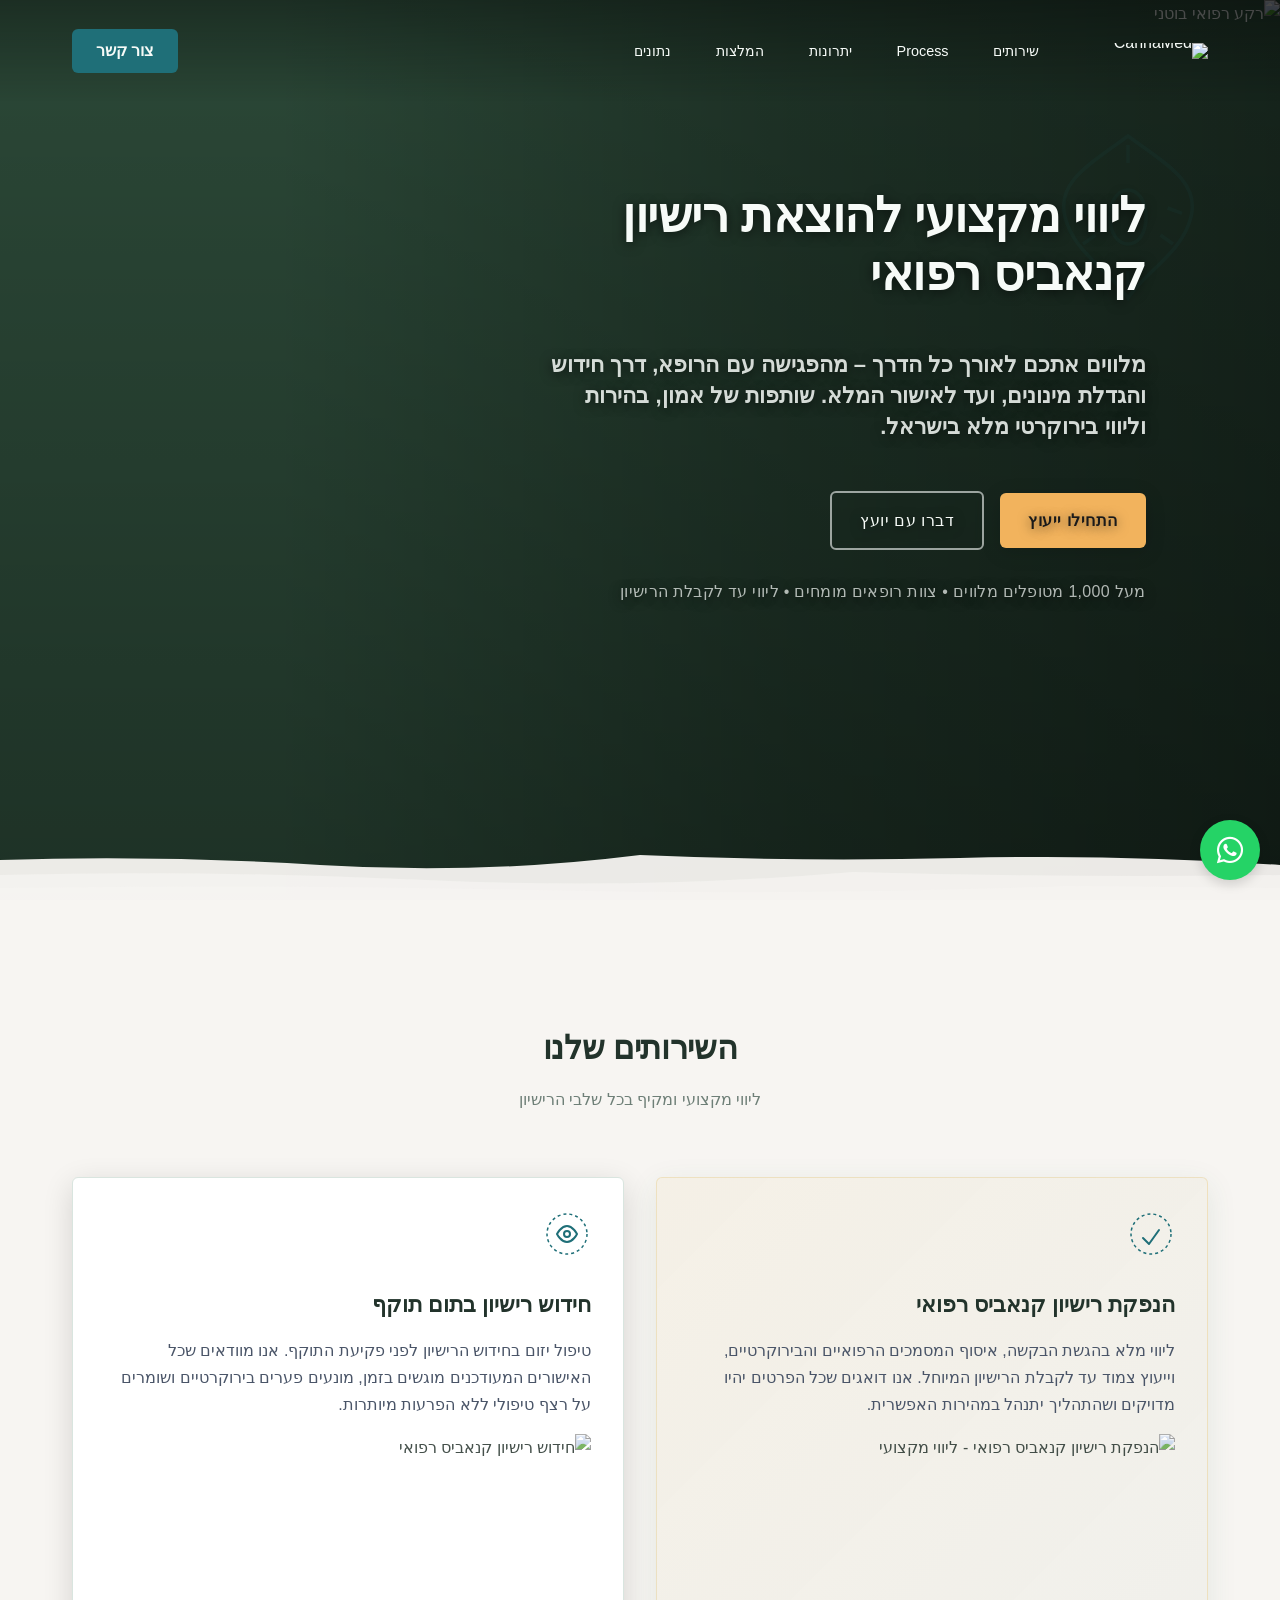
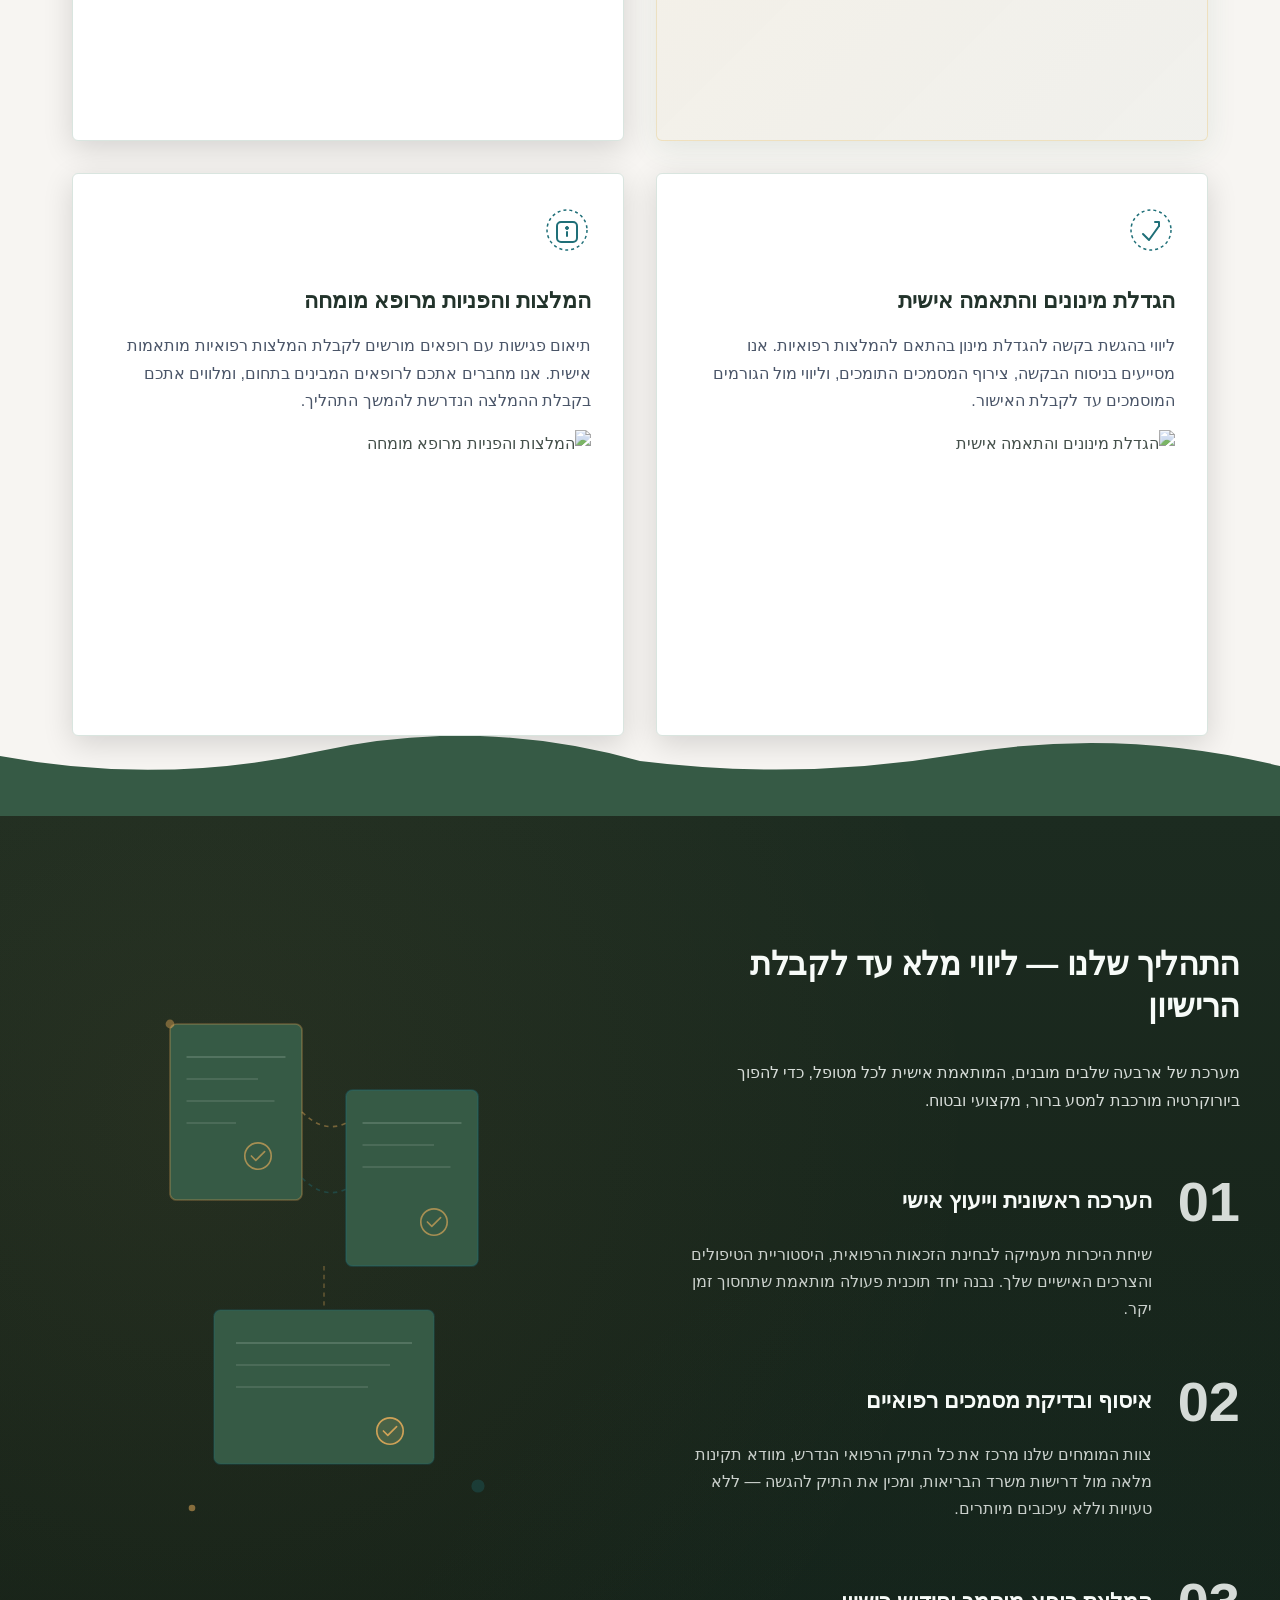
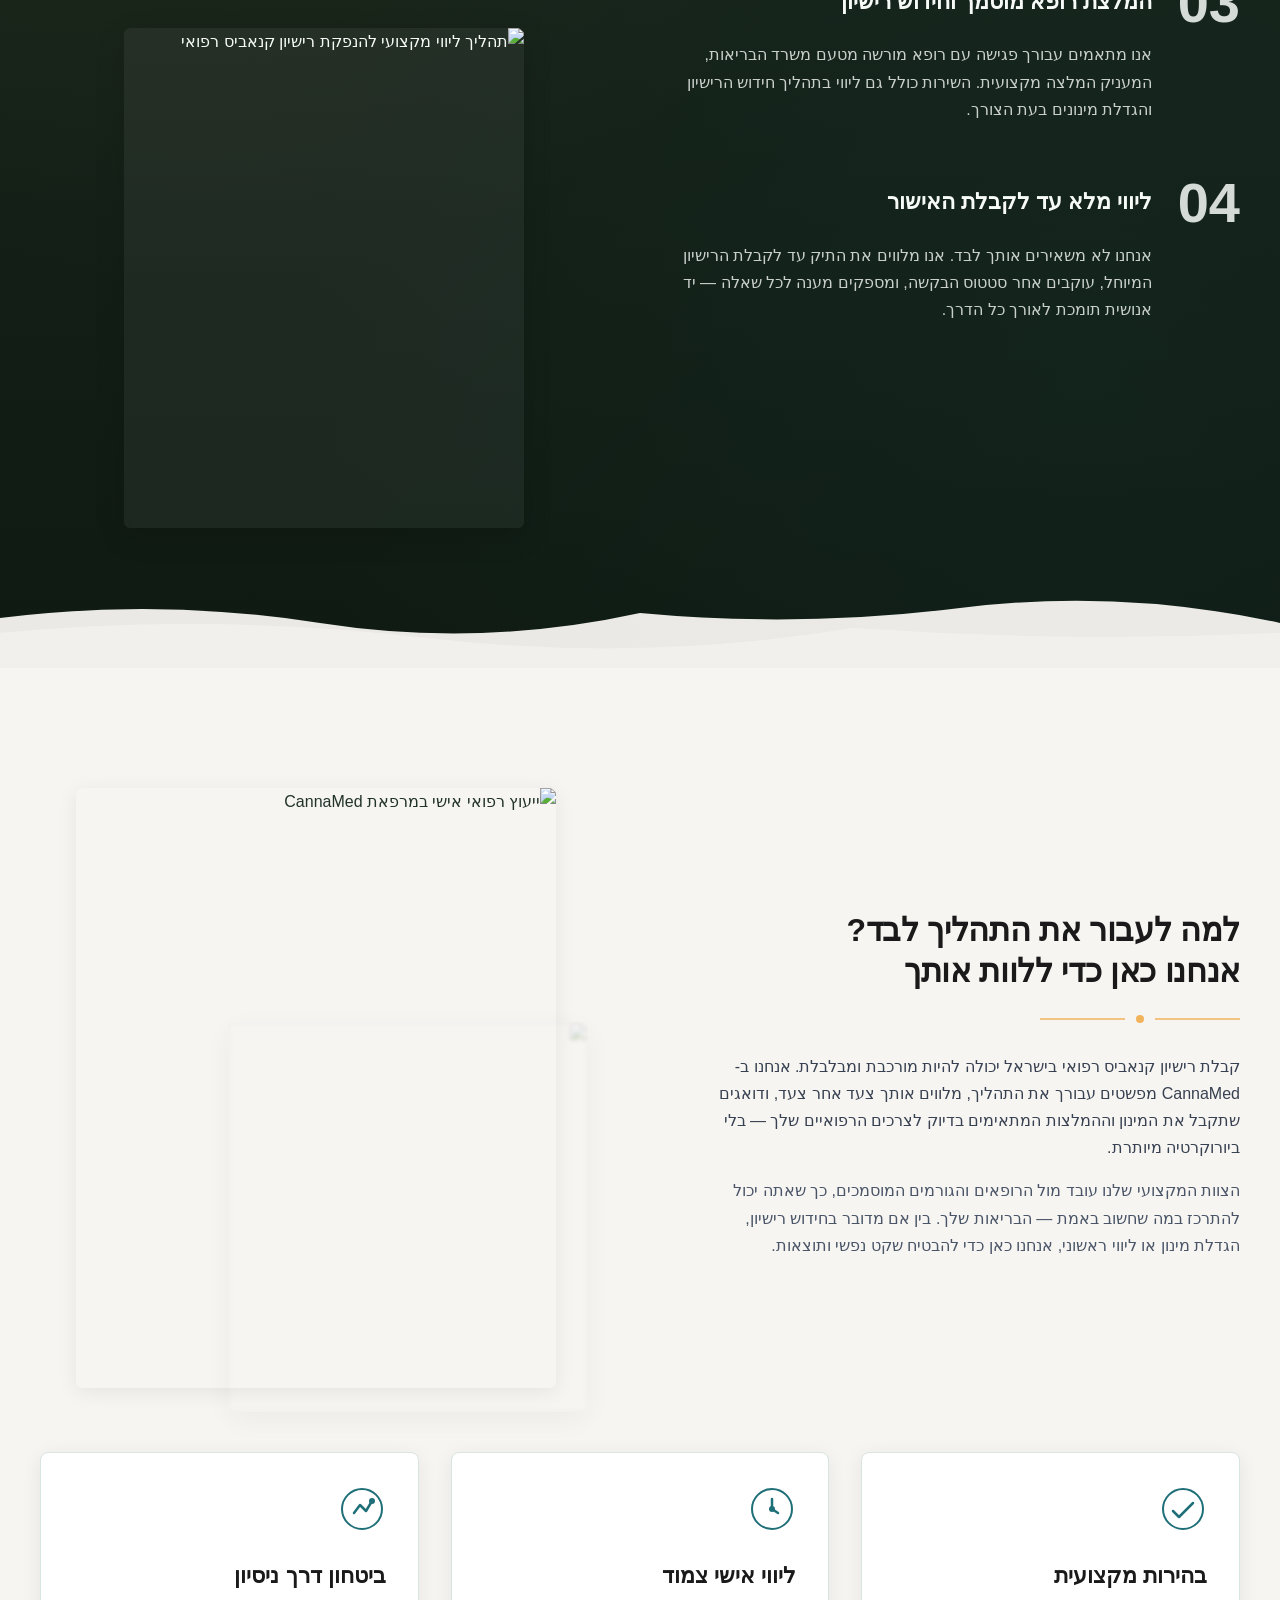
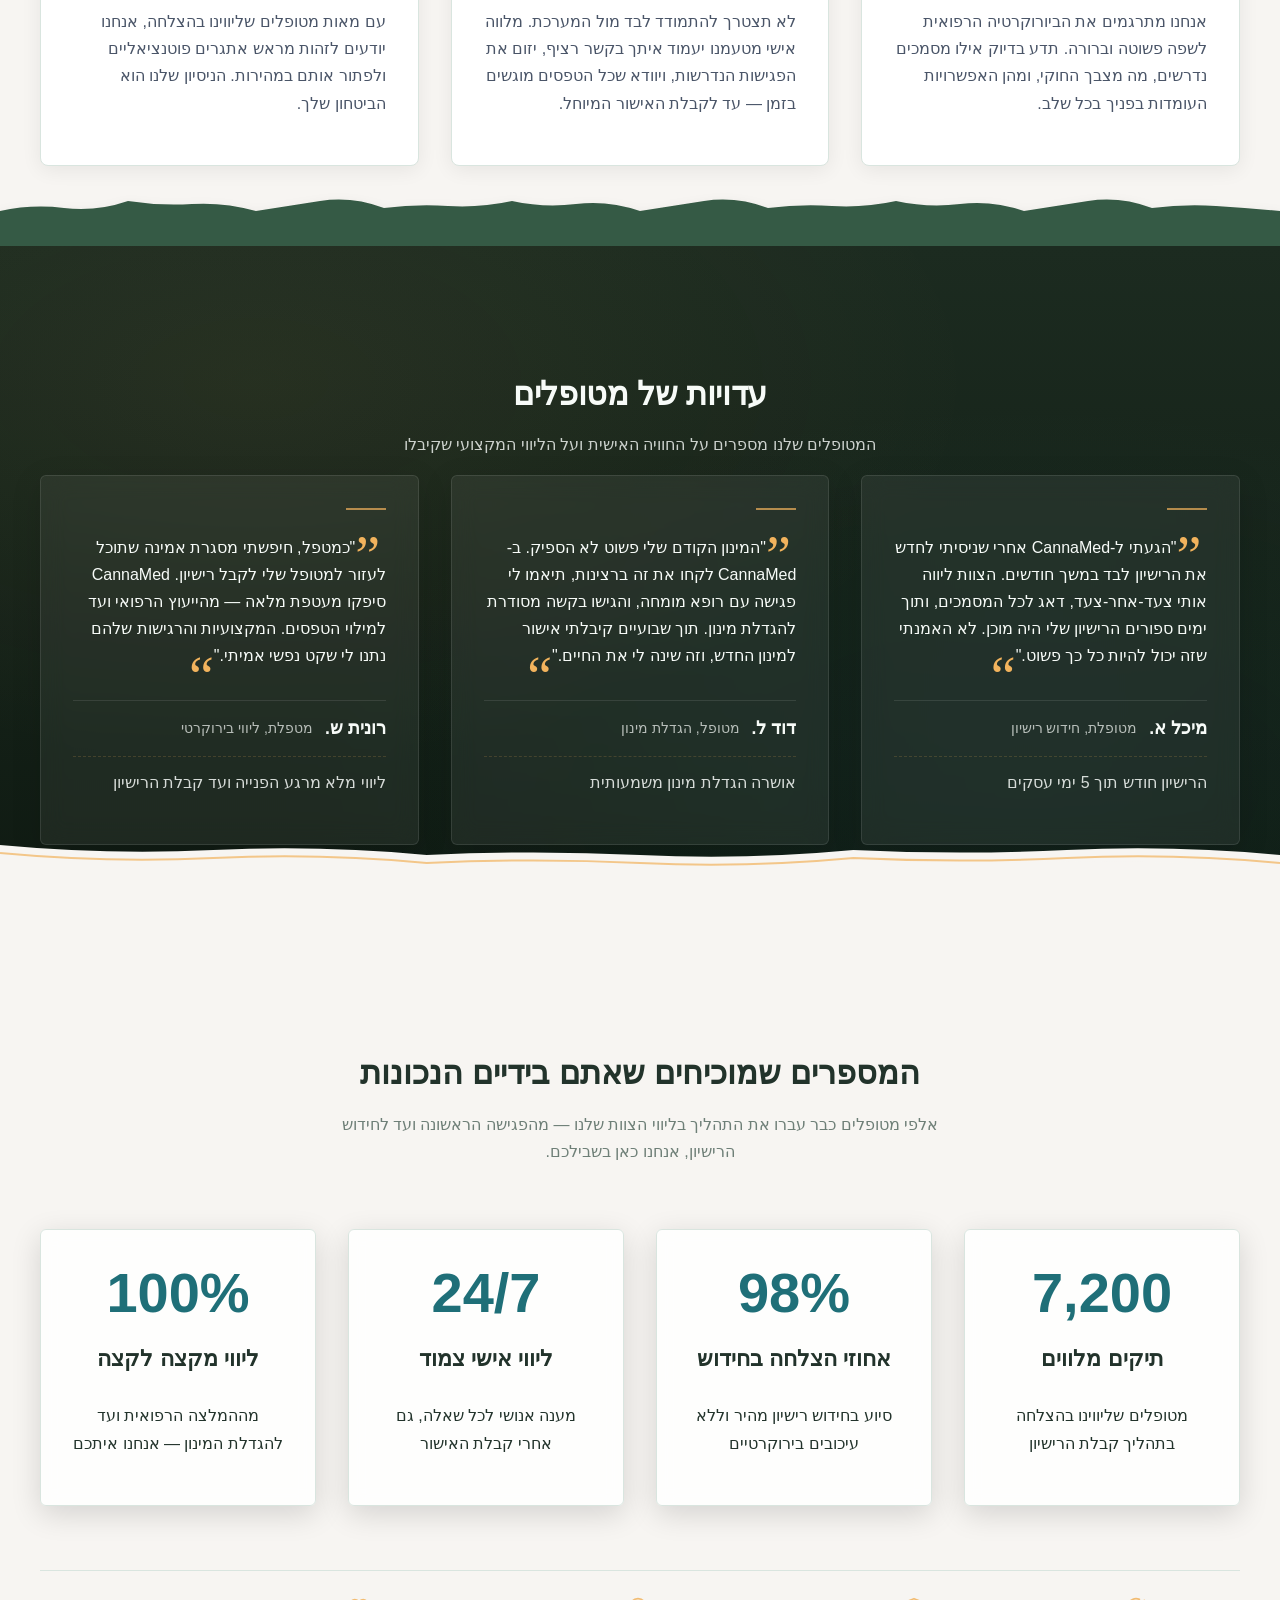
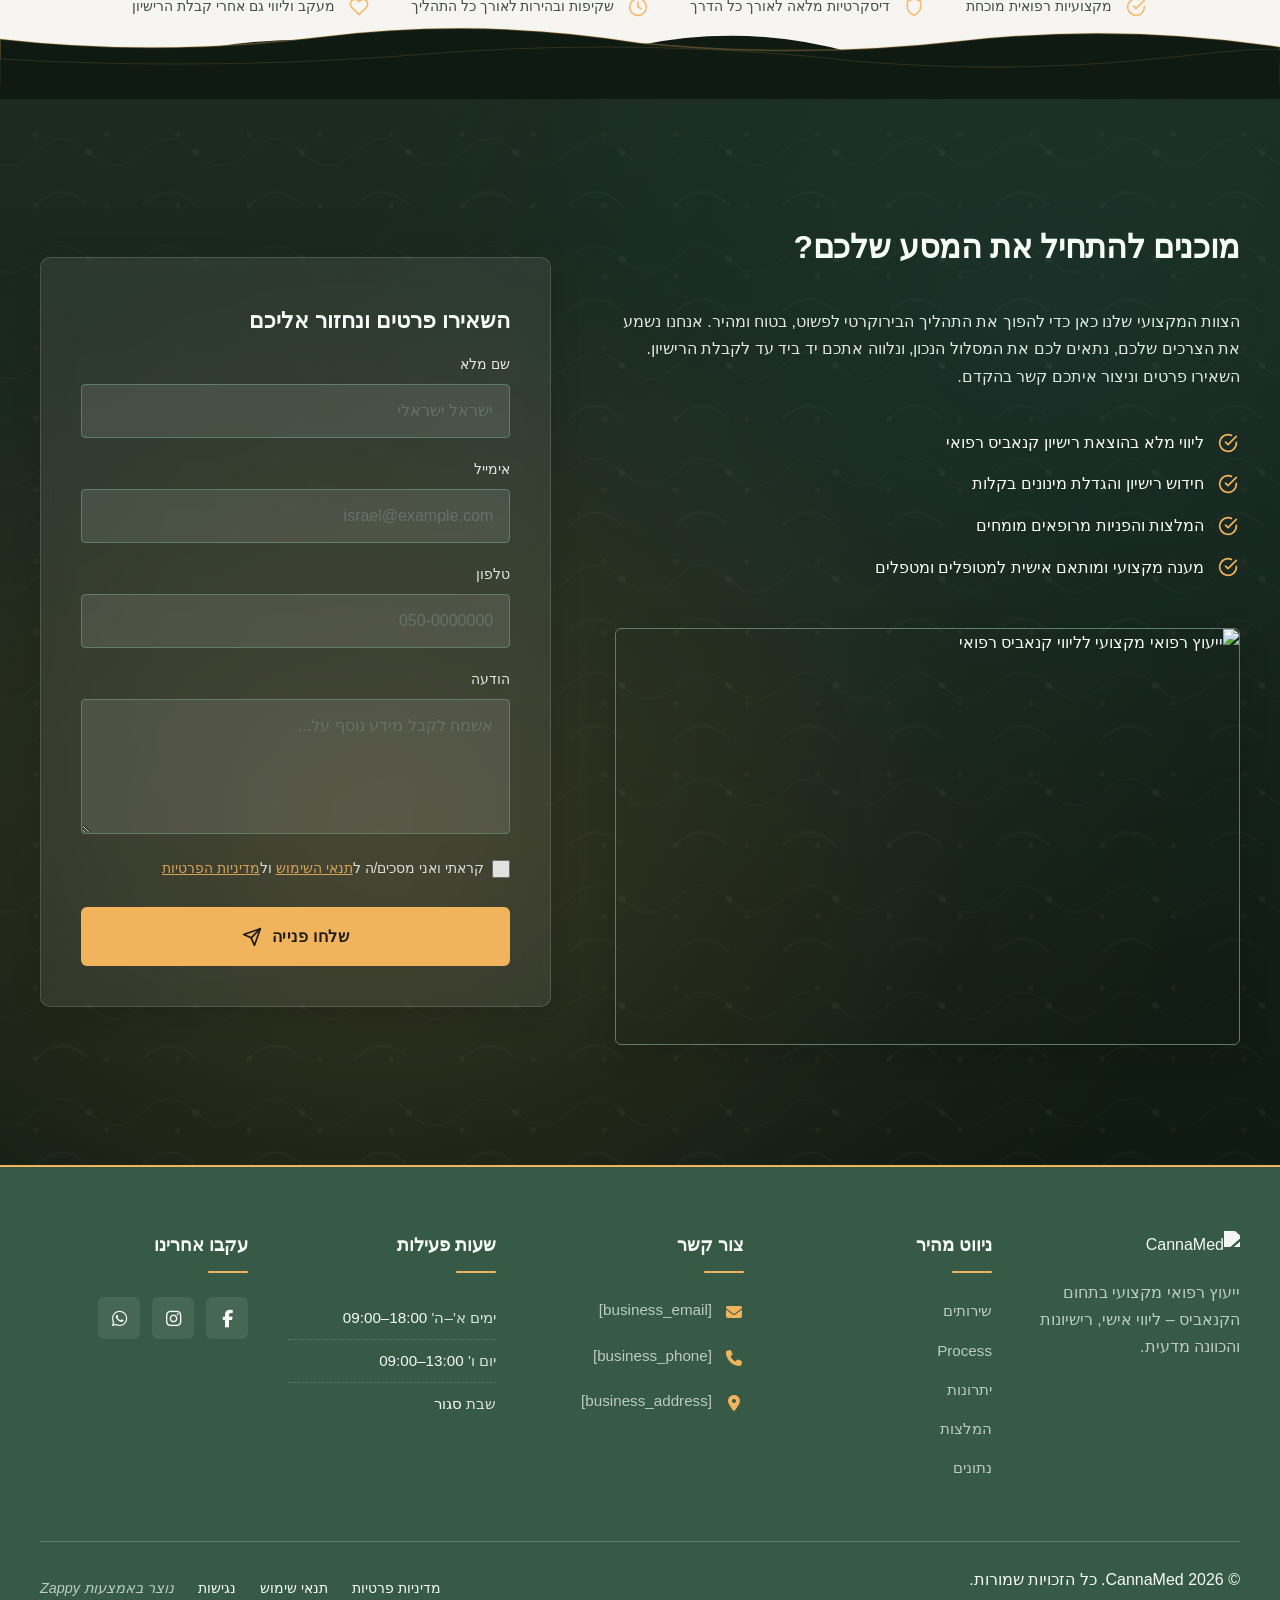
==== public/index.html @ a029bb7c "Initial website commit" ====
<!doctype html><html dir="rtl" lang="he"><head><meta charset="UTF-8"><meta content="width=device-width,initial-scale=1" name="viewport"><meta content="index, follow" name="robots"><title>מקבלים רישיון קנאביס רפואי בלי בירוקרטיה — CannaMed</title><meta content="CannaMed מלווה אתכם צעד אחר צעד בתהליך חידוש רישיון לקנאביס רפואי, ייעוץ רפואי והגדלת מינון. פנו עוד היום לשירות אישי ומקצועי ללא טרחה." name="description"><meta content="חידוש רישיון, CannaMed, רישיון קנאביס רפואי, ייעוץ קנאביס רפואי, הגדלת מינון" name="keywords"><link href="/assets/favicon.ico" rel="icon" type="image/x-icon"><link href="/assets/favicon-16x16.png" rel="icon" type="image/png" sizes="16x16"><link href="/assets/favicon-32x32.png" rel="icon" type="image/png" sizes="32x32"><link href="/assets/favicon-48x48.png" rel="icon" type="image/png" sizes="48x48"><link href="/assets/favicon-192x192.png" rel="icon" type="image/png" sizes="192x192"><link href="/assets/favicon-512x512.png" rel="icon" type="image/png" sizes="512x512"><link href="/assets/apple-touch-icon.png" rel="apple-touch-icon"><script>!function(){"use strict";var t="4e98b087-a4d6-4c56-885a-37138d94d5f9",e="https://api.zappy5.com/api/analytics/track",a=18e5,n=2592e6,o=!0,i=!0,r=!0;var s=function(){var e="zappy_visitor_"+t,a=null;try{if(a=localStorage.getItem(e)){var o=JSON.parse(a),i=Date.now();if(i-o.created<n)return o.lastSeen=i,localStorage.setItem(e,JSON.stringify(o)),o.id}}catch(t){console.warn("Zappy Analytics: LocalStorage not available")}var r="zv_"+Date.now()+"_"+Math.random().toString(36).substr(2,9);try{localStorage.setItem(e,JSON.stringify({id:r,created:Date.now(),lastSeen:Date.now()}))}catch(t){}return r}(),c=function(){var e="zappy_session_"+t,n=null;try{if(n=sessionStorage.getItem(e)){var o=JSON.parse(n),i=Date.now();if(i-o.timestamp<a)return o.timestamp=i,sessionStorage.setItem(e,JSON.stringify(o)),o.id}}catch(t){console.warn("Zappy Analytics: SessionStorage not available")}var r="zs_"+Date.now()+"_"+Math.random().toString(36).substr(2,9);try{sessionStorage.setItem(e,JSON.stringify({id:r,timestamp:Date.now()}))}catch(t){}return r}();function l(a,n){n=n||{};var o={website_id:t,event_type:a,page_path:window.location.pathname,referrer:document.referrer||"direct",visitor_id:s,session_id:c,metadata:n};if(navigator.sendBeacon){var i=new Blob([JSON.stringify(o)],{type:"application/json"});navigator.sendBeacon(e,i)}else fetch(e,{method:"POST",headers:{"Content-Type":"application/json"},body:JSON.stringify(o),keepalive:!0}).catch(function(t){console.warn("Zappy Analytics: Failed to track event",t)})}o&&l("pageview",{title:document.title,url:window.location.href}),i&&document.addEventListener("click",function(t){var e=t.target;if("BUTTON"===e.tagName||e.closest("button")){var a="BUTTON"===e.tagName?e:e.closest("button");l("click",{element:"button",text:a.textContent.trim().substring(0,100),id:a.id||null,class:a.className||null})}else if("A"===e.tagName||e.closest("a")){var n="A"===e.tagName?e:e.closest("a");l("navigation",{element:"link",text:n.textContent.trim().substring(0,100),href:n.href,external:n.hostname!==window.location.hostname})}},!0),r&&document.addEventListener("submit",function(t){var e=t.target;l("form_submit",{form_id:e.id||null,form_name:e.name||null,form_action:e.action||null,form_method:e.method||"GET"})},!0);var d=Date.now();window.addEventListener("beforeunload",function(){l("page_unload",{time_on_page:Math.floor((Date.now()-d)/1e3),page_path:window.location.pathname})}),window.zappyAnalytics={track:l,getVisitorId:function(){return s},getSessionId:function(){return c}}}()</script><meta content="מקבלים רישיון קנאביס רפואי בלי בירוקרטיה — CannaMed" property="og:title"><meta content="CannaMed מלווה אתכם צעד אחר צעד בתהליך חידוש רישיון לקנאביס רפואי, ייעוץ רפואי והגדלת מינון. פנו עוד היום לשירות אישי ומקצועי ללא טרחה." property="og:description"><meta content="summary_large_image" name="twitter:card"><meta content="מקבלים רישיון קנאביס רפואי בלי בירוקרטיה — CannaMed" name="twitter:title"><meta content="CannaMed מלווה אתכם צעד אחר צעד בתהליך חידוש רישיון לקנאביס רפואי, ייעוץ רפואי והגדלת מינון. פנו עוד היום לשירות אישי ומקצועי ללא טרחה." name="twitter:description"><meta content="website" property="og:type"><meta content="he_IL" property="og:locale"><link href="https://cdnjs.cloudflare.com/ajax/libs/font-awesome/6.4.0/css/all.min.css" rel="stylesheet"><style>.skip-link{position:absolute;top:0;left:0;transform:translateY(-200%);padding:12px 18px;background:var(--bg-dark,#1a1a1a);color:var(--text-light,#fff);font-weight:600;border-radius:0 0 8px 0;z-index:10000}.skip-link:focus{transform:none;outline:2px solid var(--ring,#fff);outline-offset:2px}:focus-visible{outline:2px solid var(--ring,currentColor);outline-offset:3px}</style><link href="/assets/favicon.ico" rel="icon" type="image/x-icon"><link href="/assets/favicon-16x16.png" rel="icon" type="image/png" sizes="16x16"><link href="/assets/favicon-32x32.png" rel="icon" type="image/png" sizes="32x32"><link href="/assets/favicon-48x48.png" rel="icon" type="image/png" sizes="48x48"><link href="/assets/favicon-192x192.png" rel="icon" type="image/png" sizes="192x192"><link href="/assets/favicon-512x512.png" rel="icon" type="image/png" sizes="512x512"><link href="/assets/apple-touch-icon.png" rel="apple-touch-icon"><link href="https://cdn.jsdelivr.net/npm/vanilla-cookieconsent@3/dist/cookieconsent.css" rel="stylesheet"><script src="https://cdn.jsdelivr.net/npm/vanilla-cookieconsent@3/dist/cookieconsent.umd.js"></script><script src="https://cdn.jsdelivr.net/gh/mickidum/acc_toolbar/acctoolbar/acctoolbar.min.js"></script><link href="/styles.css" rel="stylesheet"><script>window.ZAPPY_WEBSITE_ID="4e98b087-a4d6-4c56-885a-37138d94d5f9",window.ZAPPY_API_BASE="https://api.zappy5.com"</script><style id="zappy-dropdown-submenu-styles">#navMenu li:has(.sub-menu),.nav-menu li:has(.sub-menu),.navbar li:has(.sub-menu),nav li:has(.sub-menu){position:relative}#navMenu .sub-menu,.nav-menu .sub-menu,.navbar .sub-menu,nav .sub-menu{display:block!important;position:absolute!important;top:100%;left:0;min-width:220px;background:#fff;border-radius:8px;box-shadow:0 8px 25px rgba(0,0,0,.15);padding:8px 0;opacity:0;visibility:hidden;transform:translateY(10px);transition:all .3s ease;z-index:1000;list-style:none;pointer-events:none}#navMenu li:hover>.sub-menu,.nav-menu li:hover>.sub-menu,.navbar li:hover>.sub-menu,nav li:hover>.sub-menu{opacity:1!important;visibility:visible!important;transform:translateY(0)!important;pointer-events:auto!important}.sub-menu li{list-style:none;margin:0;padding:0}.sub-menu a{display:block!important;padding:10px 16px!important;color:var(--text-dark,#333)!important;font-weight:500;text-decoration:none;white-space:nowrap;transition:background-color .2s}.sub-menu .zappy-nav-child>a{padding-left:28px!important;font-size:.9em!important;opacity:.85!important}[dir=rtl] .sub-menu .zappy-nav-child>a,html[lang=ar] .sub-menu .zappy-nav-child>a,html[lang=he] .sub-menu .zappy-nav-child>a{padding-left:10px!important;padding-right:28px!important}.sub-menu .zappy-nav-parent>a{font-weight:600!important}.sub-menu a:hover{background-color:#f5f5f5}[dir=rtl] .nav-menu .sub-menu,[dir=rtl] .navbar .sub-menu,[dir=rtl] nav .sub-menu,html[lang=ar] .nav-menu .sub-menu,html[lang=ar] .navbar .sub-menu,html[lang=ar] nav .sub-menu,html[lang=he] .nav-menu .sub-menu,html[lang=he] .navbar .sub-menu,html[lang=he] nav .sub-menu{left:auto!important;right:0!important}.sub-menu:empty,.sub-menu:not(:has(li)):not(:has(> a)),.sub-menu:not(:has(li:not(.zappy-hidden-menu-item))):not(:has(> a)){display:none!important;opacity:0!important;visibility:hidden!important;pointer-events:none!important}li:has(.menu-group-title):hover>.sub-menu{opacity:1!important;visibility:visible!important;transform:translateY(0)!important;pointer-events:auto!important}#navMenu>li>.menu-group-title,.nav-menu>li>.menu-group-title{display:inline-block;padding:.5rem 1rem;cursor:default;user-select:none}@media (max-width:768px){#navMenu .sub-menu,.nav-menu .sub-menu,.navbar .sub-menu,nav .sub-menu{position:static!important;transform:none!important;box-shadow:none!important;background:0 0!important;max-height:0;overflow:hidden;opacity:0;visibility:hidden;transition:max-height .3s ease,opacity .3s ease;padding:0!important;border-radius:0!important}#navMenu .sub-menu.mobile-expanded,.nav-menu .sub-menu.mobile-expanded,.navbar .sub-menu.mobile-expanded{max-height:none!important;overflow-y:visible!important;opacity:1!important;visibility:visible!important;padding:8px 0 8px 16px!important}[dir=rtl] .sub-menu.mobile-expanded,html[lang=he] .sub-menu.mobile-expanded{padding:8px 16px 8px 0!important}#navMenu li:hover>.sub-menu,.nav-menu li:hover>.sub-menu,.navbar li:hover>.sub-menu,nav li:hover>.sub-menu{opacity:0;visibility:hidden;pointer-events:none}#navMenu li>.sub-menu.mobile-expanded,.nav-menu li>.sub-menu.mobile-expanded,.navbar li>.sub-menu.mobile-expanded,nav li>.sub-menu.mobile-expanded{opacity:1!important;visibility:visible!important;pointer-events:auto!important}#navMenu li:has(.sub-menu),.nav-menu li:has(.sub-menu),.navbar li:has(.sub-menu),nav li:has(.sub-menu){display:flex!important;flex-wrap:wrap!important;align-items:center!important;position:relative!important;min-height:44px!important}#navMenu li:has(.sub-menu)>a,.nav-menu li:has(.sub-menu)>a,.navbar li:has(.sub-menu)>a,nav li:has(.sub-menu)>a{flex:1!important;min-width:0!important}#navMenu li:has(.sub-menu)>.menu-group-title,.nav-menu li:has(.sub-menu)>.menu-group-title,.navbar li:has(.sub-menu)>.menu-group-title,nav li:has(.sub-menu)>.menu-group-title{flex:1!important;min-width:0!important;padding:0!important;line-height:inherit!important}#navMenu li:has(.sub-menu)>.sub-menu,.nav-menu li:has(.sub-menu)>.sub-menu,.navbar li:has(.sub-menu)>.sub-menu,nav li:has(.sub-menu)>.sub-menu{flex-basis:100%!important;width:100%!important}#navMenu li:has(.sub-menu)>a [class*=arrow],#navMenu li:has(.sub-menu)>a [class*=chevron],.nav-menu li:has(.sub-menu)>a .fa-angle-down,.nav-menu li:has(.sub-menu)>a .fa-chevron-down,.nav-menu li:has(.sub-menu)>a [class*=arrow],.nav-menu li:has(.sub-menu)>a [class*=chevron],nav li:has(.sub-menu)>a [class*=arrow],nav li:has(.sub-menu)>a [class*=chevron]{display:none!important;visibility:hidden!important}.mobile-submenu-toggle{display:flex!important;align-items:center!important;justify-content:center!important;width:44px!important;height:auto!important;background:0 0!important;border:none!important;cursor:pointer!important;color:var(--text-light)!important;position:static!important;flex-shrink:0!important;align-self:stretch!important;z-index:2!important;padding:0!important;margin:0!important}.mobile-submenu-toggle::after{content:''!important;width:0!important;height:0!important;border-left:6px solid transparent!important;border-right:6px solid transparent!important;border-top:7px solid currentColor!important;transition:transform .3s ease!important}.mobile-submenu-toggle.expanded::after{transform:rotate(180deg)!important}.sub-menu a{padding:10px 0!important;display:block!important;color:var(--text-light)!important;white-space:normal!important}.sub-menu .zappy-nav-child>a{padding-left:28px!important;font-size:.9em!important;opacity:.85!important}[dir=rtl] .sub-menu .zappy-nav-child>a,html[lang=ar] .sub-menu .zappy-nav-child>a,html[lang=he] .sub-menu .zappy-nav-child>a{padding-left:0!important;padding-right:28px!important}.sub-menu .zappy-nav-parent>a{font-weight:600!important}#navMenu.active,.nav-menu.active{max-width:100vw!important;overflow-x:hidden!important;box-sizing:border-box!important}.navbar .sub-menu li a,.zappy-products-dropdown .sub-menu a,nav.navbar .sub-menu li a{color:var(--text-light)!important}}@media (min-width:769px){.mobile-submenu-toggle{display:none!important}}</style><style id="zappy-widget-visibility">html[dir=rtl] .whatsapp-float{right:20px!important;left:auto!important}html:not([dir]) .whatsapp-float,html[dir=ltr] .whatsapp-float{left:20px!important;right:auto!important}html[dir=rtl] #mic-access-tool-general-button,html[dir=rtl] #mic-init-access-tool #mic-access-tool-general-button,html[dir=rtl] #mic-init-access-tool .mic-access-tool-general-button,html[dir=rtl] ._access-icon,html[dir=rtl] .mic-access-tool-general-button{left:20px!important;right:auto!important}html:not([dir]) #mic-access-tool-general-button,html:not([dir]) #mic-init-access-tool #mic-access-tool-general-button,html:not([dir]) #mic-init-access-tool .mic-access-tool-general-button,html:not([dir]) ._access-icon,html:not([dir]) .mic-access-tool-general-button,html[dir=ltr] #mic-access-tool-general-button,html[dir=ltr] #mic-init-access-tool #mic-access-tool-general-button,html[dir=ltr] #mic-init-access-tool .mic-access-tool-general-button,html[dir=ltr] ._access-icon,html[dir=ltr] .mic-access-tool-general-button{right:20px!important;left:auto!important}@media (max-width:768px){.whatsapp-float{display:flex!important}}@media (min-width:769px){.whatsapp-float{display:flex!important}}@media (max-width:768px){#mic-access-tool-general-button,#mic-init-access-tool #mic-access-tool-general-button,#mic-init-access-tool .mic-access-tool-general-button,._access-icon,.mic-access-tool-general-button{display:flex!important;visibility:visible!important;opacity:1!important;pointer-events:auto!important}#mic-access-tool-box.opened-mic-access-tool,#mic-init-access-tool #mic-access-tool-box.opened-mic-access-tool,.mic-access-tool-box.opened-mic-access-tool{visibility:visible!important;opacity:1!important;pointer-events:auto!important}}@media (min-width:769px){#mic-access-tool-general-button,#mic-init-access-tool #mic-access-tool-general-button,#mic-init-access-tool .mic-access-tool-general-button,._access-icon,.mic-access-tool-general-button{display:flex!important;visibility:visible!important;opacity:1!important;pointer-events:auto!important}#mic-access-tool-box.opened-mic-access-tool,#mic-init-access-tool #mic-access-tool-box.opened-mic-access-tool,.mic-access-tool-box.opened-mic-access-tool{visibility:visible!important;opacity:1!important;pointer-events:auto!important}}</style></head><body><a href="#main" class="skip-link">דלג לתוכן הראשי</a><nav class="navbar" dir="rtl"><button class="mobile-toggle" aria-label="Menu" id="mobileToggle"><svg viewBox="0 0 24 24" fill="none" height="24" width="24" class="hamburger-icon"><path d="M3 12h18M3 6h18M3 18h18" stroke="currentColor" stroke-width="2" stroke-linecap="round"/></svg> <svg viewBox="0 0 24 24" fill="none" height="24" width="24" class="close-icon" style="display:none"><path d="M18 6L6 18M6 6l12 12" stroke="currentColor" stroke-width="2" stroke-linecap="round"/></svg></button> <button class="phone-header-btn" aria-label="Call" data-phone="123-456-7890"><svg viewBox="0 0 24 24" fill="currentColor" height="20" width="20"><path d="M22 16.92v3a2 2 0 0 1-2.18 2 19.79 19.79 0 0 1-8.63-3.07 19.5 19.5 0 0 1-6-6 19.79 19.79 0 0 1-3.07-8.67A2 2 0 0 1 4.11 2h3a2 2 0 0 1 2 1.72 12.84 12.84 0 0 0 .7 2.81 2 2 0 0 1-.45 2.11L8.09 9.91a16 16 0 0 0 6 6l1.27-1.27a2 2 0 0 1 2.11-.45 12.84 12.84 0 0 0 2.81.7A2 2 0 0 1 22 16.92z"/></svg></button><div class="nav-container"><div class="nav-right-group"><div class="nav-brand"><a href="/" class="logo-link"><img alt="CannaMed" class="logo" src="/assets/site-----image-1.webp"></a></div><ul class="nav-menu" id="navMenu"><li><a href="#services">שירותים</a></li><li><a href="#process">Process</a></li><li><a href="#benefits">יתרונות</a></li><li><a href="#testimonials">המלצות</a></li><li><a href="#stats">נתונים</a></li><li class="mobile-contact-link nav-cta-mobile-item"><a href="#contact" class="nav-cta-btn">צור קשר</a></li></ul></div><div class="nav-cta-container"><a href="#contact" class="nav-cta-btn">צור קשר</a></div></div></nav><script>window.addEventListener("load",function(){const e=document.querySelector(".navbar, nav, header");if(!e)return void console.log("[Navbar] Navbar element not found");let t=document.getElementById("mobileToggle")||document.querySelector(".mobile-toggle")||document.querySelector(".hamburger")||document.querySelector(".hamburger-menu")||document.querySelector(".menu-toggle")||document.querySelector(".burger-menu")||document.querySelector('[aria-label="Menu"]')||document.querySelector('[aria-label="תפריט"]');const o=document.querySelector(".phone-header-btn"),n=window.getComputedStyle(e);let r=n.backgroundColor;if(console.log("[Navbar] Initial navbar background:",r),"transparent"===r||"rgba(0, 0, 0, 0)"===r||r.startsWith("rgba")&&r.includes(", 0)")){const e=n.backgroundImage;if(e&&"none"!==e)console.log("[Navbar] Navbar has background image/gradient, using dark text"),r="rgb(240, 240, 240)";else{const e=window.getComputedStyle(document.body).backgroundColor;console.log("[Navbar] Navbar transparent, using body background:",e),r=e}}const a=r.match(/\d+/g);if(a&&a.length>=3){const e=(.299*parseInt(a[0])+.587*parseInt(a[1])+.114*parseInt(a[2]))/255;console.log("[Navbar] Mobile button colors preserved from Claude CSS (luminance:",e.toFixed(2)+")");const n=document.createElement("style");n.id="zappy-mobile-nav-fix";document.documentElement.lang;document.documentElement.dir,n.textContent='\n        /* Hide mobile buttons on desktop, show only on mobile */\n        @media (min-width: 769px) {\n          .mobile-toggle,\n          .phone-header-btn {\n            display: none !important;\n          }\n        }\n        \n        /* Show and position mobile buttons correctly on mobile */\n        @media (max-width: 768px) {\n          .navbar,\n          nav.navbar {\n            min-height: 70px !important;\n          }\n\n          .mobile-toggle,\n          .phone-header-btn {\n            position: absolute !important;\n            top: 0 !important;\n            bottom: 0 !important;\n            margin-top: auto !important;\n            margin-bottom: auto !important;\n            transform: none !important;\n            z-index: 1001 !important;\n            display: flex !important;\n            align-items: center !important;\n            justify-content: center !important;\n            width: 36px !important;\n            height: 36px !important;\n            border-radius: 50% !important;\n            border: none !important;\n            cursor: pointer !important;\n            padding: 6px !important;\n            background: none !important;\n            color: var(--nav-text, var(--text-light)) !important;\n            touch-action: manipulation !important;\n            -webkit-tap-highlight-color: transparent !important;\n          }\n\n          html[data-zappy-site-type="ecommerce"] .phone-header-btn,\n          body[data-zappy-site-type="ecommerce"] .phone-header-btn,\n          html[data-zappy-site-type="ecommerce"] header .phone-header-btn,\n          html[data-zappy-site-type="ecommerce"] nav .phone-header-btn {\n            display: none !important;\n            visibility: hidden !important;\n            width: 0 !important;\n            height: 0 !important;\n            min-width: 0 !important;\n            overflow: hidden !important;\n          }\n          \n          /* LTR positioning (default): hamburger LEFT, phone RIGHT */\n          html:not([dir="rtl"]):not([lang="he"]):not([lang="ar"]) .mobile-toggle,\n          html[dir="ltr"] .mobile-toggle {\n            left: 12px !important;\n            right: auto !important;\n          }\n          html:not([dir="rtl"]):not([lang="he"]):not([lang="ar"]) .phone-header-btn,\n          html[dir="ltr"] .phone-header-btn {\n            right: 12px !important;\n            left: auto !important;\n          }\n          \n          /* RTL positioning: hamburger RIGHT, phone LEFT */\n          html[dir="rtl"] .mobile-toggle,\n          html[lang="he"] .mobile-toggle,\n          html[lang="ar"] .mobile-toggle {\n            right: 12px !important;\n            left: auto !important;\n          }\n          html[dir="rtl"] .phone-header-btn,\n          html[lang="he"] .phone-header-btn,\n          html[lang="ar"] .phone-header-btn {\n            left: 12px !important;\n            right: auto !important;\n          }\n          \n          /* CRITICAL: Ensure nav-container has min-height on mobile */\n          /* All children are positioned absolutely/fixed on mobile, so height:auto collapses to 0 */\n          .nav-container {\n            min-height: 70px !important;\n            position: relative !important;\n          }\n          \n          /* Ensure SVG icons are properly sized and inherit color */\n          .mobile-toggle svg,\n          .phone-header-btn svg {\n            width: 24px !important;\n            height: 24px !important;\n            /* Don\'t force display - let JavaScript control hamburger/close toggle */\n          }\n          \n          /* Reset nav-cta-container on mobile - remove desktop box-shadow/padding */\n          /* that creates a visible ghost box when CTA button is hidden */\n          .nav-cta-container {\n            box-shadow: none !important;\n            padding: 0 !important;\n          }\n          \n          /* Hide nav-cta-container entirely on mobile when there\'s no lang-switcher */\n          /* (only the CTA button is inside, and it\'s hidden on mobile) */\n          .nav-cta-container:not(:has(.lang-switcher)) {\n            display: none !important;\n          }\n          \n          /* CRITICAL: Prevent hero image fade gradient from bleeding over headline text */\n          /* The .image-fade-gradient has bottom: -30px (extends below parent) */\n          /* On mobile stacked layout, this overlaps the h1 text below the image */\n          .hero-image-column {\n            overflow: hidden !important;\n          }\n          .image-fade-gradient {\n            bottom: 0 !important;\n          }\n          \n          /* Hide desktop language switcher on mobile - hamburger menu handles it */\n          /* High specificity to override stored CSS */\n          .lang-switcher,\n          .nav-cta-container .lang-switcher,\n          .nav-container .lang-switcher,\n          .navbar .lang-switcher,\n          .navbar .nav-cta-container .lang-switcher {\n            display: none !important;\n          }\n        }\n      ';const r=document.getElementById("zappy-mobile-nav-fix");r&&r.remove(),document.head.appendChild(n),console.log("[Navbar] Critical CSS injected for mobile nav positioning");const i=window.innerWidth<=768;if(t){const e=t.querySelector(".hamburger-icon"),o=t.querySelector(".close-icon");e&&(e.style.setProperty("width","24px","important"),e.style.setProperty("height","24px","important"),e.style.setProperty("display","block","important")),o&&(o.style.setProperty("width","24px","important"),o.style.setProperty("height","24px","important"),o.style.setProperty("display","none","important")),i?(t.style.setProperty("position","absolute","important"),t.style.setProperty("top","0","important"),t.style.setProperty("bottom","0","important"),t.style.setProperty("margin-top","auto","important"),t.style.setProperty("margin-bottom","auto","important"),t.style.setProperty("transform","none","important"),t.style.setProperty("z-index","1001","important"),t.style.removeProperty("left"),t.style.removeProperty("right"),console.log("[Navbar] Mobile toggle positioning applied (mobile viewport)")):(t.style.removeProperty("position"),t.style.removeProperty("top"),t.style.removeProperty("transform"),t.style.removeProperty("z-index"),t.style.removeProperty("left"),t.style.removeProperty("right"),console.log("[Navbar] Desktop viewport - cleared mobile toggle inline positioning"))}if(o){const e=o.querySelector("svg");e&&(e.style.width="24px",e.style.height="24px",e.setAttribute("width","24"),e.setAttribute("height","24")),i?(o.style.setProperty("position","absolute","important"),o.style.setProperty("top","0","important"),o.style.setProperty("bottom","0","important"),o.style.setProperty("margin-top","auto","important"),o.style.setProperty("margin-bottom","auto","important"),o.style.setProperty("transform","none","important"),o.style.setProperty("z-index","1001","important"),o.style.removeProperty("left"),o.style.removeProperty("right"),console.log("[Navbar] Phone button positioning applied (mobile viewport)")):(o.style.removeProperty("position"),o.style.removeProperty("top"),o.style.removeProperty("transform"),o.style.removeProperty("z-index"),o.style.removeProperty("left"),o.style.removeProperty("right"),console.log("[Navbar] Desktop viewport - cleared phone button inline positioning"))}}else console.log("[Navbar] Could not parse background color:",r);t=document.getElementById("mobileToggle")||document.querySelector(".mobile-toggle")||document.querySelector(".hamburger")||document.querySelector(".hamburger-menu")||document.querySelector(".menu-toggle")||document.querySelector(".burger-menu")||document.querySelector('[aria-label="Menu"]')||document.querySelector('[aria-label="תפריט"]');const i=document.getElementById("navMenu")||document.querySelector(".nav-menu")||document.querySelector(".nav-links")||document.querySelector("nav ul:not(.submenu)");if(!t||!i)return void console.log("[Navbar] Mobile toggle or menu not found:",{toggle:!!t,menu:!!i});i.id||(i.id="navMenu"),console.log("[Navbar] Initializing mobile menu...");const l=t.cloneNode(!0);t.parentNode.replaceChild(l,t);var s=0;function p(e){var t=Date.now();t-s<300||(s=t,function(e){e.preventDefault(),e.stopPropagation();const t=l.querySelector(".hamburger-icon"),o=l.querySelector(".close-icon");i.classList.contains("active")?(i.classList.remove("active"),t&&t.style.setProperty("display","block","important"),o&&o.style.setProperty("display","none","important"),document.body.style.overflow="",document.body.classList.remove("menu-open"),console.log("[Navbar] Menu closed")):(i.classList.add("active"),t&&t.style.setProperty("display","none","important"),o&&o.style.setProperty("display","block","important"),document.body.style.overflow="hidden",document.body.classList.add("menu-open"),console.log("[Navbar] Menu opened"))}(e))}l.addEventListener("click",p),l.addEventListener("touchend",p),document.addEventListener("keydown",function(e){if(("Escape"===e.key||"Esc"===e.key)&&i.classList.contains("active")){const e=l.querySelector(".hamburger-icon"),t=l.querySelector(".close-icon");i.classList.remove("active"),e&&e.style.setProperty("display","block","important"),t&&t.style.setProperty("display","none","important"),document.body.style.overflow="",document.body.classList.remove("menu-open"),console.log("[Navbar] Menu closed (Escape)")}}),i.querySelectorAll("a").forEach(function(e){e.addEventListener("click",function(){if("#"===this.getAttribute("href"))return;const e=l.querySelector(".hamburger-icon"),t=l.querySelector(".close-icon");i.classList.remove("active"),e&&e.style.setProperty("display","block","important"),t&&t.style.setProperty("display","none","important"),document.body.style.overflow="",document.body.classList.remove("menu-open"),console.log("[Navbar] Menu closed (link clicked)")})});var m=i.querySelectorAll(".dropdown-toggle");m.forEach(function(e){e.addEventListener("click",function(e){e.preventDefault(),e.stopPropagation();var t=this.closest(".nav-dropdown");t&&(t.parentNode.querySelectorAll(".nav-dropdown.open").forEach(function(e){e!==t&&e.classList.remove("open")}),t.classList.toggle("open"),console.log("[Navbar] Dropdown toggled:",t.classList.contains("open")?"open":"closed"))})}),document.addEventListener("click",function(e){e.target.closest(".nav-dropdown")||document.querySelectorAll(".nav-dropdown.open").forEach(function(e){e.classList.remove("open")})}),console.log("[Navbar] Dropdown handlers initialized for "+m.length+" dropdowns"),o&&o.addEventListener("click",function(){const e=document.querySelectorAll('a[href^="tel:"]'),t=e.length>0?e[0].getAttribute("href").replace("tel:",""):"[business_phone]";window.location.href="tel:"+t,console.log("[Navbar] Phone button clicked")}),console.log("[Navbar] Mobile menu initialized successfully")})</script><main id="main"><section class="index-hero-section" data-band-index="0" data-layout-spec="בית-hero" id="hero" data-hero-type="fullscreen-scrim"><img alt="רקע רפואי בוטני" class="hero-bg-img" src="/assets/site-index-hero-image-1.webp" data-context="Macro close-up of soft-focus cannabis leaves in deep teal-green tones, overlaid with subtle document-like textures and a refined clinical atmosphere. Cinematic lighting with warm amber highlights." data-placeholder="index-hero-image-1" height="600" loading="eager" width="1200" data-hero-bg="true" fetchpriority="high"><div class="hero-scrim" aria-hidden="true"></div><div class="index-hero-divider-wrapper" aria-hidden="true" data-no-icon-edit="true"><svg viewBox="0 0 1200 100" xmlns="http://www.w3.org/2000/svg" preserveAspectRatio="none"><path d="M0,100 L0,60 Q150,55 300,65 T600,55 Q750,62 900,58 T1200,65 L1200,100 Z" fill="#F7F5F2" opacity="0.95"/><path d="M0,100 L0,75 Q200,70 400,80 T800,72 Q1000,78 1200,75 L1200,100 Z" fill="#F7F5F2" opacity="0.7"/><path d="M0,100 L0,88 Q250,84 500,90 T1000,86 L1200,88 L1200,100 Z" fill="#F7F5F2" opacity="0.4"/></svg></div><div class="hero-overlay-group"><div class="hero-watermark" aria-hidden="true"><svg viewBox="0 0 100 100" xmlns="http://www.w3.org/2000/svg"><path d="M50 5 C30 20 10 30 15 50 C20 70 40 80 50 95 C60 80 80 70 85 50 C90 30 70 20 50 5 Z M50 35 C55 35 60 40 60 50 C60 60 55 65 50 65 C45 65 40 60 40 50 C40 40 45 35 50 35 Z M50 10 L50 20 M50 80 L50 90 M20 45 L28 48 M72 45 L80 48 M25 65 L32 60 M68 60 L75 65" stroke="var(--primary)" stroke-width="2" fill="none" opacity="0.15"/></svg></div><h1 class="hero-title">ליווי מקצועי להוצאת רישיון קנאביס רפואי</h1><h3 class="hero-subtitle">מלווים אתכם לאורך כל הדרך – מהפגישה עם הרופא, דרך חידוש והגדלת מינונים, ועד לאישור המלא. שותפות של אמון, בהירות וליווי בירוקרטי מלא בישראל.</h3><div class="hero-cta-group"><a href="#contact" class="hero-cta-primary">התחילו ייעוץ</a> <a href="#contact" class="hero-cta-secondary">דברו עם יועץ</a></div><p class="hero-trust-line">מעל 1,000 מטופלים מלווים • צוות רופאים מומחים • ליווי עד לקבלת הרישיון</p></div></section><section class="index-services-section" data-band-index="1" data-layout-spec="בית-services" id="services" data-section-type="services"><div class="index-services-section__container"><header class="index-services-section__header"><h2 class="index-services-section__title">השירותים שלנו</h2><p class="index-services-section__subtitle">ליווי מקצועי ומקיף בכל שלבי הרישיון</p></header><div class="index-services-section__grid"><article class="index-services-section__card index-services-section__card--accent"><div class="index-services-section__card-icon"><svg viewBox="0 0 48 48" fill="none" data-element-type="icon" data-icon-type="svg" xmlns="http://www.w3.org/2000/svg"><circle cx="24" cy="24" r="20" stroke="currentColor" stroke-width="1.5" stroke-dasharray="3 3"/><path d="M16 28L22 34L32 20" stroke="currentColor" stroke-width="2" stroke-linecap="round" stroke-linejoin="round"/></svg></div><h3 class="index-services-section__card-title">הנפקת רישיון קנאביס רפואי</h3><p class="index-services-section__card-text">ליווי מלא בהגשת הבקשה, איסוף המסמכים הרפואיים והבירוקרטיים, וייעוץ צמוד עד לקבלת הרישיון המיוחל. אנו דואגים שכל הפרטים יהיו מדויקים ושהתהליך יתנהל במהירות האפשרית.</p><img alt="הנפקת רישיון קנאביס רפואי - ליווי מקצועי" class="index-services-section__card-img" src="/assets/site-index-services-image-1.webp" data-context="A clean, clinical yet botanical flat-lay composition: a stethoscope, a cannabis leaf silhouette, and a partially unrolled medical certificate on a soft sage-green linen background, shot from above with soft natural light and subtle map-grid contour lines at very low opacity." data-placeholder="index-services-image-1" height="400" loading="lazy" width="600" decoding="async"></article><article class="index-services-section__card"><div class="index-services-section__card-icon"><svg viewBox="0 0 48 48" fill="none" data-element-type="icon" data-icon-type="svg" xmlns="http://www.w3.org/2000/svg"><circle cx="24" cy="24" r="20" stroke="currentColor" stroke-width="1.5" stroke-dasharray="3 3"/><path d="M14 24C14 24 18 16 24 16C30 16 34 24 34 24C34 24 30 32 24 32C18 32 14 24 14 24Z" stroke="currentColor" stroke-width="2" stroke-linecap="round" stroke-linejoin="round"/><circle cx="24" cy="24" r="3" stroke="currentColor" stroke-width="2"/></svg></div><h3 class="index-services-section__card-title">חידוש רישיון בתום תוקף</h3><p class="index-services-section__card-text">טיפול יזום בחידוש הרישיון לפני פקיעת התוקף. אנו מוודאים שכל האישורים המעודכנים מוגשים בזמן, מונעים פערים בירוקרטיים ושומרים על רצף טיפולי ללא הפרעות מיותרות.</p><img alt="חידוש רישיון קנאביס רפואי" class="index-services-section__card-img" src="/assets/site-index-services-image-2.webp" data-context="A macro photograph of a calendar page with a circled date and a small green cannabis leaf placed beside it, resting on a textured off-white paper background with faint geometric botanical line patterns, evoking renewal and continuity." data-placeholder="index-services-image-2" height="400" loading="lazy" width="600" decoding="async"></article><article class="index-services-section__card"><div class="index-services-section__card-icon"><svg viewBox="0 0 48 48" fill="none" data-element-type="icon" data-icon-type="svg" xmlns="http://www.w3.org/2000/svg"><circle cx="24" cy="24" r="20" stroke="currentColor" stroke-width="1.5" stroke-dasharray="3 3"/><path d="M16 28L22 34L32 20" stroke="currentColor" stroke-width="2" stroke-linecap="round" stroke-linejoin="round"/><path d="M32 20V16H28" stroke="currentColor" stroke-width="2" stroke-linecap="round" stroke-linejoin="round"/></svg></div><h3 class="index-services-section__card-title">הגדלת מינונים והתאמה אישית</h3><p class="index-services-section__card-text">ליווי בהגשת בקשה להגדלת מינון בהתאם להמלצות רפואיות. אנו מסייעים בניסוח הבקשה, צירוף המסמכים התומכים, וליווי מול הגורמים המוסמכים עד לקבלת האישור.</p><img alt="הגדלת מינונים והתאמה אישית" class="index-services-section__card-img" src="/assets/site-index-services-image-3.webp" data-context="A minimalist top-down view of a glass dropper bottle with amber-tinted oil, a small notepad with handwritten dosage notes, and a delicate cannabis leaf, arranged on a light cream surface with subtle map-contour grid overlay." data-placeholder="index-services-image-3" height="400" loading="lazy" width="600" decoding="async"></article><article class="index-services-section__card"><div class="index-services-section__card-icon"><svg viewBox="0 0 48 48" fill="none" data-element-type="icon" data-icon-type="svg" xmlns="http://www.w3.org/2000/svg"><circle cx="24" cy="24" r="20" stroke="currentColor" stroke-width="1.5" stroke-dasharray="3 3"/><path d="M18 16H30C32.2091 16 34 17.7909 34 20V32C34 34.2091 32.2091 36 30 36H18C15.7909 36 14 34.2091 14 32V20C14 17.7909 15.7909 16 18 16Z" stroke="currentColor" stroke-width="2"/><path d="M24 26V30" stroke="currentColor" stroke-width="2" stroke-linecap="round"/><circle cx="24" cy="22" r="1.5" fill="currentColor"/></svg></div><h3 class="index-services-section__card-title">המלצות והפניות מרופא מומחה</h3><p class="index-services-section__card-text">תיאום פגישות עם רופאים מורשים לקבלת המלצות רפואיות מותאמות אישית. אנו מחברים אתכם לרופאים המבינים בתחום, ומלווים אתכם בקבלת ההמלצה הנדרשת להמשך התהליך.</p><img alt="המלצות והפניות מרופא מומחה" class="index-services-section__card-img" src="/assets/site-index-services-image-4.webp" data-context="A warm, softly lit scene of a doctor's hands writing on a prescription pad with a small green cannabis leaf icon visible on the paper, set against a blurred background of a modern clinic with botanical elements." data-placeholder="index-services-image-4" height="400" loading="lazy" width="600" decoding="async"></article></div></div><div class="index-services-section__divider-wrapper"><svg viewBox="0 0 1200 80" xmlns="http://www.w3.org/2000/svg" preserveAspectRatio="none" aria-hidden="true" data-no-icon-edit="true"><path d="M0,80 L0,20 Q150,50 300,15 T600,25 Q750,45 900,18 T1200,30 L1200,80 Z" fill="var(--bg-dark)"/></svg></div></section><section class="index-process-section" data-band-index="2" data-layout-spec="בית-process" id="process"><div class="index-process-section__container"><article class="index-process-section__content"><header class="index-process-section__header"><h2 class="index-process-section__title">התהליך שלנו — ליווי מלא עד לקבלת הרישיון</h2><p class="index-process-section__subtitle">מערכת של ארבעה שלבים מובנים, המותאמת אישית לכל מטופל, כדי להפוך ביורוקרטיה מורכבת למסע ברור, מקצועי ובטוח.</p></header><ol class="index-process-section__steps"><li class="index-process-section__step"><span class="index-process-section__step-number" aria-hidden="true">01</span><div class="index-process-section__step-content"><h3 class="index-process-section__step-title">הערכה ראשונית וייעוץ אישי</h3><p class="index-process-section__step-text">שיחת היכרות מעמיקה לבחינת הזכאות הרפואית, היסטוריית הטיפולים והצרכים האישיים שלך. נבנה יחד תוכנית פעולה מותאמת שתחסוך זמן יקר.</p></div></li><li class="index-process-section__step"><span class="index-process-section__step-number" aria-hidden="true">02</span><div class="index-process-section__step-content"><h3 class="index-process-section__step-title">איסוף ובדיקת מסמכים רפואיים</h3><p class="index-process-section__step-text">צוות המומחים שלנו מרכז את כל התיק הרפואי הנדרש, מוודא תקינות מלאה מול דרישות משרד הבריאות, ומכין את התיק להגשה — ללא טעויות וללא עיכובים מיותרים.</p></div></li><li class="index-process-section__step"><span class="index-process-section__step-number" aria-hidden="true">03</span><div class="index-process-section__step-content"><h3 class="index-process-section__step-title">המלצת רופא מוסמך וחידוש רישיון</h3><p class="index-process-section__step-text">אנו מתאמים עבורך פגישה עם רופא מורשה מטעם משרד הבריאות, המעניק המלצה מקצועית. השירות כולל גם ליווי בתהליך חידוש הרישיון והגדלת מינונים בעת הצורך.</p></div></li><li class="index-process-section__step"><span class="index-process-section__step-number" aria-hidden="true">04</span><div class="index-process-section__step-content"><h3 class="index-process-section__step-title">ליווי מלא עד לקבלת האישור</h3><p class="index-process-section__step-text">אנחנו לא משאירים אותך לבד. אנו מלווים את התיק עד לקבלת הרישיון המיוחל, עוקבים אחר סטטוס הבקשה, ומספקים מענה לכל שאלה — יד אנושית תומכת לאורך כל הדרך.</p></div></li></ol></article><aside aria-hidden="true" class="index-process-section__visual"><div class="index-process-section__graphic-wrapper"><div class="index-process-section__graphic"><svg viewBox="0 0 400 600" fill="none" xmlns="http://www.w3.org/2000/svg" class="index-process-section__graphic-svg"><rect fill="var(--bg-dark)" height="160" width="120" rx="6" stroke="var(--accent)" stroke-opacity="0.3" stroke-width="1.5" x="60" y="80"/><line x1="75" x2="165" y1="110" y2="110" stroke="var(--text-light)" stroke-width="2" stroke-opacity="0.15"/><line x1="75" x2="140" y1="130" y2="130" stroke="var(--text-light)" stroke-width="2" stroke-opacity="0.1"/><line x1="75" x2="155" y1="150" y2="150" stroke="var(--text-light)" stroke-width="2" stroke-opacity="0.1"/><line x1="75" x2="120" y1="170" y2="170" stroke="var(--text-light)" stroke-width="2" stroke-opacity="0.1"/><circle cx="140" cy="200" r="12" stroke="var(--accent)" stroke-width="1.5" stroke-opacity="0.6"/><path d="M134 200 L138 204 L146 196" stroke="var(--accent)" stroke-width="1.5" stroke-linecap="round" stroke-linejoin="round" stroke-opacity="0.6"/><rect fill="var(--bg-dark)" height="160" width="120" rx="6" stroke="var(--primary)" stroke-opacity="0.4" stroke-width="1.5" x="220" y="140"/><line x1="235" x2="325" y1="170" y2="170" stroke="var(--text-light)" stroke-width="2" stroke-opacity="0.15"/><line x1="235" x2="300" y1="190" y2="190" stroke="var(--text-light)" stroke-width="2" stroke-opacity="0.1"/><line x1="235" x2="315" y1="210" y2="210" stroke="var(--text-light)" stroke-width="2" stroke-opacity="0.1"/><circle cx="300" cy="260" r="12" stroke="var(--accent)" stroke-width="1.5" stroke-opacity="0.6"/><path d="M294 260 L298 264 L306 256" stroke="var(--accent)" stroke-width="1.5" stroke-linecap="round" stroke-linejoin="round" stroke-opacity="0.6"/><path d="M180 160 Q200 180 220 170" stroke="var(--accent)" stroke-width="1.5" fill="none" stroke-opacity="0.4" stroke-dasharray="4 4"/><path d="M180 220 Q200 240 220 230" stroke="var(--primary)" stroke-width="1.5" fill="none" stroke-opacity="0.4" stroke-dasharray="4 4"/><rect fill="var(--bg-dark)" height="140" width="200" rx="6" stroke="var(--primary)" stroke-opacity="0.3" stroke-width="1.5" x="100" y="340"/><line x1="120" x2="280" y1="370" y2="370" stroke="var(--text-light)" stroke-width="2" stroke-opacity="0.15"/><line x1="120" x2="260" y1="390" y2="390" stroke="var(--text-light)" stroke-width="2" stroke-opacity="0.1"/><line x1="120" x2="240" y1="410" y2="410" stroke="var(--text-light)" stroke-width="2" stroke-opacity="0.1"/><circle cx="260" cy="450" r="12" fill="var(--accent)" fill-opacity="0.1" stroke="var(--accent)" stroke-opacity="0.8" stroke-width="1.5"/><path d="M254 450 L258 454 L266 446" stroke="var(--accent)" stroke-width="1.5" stroke-linecap="round" stroke-linejoin="round" stroke-opacity="0.8"/><path d="M200 300 L200 340" stroke="var(--accent)" stroke-width="1.5" fill="none" stroke-opacity="0.3" stroke-dasharray="4 4"/><circle cx="60" cy="80" r="4" fill="var(--accent)" fill-opacity="0.4"/><circle cx="340" cy="500" r="6" fill="var(--primary)" fill-opacity="0.3"/><circle cx="80" cy="520" r="3" fill="var(--accent)" fill-opacity="0.5"/></svg></div><img alt="תהליך ליווי מקצועי להנפקת רישיון קנאביס רפואי" class="index-process-section__visual-img" src="/assets/site-index-process-image-1.webp" data-context="A premium, editorial-style abstract illustration for a medical cannabis consulting firm. The image features layered translucent document forms, delicate route lines connecting them, and subtle botanical leaf motifs rendered in deep forest green, teal, and amber accents. The composition feels strategic, reassuring, and sophisticated, resembling a premium guidebook to a complex system. No faces, no real documents, purely abstract and elegant." data-placeholder="index-process-image-1" height="500" loading="lazy" width="400" decoding="async"></div></aside></div><div class="index-process-section__divider-wrapper" aria-hidden="true"><svg viewBox="0 0 1200 80" xmlns="http://www.w3.org/2000/svg" preserveAspectRatio="none" aria-hidden="true" data-no-icon-edit="true"><path d="M0,80 L0,30 Q150,10 300,35 T600,25 Q750,40 900,20 T1200,35 L1200,80 Z" fill="#F7F5F2" opacity="0.95"/><path d="M0,80 L0,45 Q200,25 400,50 T800,40 Q1000,55 1200,45 L1200,80 Z" fill="#F7F5F2" opacity="0.6"/></svg></div></section><section class="index-benefits-section" data-band-index="3" data-layout-spec="בית-benefits" id="benefits" data-section-type="benefits" data-page="בית"><div class="index-benefits-section__container"><div class="index-benefits-section__editorial-grid"><div class="index-benefits-section__text-col"><h2 class="index-benefits-section__title">למה לעבור את התהליך לבד?<br>אנחנו כאן כדי ללוות אותך</h2><div class="index-benefits-section__divider-ornament" aria-hidden="true"><svg viewBox="0 0 200 20" fill="none" data-element-type="icon" data-icon-type="svg" xmlns="http://www.w3.org/2000/svg"><line x1="0" x2="85" y1="10" y2="10" stroke="var(--accent)" stroke-width="1.5"/><circle cx="100" cy="10" r="4" fill="var(--accent)"/><line x1="115" x2="200" y1="10" y2="10" stroke="var(--accent)" stroke-width="1.5"/></svg></div><p class="index-benefits-section__intro">קבלת רישיון קנאביס רפואי בישראל יכולה להיות מורכבת ומבלבלת. אנחנו ב-CannaMed מפשטים עבורך את התהליך, מלווים אותך צעד אחר צעד, ודואגים שתקבל את המינון וההמלצות המתאימים בדיוק לצרכים הרפואיים שלך — בלי ביורוקרטיה מיותרת.</p><p class="index-benefits-section__subtext">הצוות המקצועי שלנו עובד מול הרופאים והגורמים המוסמכים, כך שאתה יכול להתרכז במה שחשוב באמת — הבריאות שלך. בין אם מדובר בחידוש רישיון, הגדלת מינון או ליווי ראשוני, אנחנו כאן כדי להבטיח שקט נפשי ותוצאות.</p></div><div class="index-benefits-section__image-col"><div class="index-benefits-section__image-wrapper"><img alt="ייעוץ רפואי אישי במרפאת CannaMed" class="index-benefits-section__main-image" src="/assets/site-index-benefits-image-1.webp" data-context="A warm, atmospheric consultation scene in a modern medical clinic with soft botanical accents, showing a caring doctor or consultant reviewing documents with a patient, gentle natural light, editorial composition, depth of field, Israeli healthcare setting" data-placeholder="index-benefits-image-1" height="750" loading="lazy" width="600" decoding="async"><div class="index-benefits-section__backplate" aria-hidden="true"><img alt class="index-benefits-section__backplate-image" src="/assets/site-index-benefits-image-2.webp" data-context="A soft, out-of-focus macro detail of cannabis leaf texture with subtle medical document overlay, translucent, muted green and cream tones, editorial depth" data-placeholder="index-benefits-image-2" height="500" loading="lazy" width="400" decoding="async"></div></div></div></div><div class="index-benefits-section__benefits-grid"><article class="index-benefits-section__benefit-card"><div class="index-benefits-section__benefit-icon" aria-hidden="true"><svg viewBox="0 0 48 48" fill="none" data-element-type="icon" data-icon-type="svg" xmlns="http://www.w3.org/2000/svg"><circle cx="24" cy="24" r="20" fill="none" stroke="var(--primary)" stroke-width="2"/><path d="M14 26L20 32L34 18" stroke="var(--primary)" stroke-width="2.5" stroke-linecap="round" stroke-linejoin="round"/></svg></div><h3 class="index-benefits-section__benefit-title">בהירות מקצועית</h3><p class="index-benefits-section__benefit-text">אנחנו מתרגמים את הביורוקרטיה הרפואית לשפה פשוטה וברורה. תדע בדיוק אילו מסמכים נדרשים, מה מצבך החוקי, ומהן האפשרויות העומדות בפניך בכל שלב.</p></article><article class="index-benefits-section__benefit-card"><div class="index-benefits-section__benefit-icon" aria-hidden="true"><svg viewBox="0 0 48 48" fill="none" data-element-type="icon" data-icon-type="svg" xmlns="http://www.w3.org/2000/svg"><circle cx="24" cy="24" r="20" fill="none" stroke="var(--primary)" stroke-width="2"/><path d="M24 14V24L30 28" stroke="var(--primary)" stroke-width="2.5" stroke-linecap="round" stroke-linejoin="round"/><circle cx="24" cy="24" r="3" fill="var(--primary)"/></svg></div><h3 class="index-benefits-section__benefit-title">ליווי אישי צמוד</h3><p class="index-benefits-section__benefit-text">לא תצטרך להתמודד לבד מול המערכת. מלווה אישי מטעמנו יעמוד איתך בקשר רציף, יזום את הפגישות הנדרשות, ויוודא שכל הטפסים מוגשים בזמן — עד לקבלת האישור המיוחל.</p></article><article class="index-benefits-section__benefit-card"><div class="index-benefits-section__benefit-icon" aria-hidden="true"><svg viewBox="0 0 48 48" fill="none" data-element-type="icon" data-icon-type="svg" xmlns="http://www.w3.org/2000/svg"><circle cx="24" cy="24" r="20" fill="none" stroke="var(--primary)" stroke-width="2"/><path d="M16 28L22 20L28 26L34 16" stroke="var(--primary)" stroke-width="2.5" stroke-linecap="round" stroke-linejoin="round"/><circle cx="34" cy="16" r="3" fill="var(--primary)"/></svg></div><h3 class="index-benefits-section__benefit-title">ביטחון דרך ניסיון</h3><p class="index-benefits-section__benefit-text">עם מאות מטופלים שליווינו בהצלחה, אנחנו יודעים לזהות מראש אתגרים פוטנציאליים ולפתור אותם במהירות. הניסיון שלנו הוא הביטחון שלך.</p></article></div></div><div class="index-benefits-section__divider-wrapper" aria-hidden="true"><svg viewBox="0 0 1200 80" xmlns="http://www.w3.org/2000/svg" preserveAspectRatio="none" aria-hidden="true" data-no-icon-edit="true"><defs><filter height="140%" id="index-benefits-torn-shadow" width="110%" x="-5%" y="-20%"><feDropShadow dx="0" dy="4" flood-color="#000000" flood-opacity="0.08" stdDeviation="6"/></filter></defs><path d="M0,80 L0,45 Q30,38 60,42 T120,35 Q150,40 180,38 T240,45 Q270,40 300,35 T360,42 Q390,38 420,40 T480,35 Q510,42 540,38 T600,45 Q630,40 660,35 T720,42 Q750,38 780,40 T840,35 Q870,42 900,38 T960,45 Q990,40 1020,35 T1080,42 Q1110,38 1140,40 T1200,45 L1200,80 Z" fill="var(--bg-dark)" filter="url(#index-benefits-torn-shadow)"/></svg></div></section><section class="index-testimonials-section" data-band-index="4" data-layout-spec="בית-testimonials" id="testimonials"><div class="index-testimonials-section__container"><h2 class="index-testimonials-section__title">עדויות של מטופלים</h2><p class="index-testimonials-section__subtitle">המטופלים שלנו מספרים על החוויה האישית ועל הליווי המקצועי שקיבלו</p><div class="index-testimonials-section__grid"><article class="index-testimonials-section__card"><div class="index-testimonials-section__card-separator" aria-hidden="true"></div><blockquote class="index-testimonials-section__quote">"הגעתי ל-CannaMed אחרי שניסיתי לחדש את הרישיון לבד במשך חודשים. הצוות ליווה אותי צעד-אחר-צעד, דאג לכל המסמכים, ותוך ימים ספורים הרישיון שלי היה מוכן. לא האמנתי שזה יכול להיות כל כך פשוט."</blockquote><div class="index-testimonials-section__author"><span class="index-testimonials-section__author-name">מיכל א.</span> <span class="index-testimonials-section__author-role">מטופלת, חידוש רישיון</span></div><p class="index-testimonials-section__outcome">הרישיון חודש תוך 5 ימי עסקים</p></article><article class="index-testimonials-section__card"><div class="index-testimonials-section__card-separator" aria-hidden="true"></div><blockquote class="index-testimonials-section__quote">"המינון הקודם שלי פשוט לא הספיק. ב-CannaMed לקחו את זה ברצינות, תיאמו לי פגישה עם רופא מומחה, והגישו בקשה מסודרת להגדלת מינון. תוך שבועיים קיבלתי אישור למינון החדש, וזה שינה לי את החיים."</blockquote><div class="index-testimonials-section__author"><span class="index-testimonials-section__author-name">דוד ל.</span> <span class="index-testimonials-section__author-role">מטופל, הגדלת מינון</span></div><p class="index-testimonials-section__outcome">אושרה הגדלת מינון משמעותית</p></article><article class="index-testimonials-section__card"><div class="index-testimonials-section__card-separator" aria-hidden="true"></div><blockquote class="index-testimonials-section__quote">"כמטפל, חיפשתי מסגרת אמינה שתוכל לעזור למטופל שלי לקבל רישיון. CannaMed סיפקו מעטפת מלאה — מהייעוץ הרפואי ועד למילוי הטפסים. המקצועיות והרגישות שלהם נתנו לי שקט נפשי אמיתי."</blockquote><div class="index-testimonials-section__author"><span class="index-testimonials-section__author-name">רונית ש.</span> <span class="index-testimonials-section__author-role">מטפלת, ליווי בירוקרטי</span></div><p class="index-testimonials-section__outcome">ליווי מלא מרגע הפנייה ועד קבלת הרישיון</p></article></div></div><div class="index-testimonials-section__divider-wrapper"><svg viewBox="0 0 1200 80" xmlns="http://www.w3.org/2000/svg" preserveAspectRatio="none" aria-hidden="true" data-no-icon-edit="true"><defs><linearGradient id="dividerGrad" x1="0%" x2="0%" y1="0%" y2="100%"><stop offset="0%" stop-color="var(--bg-dark)" stop-opacity="1"/><stop offset="100%" stop-color="var(--bg-light)" stop-opacity="1"/></linearGradient></defs><path d="M0,80 L0,0 Q100,10 200,5 T400,10 Q500,5 600,10 T800,5 Q900,10 1000,5 T1200,10 L1200,80 Z" fill="#F7F5F2"/><path d="M0,8 Q100,18 200,13 T400,18 Q500,13 600,18 T800,13 Q900,18 1000,13 T1200,18" stroke="var(--accent)" stroke-width="2" fill="#F7F5F2" opacity="0.7"/></svg></div></section><section class="index-stats-section" data-band-index="5" data-layout-spec="בית-stats" id="stats"><div class="index-stats-section__container"><header class="index-stats-section__header"><h2 class="index-stats-section__title">המספרים שמוכיחים שאתם בידיים הנכונות</h2><p class="index-stats-section__subtitle">אלפי מטופלים כבר עברו את התהליך בליווי הצוות שלנו — מהפגישה הראשונה ועד לחידוש הרישיון, אנחנו כאן בשבילכם.</p></header><div class="index-stats-section__grid"><article class="index-stats-section__card"><span class="index-stats-section__num" data-value="7,200">7,200</span><h3 class="index-stats-section__card-title">תיקים מלווים</h3><p class="index-stats-section__card-desc">מטופלים שליווינו בהצלחה בתהליך קבלת הרישיון</p></article><article class="index-stats-section__card"><span class="index-stats-section__num" data-value="98%">98%</span><h3 class="index-stats-section__card-title">אחוזי הצלחה בחידוש</h3><p class="index-stats-section__card-desc">סיוע בחידוש רישיון מהיר וללא עיכובים בירוקרטיים</p></article><article class="index-stats-section__card"><span class="index-stats-section__num" data-value="24/7">24/7</span><h3 class="index-stats-section__card-title">ליווי אישי צמוד</h3><p class="index-stats-section__card-desc">מענה אנושי לכל שאלה, גם אחרי קבלת האישור</p></article><article class="index-stats-section__card"><span class="index-stats-section__num" data-value="100%">100%</span><h3 class="index-stats-section__card-title">ליווי מקצה לקצה</h3><p class="index-stats-section__card-desc">מההמלצה הרפואית ועד להגדלת המינון — אנחנו איתכם</p></article></div><div class="index-stats-section__trust-strip"><div class="index-stats-section__trust-item"><span class="index-stats-section__trust-icon" aria-hidden="true"><svg viewBox="0 0 24 24" fill="none" data-element-type="icon" data-icon-type="svg" height="20" stroke="currentColor" stroke-linecap="round" stroke-linejoin="round" stroke-width="2" width="20"><path d="M22 11.08V12a10 10 0 1 1-5.93-9.14"/><polyline points="22 4 12 14.01 9 11.01"/></svg></span><span>מקצועיות רפואית מוכחת</span></div><div class="index-stats-section__trust-item"><span class="index-stats-section__trust-icon" aria-hidden="true"><svg viewBox="0 0 24 24" fill="none" data-element-type="icon" data-icon-type="svg" height="20" stroke="currentColor" stroke-linecap="round" stroke-linejoin="round" stroke-width="2" width="20"><path d="M12 22s8-4 8-10V5l-8-3-8 3v7c0 6 8 10 8 10z"/></svg></span><span>דיסקרטיות מלאה לאורך כל הדרך</span></div><div class="index-stats-section__trust-item"><span class="index-stats-section__trust-icon" aria-hidden="true"><svg viewBox="0 0 24 24" fill="none" data-element-type="icon" data-icon-type="svg" height="20" stroke="currentColor" stroke-linecap="round" stroke-linejoin="round" stroke-width="2" width="20"><circle cx="12" cy="12" r="10"/><path d="M12 6v6l4 2"/></svg></span><span>שקיפות ובהירות לאורך כל התהליך</span></div><div class="index-stats-section__trust-item"><span class="index-stats-section__trust-icon" aria-hidden="true"><svg viewBox="0 0 24 24" fill="none" data-element-type="icon" data-icon-type="svg" height="20" stroke="currentColor" stroke-linecap="round" stroke-linejoin="round" stroke-width="2" width="20"><path d="M20.84 4.61a5.5 5.5 0 0 0-7.78 0L12 5.67l-1.06-1.06a5.5 5.5 0 0 0-7.78 7.78l1.06 1.06L12 21.23l7.78-7.78 1.06-1.06a5.5 5.5 0 0 0 0-7.78z"/></svg></span><span>מעקב וליווי גם אחרי קבלת הרישיון</span></div></div></div><div class="index-stats-section__divider-wrapper"><svg viewBox="0 0 1200 80" xmlns="http://www.w3.org/2000/svg" preserveAspectRatio="none" aria-hidden="true" data-no-icon-edit="true"><path d="M0,80 L0,30 Q100,45 200,28 T400,32 Q500,48 600,26 T800,34 Q900,44 1000,30 T1200,36 L1200,80 Z" fill="#0F1A12"/><path d="M0,50 L0,20 Q150,38 300,18 T600,24 Q750,40 900,22 T1200,28 L1200,50" stroke="rgba(242, 179, 93, 0.3)" stroke-width="1.5" fill="#0F1A12"/><path d="M0,65 L0,40 Q200,52 400,35 T800,42 Q950,56 1100,38 T1200,44 L1200,65" stroke="rgba(242, 179, 93, 0.15)" stroke-width="1" fill="#0F1A12"/></svg></div></section><section class="index-contact-section" data-band-index="6" data-layout-spec="בית-contact" id="contact"><svg viewBox="0 0 800 600" xmlns="http://www.w3.org/2000/svg" preserveAspectRatio="xMidYMid slice" aria-hidden="true" data-no-icon-edit="true" class="index-contact-section__bg-texture"><defs><pattern height="60" id="map-contour" patternUnits="userSpaceOnUse" width="60" x="0" y="0"><path d="M0 60 Q15 45 30 60 T60 60" stroke="var(--text-light)" stroke-width="1.5" fill="none" stroke-opacity="0.04"/><path d="M0 30 Q15 15 30 30 T60 30" stroke="var(--text-light)" stroke-width="1" fill="none" stroke-opacity="0.03"/><circle cx="30" cy="30" r="2" fill="var(--text-light)" fill-opacity="0.06"/></pattern><pattern height="40" id="botanical-dots" patternUnits="userSpaceOnUse" width="40" x="0" y="0"><circle cx="20" cy="20" r="1.5" fill="var(--accent)" fill-opacity="0.08"/></pattern><radialGradient cx="30%" cy="70%" id="glow-amber" r="60%"><stop offset="0%" stop-color="var(--accent)" stop-opacity="0.15"/><stop offset="100%" stop-color="var(--accent)" stop-opacity="0"/></radialGradient><radialGradient cx="80%" cy="20%" id="glow-teal" r="50%"><stop offset="0%" stop-color="var(--primary)" stop-opacity="0.1"/><stop offset="100%" stop-color="var(--primary)" stop-opacity="0"/></radialGradient></defs><rect fill="url(#map-contour)" height="100%" width="100%"/><rect fill="url(#botanical-dots)" height="100%" width="100%"/><rect fill="url(#glow-amber)" height="100%" width="100%"/><rect fill="url(#glow-teal)" height="100%" width="100%"/></svg><div class="index-contact-section__container"><div class="index-contact-section__content"><h2 class="index-contact-section__title">מוכנים להתחיל את המסע שלכם?</h2><p class="index-contact-section__description">הצוות המקצועי שלנו כאן כדי להפוך את התהליך הבירוקרטי לפשוט, בטוח ומהיר. אנחנו נשמע את הצרכים שלכם, נתאים לכם את המסלול הנכון, ונלווה אתכם יד ביד עד לקבלת הרישיון. השאירו פרטים וניצור איתכם קשר בהקדם.</p><ul class="index-contact-section__benefits"><li class="index-contact-section__benefit-item"><span class="index-contact-section__benefit-icon" aria-hidden="true"><svg viewBox="0 0 24 24" fill="none" data-element-type="icon" data-icon-type="svg" height="20" stroke="currentColor" stroke-linecap="round" stroke-linejoin="round" stroke-width="2" width="20"><path d="M22 11.08V12a10 10 0 1 1-5.93-9.14"/><polyline points="22 4 12 14.01 9 11.01"/></svg> </span><span class="index-contact-section__benefit-text">ליווי מלא בהוצאת רישיון קנאביס רפואי</span></li><li class="index-contact-section__benefit-item"><span class="index-contact-section__benefit-icon" aria-hidden="true"><svg viewBox="0 0 24 24" fill="none" data-element-type="icon" data-icon-type="svg" height="20" stroke="currentColor" stroke-linecap="round" stroke-linejoin="round" stroke-width="2" width="20"><path d="M22 11.08V12a10 10 0 1 1-5.93-9.14"/><polyline points="22 4 12 14.01 9 11.01"/></svg> </span><span class="index-contact-section__benefit-text">חידוש רישיון והגדלת מינונים בקלות</span></li><li class="index-contact-section__benefit-item"><span class="index-contact-section__benefit-icon" aria-hidden="true"><svg viewBox="0 0 24 24" fill="none" data-element-type="icon" data-icon-type="svg" height="20" stroke="currentColor" stroke-linecap="round" stroke-linejoin="round" stroke-width="2" width="20"><path d="M22 11.08V12a10 10 0 1 1-5.93-9.14"/><polyline points="22 4 12 14.01 9 11.01"/></svg> </span><span class="index-contact-section__benefit-text">המלצות והפניות מרופאים מומחים</span></li><li class="index-contact-section__benefit-item"><span class="index-contact-section__benefit-icon" aria-hidden="true"><svg viewBox="0 0 24 24" fill="none" data-element-type="icon" data-icon-type="svg" height="20" stroke="currentColor" stroke-linecap="round" stroke-linejoin="round" stroke-width="2" width="20"><path d="M22 11.08V12a10 10 0 1 1-5.93-9.14"/><polyline points="22 4 12 14.01 9 11.01"/></svg> </span><span class="index-contact-section__benefit-text">מענה מקצועי ומותאם אישית למטופלים ומטפלים</span></li></ul><div class="index-contact-section__image-wrapper"><img alt="ייעוץ רפואי מקצועי לליווי קנאביס רפואי" class="index-contact-section__image" src="/assets/site-index-contact-image-1.webp" data-context="A warm, softly lit close-up of a reassuring medical cannabis consultation moment in Israel. A friendly professional in smart-casual attire sits across a calm patient, a tablet and a document with a subtle cannabis leaf motif on the table. The background is a modern, plant-filled clinic interior with deep green and amber accents, conveying trust, expertise, and botanical serenity." data-placeholder="index-contact-image-1" height="400" loading="lazy" width="600" decoding="async"></div></div><div class="index-contact-section__form-panel"><div class="index-contact-section__form-card"><h3 class="index-contact-section__form-title">השאירו פרטים ונחזור אליכם</h3><form class="contact-form"><div class="index-contact-section__field"><label class="index-contact-section__label" for="index-contact-name">שם מלא</label> <input class="index-contact-section__input" name="name" required type="text" id="index-contact-name" placeholder="ישראל ישראלי"></div><div class="index-contact-section__field"><label class="index-contact-section__label" for="index-contact-email">אימייל</label> <input class="index-contact-section__input" name="email" required type="email" id="index-contact-email" placeholder="israel@example.com"></div><div class="index-contact-section__field"><label class="index-contact-section__label" for="index-contact-phone">טלפון</label> <input class="index-contact-section__input" name="phone" required type="tel" id="index-contact-phone" placeholder="050-0000000"></div><div class="index-contact-section__field"><label class="index-contact-section__label" for="index-contact-message">הודעה</label> <textarea class="index-contact-section__textarea" id="index-contact-message" name="message" placeholder="אשמח לקבל מידע נוסף על..." rows="4"></textarea></div><div class="privacy-consent"><label class="privacy-consent-label"><input class="privacy-consent-checkbox" name="privacy_consent" required type="checkbox"> <span>קראתי ואני מסכים/ה ל<a href="/terms" target="_blank">תנאי השימוש</a> ול<a href="/privacy" target="_blank">מדיניות הפרטיות</a></span></label></div><button class="index-contact-section__submit-btn" type="submit">שלחו פנייה <svg viewBox="0 0 24 24" fill="none" data-element-type="icon" data-icon-type="svg" height="20" stroke="currentColor" stroke-linecap="round" stroke-linejoin="round" stroke-width="2" width="20"><line x1="22" x2="11" y1="2" y2="13"/><polygon points="22 2 15 22 11 13 2 9 22 2"/></svg></button></form></div></div></div></section></main><footer class="site-footer" dir="rtl"><div class="footer-container"><div class="footer-grid"><div class="footer-col footer-brand-col"><img alt="CannaMed" class="logo" src="/assets/cannamed-medical-cannabis-consulting-logo.webp"><p class="footer-tagline">ייעוץ רפואי מקצועי בתחום הקנאביס – ליווי אישי, רישיונות והכוונה מדעית.</p></div><div class="footer-col footer-links-col"><h4>ניווט מהיר</h4><ul class="footer-links"><li><a href="#services">שירותים</a></li><li><a href="#process">Process</a></li><li><a href="#benefits">יתרונות</a></li><li><a href="#testimonials">המלצות</a></li><li><a href="#stats">נתונים</a></li></ul></div><div class="footer-col footer-contact-col"><h4>צור קשר</h4><ul class="footer-contact"><li><span class="contact-icon"><i class="fas fa-envelope"></i></span> <span class="contact-text"><a href="mailto:[business_email]">[business_email]</a></span></li><li><span class="contact-icon"><i class="fas fa-phone"></i></span> <span class="contact-text"><a href="tel:[business_phone]">[business_phone]</a></span></li><li><a href="/"><span class="contact-icon"><i class="fas fa-map-marker-alt"></i></span> <span class="contact-text">[business_address]</span></a></li></ul></div><div class="footer-col footer-hours-col"><h4>שעות פעילות</h4><ul class="footer-hours"><li><a href="/"><span class="hours-day">ימים א'–ה'</span> <span class="hours-time">09:00–18:00</span></a></li><li><a href="/"><span class="hours-day">יום ו'</span> <span class="hours-time">09:00–13:00</span></a></li><li><a href="/"><span class="hours-day">שבת</span> <span class="hours-time">סגור</span></a></li></ul></div><div class="footer-col footer-social-col"><h4>עקבו אחרינו</h4><div class="footer-social"><a href="#" aria-label="Facebook" data-zappy-social-placeholder="true"><i class="fab fa-facebook-f"></i></a> <a href="#" aria-label="Instagram" data-zappy-social-placeholder="true"><i class="fab fa-instagram"></i></a> <a href="#" aria-label="WhatsApp" data-zappy-social-placeholder="true"><i class="fab fa-whatsapp"></i></a></div></div></div><div class="footer-bottom"><div class="footer-copyright"><p>© 2026 CannaMed. כל הזכויות שמורות.</p></div><div class="footer-legal"><a href="/privacy">מדיניות פרטיות</a> <a href="/terms">תנאי שימוש</a> <a href="/accessibility">נגישות</a> <a href="https://zappy5.com" class="zappy-attribution" target="_blank">נוצר באמצעות Zappy</a></div></div></div></footer><a href="https://wa.me/[whatsapp_handle]" class="whatsapp-float" aria-label="WhatsApp"><i class="fab fa-whatsapp"></i></a><div data-integration="accessibility:toolbar"></div><script src="/script.js"></script><script id="zappy-mobile-submenu-script">!function(){function e(){if(window.innerWidth>768)return document.querySelectorAll(".mobile-submenu-toggle").forEach(function(e){e.remove()}),void document.querySelectorAll(".sub-menu.mobile-expanded").forEach(function(e){e.classList.remove("mobile-expanded")});document.querySelectorAll(".nav-menu li:has(.sub-menu), nav li:has(.sub-menu), .navbar li:has(.sub-menu), #navMenu li:has(.sub-menu)").forEach(function(e){if(!e.querySelector(".mobile-submenu-toggle")){var t=e.querySelector(".sub-menu"),n=e.querySelector(":scope > a");if(t&&n){var o=document.createElement("button");o.className="mobile-submenu-toggle",o.setAttribute("aria-label","Toggle submenu"),o.setAttribute("type","button"),n.insertAdjacentElement("afterend",o),o.addEventListener("click",function(e){e.preventDefault(),e.stopPropagation(),document.querySelectorAll(".sub-menu.mobile-expanded").forEach(function(e){if(e!==t){e.classList.remove("mobile-expanded");var n=e.parentElement.querySelector(".mobile-submenu-toggle");n&&n.classList.remove("expanded")}}),t.classList.toggle("mobile-expanded"),o.classList.toggle("expanded")})}}})}var t;"loading"===document.readyState?document.addEventListener("DOMContentLoaded",e):e(),window.addEventListener("resize",function(){clearTimeout(t),t=setTimeout(e,250)});var n=new MutationObserver(function(t){t.forEach(function(t){if("attributes"===t.type){var n=t.target;n.classList&&(n.classList.contains("active")||n.classList.contains("open"))&&setTimeout(e,100)}})});setTimeout(function(){document.querySelectorAll(".mobile-menu, .nav-menu, #navMenu, nav").forEach(function(e){n.observe(e,{attributes:!0,attributeFilter:["class","style"]})})},500)}()</script><script id="zappy-navbar-scroll-effect">!function(){var e=document.querySelector("nav.navbar,.navbar:not(.zappy-catalog-menu)"),t=document.querySelector(".zappy-catalog-menu,#zappy-catalog-menu");if(e){var r="rgba(238,243,240,0.85)",o=getComputedStyle(document.documentElement),a=o.getPropertyValue("--text-dark").trim()||"#1a1a1a",s=(o.getPropertyValue("--text-light").trim(),a);e.style.transition="background 0.3s ease,backdrop-filter 0.3s ease,-webkit-backdrop-filter 0.3s ease,box-shadow 0.3s ease",t&&(t.style.transition="background 0.3s ease,backdrop-filter 0.3s ease,-webkit-backdrop-filter 0.3s ease");var n="a,.navbar-brand,.navbar-brand a,.dropdown-toggle,.mobile-toggle,.phone-header-btn,.mobile-hamburger-btn,.mobile-close-btn,.mobile-submenu-toggle,.nav-link",l=["cart-link","login-link","nav-search-toggle","search-toggle"];window.addEventListener("scroll",f,{passive:!0}),window.addEventListener("resize",f,{passive:!0}),f();var i=document.querySelector('section[class*="hero"],[data-hero-type],main:not(.courses-page-main)>section:first-child'),d=!1;if(i){var p=getComputedStyle(i),c=p.backgroundImage;if(c&&"none"!==c)if(-1!==c.indexOf("url(")){var b=p.backgroundColor.match(/\d+/g);d=!(b&&b.length>=3)||h(parseInt(b[0]),parseInt(b[1]),parseInt(b[2]))<.4}else if(-1!==c.indexOf("gradient")){var y=c.match(/rgba?\(\s*(\d+)\s*,\s*(\d+)\s*,\s*(\d+)/g);if(y&&y.length>0){for(var g=0,m=0;m<y.length;m++){var u=y[m].match(/\d+/g);g+=h(parseInt(u[0]),parseInt(u[1]),parseInt(u[2]))}d=g/y.length<.4}else d=!0}else d=!0;else{var k=p.backgroundColor.match(/\d+/g);k&&k.length>=3&&(d=h(parseInt(k[0]),parseInt(k[1]),parseInt(k[2]))<.4)}}d||(window.removeEventListener("scroll",f),window.removeEventListener("resize",f),e.classList.add("scrolled"),window.innerWidth>768&&(e.style.setProperty("--frosted-text",s),e.style.setProperty("background-image","none","important"),e.style.setProperty("background-color",r,"important"),e.style.backdropFilter="blur(12px)",e.style.webkitBackdropFilter="blur(12px)",e.style.boxShadow="0 2px 16px rgba(0,0,0,0.12)",w(e,s)),t&&(t.classList.add("scrolled"),window.innerWidth>768&&(t.style.setProperty("background",r,"important"),t.style.setProperty("backdrop-filter","blur(12px)","important"),t.style.setProperty("-webkit-backdrop-filter","blur(12px)","important"),w(t,s))),window._zappyNavNoDarkHero=!0)}function w(e,t){for(var r=e.querySelectorAll(n),o=0;o<r.length;o++){var a=!1;(r[o].closest(".sub-menu")||r[o].closest(".dropdown-menu"))&&(a=!0);for(var s=0;s<l.length;s++)if(r[o].classList.contains(l[s])){a=!0;break}a||r[o].style.setProperty("color",t,"important")}}function v(e){for(var t=e.querySelectorAll(n),r=0;r<t.length;r++)t[r].closest(".sub-menu")||t[r].closest(".dropdown-menu")||t[r].style.removeProperty("color")}function f(){if(!window._zappyNavNoDarkHero){if(window.innerWidth<=768)return e.classList.remove("scrolled"),v(e),void(t&&(t.classList.remove("scrolled"),v(t)));(window.scrollY||window.pageYOffset)>60?(e.classList.add("scrolled"),e.style.setProperty("background-color",r,"important"),e.style.setProperty("background-image","none","important"),e.style.setProperty("--frosted-text",s),e.style.backdropFilter="blur(12px)",e.style.webkitBackdropFilter="blur(12px)",e.style.boxShadow="0 2px 16px rgba(0,0,0,0.12)",w(e,s),t&&(t.classList.add("scrolled"),t.style.setProperty("background",r,"important"),t.style.setProperty("backdrop-filter","blur(12px)","important"),t.style.setProperty("-webkit-backdrop-filter","blur(12px)","important"),w(t,s))):(e.classList.remove("scrolled"),e.style.setProperty("background-color","transparent","important"),e.style.removeProperty("background-image"),e.style.removeProperty("--frosted-text"),e.style.backdropFilter="none",e.style.webkitBackdropFilter="none",e.style.boxShadow="none",v(e),t&&(t.classList.remove("scrolled"),t.style.setProperty("background","transparent","important"),t.style.setProperty("backdrop-filter","none","important"),t.style.setProperty("-webkit-backdrop-filter","none","important"),v(t)))}}function h(e,t,r){return t/=255,r/=255,.2126*(e=(e/=255)<=.03928?e/12.92:Math.pow((e+.055)/1.055,2.4))+.7152*(t=t<=.03928?t/12.92:Math.pow((t+.055)/1.055,2.4))+.0722*(r=r<=.03928?r/12.92:Math.pow((r+.055)/1.055,2.4))}}()</script></body></html>
---- styles.css ----
/* Self-hosted fonts (Inter + Rubik for multi-language support) */

/* Inter font (English / LTR languages) */
@font-face {
  font-family: 'Inter';
  font-style: normal;
  font-weight: 400;
  font-display: swap;
  src: url('assets/fonts/Inter-Regular.woff2') format('woff2');
}

@font-face {
  font-family: 'Inter';
  font-style: normal;
  font-weight: 500;
  font-display: swap;
  src: url('assets/fonts/Inter-Medium.woff2') format('woff2');
}

@font-face {
  font-family: 'Inter';
  font-style: normal;
  font-weight: 600;
  font-display: swap;
  src: url('assets/fonts/Inter-SemiBold.woff2') format('woff2');
}

@font-face {
  font-family: 'Inter';
  font-style: normal;
  font-weight: 700;
  font-display: swap;
  src: url('assets/fonts/Inter-Bold.woff2') format('woff2');
}

/* Rubik font (Hebrew / RTL languages) */
@font-face {
  font-family: 'Rubik';
  font-style: normal;
  font-weight: 400;
  font-display: swap;
  src: url('assets/fonts/Rubik-Regular.woff2') format('woff2');
}

@font-face {
  font-family: 'Rubik';
  font-style: normal;
  font-weight: 500;
  font-display: swap;
  src: url('assets/fonts/Rubik-Medium.woff2') format('woff2');
}

@font-face {
  font-family: 'Rubik';
  font-style: normal;
  font-weight: 600;
  font-display: swap;
  src: url('assets/fonts/Rubik-SemiBold.woff2') format('woff2');
}

@font-face {
  font-family: 'Rubik';
  font-style: normal;
  font-weight: 700;
  font-display: swap;
  src: url('assets/fonts/Rubik-Bold.woff2') format('woff2');
}
:root {
  --primary: #1F6F78;
  --secondary: #365A45;
  --accent: #F2B35D;
  --bg-light: #EEF3F0;
  --bg-dark: #365A45;
  --text-dark: #22332B;
  --text-light: #F7FBF8;
  --text-muted: #6E7F77;
  --border-light: #D9E5DF;
  --border-dark: #5E7E69;
  --nav-bg: transparent;
  --nav-text: #F7FBF8;
  --nav-text-hover: #F2B35D;
  --radius-sm: 4px;
  --radius-card: 6px;
  --radius-btn: 6px;
  --radius-img: 6px;
  --radius-badge: 4px;
  --radius-input: 4px;
  --shadow-subtle: 0 2px 12px rgba(0,0,0,0.08);
  --shadow-card: 0 8px 30px rgba(0,0,0,0.14);
  --shadow-elevated: 0 8px 30px rgba(0,0,0,0.14);
  --shadow-btn-hover: 0 8px 30px rgba(0,0,0,0.14);
  --spacing-section: 120px;
  --spacing-section-mobile: 64px;
  --spacing-card-padding: 32px;
  --spacing-card-gap: 32px;
  --spacing-element-gap: 24px;
  --transition-default: all 0.3s ease;
  --transition-hover: all 0.3s cubic-bezier(0.4, 0, 0.2, 1);
}

*, *::before, *::after {
  margin: 0;
  padding: 0;
  box-sizing: border-box;
}

html {
  font-size: 16px !important;
  -webkit-text-size-adjust: 100%;
  -moz-text-size-adjust: 100%;
  text-size-adjust: 100%;
  scroll-behavior: smooth;
}

body {
  font-size: 16px !important;
  line-height: 1.7 !important;
  font-family: 'Rubik', sans-serif;
  color: var(--text-dark);
  background-color: var(--bg-light);
  direction: rtl;
  -webkit-font-smoothing: antialiased;
  -moz-osx-font-smoothing: grayscale;
  text-rendering: optimizeLegibility;
}

h1, h2, h3, h4, h5, h6 {
  font-family: 'Rubik', sans-serif;
  color: var(--text-dark);
}

h1 { font-size: 48px !important; font-weight: 700 !important; line-height: 1.2 !important; margin-bottom: 1rem !important; margin-top: 0.5rem !important; }
h2 { font-size: 32px !important; font-weight: 600 !important; line-height: 1.3 !important; margin-bottom: 1rem !important; margin-top: 0.5rem !important; }
h3 { font-size: 22px !important; font-weight: 600 !important; line-height: 1.4 !important; margin-bottom: 1rem !important; margin-top: 0.5rem !important; }
p  { font-size: 16px !important; font-weight: 400 !important; line-height: 1.7 !important; margin-bottom: 1rem !important; font-family: 'Rubik', sans-serif; }
small, .small-text { font-size: 14px !important; font-weight: 400 !important; line-height: 1.6 !important; }

a {
  color: var(--accent, var(--primary));
  text-decoration: none;
  transition: var(--transition-default);
}

a:hover {
  color: var(--primary);
  text-decoration: underline;
}

.site-footer a {
  color: inherit;
}

img, picture, video, canvas, svg {
  display: block;
  max-width: 100%;
  height: auto;
}

input, button, textarea, select {
  font: inherit;
  color: inherit;
}

button {
  cursor: pointer;
  border: none;
  background: none;
}

ul, ol {
  list-style: none;
}

table {
  border-collapse: collapse;
  border-spacing: 0;
}

.container {
  max-width: 1200px;
  margin: 0 auto;
  padding: 0 20px;
}

.btn {
  display: inline-flex;
  align-items: center;
  justify-content: center;
  border-radius: var(--radius-btn);
  padding: 16px 32px;
  font-weight: 600;
  text-transform: none;
  transition: var(--transition-hover);
  cursor: pointer;
  border: none;
  text-decoration: none;
  font-family: 'Rubik', sans-serif;
  line-height: 1.2;
  gap: 8px;
}

.btn:hover {
  box-shadow: var(--shadow-btn-hover);
  text-decoration: none;
}

.btn-primary {
  background-color: var(--primary);
  color: var(--text-light);
}

.btn-primary:hover {
  background-color: #1a5e65;
  color: var(--text-light);
}

.btn-secondary {
  background-color: transparent;
  color: var(--primary);
  border: 2px solid var(--primary);
}

.btn-secondary:hover {
  background-color: var(--primary);
  color: var(--text-light);
}

@media (max-width: 1024px) {
  h1 { font-size: 36px !important; }
  h2 { font-size: 28px !important; }
  h3 { font-size: 20px !important; }
  p  { font-size: 15px !important; }
  .container {
    padding: 0 24px;
  }
}

@media (max-width: 768px) {
  h1 { font-size: 28px !important; margin-bottom: 1rem !important; margin-top: 0.5rem !important; }
  h2 { font-size: 22px !important; margin-bottom: 1rem !important; margin-top: 0.5rem !important; }
  h3 { font-size: 18px !important; margin-bottom: 1rem !important; margin-top: 0.5rem !important; }
  p  { font-size: 14px !important; }
  .container {
    padding: 0 16px;
  }
  .btn {
    padding: 14px 24px;
  }
}

.whatsapp-float {
  position: fixed;
  bottom: 20px;
  width: 60px;
  height: 60px;
  background: #25D366;
  color: white;
  border-radius: 50%;
  display: flex;
  align-items: center;
  justify-content: center;
  font-size: 30px;
  z-index: 999;
  box-shadow: 0 4px 12px rgba(0,0,0,0.15);
  text-decoration: none;
  transition: transform 0.3s, box-shadow 0.3s;
}

html[dir="rtl"] .whatsapp-float {
  right: 20px;
  left: auto;
}

html[dir="ltr"] .whatsapp-float,
html:not([dir]) .whatsapp-float {
  left: 20px;
  right: auto;
}

.whatsapp-float:hover {
  transform: scale(1.1);
  box-shadow: 0 6px 20px rgba(0,0,0,0.2);
}

/* Navbar Styles */
.navbar { position: sticky; top: 0; z-index: 1000; background: #365A45; display: flex; align-items: center; justify-content: space-between; max-width: 1200px; margin: 0 auto; padding: 1rem 2rem; }
.nav-container { display: flex; align-items: center; justify-content: space-between; width: 100%; gap: 2rem; }
.nav-brand { display: flex; align-items: center; }
.logo { max-height: 40px; height: auto; }
.mobile-toggle { display: none; background: none; border: none; cursor: pointer; padding: 0.5rem; color: #F7FBF8; }
.phone-header-btn { display: none; background: none; border: none; cursor: pointer; padding: 0.5rem; color: #F7FBF8; }
.nav-menu { display: flex; list-style: none; gap: 2rem; margin: 0; padding: 0; }
.nav-menu li a:not(.nav-cta-btn):not(.cta-button) { text-decoration: none; color: #F7FBF8; font-weight: 500; transition: color 0.3s; }
.nav-menu li a:not(.nav-cta-btn):not(.cta-button):hover { color: #1F6F78; }
.nav-cta-container { margin-left: auto; display: flex; align-items: center; }
.nav-cta-btn { background: #1F6F78; color: #F7FBF8; padding: 0.75rem 1.5rem; border-radius: 6px; text-decoration: none; font-weight: 600; transition: opacity 0.3s; }
.nav-cta-btn:hover { opacity: 0.9; }
@media (max-width: 768px) {
  /* Mobile logo sizing - max height 40px */
  .logo { max-width: 140px; max-height: 40px; width: auto; height: auto; }
  .mobile-toggle { display: flex; align-items: center; justify-content: center; }
  .phone-header-btn { display: flex; align-items: center; justify-content: center; }
  .nav-menu { position: fixed; top: 60px; left: 0; right: 0; background: #365A45; flex-direction: column; padding: 1rem; display: none; box-shadow: 0 4px 6px rgba(0,0,0,0.1); }
  .nav-menu.active { display: flex; }
  .nav-menu li a:not(.nav-cta-btn):not(.cta-button) { padding: 0.75rem 0; color: #F7FBF8; }
  /* Hide CTA button but show language switcher on mobile */
  .nav-cta-container { display: flex; position: absolute; top: 50%; transform: translateY(-50%); background: transparent; padding: 0; margin: 0; }
  .nav-cta-container .nav-cta-btn { display: none; }
  /* LTR: position before phone button on right */
  html[dir="ltr"] .nav-cta-container { right: 30px; left: auto; }
  /* RTL: position before phone button on left */
  html[dir="rtl"] .nav-cta-container { left: 30px; right: auto; }
}
.navbar { position: sticky; top: 0; z-index: 1000; background: #365A45; display: flex; align-items: center; justify-content: space-between; max-width: 1200px; margin: 0 auto; padding: 1rem 2rem; }
.nav-container { display: flex; align-items: center; justify-content: space-between; width: 100%; gap: 2rem; }
.nav-brand { display: flex; align-items: center; }
.logo { max-height: 40px; height: auto; }
.mobile-toggle { display: none; background: none; border: none; cursor: pointer; padding: 0.5rem; color: #F7FBF8; }
.phone-header-btn { display: none; background: none; border: none; cursor: pointer; padding: 0.5rem; color: #F7FBF8; }
.nav-menu { display: flex; list-style: none; gap: 2rem; margin: 0; padding: 0; }
.nav-menu li a:not(.nav-cta-btn):not(.cta-button) { text-decoration: none; color: #F7FBF8; font-weight: 500; transition: color 0.3s; }
.nav-menu li a:not(.nav-cta-btn):not(.cta-button):hover { color: #1F6F78; }
.nav-cta-container { margin-left: auto; display: flex; align-items: center; }
.nav-cta-btn { background: #1F6F78; color: #F7FBF8; padding: 0.75rem 1.5rem; border-radius: 6px; text-decoration: none; font-weight: 600; transition: opacity 0.3s; }
.nav-cta-btn:hover { opacity: 0.9; }
@media (max-width: 768px) {
  /* Mobile logo sizing - max height 40px */
  .logo { max-width: 140px; max-height: 40px; width: auto; height: auto; }
  .mobile-toggle { display: flex; align-items: center; justify-content: center; }
  .phone-header-btn { display: flex; align-items: center; justify-content: center; }
  .nav-menu { position: fixed; top: 60px; left: 0; right: 0; background: #365A45; flex-direction: column; padding: 1rem; display: none; box-shadow: 0 4px 6px rgba(0,0,0,0.1); }
  .nav-menu.active { display: flex; }
  .nav-menu li a:not(.nav-cta-btn):not(.cta-button) { padding: 0.75rem 0; color: #F7FBF8; }
  /* Hide CTA button but show language switcher on mobile */
  .nav-cta-container { display: flex; position: absolute; top: 50%; transform: translateY(-50%); background: transparent; padding: 0; margin: 0; }
  .nav-cta-container .nav-cta-btn { display: none; }
  /* LTR: position before phone button on right */
  html[dir="ltr"] .nav-cta-container { right: 30px; left: auto; }
  /* RTL: position before phone button on left */
  html[dir="rtl"] .nav-cta-container { left: 30px; right: auto; }
}


/* ============================================
   NAVBAR LAYOUT - POST-GENERATION FIXES
   Structural layout only - colors from Claude
   ============================================ */

/* Base navbar styles - structural only, colors from AI */
.navbar {
  position: sticky;
  top: 0;
  width: 100%;
  z-index: 1000;
  /* Background color is set by Claude's CSS - don't override */
  box-shadow: 0 2px 4px rgba(0,0,0,0.1);
}

/* ============================================
   DESKTOP LAYOUT (>768px)
   ============================================ */

/* Nav container - constrains max width and provides padding */
.nav-container {
  display: flex;
  align-items: center;
  gap: 1rem;
  position: relative;
  max-width: 1400px;
  margin: 0 auto;
  padding: 1rem 2rem;
  width: 100%;
  box-sizing: border-box;
  min-height: 70px;
}

/* Logo styling (desktop) — mobile logo stays at 110px/35px, do not adjust */
.logo {
  max-height: 40px;
  max-width: 160px !important;
  height: auto;
  width: auto;
  display: block;
  object-fit: contain;
  transition: opacity 0.3s ease;
}

.logo:hover {
  opacity: 0.8;
}

.logo-link {
  display: inline-flex;
  align-items: center;
  text-decoration: none;
  line-height: 0;
}

.logo-link:focus {
  outline: none;
}

/* Remove browser default dark focus box on mouse-click; preserve for keyboard (:focus-visible). */
.navbar a:focus:not(:focus-visible),
.navbar button:focus:not(:focus-visible),
.nav-menu a:focus:not(:focus-visible) {
  outline: none;
}
.navbar a:focus-visible,
.navbar button:focus-visible,
.nav-menu a:focus-visible {
  outline: 2px solid var(--primary-color, var(--primary, #1F6F78));
  outline-offset: 2px;
}

/* Nav brand container */
.nav-brand {
  display: flex;
  align-items: center;
  flex-shrink: 0;
  margin: 0;
}

/* Navigation menu - positioned adjacent to logo */
.nav-menu {
  display: flex;
  list-style: none;
  gap: 0.2rem;
  margin: 0;
  padding: 0;
  align-items: center;
  flex-wrap: nowrap;
  flex: 1;
  min-width: 0;
}

.nav-menu li {
  margin: 0;
  padding: 0;
  display: flex;
  align-items: center;
}

.nav-menu > li > a,
.nav-menu > .nav-item > a {
  /* inline-flex + align-items:center + line-height:1 vertically centers the
     link TEXT within the navbar row, matching the logo <img> and the
     .nav-cta-btn. Without this the link stays display:inline and inherits the
     site's body line-height (e.g. the Design Personality fluid 1.7), which
     pins the glyphs to the TOP of the padded inline box — so the menu sits
     visibly higher than the logo/CTA even though every bounding box is
     geometrically centered. Guards against that optical misalignment. */
  display: inline-flex;
  align-items: center;
  line-height: 1;
  text-decoration: none;
  transition: color 0.3s ease;
  font-weight: 500;
  font-size: 0.9rem;
  padding: 0.5rem 0.65rem;
  white-space: nowrap;
}

/* Nav-text COLOR override is scoped to exclude the CTA pill. The CTA carries
   its own background (--primary / a gradient) + intended on-primary text color;
   forcing the generic nav-text colour onto it produced the "invisible CTA"
   bug — e.g. var(--text-dark) text on a --primary (dark) button = same colour.
   The layout block above still applies to the CTA so vertical alignment with
   the logo/links is preserved (see the dedup-guard test). */
.nav-menu > li > a:not(.nav-cta-btn):not(.cta-button),
.nav-menu > .nav-item > a:not(.nav-cta-btn):not(.cta-button) {
  color: var(--nav-text, var(--text-light)) !important;
}

.nav-menu > li > a:not(.nav-cta-btn):not(.cta-button):hover,
.nav-menu > .nav-item > a:not(.nav-cta-btn):not(.cta-button):hover {
  color: var(--nav-text-hover, var(--secondary)) !important;
}

/* CTA pill label — WIN the specificity battle against the AI's
   ".nav-menu li a { color: var(--nav-text) }" (0,2,1), which otherwise clobbers
   the pill's own ".nav-cta-btn { color }" (0,1,0) and renders the label
   invisible on the filled pill until hover. These selectors are (0,3,2)+ and
   carry !important, so they beat both the base AND :hover nav-link colour rules
   in every state. Colour is the AI's own pill colour (or a contrast pick). */
.navbar .nav-menu li a.nav-cta-btn,
.navbar .nav-menu li a.cta-button,
.navbar .nav-menu .nav-cta-item a,
.navbar .nav-menu .nav-cta-mobile-item a,
.navbar a.nav-cta-btn,
.navbar a.cta-button {
  color: #F7FBF8 !important;
}

/* CTA Container - pushed to end of navbar */
.nav-cta-container {
  margin-left: auto;
  display: flex;
  align-items: center;
  align-self: center;
  height: auto;
  max-height: none;
  padding-top: 0;
  padding-bottom: 0;
}

.nav-cta-item {
  list-style: none;
  margin: 0;
  padding: 0;
}

/* Search container inside CTA area — vertically center to match CTA button */
.nav-cta-container .zappy-search-container {
  align-self: center;
}
.nav-cta-container p {
  margin: 0 !important;
}

/* CTA button - prevent stretching to fill navbar height.
   AI CSS provides colors/gradients/etc - we only constrain sizing.
   display: inline-flex + max-height: 44px keeps it as a compact pill. */
.nav-cta-btn {
  display: inline-flex;
  align-items: center;
  align-self: center;
  height: auto;
  max-height: 44px;
  padding-top: 0.5rem;
  padding-bottom: 0.5rem;
  white-space: nowrap;
  box-sizing: border-box;
  overflow: hidden;
}

/* ============================================
   LTR DESKTOP LAYOUT (English, Spanish, French)
   ============================================ */
html[dir="ltr"] .nav-container,
html[lang="en"] .nav-container,
html[lang="es"] .nav-container,
html[lang="fr"] .nav-container {
  justify-content: flex-start;
}

html[dir="ltr"] .nav-menu,
html[lang="en"] .nav-menu,
html[lang="es"] .nav-menu,
html[lang="fr"] .nav-menu {
  margin-left: 0;
  margin-right: 0;
}

html[dir="ltr"] .nav-cta-container,
html[lang="en"] .nav-cta-container,
html[lang="es"] .nav-cta-container,
html[lang="fr"] .nav-cta-container {
  margin-left: auto;
  margin-right: 0;
}

/* ============================================
   RTL DESKTOP LAYOUT (Hebrew, Arabic)
   ============================================ */
html[dir="rtl"] .nav-container,
html[lang="he"] .nav-container,
html[lang="ar"] .nav-container {
  flex-direction: row-reverse;
  justify-content: space-between;
}

/* CTA on the left in RTL */
html[dir="rtl"] .nav-cta-container,
html[lang="he"] .nav-cta-container,
html[lang="ar"] .nav-cta-container {
  order: -1;
  margin: 0;
}

/* Wrapper groups menu and logo together on the right */
html[dir="rtl"] .nav-right-group,
html[lang="he"] .nav-right-group,
html[lang="ar"] .nav-right-group {
  display: flex;
  align-items: center;
  gap: 1rem;
  order: 1;
  flex: 1;
  min-width: 0;
  flex-direction: row-reverse;
}

/* Within wrapper: Logo on far right, menu to its left */
html[dir="rtl"] .nav-right-group .nav-brand,
html[lang="he"] .nav-right-group .nav-brand,
html[lang="ar"] .nav-right-group .nav-brand {
  order: 2;
}

html[dir="rtl"] .nav-right-group .nav-menu,
html[lang="he"] .nav-right-group .nav-menu,
html[lang="ar"] .nav-right-group .nav-menu {
  order: 1;
}

/* ============================================
   DROPDOWN MENUS (Desktop)
   ============================================ */
.nav-dropdown {
  position: relative;
}

.dropdown-toggle {
  background: none;
  border: none;
  cursor: pointer;
  font-family: 'Rubik', sans-serif;
  font-size: 0.9rem;
  font-weight: 500;
  display: inline-flex;
  align-items: center;
  gap: 4px;
  padding: 0.5rem 0.65rem;
  color: var(--nav-text, var(--text-light)) !important;
  transition: color 0.3s ease;
  white-space: nowrap;
}

.dropdown-toggle:hover {
  color: var(--nav-text-hover, var(--secondary)) !important;
}

.dropdown-arrow {
  width: 10px;
  height: 10px;
  flex-shrink: 0;
  transition: transform 0.2s ease;
}

.nav-dropdown:hover .dropdown-arrow,
.nav-dropdown.open .dropdown-arrow {
  transform: rotate(180deg);
}

.nav-dropdown {
  overflow: visible !important;
}

.dropdown-menu {
  display: none;
  position: absolute;
  top: calc(100% + 8px);
  min-width: 220px;
  background: var(--bg-light, #ffffff);
  box-shadow: 0 8px 24px rgba(0,0,0,0.15);
  border-radius: 8px;
  padding: 8px 0;
  z-index: 100001;
  list-style: none;
  margin: 0;
}

html[dir="rtl"] .dropdown-menu,
html[lang="he"] .dropdown-menu,
html[lang="ar"] .dropdown-menu {
  right: 0;
  left: auto;
}

html[dir="ltr"] .dropdown-menu,
html:not([dir="rtl"]):not([lang="he"]):not([lang="ar"]) .dropdown-menu {
  left: 0;
  right: auto;
}

@media (min-width: 769px) {
  .nav-dropdown:hover > .dropdown-menu {
    display: block;
  }
}

.dropdown-menu li {
  margin: 0;
  padding: 0;
}

.dropdown-menu li a {
  display: block;
  padding: 10px 20px;
  text-decoration: none;
  white-space: nowrap;
  font-weight: 400;
  font-size: 0.9em;
  color: var(--text-dark, #1a1a1a) !important;
  transition: background 0.2s ease, color 0.2s ease;
}

.dropdown-menu li a:hover {
  background: rgba(128,128,128,0.1);
  color: var(--nav-text-hover, var(--accent, var(--primary))) !important;
}

/* Desktop: Hide mobile-only elements */
@media (min-width: 769px) {
  .mobile-toggle,
  .phone-header-btn {
    display: none !important;
  }
  
  /* Hide Contact in nav-menu on desktop (it shows in CTA container instead) */
  .nav-menu .mobile-contact-link {
    display: none !important;
  }
  
  /* When .nav-right-group wrapper is absent, the nav-container has 3 direct
     children (brand, menu, CTA) with space-between. flex:1 makes the menu
     fill the gap, and justify-content:flex-start pushes items toward the
     logo side instead of centering them in the available space. */
  .nav-menu {
    flex: 1 !important;
    justify-content: flex-start !important;
  }
}

/* ============================================
   MOBILE RESPONSIVE (≤768px)
   ============================================ */
@media (max-width: 768px) {
  .navbar,
  nav.navbar {
    min-height: 70px !important;
  }

  /* Reset nav-container for mobile */
  /* CRITICAL: Reset position properties to prevent conflict with AI-generated mobile CSS */
  /* Some AI generations set .nav-container to position:fixed for slide-out menus, */
  /* position:relative is needed so .nav-brand (position:absolute) centers within it */
  .nav-container {
    padding: 0.75rem 1rem;
    gap: 0;
    justify-content: center !important;
    position: relative !important;
    top: auto !important;
    right: auto !important;
    left: auto !important;
    height: auto !important;
    min-height: 70px !important; /* Ensure height for absolutely positioned mobile buttons */
    width: 100% !important;
  }
  
  /* Show mobile elements - positioned as direct children of navbar */
  .mobile-toggle {
    position: absolute;
    top: 0;
    bottom: 0;
    height: 36px !important;
    margin-top: auto;
    margin-bottom: auto;
    transform: none !important;
    left: 12px; /* LTR default - hamburger on left */
    right: auto;
    display: flex !important;
    align-items: center;
    justify-content: center;
    background: none;
    border: none;
    cursor: pointer;
    padding: 6px;
    z-index: 1001;
    width: 36px !important;
    color: var(--nav-text, var(--text-light)) !important;
    touch-action: manipulation;
    -webkit-tap-highlight-color: transparent;
  }
  
  .phone-header-btn {
    position: absolute;
    top: 0;
    bottom: 0;
    height: 36px !important;
    margin-top: auto;
    margin-bottom: auto;
    transform: none !important;
    right: 12px; /* LTR default - phone on right */
    left: auto;
    display: flex !important;
    align-items: center;
    justify-content: center;
    background: none;
    border: none;
    cursor: pointer;
    padding: 6px;
    z-index: 1001;
    width: 36px !important;
    color: var(--nav-text, var(--text-light)) !important;
    touch-action: manipulation;
    -webkit-tap-highlight-color: transparent;
  }
  
  /* Ensure logo-link is centered */
  .logo-link, .nav-brand a {
    display: flex !important;
    justify-content: center !important;
    margin: 0 auto !important;
  }
  
  .mobile-toggle svg,
  .phone-header-btn svg {
    width: 24px !important;
    height: 24px !important;
    color: inherit !important;
    fill: none !important;
    stroke: currentColor !important;
    stroke-width: 2 !important;
    transition: opacity 0.3s ease;
  }
  
  .mobile-toggle svg path,
  .phone-header-btn svg path {
    stroke: currentColor !important;
  }
  
  .mobile-toggle img,
  .phone-header-btn img {
    width: 24px !important;
    height: 24px !important;
    /* Filter removed - preserve original image colors */
    /* ColorContrastService will handle contrast adjustments */
  }
  
  .mobile-toggle:hover svg,
  .phone-header-btn:hover svg {
    opacity: 0.8;
  }

  html[data-zappy-site-type="ecommerce"] .phone-header-btn,
  body[data-zappy-site-type="ecommerce"] .phone-header-btn,
  html[data-zappy-site-type="ecommerce"] header .phone-header-btn,
  html[data-zappy-site-type="ecommerce"] nav .phone-header-btn {
    display: none !important;
    visibility: hidden !important;
    width: 0 !important;
    height: 0 !important;
    min-width: 0 !important;
    overflow: hidden !important;
  }
  
  /* Remove default button styles */
  .mobile-toggle:focus,
  .mobile-toggle:active,
  .phone-header-btn:focus,
  .phone-header-btn:active {
    outline: none;
    border: none;
    box-shadow: none;
  }
  
  /* Center logo on mobile - applies to both LTR and RTL */
  /* RTL selectors added for higher specificity to override desktop RTL rules */
  /* IMPORTANT: Do NOT use margin shorthand (margin: 0 auto) — it resets margin-top
     which breaks AI centering hacks (top:50% + margin-top:-Npx).
     Use explicit left/right + transform for robust vertical centering. */
  .nav-brand,
  html[dir="rtl"] .nav-brand,
  html[lang="he"] .nav-brand,
  html[lang="ar"] .nav-brand,
  html[dir="rtl"] .nav-right-group .nav-brand,
  html[lang="he"] .nav-right-group .nav-brand,
  html[lang="ar"] .nav-right-group .nav-brand {
    position: absolute !important;
    left: 50% !important;
    top: 50% !important;
    transform: translate(-50%, -50%) !important;
    margin: 0 !important;
    text-align: center;
    order: 0 !important;
  }
  
  /* Mobile logo size: fixed at 35px/110px — do not adjust, especially for e-commerce/catalog sites */
  .logo {
    max-height: 35px !important;
    max-width: 110px !important;
  }
  
  /* Hide RTL wrapper on mobile */
  .nav-right-group {
    display: contents !important;
  }
  
  /* Hide CTA container on mobile - Contact will be in hamburger menu */
  .nav-cta-container {
    display: none !important;
  }
  
  /* Mobile menu - full-screen overlay (hidden by default) */
  /* CRITICAL: display:flex + flex-direction:column carry !important so they win
     over desktop row layout AND over any inline display:block the preview/runtime
     scripts may set (they toggle the .active class as the source of truth, and a
     stylesheet !important beats a non-important inline style). Visibility is the
     hide mechanism so the panel can fade/slide via opacity + transform. */
  .nav-menu {
    position: fixed;
    top: 70px;
    left: 0;
    right: 0;
    width: 100%;
    max-width: none;
    height: calc(100vh - 70px); /* fallback for browsers without dvh */
    height: calc(100dvh - 70px);
    /* Mobile menu is position:fixed so it CANNOT inherit background from navbar.
       When --nav-bg is transparent (hero-overlay navbars), the menu would be invisible.
       Always use a solid background derived from the palette. */
    background-color: var(--bg-dark, #1a1a1a) !important;
    display: flex !important;
    flex-direction: column !important;
    gap: 2px;
    padding: 28px 24px calc(28px + env(safe-area-inset-bottom, 0px));
    box-shadow: none;
    z-index: 999;
    margin: 0 !important;
    align-items: stretch !important;
    justify-content: flex-start !important;
    overflow-y: auto;
    -webkit-overflow-scrolling: touch;
    /* Slide/fade reveal */
    
    visibility: hidden;
    pointer-events: none;
    transform: translateY(-10px);
    transition: opacity 0.32s ease, transform 0.32s ease, visibility 0s linear 0.32s;
  }

  .nav-menu.active {
    display: flex !important;
    flex-direction: column !important;
    opacity: 1 !important;
    visibility: visible !important;
    pointer-events: auto !important;
    transform: translateY(0) !important;
    transition: opacity 0.32s ease, transform 0.32s ease, visibility 0s;
  }

  .nav-menu li {
    width: 100%;
    border-bottom: 1px solid rgba(128, 128, 128, 0.12);
  }

  /* Show mobile-contact-link in hamburger menu */
  .nav-menu .mobile-contact-link {
    display: block !important;
  }

  /* Staggered reveal of menu items when the overlay opens */
  @keyframes zappyNavItemIn {
    from {  transform: translateY(10px); }
    to { opacity: 1; transform: translateY(0); }
  }
  .nav-menu.active > li {
    animation: zappyNavItemIn 0.4s ease both;
  }
  .nav-menu.active > li:nth-child(1) { animation-delay: 0.04s; }
  .nav-menu.active > li:nth-child(2) { animation-delay: 0.09s; }
  .nav-menu.active > li:nth-child(3) { animation-delay: 0.14s; }
  .nav-menu.active > li:nth-child(4) { animation-delay: 0.19s; }
  .nav-menu.active > li:nth-child(5) { animation-delay: 0.24s; }
  .nav-menu.active > li:nth-child(6) { animation-delay: 0.29s; }
  .nav-menu.active > li:nth-child(7) { animation-delay: 0.34s; }
  .nav-menu.active > li:nth-child(8) { animation-delay: 0.39s; }
  @media (prefers-reduced-motion: reduce) {
    .nav-menu {
      transition: opacity 0.001s linear, visibility 0s;
      transform: none;
    }
    .nav-menu.active { transform: none !important; }
    .nav-menu.active > li { animation: none !important; }
  }

  /* Large centered links for the overlay (overrides desktop left-align) */
  html[dir="ltr"] .nav-menu a,
  html:not([dir="rtl"]):not([lang="he"]):not([lang="ar"]) .nav-menu a {
    text-align: center !important;
  }

  .nav-menu a {
    display: block;
    padding: 18px 24px;
    width: 100%;
    font-weight: 600;
    font-size: 1.25rem;
    letter-spacing: 0.01em;
    text-align: center;
    transition: color 0.2s ease, opacity 0.2s ease;
  }

  .nav-menu a:hover,
  .nav-menu a:focus-visible {
    color: var(--nav-text-hover, var(--accent, var(--primary))) !important;
    opacity: 0.95;
  }

  /* Prominent Contact CTA pill, pinned to the bottom of the overlay */
  .nav-menu .mobile-contact-link,
  .nav-menu .nav-cta-mobile-item {
    margin-top: auto;
    border-bottom: none !important;
    padding-top: 20px;
    animation-delay: 0.44s;
  }

  /* Prefixed with .navbar (specificity 0,4,0) + !important on layout props so
     this beats two higher-specificity rules that otherwise leak into the
     overlay and mis-place the pill:
       1. RTL "push CTA far left": html[lang="he"] .nav-cta-btn { margin-right:auto
          !important; margin-left:0 !important; order:0 !important } — shoves the
          pill to the left edge on RTL sites.
       2. .navbar .nav-menu.active > li > a { display:flex !important;
          width:100% !important } — forces flex over our display:block.
     Use symmetric auto margins + order:0 so the pill stays centered in BOTH
     LTR and RTL. */
  .navbar .nav-menu .mobile-contact-link .nav-cta-btn,
  .navbar .nav-menu .nav-cta-mobile-item .nav-cta-btn,
  .navbar #navMenu .mobile-contact-link .nav-cta-btn,
  .navbar #navMenu .nav-cta-mobile-item .nav-cta-btn {
    display: block !important;
    width: 100% !important;
    max-width: 360px !important;
    margin-left: auto !important;
    margin-right: auto !important;
    order: 0 !important;
    padding: 16px 28px;
    border-radius: 999px;
    background: var(--primary, var(--accent, #e85d2a)) !important;
    color: #ffffff !important;
    font-size: 1.1rem;
    font-weight: 700;
    text-align: center !important;
    box-shadow: 0 8px 24px rgba(0, 0, 0, 0.18);
    transition: transform 0.2s ease, box-shadow 0.2s ease, opacity 0.2s ease;
  }

  .navbar .nav-menu .mobile-contact-link .nav-cta-btn:hover,
  .navbar .nav-menu .mobile-contact-link .nav-cta-btn:focus-visible,
  .navbar .nav-menu .nav-cta-mobile-item .nav-cta-btn:hover,
  .navbar .nav-menu .nav-cta-mobile-item .nav-cta-btn:focus-visible {
    transform: translateY(-1px);
    box-shadow: 0 10px 28px rgba(0, 0, 0, 0.24);
    opacity: 1;
  }
  
  /* Mobile dropdown menus */
  .nav-dropdown {
    position: static;
  }
  
  .dropdown-toggle {
    display: flex;
    width: 100%;
    padding: 15px 30px;
    font-weight: 500;
    justify-content: space-between;
  }
  
  .dropdown-menu {
    position: static !important;
    box-shadow: none !important;
    border-radius: 0 !important;
    padding: 0 !important;
    background: rgba(128,128,128,0.06) !important;
    min-width: auto !important;
    max-height: 0 !important;
    overflow: hidden !important;
    opacity: 1 !important;
    visibility: visible !important;
    transform: none !important;
    transition: max-height 0.3s ease !important;
  }
  
  .nav-dropdown .dropdown-menu {
    display: block;
    max-height: 0 !important;
    overflow: hidden !important;
  }
  
  .nav-dropdown.open > .dropdown-menu {
    display: block !important;
    max-height: none !important;
    overflow-y: visible !important;
    padding: 0.5rem 0 !important;
  }
  
  .dropdown-menu li a {
    padding: 12px 30px 12px 50px !important;
    font-size: 0.9em;
  }
  
  html[dir="rtl"] .dropdown-menu li a,
  html[lang="he"] .dropdown-menu li a,
  html[lang="ar"] .dropdown-menu li a {
    padding: 12px 50px 12px 30px !important;
  }

  /* Mobile submenu links: use nav panel text color instead of desktop submenu color.
     Desktop submenu uses light bg + dark text, but mobile submenu is inline (transparent)
     within the nav panel which may be dark. Cannot use 'inherit' because the container
     chain (.sub-menu, li) has dark color — only nav <a> tags get light color explicitly. */
  .navbar .sub-menu li a,
  nav.navbar .sub-menu li a,
  .nav-menu .sub-menu a,
  .zappy-products-dropdown .sub-menu a,
  .sub-menu a {
    color: var(--nav-text, var(--text-light)) !important;
    white-space: normal !important;
  }
  .mobile-submenu-toggle {
    color: var(--nav-text, var(--text-light)) !important;
  }

  /* Force sub-menu hidden by default on mobile */
  .navbar .zappy-products-dropdown .sub-menu,
  .navbar .zappy-products-dropdown > .sub-menu {
    display: none !important;
    position: static !important;
    max-height: 0 !important;
    overflow: hidden !important;
    
    visibility: hidden !important;
    pointer-events: none !important;
    box-shadow: none !important;
    border: none !important;
    padding: 0 !important;
    transform: none !important;
  }
  /* Disable hover-triggered dropdowns on mobile — only open via click (.open class) */
  .navbar .zappy-products-dropdown:hover .sub-menu,
  .navbar .zappy-products-dropdown:hover > .sub-menu,
  .navbar .zappy-products-dropdown:focus-within .sub-menu,
  .navbar .zappy-products-dropdown:focus-within > .sub-menu,
  .navbar .menu-item-has-children:hover > .sub-menu,
  .navbar .nav-dropdown:hover > .dropdown-menu {
    display: none !important;
    
    visibility: hidden !important;
    max-height: 0 !important;
    pointer-events: none !important;
  }
  .navbar .zappy-products-dropdown.open .sub-menu,
  .navbar .zappy-products-dropdown.open > .sub-menu,
  .navbar .zappy-products-dropdown .sub-menu.mobile-expanded,
  .navbar .zappy-products-dropdown > .sub-menu.mobile-expanded,
  .navbar .menu-item-has-children.open > .sub-menu,
  .navbar .menu-item-has-children > .sub-menu.mobile-expanded,
  .navbar .nav-dropdown.open > .dropdown-menu {
    display: block !important;
    opacity: 1 !important;
    visibility: visible !important;
    max-height: none !important;
    pointer-events: auto !important;
    position: static !important;
    overflow-y: visible !important;
    padding: 0.5rem 0 !important;
  }

  /* Prevent hero image fade gradient from bleeding over headline text below */
  /* The .image-fade-gradient has bottom: -30px which extends below parent; */
  /* on mobile stacked layout this overlaps the h1 text */
  .hero-image-column {
    overflow: hidden !important;
  }
  .image-fade-gradient {
    bottom: 0 !important;
  }
}

/* ============================================
   LTR POSITIONING (English, Spanish, French, etc.)
   For LTR mobile: hamburger on LEFT, phone on RIGHT
   Uses !important to override any inline styles
   ============================================ */
@media (max-width: 768px) {
  html[dir="ltr"] .mobile-toggle,
  html:not([dir="rtl"]):not([lang="he"]):not([lang="ar"]) .mobile-toggle {
    left: 12px !important;
    right: auto !important;
  }
  
  html[dir="ltr"] .phone-header-btn,
  html:not([dir="rtl"]):not([lang="he"]):not([lang="ar"]) .phone-header-btn {
    right: 12px !important;
    left: auto !important;
  }
  
  html[dir="ltr"] .nav-menu,
  html:not([dir="rtl"]):not([lang="he"]):not([lang="ar"]) .nav-menu {
    left: 0 !important;
    right: auto !important;
  }
}

/* ============================================
   RTL POSITIONING (Hebrew, Arabic)
   For RTL mobile: hamburger on RIGHT, phone on LEFT
   (natural mirror of LTR layout)
   Uses !important to override any inline styles
   ============================================ */
@media (max-width: 768px) {
  html[dir="rtl"] .mobile-toggle,
  html[lang="he"] .mobile-toggle,
  html[lang="ar"] .mobile-toggle {
    left: auto !important;
    right: 12px !important;
  }
  
  html[dir="rtl"] .phone-header-btn,
  html[lang="he"] .phone-header-btn,
  html[lang="ar"] .phone-header-btn {
    left: 12px !important;
    right: auto !important;
  }
  
  html[dir="rtl"] .nav-menu,
  html[lang="he"] .nav-menu,
  html[lang="ar"] .nav-menu {
    right: 0 !important;
    left: auto !important;
  }
  
  html[dir="rtl"] .nav-menu a,
  html[lang="he"] .nav-menu a,
  html[lang="ar"] .nav-menu a {
    text-align: right !important;
  }
  
  /* Hide desktop language switcher on mobile - hamburger menu handles it */
  /* High specificity to override stored CSS */
  .lang-switcher,
  .nav-cta-container .lang-switcher,
  .nav-container .lang-switcher,
  .navbar .lang-switcher,
  .navbar .nav-cta-container .lang-switcher {
    display: none !important;
  }
}

/* ============================================
   CLONED SITE NAVBAR FIXES
   For sites without nav-right-group wrapper
   ============================================ */

/* Force navbar to be truly full width.
   IMPORTANT: scoped to the SITE NAVBAR header ONLY. A bare "header" selector
   here used to clobber margin/padding on EVERY header on the page — including
   section headers (e.g. .section-header, .index-team-section__header,
   .index-features-section__intro). That made it impossible to add vertical
   spacing around any section header (the !important zero always won the
   cascade, even against AI-applied inline styles). The site navbar is always
   either header.navbar / header.site-header or a header that wraps the
   .navbar / .nav-container; section headers never carry those classes nor
   contain the navbar, so this scoping fixes the navbar without touching
   content headers. */
header.navbar,
header.site-header {
  width: 100% !important;
  max-width: 100% !important;
  margin: 0 !important;
  padding: 0 !important;
  box-sizing: border-box !important;
}

/* :has() lives in its own block so a browser without :has() support drops
   ONLY this rule (a non-forgiving selector list is invalidated as a whole),
   leaving the header.navbar / header.site-header fallbacks above intact. */
header:has(> .navbar),
header:has(> nav.navbar),
header:has(> .nav-container),
header:has(> nav > .nav-container) {
  width: 100% !important;
  max-width: 100% !important;
  margin: 0 !important;
  padding: 0 !important;
  box-sizing: border-box !important;
}

.navbar {
  width: 100% !important;
  max-width: 100% !important;
  margin: 0 !important;
  left: 0 !important;
  right: 0 !important;
}

nav.navbar {
  position: fixed;
  top: 0;
  left: 0;
  right: 0;
  width: 100% !important;
  max-width: none !important;
  overflow-x: clip !important;
  overflow-y: visible !important;
}

/* iOS Safari fix: When the page has hidden horizontal overflow (which iOS
   does not clip on the <html> element), width: 100% / 100vw on a fixed
   element resolves to the visual viewport width, which can exceed the
   actual layout viewport. This pushes children positioned with right:0
   off-screen to the right.

   Two-part fix:
   1. Navbar — left:0 + right:0 + width:auto + overflow-x:clip anchors
      the navbar to the real layout viewport on all mobile browsers.
      overflow-x:clip (instead of hidden) prevents Safari from creating
      a scroll container that intercepts touch events on child elements.
   2. Mobile dropdown menu — position:fixed + right:0 on the menu still
      anchors to the iOS visual viewport (regardless of its navbar parent).
      We use a CSS variable --ios-viewport-gap, set by a runtime JS snippet
      (see ensureIOSNavbarGapFix in githubService) to
      (window.innerWidth - document.documentElement.clientWidth). Shifting
      the menu's 'right' by that gap lands it on the real layout-viewport
      right edge on iOS, and is a no-op on every other browser (gap=0).  */
@media (max-width: 768px) {
  .navbar,
  nav.navbar {
    width: auto !important;
    max-width: none !important;
    left: 0 !important;
    right: 0 !important;
    overflow-x: clip !important;
    overflow-y: visible !important;
    box-sizing: border-box !important;
  }
  /* Selector list mirrors the RTL selectors used elsewhere in Zappy CSS so
     this rule wins the cascade via equal-or-higher specificity. */
  #navMenu,
  .nav-menu,
  html[dir="rtl"] .nav-menu,
  html[dir="rtl"] .navbar .nav-menu,
  html[dir="rtl"] nav .nav-menu,
  html[dir="rtl"] header .nav-menu,
  html[dir="rtl"] .nav-container .nav-menu,
  [dir="rtl"] .navbar .nav-menu,
  [dir="rtl"] nav .nav-menu,
  [dir="rtl"] header .nav-menu,
  [dir="rtl"] .nav-container .nav-menu,
  [dir="rtl"] .nav-menu,
  html[lang="he"] .nav-menu,
  html[lang="ar"] .nav-menu {
    position: fixed !important;
    top: var(--total-header-height, var(--zappy-navbar-bottom, 70px)) !important;
    right: var(--ios-viewport-gap, 0px) !important;
  }
}

/* Constrained nav-container - content limited to 1200px and centered */
.nav-container {
  width: 100% !important;
  max-width: 1200px !important;
  margin: 0 auto !important;
  padding: 0 2rem !important;
  box-sizing: border-box !important;
  display: flex !important;
  align-items: center !important;
  justify-content: space-between !important;
}

/* RTL layout for cloned sites (without nav-right-group) */
/* Base RTL styles - apply to all screens */
html[dir="rtl"] .nav-container,
html[lang="he"] .nav-container,
html[lang="ar"] .nav-container {
  justify-content: space-between !important;
}

/* Logo stays on right in RTL - DESKTOP ONLY */
/* On mobile, logo should be centered (handled by mobile media query) */
@media (min-width: 769px) {
  html[dir="rtl"] .nav-brand,
  html[dir="rtl"] .logo-link,
  html[lang="he"] .nav-brand,
  html[lang="he"] .logo-link,
  html[lang="ar"] .nav-brand,
  html[lang="ar"] .logo-link {
    order: 2 !important;
    margin-left: 1.5rem !important;
  }
}

/* Base RTL nav-menu styles - display:flex but NOT flex-direction (that's desktop-only) */
html[dir="rtl"] .nav-menu,
html[lang="he"] .nav-menu,
html[lang="ar"] .nav-menu {
  order: 1 !important;
  margin-right: 0 !important;
  margin-left: 0 !important;
}

/* CTA button pushed to far left in RTL */
html[dir="rtl"] .cta-button,
html[dir="rtl"] a.cta-button,
html[dir="rtl"] .nav-cta-btn,
html[lang="he"] .cta-button,
html[lang="he"] a.cta-button,
html[lang="he"] .nav-cta-btn,
html[lang="ar"] .cta-button,
html[lang="ar"] a.cta-button,
html[lang="ar"] .nav-cta-btn {
  order: 0 !important;
  margin-right: auto !important;
  margin-left: 0 !important;
}

/* DESKTOP ONLY: Horizontal flex layout for RTL navbar - prevents breaking mobile vertical menu */
@media (min-width: 769px) {
  html[dir="rtl"] .nav-container,
  html[lang="he"] .nav-container,
  html[lang="ar"] .nav-container {
    flex-direction: row-reverse !important;
  }
  
  html[dir="rtl"] .nav-menu,
  html[lang="he"] .nav-menu,
  html[lang="ar"] .nav-menu {
    display: flex !important;
    flex-direction: row !important;
    align-items: center !important;
    gap: 1.5rem !important;
    /* flex:1 ensures menu fills space between brand and CTA so items
       stay adjacent to the logo instead of centering when the
       .nav-right-group wrapper is absent (cloned sites, etc.).
       justify-content: flex-start pushes items toward the logo
       (in RTL, flex-start = right side, adjacent to the brand). */
    flex: 1 !important;
    justify-content: flex-start !important;
  }
}

/* ============================================
   END NAVBAR FIXES
   ============================================ */

/* Post-generation fix: Remove main element margin-top and padding-top */
main:not(.courses-page-main) { margin-top: 0 !important; padding-top: 0 !important; }


/* Footer Styles */
/* ===== Footer CSS ===== */
:root {
  --primary: #1F6F78;
  --secondary: #365A45;
  --accent: #F2B35D;
  --bg-light: #EEF3F0;
  --bg-dark: #365A45;
  --text-dark: #22332B;
  --text-light: #F7FBF8;
  --text-muted: #6E7F77;
  --border-light: #D9E5DF;
  --border-dark: #5E7E69;
  --radius: 6px;
  --shadow: 0 2px 12px rgba(0,0,0,0.08);
  --transition: all 0.3s cubic-bezier(0.4, 0, 0.2, 1);
}

.site-footer {
  background-color: var(--bg-dark);
  color: var(--text-light);
  padding: 4rem 2rem 0;
  font-family: 'Rubik', sans-serif;
  direction: rtl;
  border-top: 2px solid var(--accent);
}

.footer-container {
  max-width: 1200px;
  margin: 0 auto;
}

.footer-grid {
  display: grid;
  grid-template-columns: repeat(5, 1fr);
  gap: 2.5rem;
  padding-bottom: 3rem;
  border-bottom: 1px solid var(--border-dark);
}

.footer-col h4 {
  color: var(--text-light);
  font-size: 1.1rem;
  font-weight: 600;
  margin-bottom: 1.5rem;
  position: relative;
  padding-bottom: 0.75rem;
}

.footer-col h4::after {
  content: '';
  position: absolute;
  bottom: 0;
  right: 0;
  width: 40px;
  height: 2px;
  background-color: var(--accent);
  border-radius: 2px;
}

/* Brand Column */
.footer-brand-col .logo {
  display: block;
  margin-bottom: 1.25rem;
  filter: brightness(0) invert(1);
  opacity: 0.95;
}

.footer-tagline {
  color: rgba(247, 251, 248, 0.7);
  font-size: 0.95rem;
  line-height: 1.7;
  margin: 0;
}

/* Quick Links */
.footer-links {
  list-style: none;
  padding: 0;
  margin: 0;
}

.footer-links li {
  margin-bottom: 0.75rem;
}

.footer-links a {
  color: rgba(247, 251, 248, 0.7);
  text-decoration: none;
  font-size: 0.95rem;
  transition: var(--transition);
  display: inline-block;
  position: relative;
}

.footer-links a::before {
  content: '';
  position: absolute;
  bottom: -2px;
  right: 0;
  width: 0;
  height: 1px;
  background-color: var(--accent);
  transition: var(--transition);
}

.footer-links a:hover {
  color: var(--accent);
}

.footer-links a:hover::before {
  width: 100%;
}

/* Contact Info */
.footer-contact {
  list-style: none;
  padding: 0;
  margin: 0;
}

.footer-contact li {
  display: flex;
  align-items: flex-start;
  gap: 0.75rem;
  margin-bottom: 1rem;
  font-size: 0.95rem;
}

.contact-icon {
  color: var(--accent);
  font-size: 1rem;
  width: 20px;
  text-align: center;
  flex-shrink: 0;
  margin-top: 2px;
}

.contact-text a {
  color: rgba(247, 251, 248, 0.7);
  text-decoration: none;
  transition: var(--transition);
}

.contact-text a:hover {
  color: var(--accent);
}

.contact-text {
  color: rgba(247, 251, 248, 0.7);
}

/* Business Hours */
.footer-hours {
  list-style: none;
  padding: 0;
  margin: 0;
}

.footer-hours li {
  display: flex;
  justify-content: space-between;
  align-items: center;
  padding: 0.5rem 0;
  border-bottom: 1px dotted var(--border-dark);
  font-size: 0.95rem;
  color: rgba(247, 251, 248, 0.7);
}

.footer-hours li:last-child {
  border-bottom: none;
}

.hours-day {
  color: rgba(247, 251, 248, 0.85);
}

.hours-time {
  color: var(--accent);
  font-weight: 500;
  direction: ltr;
  display: inline-block;
}

/* Social Media */
.footer-social {
  display: flex;
  gap: 0.75rem;
  flex-wrap: wrap;
}

.footer-social a {
  display: inline-flex;
  align-items: center;
  justify-content: center;
  width: 42px;
  height: 42px;
  border-radius: var(--radius);
  background-color: rgba(255, 255, 255, 0.08);
  color: var(--text-light);
  text-decoration: none;
  transition: var(--transition);
  font-size: 1.1rem;
  border: 1px solid transparent;
}

.footer-social a:hover {
  background-color: var(--accent);
  color: var(--text-dark);
  transform: translateY(-2px);
  box-shadow: var(--shadow);
  border-color: var(--accent);
}

/* Bottom Bar */
.footer-bottom {
  display: flex;
  justify-content: space-between;
  align-items: center;
  flex-wrap: wrap;
  gap: 1rem;
  padding: 1.5rem 0;
  font-size: 0.9rem;
}

.footer-copyright p {
  margin: 0;
  color: rgba(247, 251, 248, 0.6);
}

.footer-legal {
  display: flex;
  gap: 1.5rem;
  flex-wrap: wrap;
  align-items: center;
}

.footer-legal a {
  color: rgba(247, 251, 248, 0.6);
  text-decoration: none;
  transition: var(--transition);
  font-size: 0.9rem;
}

.footer-legal a:hover {
  color: var(--accent);
}

.zappy-attribution {
  opacity: 0.7;
  font-style: italic;
}

.zappy-attribution:hover {
  opacity: 1;
}

/* Responsive */
@media (max-width: 1024px) {
  .footer-grid {
    grid-template-columns: repeat(3, 1fr);
    gap: 2rem;
  }
}

@media (max-width: 768px) {
  .site-footer {
    padding: 3rem 1.5rem 0;
  }

  .footer-grid {
    grid-template-columns: 1fr 1fr;
    gap: 2rem;
  }

  .footer-bottom {
    flex-direction: column;
    text-align: center;
  }

  .footer-legal {
    justify-content: center;
  }
}

@media (max-width: 480px) {
  .footer-grid {
    grid-template-columns: 1fr;
    gap: 2rem;
  }

  .footer-col h4 {
    margin-bottom: 1rem;
  }

  .footer-col h4::after {
    right: 0;
    left: auto;
  }

  .footer-bottom {
    gap: 1rem;
  }

  .footer-legal {
    gap: 1rem;
    flex-direction: column;
    align-items: center;
  }
}


/* V2 Decorative Helpers — quote marks */
:root { --decorative-quote-color: var(--accent, #b48b59); --decorative-quote-font: var(--accent-font, var(--font-display, serif)); }
blockquote::before, .quote::before, [data-quote]::before {
  content: "\201C";
  font-family: var(--decorative-quote-font);
  color: var(--decorative-quote-color);
  font-size: 3.5em;
  line-height: 0;
  margin-right: 0.1em;
  vertical-align: -0.4em;
  display: inline-block;
}
blockquote::after, .quote::after, [data-quote]::after {
  content: "\201D";
  font-family: var(--decorative-quote-font);
  color: var(--decorative-quote-color);
  font-size: 3.5em;
  line-height: 0;
  margin-left: 0.1em;
  vertical-align: -0.6em;
  display: inline-block;
}
html[dir="rtl"] blockquote::before, html[dir="rtl"] .quote::before, html[dir="rtl"] [data-quote]::before { content: "\201D"; }
html[dir="rtl"] blockquote::after, html[dir="rtl"] .quote::after, html[dir="rtl"] [data-quote]::after { content: "\201C"; }

/* V2 Decorative Helpers — section divider flourish */
hr.section-flourish, .section-flourish, [data-section-divider] {
  display: block;
  width: clamp(80px, 12vw, 180px);
  height: 2px;
  margin: 1.25rem auto;
  border: 0;
  background: linear-gradient(90deg, transparent, var(--accent, var(--primary, #b48b59)) 30%, var(--accent, var(--primary, #b48b59)) 70%, transparent);
  border-radius: 999px;
  opacity: 0.85;
}

/* V2 Decorative Helpers — scroll cue (bottom-of-hero) */
.scroll-cue, [data-scroll-cue] {
  position: absolute;
  left: 50%;
  bottom: max(1.5rem, 4vh);
  transform: translateX(-50%);
  display: inline-flex;
  flex-direction: column;
  align-items: center;
  gap: 0.5rem;
  font-family: var(--accent-font, var(--font-display, sans-serif));
  font-size: 0.75rem;
  letter-spacing: 0.2em;
  text-transform: uppercase;
  color: var(--text-muted, currentColor);
  pointer-events: none;
  z-index: 2;
}
.scroll-cue svg, [data-scroll-cue] svg { width: 1rem; height: 1rem; opacity: 0.7; }
@media (prefers-reduced-motion: no-preference) {
  .scroll-cue svg, [data-scroll-cue] svg { animation: decorative-scroll-bounce 2s ease-in-out infinite; }
}
@keyframes decorative-scroll-bounce {
  0%, 100% { transform: translateY(0); }
  50% { transform: translateY(4px); }
}


/* Footer Contrast Guard — overrides dark-on-dark text */
.site-footer .contact-list a,
.site-footer .contact-list li,
.site-footer .contact-list span,
.site-footer .footer-legal a,
.site-footer .copyright p,
.site-footer .footer-description,
.site-footer .footer-bottom a,
.site-footer .footer-bottom p,
.site-footer .footer-bottom span:not(.separator) {
  color: #6E7F77 !important;
}
.site-footer .contact-list a:hover,
.site-footer .footer-legal a:hover,
.site-footer .footer-bottom a:hover {
  color: #F7FBF8 !important;
}
.site-footer .footer-legal .separator {
  color: #5E7E69 !important;
}
/* Footer contact alignment fix */
.footer-contact li > a { display: flex; align-items: flex-start; gap: inherit; }
/* RTL footer contact: icon on the right (start) side, text on the left */
html[dir="rtl"] .footer-contact li,
html[dir="rtl"] .site-footer .footer-contact li,
html[dir="rtl"] .site-footer .footer-col:nth-child(3) .footer-contact li {
  flex-direction: row !important;
  justify-content: flex-start !important;
}
html[dir="rtl"] .footer-contact .contact-icon { order: 0 !important; }
html[dir="rtl"] .footer-contact .contact-text { order: 1 !important; }
html[dir="rtl"] .footer-contact li > a { flex-direction: row !important; }
/* Sticky footer guard for short pages */
html, body { min-height: 100%; }
body { min-height: 100vh; display: flex; flex-direction: column; }
main { flex: 1 0 auto; }
.site-footer { flex-shrink: 0; }
/* hero */
.index-hero-section {
  position: relative;
  width: 100%;
  height: 100vh;
  min-height: 600px;
  overflow: visible;
  display: flex;
  align-items: center;
  justify-content: flex-start;
  background-color: var(--bg-dark);
  color: var(--text-light);
  direction: rtl;
  padding-bottom: 100px;
}

/* Full-bleed Background Image */
.index-hero-section .hero-bg-img {
  position: absolute;
  inset: 0;
  width: 100%;
  height: 100%;
  object-fit: cover;
  object-position: center top;
  z-index: 0;
  filter: brightness(0.6) saturate(0.85);
}

/* Scrim Overlay */
.index-hero-section .hero-scrim {
  position: absolute;
  inset: 0;
  z-index: 1;
  pointer-events: none;
  background: linear-gradient(to top, rgba(15, 26, 18, 0.9) 0%, rgba(20, 35, 25, 0.65) 40%, rgba(10, 20, 14, 0.2) 100%);
}

/* Bottom Divider */
.index-hero-section .index-hero-divider-wrapper {
  position: absolute;
  bottom: 0;
  left: 0;
  width: 100%;
  height: 100px;
  pointer-events: none;
  z-index: 5;
}

.index-hero-section .index-hero-divider-wrapper svg {
  display: block;
  width: 100%;
  height: 100%;
}

/* Text Overlay Group */
.index-hero-section .hero-overlay-group {
  position: relative;
  z-index: 10;
  max-width: 700px;
  margin-inline-start: 8%;
  padding: 2rem;
  display: flex;
  flex-direction: column;
  gap: 1.5rem;
  text-shadow: 0 2px 12px rgba(0, 0, 0, 0.6);
}

/* Decorative Watermark */
.index-hero-section .hero-watermark {
  position: absolute;
  top: -20px;
  inset-inline-start: -40px;
  width: 180px;
  height: 180px;
  z-index: -1;
  pointer-events: none;
  opacity: 0.5;
}

.index-hero-section .hero-watermark svg {
  width: 100%;
  height: 100%;
}

/* Typography */
.index-hero-section .hero-title {
  font-family: 'Rubik', sans-serif;
  font-size: 3rem;
  font-weight: 700;
  line-height: 1.2;
  color: var(--text-light);
  text-align: start;
  letter-spacing: -0.01em;
  margin: 0;
}

.index-hero-section .hero-subtitle {
  font-family: 'Rubik', sans-serif;
  font-size: 1.1rem;
  font-weight: 400;
  line-height: 1.7;
  color: rgba(247, 251, 248, 0.85);
  text-align: start;
  margin: 0;
  max-width: 600px;
}

/* CTA Group */
.index-hero-section .hero-cta-group {
  display: flex;
  align-items: center;
  gap: 1rem;
  flex-wrap: wrap;
  margin-top: 0.5rem;
}

.index-hero-section .hero-cta-primary {
  display: inline-flex;
  align-items: center;
  justify-content: center;
  background-color: var(--accent);
  color: #1A1A1A;
  font-family: 'Rubik', sans-serif;
  font-weight: 600;
  font-size: 1rem;
  padding: 14px 28px;
  border-radius: 6px;
  border: none;
  text-decoration: none;
  transition: all 0.3s cubic-bezier(0.4, 0, 0.2, 1);
  box-shadow: 0 4px 20px rgba(0, 0, 0, 0.15);
  letter-spacing: 0.5px;
}

.index-hero-section .hero-cta-primary:hover {
  background-color: #E0A84B;
  transform: translateY(-2px);
  box-shadow: 0 8px 30px rgba(0, 0, 0, 0.25);
}

.index-hero-section .hero-cta-secondary {
  display: inline-flex;
  align-items: center;
  justify-content: center;
  background: transparent;
  color: var(--text-light);
  font-family: 'Rubik', sans-serif;
  font-weight: 500;
  font-size: 1rem;
  padding: 14px 28px;
  border-radius: 6px;
  border: 2px solid rgba(247, 251, 248, 0.6);
  text-decoration: none;
  transition: all 0.3s cubic-bezier(0.4, 0, 0.2, 1);
  letter-spacing: 0.5px;
  backdrop-filter: blur(4px);
}

.index-hero-section .hero-cta-secondary:hover {
  background-color: rgba(247, 251, 248, 0.1);
  border-color: var(--text-light);
  transform: translateY(-2px);
}

/* Trust Line */
.index-hero-section .hero-trust-line {
  font-family: 'Rubik', sans-serif;
  font-size: 0.875rem;
  font-weight: 400;
  color: rgba(247, 251, 248, 0.7);
  text-align: start;
  margin: 0;
  margin-top: 0.25rem;
  letter-spacing: 0.3px;
}

/* Responsive Design */
@media (max-width: 768px) {
  .index-hero-section {
    height: auto;
    min-height: 100vh;
    padding-bottom: 80px;
    align-items: flex-end;
  }

  .index-hero-section .hero-overlay-group {
    margin-inline-start: 0;
    padding: 1.5rem;
    padding-top: 120px;
    gap: 1rem;
    width: 100%;
    max-width: 100%;
  }

  .index-hero-section .hero-title {
    font-size: 2.2rem;
    line-height: 1.25;
  }

  .index-hero-section .hero-subtitle {
    font-size: 1rem;
    line-height: 1.6;
  }

  .index-hero-section .hero-cta-group {
    flex-direction: column;
    align-items: stretch;
    gap: 0.75rem;
  }

  .index-hero-section .hero-cta-primary,
  .index-hero-section .hero-cta-secondary {
    width: 100%;
    text-align: center;
    padding: 16px 24px;
  }

  .index-hero-section .hero-watermark {
    width: 120px;
    height: 120px;
    top: 10px;
    inset-inline-start: -20px;
    opacity: 0.3;
  }

  .index-hero-section .index-hero-divider-wrapper {
    height: 60px;
  }

  .index-hero-section .hero-trust-line {
    text-align: center;
    font-size: 0.8rem;
  }
}

@media (min-width: 1400px) {
  .index-hero-section .hero-overlay-group {
    margin-inline-start: 12%;
  }
  
  .index-hero-section .hero-title {
    font-size: 3.5rem;
  }
}
/* ZAPPY_POSTGEN_GUARD_HERO_FONT_CAP:index-hero */
.hero h1, .hero-section h1, [class*="hero-"] h1, [class~="hero"] h1, .hero .hero-title, .hero-title { font-size: 48px !important; line-height: 1.2 !important; }
@media (max-width: 1024px) {
  .hero h1, .hero-section h1, [class*="hero-"] h1, [class~="hero"] h1, .hero .hero-title, .hero-title { font-size: 36px !important; }
}
@media (max-width: 768px) {
  .hero h1, .hero-section h1, [class*="hero-"] h1, [class~="hero"] h1, .hero .hero-title, .hero-title { font-size: 28px !important; }
}


/* services */
.index-services-section {
  position: relative;
  overflow: visible;
  padding: var(--spacing-section, 120px) 0 80px;
  background-color: #F7F5F2;
  color: var(--text-dark);
  direction: rtl;
  text-align: right;
}

.index-services-section__container {
  max-width: 1200px;
  margin: 0 auto;
  padding: 0 32px;
  position: relative;
  z-index: 2;
}

.index-services-section__header {
  text-align: center;
  margin-bottom: 64px;
}

.index-services-section__title {
  font-family: 'Rubik', sans-serif;
  font-size: 2rem;
  font-weight: 700;
  letter-spacing: -0.01em;
  line-height: 1.2;
  color: var(--text-dark);
  text-align: center;
  margin-bottom: 12px;
}

.index-services-section__subtitle {
  font-family: 'Rubik', sans-serif;
  font-size: 1rem;
  font-weight: 400;
  line-height: 1.6;
  color: var(--text-muted);
  text-align: center;
  max-width: 600px;
  margin: 0 auto;
}

.index-services-section__grid {
  display: grid;
  grid-template-columns: repeat(2, 1fr);
  gap: 32px;
  direction: rtl;
}

.index-services-section__card {
  background: #FFFFFF;
  border-radius: var(--radius-card, 6px);
  box-shadow: var(--shadow-card, 0 8px 30px rgba(0,0,0,0.14));
  padding: var(--spacing-card-padding, 32px);
  text-align: right;
  border: 1px solid var(--border-light);
  transition: all 0.3s ease;
  display: flex;
  flex-direction: column;
  min-width: 0;
}

.index-services-section__card--accent {
  background: linear-gradient(135deg, rgba(212, 160, 23, 0.05) 0%, rgba(45, 106, 79, 0.03) 100%);
  border-color: rgba(212, 160, 23, 0.2);
  box-shadow: 0 8px 30px rgba(45, 106, 79, 0.1);
}

.index-services-section__card-icon {
  width: 48px;
  height: 48px;
  margin-bottom: 24px;
  color: var(--primary);
  display: flex;
  align-items: center;
  justify-content: flex-start;
}

.index-services-section__card-icon svg {
  width: 48px;
  height: 48px;
  stroke: currentColor;
}

.index-services-section__card-title {
  font-family: 'Rubik', sans-serif;
  font-size: 1.1rem;
  font-weight: 700;
  line-height: 1.3;
  color: var(--text-dark);
  text-align: right;
  margin-bottom: 12px;
}

.index-services-section__card-text {
  font-family: 'Rubik', sans-serif;
  font-size: 0.95rem;
  font-weight: 400;
  line-height: 1.75;
  color: #4A5568;
  text-align: right;
  margin-bottom: 24px;
  flex-grow: 1;
}

.index-services-section__card-img {
  width: 100%;
  height: auto;
  border-radius: 4px;
  object-fit: cover;
  aspect-ratio: 16/9;
  margin-top: auto;
  opacity: 0.85;
  filter: grayscale(0.2);
}

.index-services-section__divider-wrapper {
  position: absolute;
  bottom: 0;
  left: 0;
  width: 100%;
  height: 80px;
  pointer-events: none;
  z-index: 5;
}

.index-services-section__divider-wrapper svg {
  display: block;
  width: 100%;
  height: 100%;
}

@media (max-width: 768px) {
  .index-services-section {
    padding: 64px 0 60px;
  }

  .index-services-section__container {
    padding: 0 16px;
  }

  .index-services-section__header {
    margin-bottom: 40px;
  }

  .index-services-section__grid {
    grid-template-columns: 1fr !important;
    gap: 24px;
  }

  .index-services-section__card {
    padding: 24px;
  }

  .index-services-section__title {
    font-size: 1.75rem;
  }

  .index-services-section__card-icon {
    margin-bottom: 16px;
  }
}

/* process */
.index-process-section {
  position: relative;
  overflow: visible;
  background-color: var(--bg-dark);
  background-image:
    radial-gradient(circle at 15% 20%, rgba(242,179,93,0.06) 0%, transparent 50%),
    radial-gradient(circle at 85% 80%, rgba(31,111,120,0.08) 0%, transparent 50%),
    linear-gradient(180deg, #1C2B20 0%, #0F1A12 100%);
  color: var(--text-light);
  padding: 120px 16px 140px;
  direction: rtl;
}

.index-process-section__container {
  max-width: 1200px;
  margin: 0 auto;
  display: grid;
  grid-template-columns: 1fr 1fr;
  gap: 64px;
  align-items: start;
  position: relative;
  z-index: 2;
}

/* ── Content Column ── */
.index-process-section__content {
  display: flex;
  flex-direction: column;
  gap: 48px;
}

.index-process-section__header {
  display: flex;
  flex-direction: column;
  gap: 16px;
}

.index-process-section__title {
  font-family: 'Rubik', sans-serif;
  font-size: 2rem;
  font-weight: 700;
  letter-spacing: -0.01em;
  line-height: 1.2;
  color: var(--text-light);
  text-align: start;
  margin: 0;
}

.index-process-section__subtitle {
  font-family: 'Rubik', sans-serif;
  font-size: 1rem;
  font-weight: 400;
  line-height: 1.7;
  color: var(--text-light);
  opacity: 0.85;
  text-align: start;
  margin: 0;
  max-width: 520px;
}

/* ── Steps List ── */
.index-process-section__steps {
  list-style: none;
  padding: 0;
  margin: 0;
  display: flex;
  flex-direction: column;
  gap: 40px;
}

.index-process-section__step {
  display: grid;
  grid-template-columns: 64px 1fr;
  gap: 24px;
  align-items: start;
  position: relative;
}

.index-process-section__step-number {
  font-family: 'Rubik', sans-serif;
  font-size: 3.5rem;
  font-weight: 700;
  line-height: 1;
  color: var(--accent);
  opacity: 0.85;
  text-align: start;
  display: block;
  position: relative;
  top: -4px;
}

.index-process-section__step-content {
  display: flex;
  flex-direction: column;
  gap: 8px;
}

.index-process-section__step-title {
  font-family: 'Rubik', sans-serif;
  font-size: 1.1rem;
  font-weight: 700;
  line-height: 1.3;
  color: var(--text-light);
  text-align: start;
  margin: 0;
}

.index-process-section__step-text {
  font-family: 'Rubik', sans-serif;
  font-size: 0.95rem;
  font-weight: 400;
  line-height: 1.75;
  color: var(--text-light);
  opacity: 0.8;
  text-align: start;
  margin: 0;
}

/* ── Visual Column ── */
.index-process-section__visual {
  display: flex;
  align-items: center;
  justify-content: center;
  position: relative;
  min-height: 500px;
}

.index-process-section__graphic-wrapper {
  position: relative;
  width: 100%;
  max-width: 440px;
  display: flex;
  flex-direction: column;
  align-items: center;
  gap: 32px;
}

.index-process-section__graphic {
  width: 100%;
  position: relative;
  z-index: 1;
}

.index-process-section__graphic-svg {
  width: 100%;
  height: auto;
  display: block;
}

.index-process-section__visual-img {
  width: 100%;
  height: auto;
  max-width: 400px;
  border-radius: var(--radius-card);
  box-shadow: var(--shadow-card);
  object-fit: cover;
  aspect-ratio: 4 / 5;
  display: block;
  position: relative;
  z-index: 2;
  background-color: rgba(255,255,255,0.05);
}

/* ── Divider ── */
.index-process-section__divider-wrapper {
  position: absolute;
  bottom: 0;
  left: 0;
  width: 100%;
  height: 80px;
  pointer-events: none;
  z-index: 5;
}

.index-process-section__divider-wrapper svg {
  display: block;
  width: 100%;
  height: 100%;
}

/* ── Responsive ── */
@media (max-width: 768px) {
  .index-process-section {
    padding: 100px 16px 120px;
  }

  .index-process-section__container {
    grid-template-columns: 1fr;
    gap: 48px;
  }

  .index-process-section__content {
    gap: 36px;
  }

  .index-process-section__header {
    gap: 12px;
  }

  .index-process-section__title {
    font-size: 1.75rem;
  }

  .index-process-section__subtitle {
    font-size: 0.95rem;
    max-width: 100%;
  }

  .index-process-section__steps {
    gap: 32px;
  }

  .index-process-section__step {
    grid-template-columns: 48px 1fr;
    gap: 16px;
  }

  .index-process-section__step-number {
    font-size: 2.5rem;
    top: -2px;
  }

  .index-process-section__step-title {
    font-size: 1rem;
  }

  .index-process-section__step-text {
    font-size: 0.9rem;
  }

  .index-process-section__visual {
    min-height: auto;
    
  }

  .index-process-section__graphic-wrapper {
    max-width: 320px;
    margin: 0 auto;
  }

  .index-process-section__visual-img {
    max-width: 280px;
  }

  .index-process-section__divider-wrapper {
    height: 60px;
  }
}

@media (min-width: 769px) and (max-width: 1024px) {
  .index-process-section__container {
    gap: 40px;
  }

  .index-process-section__step {
    grid-template-columns: 56px 1fr;
    gap: 20px;
  }

  .index-process-section__step-number {
    font-size: 3rem;
  }
}
/* ZAPPY_POSTGEN_GUARD_RTL_ORDER:בית-process — stripped 1 order declaration(s) conflicting with RTL grid */

/* ZAPPY_POSTGEN_GUARD_SECTION_HEADER:בית-process */
[data-layout-spec="בית-process"] > header {
  max-width: min(92vw, 60ch) !important;
  margin-inline: auto !important;
  padding-inline: 16px;
  text-align: center !important;
}
[data-layout-spec="בית-process"] > header > * { margin-inline: auto !important; max-width: 100% !important; }


/* benefits */
/* ============================================================
   SECTION: index-benefits-section
   PAGE: בית | TYPE: benefits
   DESIGN: Editorial spread with torn-paper divider
   ============================================================ */

.index-benefits-section {
  position: relative;
  overflow: visible;
  background: #F7F5F2;
  color: var(--text-dark);
  padding: var(--spacing-section, 120px) 16px 80px;
  direction: rtl;
}

/* ── Container ────────────────────────────────────────────── */
.index-benefits-section__container {
  position: relative;
  z-index: 10;
  max-width: 1200px;
  margin: 0 auto;
}

/* ── Editorial Grid (2-col: text right, image left) ──────── */
.index-benefits-section__editorial-grid {
  display: grid;
  grid-template-columns: 1.2fr 1fr;
  gap: 64px;
  align-items: center;
  margin-bottom: 64px;
}

/* ── Text Column ─────────────────────────────────────────── */
.index-benefits-section__text-col {
  display: flex;
  flex-direction: column;
  align-items: flex-start;
  text-align: start;
}

.index-benefits-section__title {
  font-family: 'Rubik', sans-serif;
  font-size: 2rem;
  font-weight: 700;
  letter-spacing: -0.01em;
  line-height: 1.2;
  color: #1A1A1A;
  margin: 0 0 16px 0;
}

.index-benefits-section__divider-ornament {
  margin-bottom: 24px;
  width: 200px;
  height: 20px;
  color: var(--accent);
}

.index-benefits-section__divider-ornament svg {
  display: block;
  width: 100%;
  height: 100%;
}

.index-benefits-section__intro {
  font-family: 'Rubik', sans-serif;
  font-size: 1.05rem;
  font-weight: 400;
  line-height: 1.8;
  color: #374151;
  margin: 0 0 16px 0;
  max-width: 540px;
}

.index-benefits-section__subtext {
  font-family: 'Rubik', sans-serif;
  font-size: 0.95rem;
  font-weight: 400;
  line-height: 1.75;
  color: #4A5568;
  margin: 0;
  max-width: 540px;
}

/* ── Image Column ────────────────────────────────────────── */
.index-benefits-section__image-col {
  display: flex;
  justify-content: flex-start;
  align-items: center;
}

.index-benefits-section__image-wrapper {
  position: relative;
  width: 100%;
  max-width: 480px;
  aspect-ratio: 4 / 5;
}

.index-benefits-section__main-image {
  position: relative;
  z-index: 2;
  display: block;
  width: 100%;
  height: 100%;
  object-fit: cover;
  border-radius: var(--radius-img, 6px);
  box-shadow: 0 4px 20px rgba(0,0,0,0.07);
}

/* Decorative backplate peeking from bottom-left corner */
.index-benefits-section__backplate {
  position: absolute;
  z-index: 1;
  bottom: -24px;
  inset-inline-start: -32px;
  width: 75%;
  height: 65%;
  opacity: 0.3;
  border-radius: var(--radius-img, 6px);
  overflow: hidden;
  box-shadow: 0 8px 30px rgba(0,0,0,0.14);
}

.index-benefits-section__backplate-image {
  display: block;
  width: 100%;
  height: 100%;
  object-fit: cover;
  filter: blur(2px) saturate(0.6);
}

/* ── Benefits Grid (3 columns) ───────────────────────────── */
.index-benefits-section__benefits-grid {
  display: grid;
  grid-template-columns: repeat(3, 1fr);
  gap: var(--spacing-card-gap, 32px);
  margin-top: 24px;
}

/* ── Benefit Card ────────────────────────────────────────── */
.index-benefits-section__benefit-card {
  background: #FFFFFF;
  border-radius: 8px;
  box-shadow: 0 4px 20px rgba(0,0,0,0.07);
  padding: var(--spacing-card-padding, 32px);
  text-align: start;
  display: flex;
  flex-direction: column;
  align-items: flex-start;
  border: 1px solid var(--border-light);
  transition: all 0.3s ease;
}

.index-benefits-section__benefit-card:hover {
  box-shadow: 0 10px 40px rgba(0,0,0,0.12);
}

.index-benefits-section__benefit-icon {
  width: 48px;
  height: 48px;
  margin-bottom: 20px;
  color: var(--primary);
  flex-shrink: 0;
}

.index-benefits-section__benefit-icon svg {
  display: block;
  width: 100%;
  height: 100%;
}

.index-benefits-section__benefit-title {
  font-family: 'Rubik', sans-serif;
  font-size: 1.1rem;
  font-weight: 700;
  line-height: 1.3;
  color: #1A1A1A;
  margin: 0 0 12px 0;
}

.index-benefits-section__benefit-text {
  font-family: 'Rubik', sans-serif;
  font-size: 0.95rem;
  font-weight: 400;
  line-height: 1.75;
  color: #4A5568;
  margin: 0;
}

/* ── Bottom Divider (Torn-paper organic edge) ────────────── */
.index-benefits-section__divider-wrapper {
  position: absolute;
  bottom: 0;
  inset-inline-start: 0;
  width: 100%;
  height: 80px;
  pointer-events: none;
  z-index: 5;
}

.index-benefits-section__divider-wrapper svg {
  display: block;
  width: 100%;
  height: 100%;
}

/* ── Responsive: Mobile (max-width: 768px) ───────────────── */
@media (max-width: 768px) {
  .index-benefits-section {
    padding: var(--spacing-section-mobile, 64px) 16px 64px;
  }

  .index-benefits-section__editorial-grid {
    grid-template-columns: 1fr !important;
    gap: 40px;
  }

  .index-benefits-section__text-col {
    order: 1;
    align-items: flex-start;
  }

  .index-benefits-section__image-col {
    order: 0;
    justify-content: center;
  }

  .index-benefits-section__image-wrapper {
    max-width: 360px;
    margin: 0 auto;
  }

  .index-benefits-section__backplate {
    bottom: -16px;
    inset-inline-start: -20px;
    width: 70%;
    height: 55%;
    opacity: 0.25;
  }

  .index-benefits-section__benefits-grid {
    grid-template-columns: 1fr !important;
    gap: 24px;
  }

  .index-benefits-section__title {
    font-size: 1.75rem;
  }

  .index-benefits-section__intro,
  .index-benefits-section__subtext {
    max-width: 100%;
  }

  .index-benefits-section__divider-wrapper {
    height: 50px;
  }
}

/* ── Responsive: Small desktop / tablet (769px - 1024px) ─── */
@media (min-width: 769px) and (max-width: 1024px) {
  .index-benefits-section__editorial-grid {
    grid-template-columns: 1fr 1fr;
    gap: 40px;
  }

  .index-benefits-section__benefits-grid {
    grid-template-columns: repeat(2, 1fr);
  }

  .index-benefits-section__benefits-grid > *:nth-child(3) {
    grid-column: span 2;
    max-width: 50%;
    margin: 0 auto;
  }

  .index-benefits-section__backplate {
    inset-inline-start: -20px;
    bottom: -16px;
    width: 70%;
    height: 60%;
  }
}


/* testimonials */
.index-testimonials-section {
    position: relative;
    overflow: visible;
    background-color: var(--bg-dark);
    background-image:
        radial-gradient(ellipse at 20% 20%, rgba(242,179,93,0.06) 0%, transparent 50%),
        radial-gradient(ellipse at 80% 80%, rgba(31,111,120,0.08) 0%, transparent 50%),
        linear-gradient(180deg, #1C2B20 0%, #0F1A12 100%);
    color: var(--text-light);
    padding: 120px 16px 80px;
    direction: rtl;
}

.index-testimonials-section__container {
    max-width: 1200px;
    margin: 0 auto;
    position: relative;
    z-index: 2;
}

.index-testimonials-section__title {
    font-family: 'Rubik', sans-serif;
    font-size: 2rem;
    font-weight: 700;
    line-height: 1.2;
    text-align: center;
    color: var(--text-light);
    margin-bottom: 16px;
    letter-spacing: -0.01em;
}

.index-testimonials-section__subtitle {
    font-family: 'Rubik', sans-serif;
    font-size: 1rem;
    font-weight: 400;
    line-height: 1.7;
    text-align: center;
    color: var(--text-light);
    opacity: 0.8;
    max-width: 600px;
    margin: 0 auto 64px;
}

.index-testimonials-section__grid {
    display: grid;
    grid-template-columns: repeat(3, 1fr);
    gap: 32px;
    direction: rtl;
}

.index-testimonials-section__card {
    background: rgba(255,255,255,0.06);
    backdrop-filter: blur(12px);
    border-radius: 6px;
    border: 1px solid rgba(255,255,255,0.1);
    padding: 32px;
    display: flex;
    flex-direction: column;
    position: relative;
    box-shadow: 0 8px 30px rgba(0,0,0,0.14);
    transition: all 0.3s cubic-bezier(0.4, 0, 0.2, 1);
    min-width: 0;
}

.index-testimonials-section__card:hover {
    background: rgba(255,255,255,0.09);
    border-color: rgba(242,179,93,0.3);
    box-shadow: 0 12px 40px rgba(0,0,0,0.25);
}

.index-testimonials-section__card-separator {
    width: 40px;
    height: 2px;
    background: var(--accent);
    margin-bottom: 24px;
    opacity: 0.7;
    align-self: flex-start;
}

.index-testimonials-section__quote {
    font-family: 'Rubik', sans-serif;
    font-size: 1rem;
    font-weight: 400;
    line-height: 1.7;
    color: var(--text-light);
    margin: 0 0 24px 0;
    text-align: right;
    position: relative;
    flex-grow: 1;
}

.index-testimonials-section__author {
    display: flex;
    align-items: center;
    gap: 12px;
    margin-bottom: 16px;
    border-top: 1px solid rgba(255,255,255,0.1);
    padding-top: 16px;
}

.index-testimonials-section__author-name {
    font-family: 'Rubik', sans-serif;
    font-size: 1.1rem;
    font-weight: 700;
    color: var(--accent);
    line-height: 1.3;
}

.index-testimonials-section__author-role {
    font-family: 'Rubik', sans-serif;
    font-size: 0.875rem;
    font-weight: 400;
    color: var(--text-light);
    opacity: 0.7;
    line-height: 1.6;
}

.index-testimonials-section__outcome {
    font-family: 'Rubik', sans-serif;
    font-size: 0.875rem;
    font-weight: 600;
    color: var(--text-light);
    opacity: 0.85;
    line-height: 1.6;
    text-align: right;
    margin: 0;
    padding-top: 12px;
    border-top: 1px dashed rgba(242,179,93,0.2);
}

/* Bottom Divider */
.index-testimonials-section__divider-wrapper {
    position: absolute;
    bottom: 0;
    left: 0;
    width: 100%;
    height: 80px;
    pointer-events: none;
    z-index: 5;
}

.index-testimonials-section__divider-wrapper svg {
    display: block;
    width: 100%;
    height: 100%;
}

/* Responsive */
@media (max-width: 768px) {
    .index-testimonials-section {
        padding: 64px 16px 80px;
    }

    .index-testimonials-section__subtitle {
        margin-bottom: 48px;
    }

    .index-testimonials-section__grid {
        grid-template-columns: 1fr !important;
        gap: 24px;
    }

    .index-testimonials-section__card {
        padding: 24px;
    }
}

/* stats */
.index-stats-section {
  position: relative;
  overflow: visible;
  background-color: #F7F5F2;
  color: var(--text-dark);
  padding: 120px 16px 80px;
  direction: rtl;
  text-align: right;
}

.index-stats-section__container {
  max-width: 1200px;
  margin: 0 auto;
  position: relative;
  z-index: 2;
}

/* Header */
.index-stats-section__header {
  text-align: center;
  margin-bottom: 64px;
}

.index-stats-section__title {
  font-family: 'Rubik', sans-serif;
  font-size: 3rem;
  font-weight: 600;
  line-height: 1.2;
  color: var(--text-dark);
  margin: 0 0 16px 0;
  max-width: 700px;
  margin-left: auto;
  margin-right: auto;
}

.index-stats-section__subtitle {
  font-family: 'Rubik', sans-serif;
  font-size: 1rem;
  font-weight: 400;
  line-height: 1.7;
  color: var(--text-muted);
  margin: 0 auto;
  max-width: 600px;
}

/* Stats Grid */
.index-stats-section__grid {
  display: grid;
  grid-template-columns: repeat(4, 1fr);
  gap: 32px;
  margin-bottom: 64px;
}

/* Stat Card */
.index-stats-section__card {
  background: rgba(255, 255, 255, 0.85);
  backdrop-filter: blur(8px);
  border: 1px solid var(--border-light);
  border-radius: 6px;
  padding: 32px;
  box-shadow: 0 8px 30px rgba(0, 0, 0, 0.14);
  text-align: center;
  display: flex;
  flex-direction: column;
  align-items: center;
  gap: 12px;
  transition: all 0.3s ease;
  min-width: 0;
}

.index-stats-section__card:hover {
  box-shadow: 0 8px 30px rgba(0, 0, 0, 0.14);
  transform: none;
}

.index-stats-section__num {
  font-family: 'Rubik', sans-serif;
  font-size: 3.5rem;
  font-weight: 700;
  line-height: 1.1;
  color: var(--primary);
  display: block;
}

.index-stats-section__card-title {
  font-family: 'Rubik', sans-serif;
  font-size: 1.375rem;
  font-weight: 500;
  line-height: 1.4;
  color: var(--text-dark);
  margin: 0;
}

.index-stats-section__card-desc {
  font-family: 'Rubik', sans-serif;
  font-size: 0.875rem;
  font-weight: 400;
  line-height: 1.6;
  color: var(--text-muted);
  margin: 0;
}

/* Trust Strip */
.index-stats-section__trust-strip {
  display: flex;
  flex-wrap: wrap;
  justify-content: center;
  gap: 24px 40px;
  padding: 24px 0 0;
  border-top: 1px solid var(--border-light);
}

.index-stats-section__trust-item {
  display: flex;
  align-items: center;
  gap: 12px;
  font-family: 'Rubik', sans-serif;
  font-size: 0.875rem;
  font-weight: 500;
  color: var(--text-dark);
  opacity: 0.85;
}

.index-stats-section__trust-icon {
  display: flex;
  align-items: center;
  justify-content: center;
  width: 24px;
  height: 24px;
  color: var(--accent);
  flex-shrink: 0;
}

.index-stats-section__trust-icon svg {
  width: 20px;
  height: 20px;
  stroke: currentColor;
}

/* Divider */
.index-stats-section__divider-wrapper {
  position: absolute;
  bottom: 0;
  left: 0;
  width: 100%;
  height: 80px;
  pointer-events: none;
  z-index: 5;
}

.index-stats-section__divider-wrapper svg {
  display: block;
  width: 100%;
  height: 100%;
}

/* Responsive */
@media (max-width: 768px) {
  .index-stats-section {
    padding: 64px 16px 80px;
  }

  .index-stats-section__header {
    margin-bottom: 40px;
  }

  .index-stats-section__title {
    font-size: 2rem;
  }

  .index-stats-section__grid {
    grid-template-columns: 1fr !important;
    gap: 24px;
    margin-bottom: 40px;
  }

  .index-stats-section__card {
    padding: 24px;
  }

  .index-stats-section__num {
    font-size: 2.5rem;
  }

  .index-stats-section__trust-strip {
    flex-direction: column;
    align-items: flex-start;
    gap: 16px;
    padding-top: 16px;
  }

  .index-stats-section__trust-item {
    width: 100%;
  }
}
/* ZAPPY_POSTGEN_GUARD_SECTION_HEADER:בית-stats */
[data-layout-spec="בית-stats"] > header {
  max-width: min(92vw, 60ch) !important;
  margin-inline: auto !important;
  padding-inline: 16px;
  text-align: center !important;
}
[data-layout-spec="בית-stats"] > header > * { margin-inline: auto !important; max-width: 100% !important; }


/* contact */
.index-contact-section {
  position: relative;
  background-color: #0F1A12;
  background-image:
    radial-gradient(circle at 30% 70%, rgba(242,179,93,0.08) 0%, transparent 50%),
    radial-gradient(circle at 80% 20%, rgba(31,111,120,0.08) 0%, transparent 50%),
    linear-gradient(180deg, #1C2B20 0%, #0F1A12 100%);
  color: var(--text-light);
  padding: 120px 16px;
  overflow: hidden;
  direction: rtl;
}

.index-contact-section__bg-texture {
  position: absolute;
  inset: 0;
  width: 100%;
  height: 100%;
  pointer-events: none;
  z-index: 0;
  opacity: 0.6;
}

.index-contact-section__container {
  position: relative;
  z-index: 2;
  max-width: 1200px;
  margin: 0 auto;
  display: flex;
  flex-direction: column;
  gap: 48px;
}

/* START Column */
.index-contact-section__content {
  display: flex;
  flex-direction: column;
  gap: 24px;
  text-align: right;
}

.index-contact-section__title {
  font-family: 'Rubik', sans-serif;
  font-size: 3rem;
  font-weight: 700;
  line-height: 1.2;
  color: var(--text-light);
  margin: 0;
  letter-spacing: -0.01em;
}

.index-contact-section__description {
  font-family: 'Rubik', sans-serif;
  font-size: 1rem;
  font-weight: 400;
  line-height: 1.7;
  color: var(--text-light);
  margin: 0;
  opacity: 0.9;
}

.index-contact-section__benefits {
  list-style: none;
  padding: 0;
  margin: 0;
  display: flex;
  flex-direction: column;
  gap: 16px;
}

.index-contact-section__benefit-item {
  display: flex;
  flex-direction: row;
  align-items: center;
  gap: 12px;
  color: var(--text-light);
}

.index-contact-section__benefit-icon {
  display: flex;
  align-items: center;
  justify-content: center;
  width: 24px;
  height: 24px;
  flex-shrink: 0;
  color: var(--accent);
}

.index-contact-section__benefit-text {
  font-family: 'Rubik', sans-serif;
  font-size: 1rem;
  font-weight: 500;
  line-height: 1.6;
  color: var(--text-light);
}

.index-contact-section__image-wrapper {
  margin-top: 16px;
  border-radius: var(--radius-card, 6px);
  overflow: hidden;
  box-shadow: 0 8px 30px rgba(0,0,0,0.14);
  border: 1px solid var(--border-dark);
}

.index-contact-section__image {
  display: block;
  width: 100%;
  height: auto;
  object-fit: cover;
  border-radius: var(--radius-img, 6px);
}

/* END Column: Form Panel */
.index-contact-section__form-panel {
  display: flex;
  align-items: center;
  justify-content: center;
}

.index-contact-section__form-card {
  width: 100%;
  background: rgba(255,255,255,0.08);
  backdrop-filter: blur(12px);
  -webkit-backdrop-filter: blur(12px);
  border-radius: 10px;
  border: 1px solid rgba(255,255,255,0.15);
  padding: 32px;
  box-shadow: 0 8px 30px rgba(0,0,0,0.14);
}

.index-contact-section__form-title {
  font-family: 'Rubik', sans-serif;
  font-size: 1.75rem;
  font-weight: 600;
  line-height: 1.3;
  color: var(--text-light);
  margin: 0 0 24px 0;
  text-align: right;
}

.contact-form {
  display: flex;
  flex-direction: column;
  gap: 20px;
}

.index-contact-section__field {
  display: flex;
  flex-direction: column;
  gap: 8px;
}

.index-contact-section__label {
  font-family: 'Rubik', sans-serif;
  font-size: 0.875rem;
  font-weight: 500;
  color: var(--text-light);
  text-align: right;
  opacity: 0.9;
}

.index-contact-section__input,
.index-contact-section__textarea {
  background: rgba(255,255,255,0.1);
  border: 1px solid var(--border-dark);
  border-radius: var(--radius-input, 4px);
  padding: 12px 16px;
  font-family: 'Rubik', sans-serif;
  font-size: 1rem;
  color: var(--text-light);
  outline: none;
  transition: all 0.3s ease;
  direction: rtl;
  resize: vertical;
}

.index-contact-section__input::placeholder,
.index-contact-section__textarea::placeholder {
  color: var(--text-muted);
  opacity: 0.7;
}

.index-contact-section__input:focus,
.index-contact-section__textarea:focus {
  border-color: var(--accent);
  background: rgba(255,255,255,0.15);
  box-shadow: 0 0 0 3px rgba(242,179,93,0.15);
}

.privacy-consent {
  margin-top: 4px;
}

.privacy-consent-label {
  display: flex;
  flex-direction: row;
  align-items: flex-start;
  gap: 8px;
  font-family: 'Rubik', sans-serif;
  font-size: 0.875rem;
  color: var(--text-light);
  opacity: 0.85;
  line-height: 1.5;
  text-align: right;
  cursor: pointer;
}

.privacy-consent-checkbox {
  width: 18px;
  height: 18px;
  margin-top: 2px;
  accent-color: var(--accent);
  flex-shrink: 0;
}

.privacy-consent-label a {
  color: var(--accent);
  text-decoration: underline;
  font-weight: 500;
}

.privacy-consent-label a:hover {
  color: var(--text-light);
}

.index-contact-section__submit-btn {
  display: inline-flex;
  align-items: center;
  justify-content: center;
  gap: 10px;
  background: var(--accent);
  color: #1A1A1A;
  padding: 16px 32px;
  border-radius: 6px;
  border: none;
  font-family: 'Rubik', sans-serif;
  font-weight: 600;
  font-size: 1rem;
  letter-spacing: 0.5px;
  cursor: pointer;
  transition: all 0.3s ease;
  width: 100%;
  margin-top: 8px;
}

.index-contact-section__submit-btn:hover {
  background: #D4A017;
  box-shadow: 0 0 32px rgba(212,160,23,0.35);
  transform: translateY(-2px);
}

.index-contact-section__submit-btn svg {
  width: 20px;
  height: 20px;
  stroke-width: 2;
}

/* Desktop Layout */
@media (min-width: 768px) {
  .index-contact-section {
    padding: 120px 32px;
  }

  .index-contact-section__container {
    flex-direction: row;
    align-items: center;
    gap: 64px;
  }

  .index-contact-section__content {
    flex: 1 1 55%;
  }

  .index-contact-section__form-panel {
    flex: 1 1 45%;
    align-self: stretch;
  }

  .index-contact-section__form-card {
    padding: 40px;
  }

  .index-contact-section__title {
    font-size: 2.5rem;
  }

  .index-contact-section__image-wrapper {
    margin-top: 24px;
  }
}

@media (max-width: 768px) {
  .index-contact-section {
    padding: 64px 16px;
  }

  .index-contact-section__title {
    font-size: 2.25rem;
  }

  .index-contact-section__form-card {
    padding: 24px;
  }
}



/* Global font override - exclude icon fonts and special elements */
*:not(.fas):not(.far):not(.fab):not(.fa):not([class*="fa-"]):not(.iconify):not([class*="icon"]):not(code):not(pre):not(i[class*="fa"]) {
  font-family: 'Rubik', sans-serif !important;
}


/* Logo size constraint - enforce max-height only */
.logo, img.logo, .logo img, .logo-link img, .nav-brand img {
  max-height: 40px !important;
  height: auto !important;
  width: auto !important;
  object-fit: contain !important;
}


/* Footer contact alignment fix */
.footer-contact li > a { display: flex; align-items: flex-start; gap: inherit; }

/* RTL footer contact: icon on the right (start) side, text on the left */
html[dir="rtl"] .footer-contact li, html[dir="rtl"] .site-footer .footer-contact li, html[dir="rtl"] .site-footer .footer-col:nth-child(3) .footer-contact li { flex-direction: row !important; justify-content: flex-start !important; }
html[dir="rtl"] .footer-contact .contact-icon { order: 0 !important; }
html[dir="rtl"] .footer-contact .contact-text { order: 1 !important; }
html[dir="rtl"] .footer-contact li > a { flex-direction: row !important; }


/* ============================================
   MOBILE RESPONSIVE FIXES (Auto-generated)
   Safe, minimal fixes for common overflow issues
   ============================================ */

@media (max-width: 768px) {
  
  /* 1. GLOBAL FIXES - Essential for preventing horizontal scroll */
  html, body {
    width: 100% !important;
    max-width: 100vw !important;
    overflow-x: clip !important;
    box-sizing: border-box !important;
  }
  
  *, *::before, *::after {
    box-sizing: border-box !important;
  }

  /* 2. FORM FIXES - Forms often have fixed widths */
  input[type="text"],
  input[type="email"],
  input[type="tel"],
  input[type="number"],
  input[type="url"],
  input[type="search"],
  select,
  textarea {
    width: 100% !important;
    max-width: 100% !important;
    min-width: 0 !important;
    box-sizing: border-box !important;
  }

  .form-field,
  .form-group,
  .input-group {
    width: 100% !important;
    max-width: 100% !important;
    box-sizing: border-box !important;
  }

  /* 3. GRID TO COLUMN CONVERSION */
  /* Only convert grids that don't have proper mobile handling */
  [style*="display: grid"]:not([data-zappy-auto-grid="true"]):not(.zappy-preserve-css-grid),
  [style*="display:grid"]:not([data-zappy-auto-grid="true"]):not(.zappy-preserve-css-grid),
  .grid:not([data-zappy-auto-grid="true"]):not(.zappy-preserve-css-grid) {
    display: flex !important;
    flex-direction: column !important;
    gap: 1rem !important;
  }
  
  /* Ensure auto-grids use single column on mobile */
  [data-zappy-auto-grid="true"] {
    display: grid !important;
    grid-template-columns: 1fr !important;
    gap: 1.5rem !important;
  }
  
  /* Force single-column for AI-generated grids with class names like gallery-grid, features-grid, etc. */
  /* These often have fixed column counts (repeat(3, 1fr) or repeat(4, 1fr)) that don't fit mobile */
  [class*="-grid"]:not([data-zappy-auto-grid="true"]):not([data-zappy-explicit-columns="true"]) {
    grid-template-columns: 1fr !important;
  }
  
  /* Reset any column/row spanning items on mobile - they cause overflow */
  [class*="-grid"] > [class*="-large"],
  [class*="-grid"] > [class*="-item-large"],
  [class*="-grid"] > [style*="grid-column: span"],
  [class*="-grid"] > [style*="grid-row: span"] {
    grid-column: span 1 !important;
    grid-row: span 1 !important;
  }
  
  /* Fix zoom wrapper images to be responsive on mobile */
  [data-zappy-zoom-wrapper="true"] {
    width: 100% !important;
    max-width: 100% !important;
    height: auto !important;
  }
  
  [data-zappy-zoom-wrapper="true"] img {
    position: relative !important;
    width: 100% !important;
    height: auto !important;
    max-height: 300px !important;
    object-fit: cover !important;
    top: 0 !important;
    left: 0 !important;
  }

  /* Hero sections need extra padding-top to clear the sticky navbar */
  /* The navbar is ~70px tall, so hero needs at least 100px padding-top */
  /* IMPORTANT: Use section tag to avoid matching child elements like buttons that contain "-hero-section" in their BEM class */
  section[class*="-hero-section"]:first-of-type,
  main > section:first-child {
    padding-top: 100px !important;
  }

  main > section:first-child:has(.hero-sbs-wrap),
  section[class*="-hero-section"]:first-of-type:has(.hero-sbs-wrap) {
    padding-top: 0 !important;
  }

  .hero-sbs-image-frame [data-zappy-zoom-wrapper="true"] img {
    inset: 0 !important;
    width: 100% !important;
    height: 100% !important;
    max-height: none !important;
    object-fit: cover !important;
    object-position: center center !important;
  }

  /* 4. TYPOGRAPHY SCALING - Only headings, NOT spans (breaks icons) */
  h1 {
    font-size: clamp(28px, 8vw, 48px) !important;
  }
  
  h2 {
    font-size: clamp(24px, 6vw, 36px) !important;
  }
  
  h3 {
    font-size: clamp(20px, 5vw, 28px) !important;
  }
  
  h4 {
    font-size: clamp(18px, 4vw, 24px) !important;
  }

  /* Body text scaling - exclude spans to avoid breaking icons */
  p, li {
    font-size: clamp(14px, 4vw, 18px) !important;
  }

  /* 5. IMAGE RESPONSIVENESS */
  img {
    max-width: 100% !important;
    height: auto !important;
  }

  /* 5b. HERO BG IMAGE EXCEPTION - fullscreen hero backgrounds must fill their
     absolute-positioned wrapper, not shrink to natural aspect-ratio height.
     data-hero-bg is added deterministically by sectionGenerationService. */
  img[data-hero-bg] {
    height: 100% !important;
    width: 100% !important;
    object-fit: cover !important;
  }

  /* 6. MULTI-COLUMN LAYOUTS */
  .columns,
  [style*="column-count"],
  [style*="columns:"] {
    column-count: 1 !important;
    columns: 1 !important;
  }

  /* 7. TABLES */
  table {
    width: 100% !important;
    display: block !important;
    overflow-x: auto !important;
  }

  /* 8. CARDS/BLOCKS */
  .card,
  .block,
  .box {
    width: 100% !important;
    max-width: 100% !important;
  }

  /* 9. HERO SECTIONS - Targeted selectors only */
  section.hero,
  section.hero-section,
  section[class*="hero-section"] {
    min-height: auto !important;
    height: auto !important;
    padding: 2rem 1rem !important;
  }

  /* 9b. HERO SECTION CHILDREN - prevent 100vh min-height on inner wrappers
     AI often sets content-wrappers / scrim divs to min-height:100vh which
     creates huge empty space on mobile. Reset direct children so the section
     sizes to its content. Absolute-positioned backgrounds are unaffected. */
  section.hero > *,
  section.hero-section > *,
  section[class*="hero-section"] > * {
    min-height: auto !important;
  }

  /* 9c. FULLSCREEN HERO EXCEPTION — from sharedMobileCss.js */

  section[data-hero-type*="fullscreen"] {
    height: auto !important;
    min-height: 100svh !important;
    padding: 0 clamp(1rem, 5vw, 1.5rem) 90px !important;
  }
  section[data-hero-type*="fullscreen"] > [class*="-container"]:not([class*="bg"]):not([class*="scrim"]):not([class*="divider"]),
  section[data-hero-type*="fullscreen"] > .container {
    padding-bottom: 100px !important;
    min-height: auto !important;
  }

  /* 10. HERO TITLE ACCENTS - ensure inline display for proper text flow */
  h1 span[class*="accent"],
  h2 span[class*="accent"],
  .hero-title span,
  .hero-heading span {
    display: inline !important;
  }

  /* 11. PACKAGES/CARDS GRIDS - Specific class targeting */
  .packages-grid,
  .cards-grid,
  .pricing-grid {
    display: flex !important;
    flex-direction: column !important;
    width: 100% !important;
  }

  /* 12. PREVENT HORIZONTAL SCROLL - Safety net */
  body > * {
    max-width: 100vw !important;
  }
}

/* END MOBILE RESPONSIVE FIXES */

/* === NAVBAR STYLE OVERRIDES START === */
.navbar { background-color: transparent !important; background-image: linear-gradient(to bottom, rgba(0,0,0,var(--nav-overlay-opacity,0.35)), transparent) !important; transition: background-color 0.3s ease, background-image 0.3s ease, backdrop-filter 0.3s ease, -webkit-backdrop-filter 0.3s ease, box-shadow 0.3s ease !important; }
.zappy-catalog-menu, #zappy-catalog-menu { background-image: linear-gradient(to bottom, rgba(0,0,0,var(--nav-overlay-opacity,0.35)), transparent) !important; transition: background 0.3s ease, background-image 0.3s ease, backdrop-filter 0.3s ease, -webkit-backdrop-filter 0.3s ease !important;}
.navbar .nav-menu > li > a,
.navbar .nav-menu > .nav-item > a,
.navbar .nav-link,
.navbar .navbar-nav .nav-link,
.navbar a:not(.nav-cta-btn) { color: #F7FBF8 !important; }
.navbar .nav-menu > li > a:hover,
.navbar .nav-menu > .nav-item > a:hover,
.navbar .nav-link:hover,
.navbar a:not(.nav-cta-btn):hover { color: #F2B35D !important; }
.navbar .navbar-brand, .navbar .navbar-brand a { color: #F7FBF8 !important; }
.navbar .dropdown-toggle { color: #F7FBF8 !important; }
.navbar .dropdown-toggle:hover { color: #F2B35D !important; }
.navbar .mobile-hamburger-btn, .navbar .mobile-close-btn { color: #F7FBF8 !important; }
.navbar-toggler { color: #F7FBF8 !important; border-color: #F7FBF844 !important; }
.navbar-toggler-icon { background-image: url("data:image/svg+xml,%3csvg xmlns='http://www.w3.org/2000/svg' viewBox='0 0 30 30'%3e%3cpath stroke='%23F7FBF8' stroke-linecap='round' stroke-miterlimit='10' stroke-width='2' d='M4 7h22M4 15h22M4 23h22'/%3e%3c/svg%3e") !important; }
.navbar .dropdown-menu { background-color: #365A45 !important; }
.navbar .dropdown-menu li a,
.navbar .dropdown-menu .dropdown-item { color: #F7FBF8 !important; }
.navbar .dropdown-menu li a:hover,
.navbar .dropdown-menu .dropdown-item:hover { color: #F2B35D !important; background-color: rgba(128,128,128,0.1) !important; }
.navbar .sub-menu,
.navbar ul.sub-menu,
nav.navbar .sub-menu { background-color: #365A45 !important; }
.navbar .sub-menu a,
.navbar .sub-menu li a,
.navbar .nav-menu .sub-menu a,
.navbar .nav-menu .sub-menu li a,
.navbar .zappy-products-dropdown .sub-menu a,
nav.navbar .sub-menu li a { color: #F7FBF8 !important; }
.navbar .sub-menu a:hover,
.navbar .sub-menu li a:hover,
nav.navbar .sub-menu li a:hover { color: #F2B35D !important; background-color: rgba(128,128,128,0.1) !important; }
.navbar .mobile-submenu-toggle { color: #F7FBF8 !important; }
.navbar .phone-header-btn { color: #F7FBF8 !important; }
.navbar .nav-search-input,
.navbar .nav-search-box .nav-search-input { color: #22332B !important; }
.navbar .nav-search-input::placeholder { color: var(--text-muted, rgba(128,128,128,0.6)) !important; }
@media (min-width: 769px) {
  .navbar .nav-search-box .nav-search-btn { color: #22332B !important; }
  .navbar .nav-search-box .nav-search-btn svg { stroke: #22332B !important; fill: none !important; }
}
.navbar .nav-search-result-name { color: #22332B !important; }
.navbar .nav-search-result-item a { color: #22332B !important; }
.navbar .nav-search-result-price { color: var(--accent, var(--primary)) !important; }
.navbar .nav-search-no-results,
.navbar .search-no-results { color: var(--text-muted, rgba(128,128,128,0.6)) !important; }
.zappy-catalog-menu, #zappy-catalog-menu { background: transparent !important; }
.zappy-catalog-menu .catalog-menu-item,
.zappy-catalog-menu .catalog-menu-all { color: #F7FBF8 !important; }
.zappy-catalog-menu .catalog-menu-item:hover,
.zappy-catalog-menu .catalog-menu-all:hover { color: #F2B35D !important; background: rgba(128,128,128,0.1) !important; }
.navbar .cart-link.nav-cart,
.navbar .login-link.nav-login,
.navbar .nav-search-toggle,
.navbar .search-toggle { background: var(--bg-light, #ffffff) !important; color: #22332B !important; }
.navbar .cart-link.nav-cart:hover,
.navbar .login-link.nav-login:hover,
.navbar .nav-search-toggle:hover,
.navbar .search-toggle:hover { background: rgba(128,128,128,0.15) !important; color: #22332B !important; }
.navbar .cart-link.nav-cart svg, .navbar .login-link.nav-login svg, .navbar .nav-search-toggle svg, .navbar .search-toggle svg { color: inherit !important; fill: none !important; stroke: currentColor !important; }

@media (min-width: 769px) {
  .navbar:not(.scrolled) .dropdown-menu { background-color: #365A45 !important; }
  .navbar:not(.scrolled) .dropdown-menu li a,
  .navbar:not(.scrolled) .dropdown-menu .dropdown-item { color: #F7FBF8 !important; }
  .navbar:not(.scrolled) .dropdown-menu li a:hover,
  .navbar:not(.scrolled) .dropdown-menu .dropdown-item:hover { color: var(--nav-text-hover, var(--accent)) !important; }
  .navbar:not(.scrolled) .sub-menu { background-color: #365A45 !important; }
  .navbar:not(.scrolled) .sub-menu a,
  .navbar:not(.scrolled) .sub-menu li a,
  .navbar:not(.scrolled) .nav-menu .sub-menu a,
  .navbar:not(.scrolled) .zappy-products-dropdown .sub-menu a { color: #F7FBF8 !important; }
  .navbar:not(.scrolled) .sub-menu a:hover,
  .navbar:not(.scrolled) .sub-menu li a:hover { color: var(--nav-text-hover, var(--accent)) !important; }
}
.navbar.scrolled { background-color: rgba(54,90,69,0.85) !important; background-image: none !important; backdrop-filter: blur(12px) !important; -webkit-backdrop-filter: blur(12px) !important; box-shadow: 0 2px 16px rgba(0,0,0,0.12) !important; }
.navbar.scrolled::before, .navbar.scrolled::after { background: transparent !important; opacity: 0 !important; }
.navbar.scrolled ~ .zappy-catalog-menu, .navbar.scrolled ~ #zappy-catalog-menu, .zappy-catalog-menu.scrolled, #zappy-catalog-menu.scrolled { background: rgba(54,90,69,0.85) !important; background-image: none !important; backdrop-filter: blur(12px) !important; -webkit-backdrop-filter: blur(12px) !important; }
.zappy-catalog-menu.scrolled .catalog-menu-item,
.zappy-catalog-menu.scrolled .catalog-menu-all,
#zappy-catalog-menu.scrolled .catalog-menu-item,
#zappy-catalog-menu.scrolled .catalog-menu-all,
.navbar.scrolled ~ .zappy-catalog-menu .catalog-menu-item,
.navbar.scrolled ~ .zappy-catalog-menu .catalog-menu-all,
.navbar.scrolled ~ #zappy-catalog-menu .catalog-menu-item,
.navbar.scrolled ~ #zappy-catalog-menu .catalog-menu-all { color: var(--frosted-text, #F7FBF8) !important; }
.zappy-catalog-menu.scrolled .catalog-menu-item:hover,
.zappy-catalog-menu.scrolled .catalog-menu-all:hover,
#zappy-catalog-menu.scrolled .catalog-menu-item:hover,
#zappy-catalog-menu.scrolled .catalog-menu-all:hover,
.navbar.scrolled ~ .zappy-catalog-menu .catalog-menu-item:hover,
.navbar.scrolled ~ .zappy-catalog-menu .catalog-menu-all:hover,
.navbar.scrolled ~ #zappy-catalog-menu .catalog-menu-item:hover,
.navbar.scrolled ~ #zappy-catalog-menu .catalog-menu-all:hover { color: var(--nav-text-hover, var(--accent)) !important; }
.navbar.scrolled .nav-menu > li > a,
.navbar.scrolled .nav-menu > .nav-item > a,
.navbar.scrolled .nav-link,
.navbar.scrolled a:not(.nav-cta-btn) { color: var(--frosted-text, #F7FBF8) !important; }
.navbar.scrolled .nav-menu > li > a:hover,
.navbar.scrolled .nav-menu > .nav-item > a:hover,
.navbar.scrolled .nav-link:hover,
.navbar.scrolled a:not(.nav-cta-btn):hover { color: var(--nav-text-hover, var(--accent)) !important; }
.navbar.scrolled .navbar-brand, .navbar.scrolled .navbar-brand a { color: var(--frosted-text, #F7FBF8) !important; }
.navbar.scrolled .dropdown-toggle { color: var(--frosted-text, #F7FBF8) !important; }
.navbar.scrolled .mobile-hamburger-btn, .navbar.scrolled .mobile-close-btn { color: var(--frosted-text, #F7FBF8) !important; }
.navbar.scrolled .phone-header-btn { color: var(--frosted-text, #F7FBF8) !important; }
.navbar.scrolled .mobile-toggle { color: var(--frosted-text, #F7FBF8) !important; }
.navbar.scrolled .mobile-toggle svg { color: inherit !important; }
.navbar.scrolled .mobile-toggle svg path { stroke: currentColor !important; }
.navbar.scrolled .mobile-hamburger-btn svg,
.navbar.scrolled .mobile-close-btn svg,
.navbar.scrolled .phone-header-btn svg,
.navbar.scrolled .navbar-brand svg,
.navbar.scrolled .logo-link svg { color: inherit !important; stroke: currentColor !important; }
.navbar.scrolled .mobile-hamburger-btn svg path,
.navbar.scrolled .mobile-close-btn svg path,
.navbar.scrolled .phone-header-btn svg path,
.navbar.scrolled .navbar-brand svg path,
.navbar.scrolled .logo-link svg path { stroke: currentColor !important; }
.navbar.scrolled .nav-search-btn { color: var(--frosted-text, #F7FBF8) !important; }
.navbar.scrolled .nav-search-btn svg { stroke: var(--frosted-text, #F7FBF8) !important; fill: none !important; }
@media (min-width: 769px) {
  .navbar.scrolled .sub-menu,
  .navbar.scrolled ul.sub-menu,
  nav.navbar.scrolled .sub-menu { background-color: var(--bg-light, #ffffff) !important; border-radius: 8px !important; box-shadow: 0 4px 20px rgba(0,0,0,0.15) !important; }
  .navbar.scrolled .sub-menu a,
  .navbar.scrolled .sub-menu li a,
  .navbar.scrolled .nav-menu .sub-menu a,
  .navbar.scrolled .nav-menu .sub-menu li a,
  .navbar.scrolled .zappy-products-dropdown .sub-menu a,
  nav.navbar.scrolled .sub-menu li a { color: #22332B !important; }
  .navbar.scrolled .sub-menu a:hover,
  .navbar.scrolled .sub-menu li a:hover,
  .navbar.scrolled .nav-menu .sub-menu a:hover,
  nav.navbar.scrolled .sub-menu li a:hover { color: #F2B35D !important; background-color: rgba(128,128,128,0.1) !important; }
  .navbar.scrolled .dropdown-menu { background-color: var(--bg-light, #ffffff) !important; }
  .navbar.scrolled .dropdown-menu li a,
  .navbar.scrolled .dropdown-menu .dropdown-item { color: #22332B !important; }
  .navbar.scrolled .dropdown-menu li a:hover,
  .navbar.scrolled .dropdown-menu .dropdown-item:hover { color: #F2B35D !important; background-color: rgba(128,128,128,0.1) !important; }
  .navbar.scrolled .mobile-submenu-toggle { color: #22332B !important; }
}

.navbar.scrolled .cart-link.nav-cart,
.navbar.scrolled .login-link.nav-login,
.navbar.scrolled .nav-search-toggle,
.navbar.scrolled .search-toggle { background: var(--bg-light, #ffffff) !important; color: #22332B !important; }
@media (max-width: 768px) {
  .navbar { background-color: transparent !important; background-image: none !important; backdrop-filter: none !important; -webkit-backdrop-filter: none !important; box-shadow: none !important; }
  /* Kill backdrop-filter on EVERY navbar state at mobile (not just base .navbar).
     A backdrop-filter makes the navbar the containing block for fixed-positioned
     descendants, so the fixed mobile menu's top/bottom resolve against the ~70px
     navbar instead of the viewport and the open menu collapses to a sliver on
     scrolled (non-home) pages. The scrolled selector must out-specify the
     generated ".navbar.scrolled { backdrop-filter: ... !important }" rule. The
     mobile navbar background is solid, so the blur is purely decorative here. */
  .navbar.scrolled, nav.navbar.scrolled, .navbar.active, .navbar.open, .navbar.show, .navbar.menu-open, .zappy-catalog-menu, #zappy-catalog-menu, .zappy-catalog-menu.scrolled, #zappy-catalog-menu.scrolled { backdrop-filter: none !important; -webkit-backdrop-filter: none !important; }
  .zappy-catalog-menu, #zappy-catalog-menu { background-image: none !important; }
  .navbar::before, .navbar::after { background: transparent !important; opacity: 0 !important; }
  body.menu-open .navbar, body.nav-open .navbar, body.mobile-menu-open .navbar, .navbar.scrolled, .navbar.active, .navbar.open, .navbar.show, .navbar.menu-open, .navbar:has(.nav-menu.active), .navbar:has(#navMenu.active), .navbar:has(.mobile-menu.active), .navbar:has(.mobile-toggle.active), .navbar:has(#mobileToggle.active) { background-color: #365A45 !important; }
  .nav-menu, .nav-menu.active, .nav-menu.nav-menu-active, #navMenu, #navMenu.active, .mobile-menu, .mobile-menu.active, .mobile-nav, .mobile-nav.active { background-color: #365A45 !important; background: #365A45 !important; }
  .nav-menu.active, .nav-menu.nav-menu-active, #navMenu.active, .mobile-menu.active, .mobile-nav.active { height: calc(100dvh - 70px) !important; max-height: calc(100dvh - 70px) !important; overflow-y: auto !important; }
  .nav-menu a, .nav-menu > li > a, #navMenu a, #navMenu > li > a { color: #F7FBF8 !important; }
  .nav-menu a:hover, .nav-menu > li > a:hover { color: #F2B35D !important; }
  .nav-menu .dropdown-menu { background: rgba(128,128,128,0.06) !important; }
  .nav-menu .dropdown-menu a, .nav-menu .dropdown-menu li a { color: #F7FBF8 !important; }
  .nav-menu .dropdown-menu a:hover { color: #F2B35D !important; }
  .nav-menu .sub-menu a { color: #F7FBF8 !important; white-space: normal !important; }
  .nav-menu .sub-menu a:hover { color: #F2B35D !important; }
  .nav-menu > li { position: relative !important; }
  .navbar .nav-menu .mobile-submenu-toggle { color: #F7FBF8 !important; position: static !important; height: auto !important; flex-shrink: 0 !important; align-self: stretch !important; }
  .mobile-toggle { color: #F7FBF8 !important; }
  .mobile-toggle svg { color: inherit !important; }
  .mobile-toggle svg path { stroke: currentColor !important; }
  
  /* When menu is open or navbar is scrolled in mobile, the background is dropdownBg, so text should be mobileMenuText */
  .navbar.scrolled .mobile-toggle, .navbar.scrolled .mobile-hamburger-btn, .navbar.scrolled .mobile-close-btn,
  .navbar.scrolled .navbar-brand, .navbar.scrolled .dropdown-toggle, .navbar.scrolled .phone-header-btn,
  body.menu-open .navbar .mobile-toggle, body.nav-open .navbar .mobile-toggle, body.mobile-menu-open .navbar .mobile-toggle,
  .navbar.active .mobile-toggle, .navbar.open .mobile-toggle, .navbar.show .mobile-toggle, .navbar.menu-open .mobile-toggle,
  .navbar:has(.nav-menu.active) .mobile-toggle, .navbar:has(#navMenu.active) .mobile-toggle, .navbar:has(.mobile-menu.active) .mobile-toggle, .navbar:has(.mobile-toggle.active) .mobile-toggle,
  body.menu-open .navbar .navbar-brand, body.nav-open .navbar .navbar-brand, body.mobile-menu-open .navbar .navbar-brand,
  .navbar.active .navbar-brand, .navbar.open .navbar-brand, .navbar.show .navbar-brand, .navbar.menu-open .navbar-brand,
  .navbar:has(.nav-menu.active) .navbar-brand, .navbar:has(#navMenu.active) .navbar-brand, .navbar:has(.mobile-menu.active) .navbar-brand, .navbar:has(.mobile-toggle.active) .navbar-brand,
  body.menu-open .navbar .phone-header-btn, body.nav-open .navbar .phone-header-btn, body.mobile-menu-open .navbar .phone-header-btn,
  .navbar.active .phone-header-btn, .navbar.open .phone-header-btn, .navbar.show .phone-header-btn, .navbar.menu-open .phone-header-btn,
  .navbar:has(.nav-menu.active) .phone-header-btn, .navbar:has(#navMenu.active) .phone-header-btn, .navbar:has(.mobile-menu.active) .phone-header-btn, .navbar:has(.mobile-toggle.active) .phone-header-btn {
    color: #F7FBF8 !important;
  }
  .navbar.scrolled .mobile-toggle svg, .navbar.scrolled .mobile-hamburger-btn svg, .navbar.scrolled .mobile-close-btn svg,
  .navbar.scrolled .navbar-brand svg, .navbar.scrolled .dropdown-toggle svg, .navbar.scrolled .phone-header-btn svg,
  body.menu-open .navbar .mobile-toggle svg, body.nav-open .navbar .mobile-toggle svg, body.mobile-menu-open .navbar .mobile-toggle svg,
  .navbar.active .mobile-toggle svg, .navbar.open .mobile-toggle svg, .navbar.show .mobile-toggle svg, .navbar.menu-open .mobile-toggle svg,
  .navbar:has(.nav-menu.active) .mobile-toggle svg, .navbar:has(#navMenu.active) .mobile-toggle svg, .navbar:has(.mobile-menu.active) .mobile-toggle svg, .navbar:has(.mobile-toggle.active) .mobile-toggle svg,
  body.menu-open .navbar .phone-header-btn svg, body.nav-open .navbar .phone-header-btn svg, body.mobile-menu-open .navbar .phone-header-btn svg,
  .navbar.active .phone-header-btn svg, .navbar.open .phone-header-btn svg, .navbar.show .phone-header-btn svg, .navbar.menu-open .phone-header-btn svg,
  .navbar:has(.nav-menu.active) .phone-header-btn svg, .navbar:has(#navMenu.active) .phone-header-btn svg, .navbar:has(.mobile-menu.active) .phone-header-btn svg, .navbar:has(.mobile-toggle.active) .phone-header-btn svg,
  body.menu-open .navbar .navbar-brand svg, body.nav-open .navbar .navbar-brand svg, body.mobile-menu-open .navbar .navbar-brand svg,
  .navbar.active .navbar-brand svg, .navbar.open .navbar-brand svg, .navbar.show .navbar-brand svg, .navbar.menu-open .navbar-brand svg,
  .navbar:has(.nav-menu.active) .navbar-brand svg, .navbar:has(#navMenu.active) .navbar-brand svg, .navbar:has(.mobile-menu.active) .navbar-brand svg, .navbar:has(.mobile-toggle.active) .navbar-brand svg {
    color: #F7FBF8 !important;
    stroke: currentColor !important;
  }
  .navbar.scrolled .mobile-toggle svg path, .navbar.scrolled .mobile-hamburger-btn svg path, .navbar.scrolled .mobile-close-btn svg path,
  .navbar.scrolled .navbar-brand svg path, .navbar.scrolled .dropdown-toggle svg path, .navbar.scrolled .phone-header-btn svg path,
  body.menu-open .navbar .mobile-toggle svg path, body.nav-open .navbar .mobile-toggle svg path, body.mobile-menu-open .navbar .mobile-toggle svg path,
  .navbar.active .mobile-toggle svg path, .navbar.open .mobile-toggle svg path, .navbar.show .mobile-toggle svg path, .navbar.menu-open .mobile-toggle svg path,
  .navbar:has(.nav-menu.active) .mobile-toggle svg path, .navbar:has(#navMenu.active) .mobile-toggle svg path, .navbar:has(.mobile-menu.active) .mobile-toggle svg path, .navbar:has(.mobile-toggle.active) .mobile-toggle svg path,
  body.menu-open .navbar .phone-header-btn svg path, body.nav-open .navbar .phone-header-btn svg path, body.mobile-menu-open .navbar .phone-header-btn svg path,
  .navbar.active .phone-header-btn svg path, .navbar.open .phone-header-btn svg path, .navbar.show .phone-header-btn svg path, .navbar.menu-open .phone-header-btn svg path,
  .navbar:has(.nav-menu.active) .phone-header-btn svg path, .navbar:has(#navMenu.active) .phone-header-btn svg path, .navbar:has(.mobile-menu.active) .phone-header-btn svg path, .navbar:has(.mobile-toggle.active) .phone-header-btn svg path,
  body.menu-open .navbar .navbar-brand svg path, body.nav-open .navbar .navbar-brand svg path, body.mobile-menu-open .navbar .navbar-brand svg path,
  .navbar.active .navbar-brand svg path, .navbar.open .navbar-brand svg path, .navbar.show .navbar-brand svg path, .navbar.menu-open .navbar-brand svg path,
  .navbar:has(.nav-menu.active) .navbar-brand svg path, .navbar:has(#navMenu.active) .navbar-brand svg path, .navbar:has(.mobile-menu.active) .navbar-brand svg path, .navbar:has(.mobile-toggle.active) .navbar-brand svg path {
    stroke: currentColor !important;
  }
  
  .navbar.scrolled .mobile-toggle svg { color: inherit !important; }
  .navbar.scrolled .mobile-toggle svg path { stroke: currentColor !important; }
  
  .navbar.scrolled .nav-menu > li > a,
  .navbar.scrolled .nav-menu > .nav-item > a,
  .navbar.scrolled .nav-link,
  .navbar.scrolled a:not(.nav-cta-btn) { color: #F7FBF8 !important; }
  .cart-link.nav-cart,
  .login-link.nav-login,
  .nav-search-toggle,
  .search-toggle { background: var(--bg-light, #ffffff) !important; color: #22332B !important; }
  .cart-link.nav-cart svg,
  .login-link.nav-login svg,
  .nav-search-toggle svg,
  .search-toggle svg { stroke: #22332B !important; color: #22332B !important; }
  .mobile-search-panel { color: #F7FBF8 !important; }
  .mobile-search-panel input { color: #F7FBF8 !important; background: rgba(255,255,255,0.12) !important; }
  .mobile-search-panel .close-search { color: #F7FBF8 !important; background: rgba(255,255,255,0.15) !important; }
  .mobile-search-panel .close-search svg { stroke: #F7FBF8 !important; color: #F7FBF8 !important; }
  .mobile-search-panel .close-search:hover { color: #F7FBF8 !important; background: rgba(255,255,255,0.25) !important; }
  .mobile-search-panel .close-search:hover svg { stroke: #F7FBF8 !important; color: #F7FBF8 !important; }
  .navbar .zappy-products-dropdown .sub-menu,
  .navbar .zappy-products-dropdown > .sub-menu {
    display: none !important; position: static !important; max-height: 0 !important;
    overflow: hidden !important; opacity: 0 !important; visibility: hidden !important;
    pointer-events: none !important; box-shadow: none !important; border: none !important;
    padding: 0 !important; transform: none !important;
  }
  .navbar .zappy-products-dropdown:hover .sub-menu,
  .navbar .zappy-products-dropdown:hover > .sub-menu,
  .navbar .zappy-products-dropdown:focus-within .sub-menu,
  .navbar .zappy-products-dropdown:focus-within > .sub-menu,
  .navbar .menu-item-has-children:hover > .sub-menu,
  .navbar .nav-dropdown:hover > .dropdown-menu {
    display: none !important; opacity: 0 !important; visibility: hidden !important;
    max-height: 0 !important; pointer-events: none !important;
  }
  .navbar .zappy-products-dropdown.open .sub-menu,
  .navbar .zappy-products-dropdown.open > .sub-menu,
  .navbar .zappy-products-dropdown .sub-menu.mobile-expanded,
  .navbar .zappy-products-dropdown > .sub-menu.mobile-expanded,
  .navbar .menu-item-has-children.open > .sub-menu,
  .navbar .menu-item-has-children > .sub-menu.mobile-expanded,
  .navbar .nav-dropdown.open > .dropdown-menu {
    display: block !important; opacity: 1 !important; visibility: visible !important;
    max-height: none !important; pointer-events: auto !important; position: static !important;
    overflow-y: visible !important; padding: 0.5rem 0 !important;
  }
}
/* === NAVBAR STYLE OVERRIDES END === */

/* Legal Pages Content Styles */

/* Legal Pages Content Styles */
.legal-page-content {
  padding: 120px 0 60px;
  min-height: 60vh;
  color: inherit;
}

.legal-page-content .container {
  max-width: 800px;
  margin: 0 auto;
  padding: 0 20px;
}

.legal-page-content h1 {
  font-size: 2.5rem;
  margin-bottom: 1rem;
  color: inherit;
}

.legal-page-content .last-updated {
  color: #666;
  margin-bottom: 2rem;
  font-style: italic;
}

.legal-page-content h2 {
  font-size: 1.5rem;
  margin-top: 2rem;
  margin-bottom: 1rem;
  color: inherit;
}

.legal-page-content p {
  margin-bottom: 1rem;
  line-height: 1.7;
}

.legal-page-content ul {
  margin-bottom: 1.5rem;
  padding-left: 1.5rem;
}

[dir="rtl"] .legal-page-content ul {
  padding-left: 0;
  padding-right: 1.5rem;
}

.legal-page-content li {
  margin-bottom: 0.5rem;
  line-height: 1.6;
}

.legal-page-content .contact-box,
.legal-page-content .contact-info {
  background: rgba(0, 0, 0, 0.03);
  padding: 1.5rem;
  border-radius: 8px;
  margin-top: 1.5rem;
  border: 1px solid rgba(0, 0, 0, 0.08);
}

.legal-page-content .contact-box a,
.legal-page-content .contact-info a {
  color: inherit;
  text-decoration: underline;
}

.legal-page-content .contact-box a:hover,
.legal-page-content .contact-info a:hover {
  opacity: 0.8;
}

.legal-page-content .important-notice,
.legal-page-content .legal-reference {
  background: rgba(0, 0, 0, 0.03);
  padding: 1rem 1.5rem;
  border-radius: 8px;
  margin: 1.5rem 0;
  border-left: 4px solid currentColor;
}

[dir="rtl"] .legal-page-content .important-notice,
[dir="rtl"] .legal-page-content .legal-reference {
  border-left: none;
  border-right: 4px solid currentColor;
}

/* Cookie Consent Styles */

/* Cookie Consent Customizations ccCssV13 */
:root {
  /* --cc-bg has to STAY translucent (with the matching backdrop-filter on
   * the bar below) so the slim bar reads as a frosted overlay rather than
   * a solid horizontal stripe slapped on top of the page. The preferences
   * modal — which doesn't use backdrop-filter — overrides this to a solid
   * white below so it doesn't render see-through against the page. */
  --cc-bg: rgba(255, 255, 255, 0.96);
  --cc-modal-bg: #ffffff;
  --cc-primary-color: #1f2937;
  --cc-secondary-color: #4b5563;
  --cc-btn-primary-bg: #1f6f78;
  --cc-btn-primary-color: #ffffff;
  --cc-btn-primary-border: #1f6f78;
  --cc-btn-primary-hover-bg: #06565f;
  --cc-btn-primary-hover-border: #06565f;
  --cc-btn-primary-hover-color: #ffffff;
  /* --cc-btn-secondary-* are used by BOTH the bar's "Customize" link and
   * the preferences modal's "Accept Necessary" / "Save Preferences" pills.
   * We keep the token defaults sensible (light grey fill, dark text) so
   * the preferences-modal buttons stay visible, then override only
   * .zappy-cookie-banner__button--customize directly to render the
   * Customize link as a transparent underlined text. */
  --cc-btn-secondary-bg: #f3f4f6;
  --cc-btn-secondary-color: #1f2937;
  --cc-btn-secondary-border: #e5e7eb;
  --cc-btn-secondary-hover-bg: #e5e7eb;
  --cc-btn-secondary-hover-color: #111827;
  --cc-btn-secondary-hover-border: #d1d5db;
  --cc-toggle-on-bg: #1f6f78;
}

#cc-main,
#cc--main {
  font-family: inherit !important;
  color: var(--cc-primary-color);
}

/* === Zappy-owned slim bottom bar ===
 * Single-row inline layout: [description text] ......... [Customize] [Accept]
 * The banner is our DOM (#zappy-cookie-banner), not the library's #cm
 * consent modal. That avoids vanilla-cookieconsent's internal
 * <button><span>Label</span></button> structure entirely.
 */
#zappy-cookie-banner {
  position: fixed !important;
  inset: auto 0 0 0 !important;
  width: 100% !important;
  max-width: 100% !important;
  margin: 0 !important;
  padding: 10px 56px 10px 20px !important;
  background: var(--cc-bg) !important;
  -webkit-backdrop-filter: saturate(180%) blur(12px);
  backdrop-filter: saturate(180%) blur(12px);
  border: none !important;
  border-top: 1px solid rgba(31, 111, 120, 0.18) !important;
  border-radius: 0 !important;
  box-shadow: 0 -1px 12px rgba(0, 0, 0, 0.04) !important;
  display: flex !important;
  align-items: center !important;
  min-height: 52px !important;
  font-size: 13px !important;
  line-height: 1.4 !important;
  z-index: 2147483646;
}

#zappy-cookie-banner .zappy-cookie-banner__inner {
  display: flex !important;
  flex-direction: row !important;
  align-items: center !important;
  flex-wrap: nowrap !important;
  gap: 16px !important;
  max-width: 1200px;
  width: 100% !important;
  margin: 0 auto;
  padding: 0 !important;
  min-height: 32px !important;
}

#zappy-cookie-banner .zappy-cookie-banner__text {
  flex: 1 1 auto;
  min-width: 0;
  padding: 0 !important;
  margin: 0 !important;
  display: block !important;
  font-size: 13px !important;
  font-weight: 400 !important;
  color: var(--cc-primary-color) !important;
  height: 32px !important;
  min-height: 32px !important;
  line-height: 32px !important;
  white-space: nowrap;
  overflow: hidden;
  text-overflow: ellipsis;
}

#zappy-cookie-banner .zappy-cookie-banner__actions {
  display: flex !important;
  flex-direction: row !important;
  align-items: center !important;
  gap: 8px !important;
  flex: 0 0 auto;
  border: none !important;
  padding: 0 !important;
  background: transparent !important;
}

#zappy-cookie-banner .zappy-cookie-banner__button {
  display: inline-flex !important;
  align-items: center !important;
  justify-content: center !important;
  font-size: 13px !important;
  font-weight: 500 !important;
  padding: 0 16px !important;
  height: 32px !important;
  min-height: 0 !important;
  line-height: 1 !important;
  border-radius: 999px !important;
  transition: background-color 0.15s ease, color 0.15s ease;
  cursor: pointer;
}

/* Primary "Accept" — filled pill in site primary color */
#zappy-cookie-banner .zappy-cookie-banner__button--accept {
  background-color: var(--cc-btn-primary-bg) !important;
  color: var(--cc-btn-primary-color) !important;
  border: 1px solid var(--cc-btn-primary-border) !important;
}

#zappy-cookie-banner .zappy-cookie-banner__button--accept:hover {
  background-color: var(--cc-btn-primary-hover-bg) !important;
  border-color: var(--cc-btn-primary-hover-border) !important;
}

/* Secondary "Customize" — borderless underlined text link.
 * Same height as the Accept pill so the row stays perfectly aligned, but
 * with no fill, no border, and an underline that sits 3px below the
 * baseline (text-underline-offset). Hard-coded brand color so this rule
 * doesn't depend on --cc-btn-secondary-* (which have to stay sensible
 * defaults for the preferences modal's two secondary pills). */
#zappy-cookie-banner .zappy-cookie-banner__button--customize {
  background-color: transparent !important;
  color: #1f6f78 !important;
  border: none !important;
  padding: 0 8px !important;
  height: 32px !important;
  text-decoration: underline;
  text-underline-offset: 3px;
  border-radius: 6px !important;
}

#zappy-cookie-banner .zappy-cookie-banner__button--customize:hover {
  color: #06565f !important;
  background-color: transparent !important;
}

#zappy-cookie-banner .zappy-cookie-banner__close {
  position: absolute !important;
  top: 8px !important;
  right: 12px !important;
  width: 28px !important;
  height: 28px !important;
  padding: 0 !important;
  margin: 0 !important;
  display: inline-flex !important;
  align-items: center !important;
  justify-content: center !important;
  background: transparent !important;
  border: none !important;
  border-radius: 999px !important;
  color: var(--cc-secondary-color) !important;
  font-size: 20px !important;
  font-weight: 400 !important;
  line-height: 1 !important;
  cursor: pointer;
  transition: background-color 0.15s ease, color 0.15s ease;
}
#zappy-cookie-banner .zappy-cookie-banner__close:hover {
  background-color: rgba(0, 0, 0, 0.06) !important;
  color: var(--cc-primary-color) !important;
}
#zappy-cookie-banner .zappy-cookie-banner__button:focus-visible,
#zappy-cookie-banner .zappy-cookie-banner__close:focus-visible {
  outline: 2px solid var(--cc-btn-primary-bg) !important;
  outline-offset: 2px;
}
/* RTL: anchor the X to the top-LEFT and shift body padding accordingly. */
[dir="rtl"] #zappy-cookie-banner {
  padding: 10px 20px 10px 56px !important;
}
[dir="rtl"] #zappy-cookie-banner .zappy-cookie-banner__close {
  right: auto !important;
  left: 12px !important;
}

/* === Preferences modal — minimalist restyle ===
 * The modal opens when "Customize" is clicked. It MUST render as a solid
 * card — pre-fix it inherited the bar's translucent --cc-bg without the
 * matching backdrop-filter, leaving the page footer visibly bleeding
 * through the modal box, the title, the toggle rows, and the bottom
 * button row. Solid white box + clean shadow + an explicit slightly
 * darker scrim on the overlay restores proper modal hierarchy. */
/* The scrim belongs on wrapper layers only. In vanilla-cookieconsent v3,
 * .pm / #pm is the preferences card itself, so styling .pm as the dark
 * overlay makes the card look transparent. */
#cc-main .pm-wrapper,
#cc--main .pm-wrapper,
#cc-main .pm-wrapper.pm--box,
#cc--main .pm-wrapper.pm--box {
  background: rgba(0, 0, 0, 0.32) !important;
}

#cc-main #pm,
#cc--main #pm,
#cc-main .pm,
#cc--main .pm,
#cc-main .pm .pm__box,
#cc--main .pm .pm__box,
#cc-main .pm__box,
#cc--main .pm__box {
  background: var(--cc-modal-bg) !important;
  -webkit-backdrop-filter: none !important;
  backdrop-filter: none !important;
  border-radius: 14px !important;
  border: 1px solid rgba(0, 0, 0, 0.06) !important;
  box-shadow: 0 12px 48px rgba(0, 0, 0, 0.18) !important;
}

#cc-main .pm__header,
#cc--main .pm__header,
#cc-main .pm__body,
#cc--main .pm__body,
#cc-main .pm__footer,
#cc--main .pm__footer,
#cc-main .pm__section,
#cc--main .pm__section {
  background: var(--cc-modal-bg) !important;
}

#cc-main .pm__title,
#cc--main .pm__title {
  font-weight: 600 !important;
  color: var(--cc-primary-color) !important;
}

#cc-main .pm__btn[data-role="accept-all"],
#cc--main .pm__btn[data-role="accept-all"] {
  background-color: var(--cc-btn-primary-bg) !important;
  border-color: var(--cc-btn-primary-border) !important;
  color: var(--cc-btn-primary-color) !important;
  border-radius: 999px !important;
}

#cc-main .pm__btn[data-role="accept-all"]:hover,
#cc--main .pm__btn[data-role="accept-all"]:hover {
  background-color: var(--cc-btn-primary-hover-bg) !important;
  border-color: var(--cc-btn-primary-hover-border) !important;
}

/* Secondary modal pills — "Accept Necessary" + "Save Preferences".
 * Must be a visible solid fill (light grey on white card) so users can
 * actually find them. Pre-fix these inherited --cc-btn-secondary-bg:
 * transparent (used by the bar's Customize text link), making them
 * invisible against the modal background. */
#cc-main .pm__btn,
#cc--main .pm__btn {
  border-radius: 999px !important;
}
#cc-main .pm__btn[data-role="necessary"],
#cc--main .pm__btn[data-role="necessary"],
#cc-main .pm__btn[data-role="save"],
#cc--main .pm__btn[data-role="save"] {
  background-color: var(--cc-btn-secondary-bg) !important;
  color: var(--cc-btn-secondary-color) !important;
  border: 1px solid var(--cc-btn-secondary-border) !important;
}
#cc-main .pm__btn[data-role="necessary"]:hover,
#cc--main .pm__btn[data-role="necessary"]:hover,
#cc-main .pm__btn[data-role="save"]:hover,
#cc--main .pm__btn[data-role="save"]:hover {
  background-color: var(--cc-btn-secondary-hover-bg) !important;
  color: var(--cc-btn-secondary-hover-color) !important;
  border-color: var(--cc-btn-secondary-hover-border) !important;
}

/* Toggle thumbs in brand color when on */
#cc-main .section__toggle:checked + .toggle__icon,
#cc--main .section__toggle:checked + .toggle__icon,
#cc-main .section__toggle:checked ~ .toggle__icon,
#cc--main .section__toggle:checked ~ .toggle__icon {
  background-color: var(--cc-toggle-on-bg) !important;
}

/* Mobile fallback: two rows (description on top, buttons below) */
@media (max-width: 640px) {
  #zappy-cookie-banner {
    padding: 10px 14px !important;
  }
  #zappy-cookie-banner .zappy-cookie-banner__inner {
    flex-direction: column !important;
    align-items: stretch !important;
    gap: 8px !important;
  }
  #zappy-cookie-banner .zappy-cookie-banner__text {
    white-space: normal;
    overflow: visible;
    text-overflow: clip;
    height: auto !important;
    min-height: 0 !important;
    line-height: 1.4 !important;
  }
  #zappy-cookie-banner .zappy-cookie-banner__actions {
    width: 100%;
    justify-content: space-between;
  }
  #zappy-cookie-banner .zappy-cookie-banner__button--accept {
    flex: 1 1 auto;
    text-align: center;
  }
}

/* Cookie preferences button in legal footer keeps default behavior */
.cookie-preferences-btn:hover {
  text-decoration: none !important;
}

/* Accessibility Styles */

/* Basic Accessibility Enhancements */
:root {
  --accessibility-focus: #365A45;
}

/* Skip link styles */
.skip-link:focus {
  position: absolute !important;
  top: 6px !important;
  left: 6px !important;
  background: #000 !important;
  color: white !important;
  padding: 8px !important;
  text-decoration: none !important;
  z-index: 10000 !important;
  border-radius: 4px !important; transform: none; }

/* Enhanced focus indicators */
*:focus {
  outline: 2px solid var(--accessibility-focus) !important;
  outline-offset: 2px !important;
}

/* High contrast mode support */
@media (prefers-contrast: high) {
  * {
    border-color: currentColor !important;
  }
}

/* Reduced motion support */
@media (prefers-reduced-motion: reduce) {
  *,
  *::before,
  *::after {
    animation-duration: 0.01ms !important;
    animation-iteration-count: 1 !important;
    transition-duration: 0.01ms !important;
    scroll-behavior: auto !important;
  }
}

/* Screen reader only content */
.sr-only {
  position: absolute !important;
  width: 1px !important;
  height: 1px !important;
  padding: 0 !important;
  margin: -1px !important;
  overflow: hidden !important;
  clip: rect(0, 0, 0, 0) !important;
  white-space: nowrap !important;
  border: 0 !important;
}


/* Custom Accessibility Toolbar Styling - Zappy Style */

/* Main button icon - ONLY target the floating button, not menu elements */
#mic-access-tool-general-button {
  background-color: transparent !important;
  background: transparent !important;
  border: none !important;
  width: 32px !important;
  height: 32px !important;
  min-width: 32px !important;
  min-height: 32px !important;
  display: flex !important;
  align-items: center !important;
  justify-content: center !important;
  padding: 0 !important;
  line-height: 0 !important;
  position: relative !important;
  overflow: hidden !important;
}

/* AGGRESSIVELY hide all text in the button */
#mic-access-tool-general-button,
#mic-access-tool-general-button *:not(svg):not(path):not(circle):not(rect):not(polygon):not(ellipse):not(line):not(polyline):not(g) {
  font-size: 0 !important;
  color: transparent !important;
  text-indent: -9999px !important;
  line-height: 0 !important;
  letter-spacing: -999em !important;
  white-space: nowrap !important;
}

/* Hide text nodes specifically */

/* Hover state - keep text hidden */
#mic-access-tool-general-button:hover {
  background-color: rgba(54, 90, 69, 0.1) !important;
  background: rgba(54, 90, 69, 0.1) !important;
  box-shadow: 0 2px 8px rgba(54, 90, 69, 0.2) !important;
  font-size: 0 !important;
  color: transparent !important;
  text-indent: -9999px !important;
}

/* Target the SVG and make it the selected color */
#mic-access-tool-general-button svg {
  width: 18px !important;
  height: 18px !important;
  max-width: 18px !important;
  max-height: 18px !important;
  position: absolute !important;
  top: 50% !important;
  left: 50% !important;
  transform: translate(-50%, -50%) !important;
  margin: 0 !important;
  /* Convert green to selected color using dynamic CSS filter */
  filter: invert(50%) sepia(100%) saturate(500%) hue-rotate(0deg) brightness(100%) contrast(100%) !important;
}

/* Also directly target all SVG elements to be the selected color */
#mic-access-tool-general-button svg,
#mic-access-tool-general-button svg *,
#mic-access-tool-general-button svg path,
#mic-access-tool-general-button svg circle,
#mic-access-tool-general-button svg rect,
#mic-access-tool-general-button svg polygon,
#mic-access-tool-general-button svg ellipse,
#mic-access-tool-general-button svg line,
#mic-access-tool-general-button svg polyline,
#mic-access-tool-general-button svg g {
  fill: #365A45 !important;
  stroke: #365A45 !important;
  color: #365A45 !important;
}

/* Target images if the icon is an img instead of SVG */
#mic-access-tool-general-button img,
#mic-access-tool-general-button i {
  width: 18px !important;
  height: 18px !important;
  position: absolute !important;
  top: 50% !important;
  left: 50% !important;
  transform: translate(-50%, -50%) !important;
  /* Convert green to selected color using dynamic filter */
  filter: invert(50%) sepia(100%) saturate(500%) hue-rotate(0deg) brightness(100%) contrast(100%) !important;
}

/* Menu header with selected color */
#mic-access-tool-box .mic-access-tool-box-header,
.mic-access-tool-box-header,
div[id*="mic-access-tool-box"] header,
div[id*="mic-access-tool-box"] .header {
  background: #365A45 !important;
  color: white !important;
}

/* Make header text white - title and close button */
#mic-access-tool-box .mic-access-tool-box-header *,
.mic-access-tool-box-header *,
div[id*="mic-access-tool-box"] header *,
div[id*="mic-access-tool-box"] .header * {
  color: white !important;
}

/* Close button text */
#mic-access-tool-box .mic-access-tool-box-header button,
#mic-access-tool-box .mic-access-tool-box-header a,
#mic-access-tool-box [class*="close"],
#mic-access-tool-box button[title*="close"],
#mic-access-tool-box button[title*="Close"] {
  color: white !important;
  background: transparent !important;
}

/* Active buttons and highlights in menu */
#mic-access-tool-box button.active,
#mic-access-tool-box button:hover,
div[id*="mic-access-tool-box"] button.active,
div[id*="mic-access-tool-box"] button:hover {
  border-color: #365A45 !important;
  color: #365A45 !important;
  background-color: rgba(54, 90, 69, 0.1) !important;
}

/* Reset button */
#mic-access-tool-box button[title*="reset"],
#mic-access-tool-box button[title*="Reset"],
#mic-access-tool-box [class*="reset"],
div[id*="mic-access-tool-box"] button[class*="reset"] {
  background: #365A45 !important;
  color: white !important;
}

/* Reset button text and icon */
#mic-access-tool-box button[title*="reset"] *,
#mic-access-tool-box button[title*="Reset"] *,
#mic-access-tool-box [class*="reset"] *,
div[id*="mic-access-tool-box"] button[class*="reset"] * {
  color: white !important;
}

/* Accessibility widget - displayed by default on both mobile and desktop */
/* Position: opposite side from WhatsApp button (RTL sites → left, LTR sites → right) */
#mic-access-tool-general-button,
.mic-access-tool-general-button,
#mic-init-access-tool .mic-access-tool-general-button,
#mic-init-access-tool #mic-access-tool-general-button,
._access-icon {
  display: flex !important;
}
/* mobile-submenu-overflow-fix */
@media (max-width: 768px) {
  .navbar .sub-menu.mobile-expanded,
  .nav-menu .sub-menu.mobile-expanded,
  #navMenu .sub-menu.mobile-expanded,
  .zappy-products-dropdown .sub-menu.mobile-expanded,
  .zappy-products-dropdown > .sub-menu.mobile-expanded,
  .menu-item-has-children > .sub-menu.mobile-expanded {
    max-height: none !important;
    overflow-y: visible !important;
  }
  .menu-item-has-children,
  .zappy-products-dropdown,
  .nav-menu > li.menu-item-has-children {
    flex-shrink: 0 !important;
  }
  .sub-menu a,
  .navbar .sub-menu a,
  .navbar .sub-menu li a,
  nav.navbar .sub-menu li a,
  .zappy-products-dropdown .sub-menu a {
    white-space: normal !important;
  }
}


/* zappy-nav-child-indent */
.zappy-products-dropdown .zappy-nav-child > a,
.sub-menu .zappy-nav-child > a {
  padding-left: 28px !important;
  font-size: 0.9em !important;
  opacity: 0.85 !important;
}
[dir="rtl"] .zappy-products-dropdown .zappy-nav-child > a,
[dir="rtl"] .sub-menu .zappy-nav-child > a,
html[lang="he"] .zappy-products-dropdown .zappy-nav-child > a,
html[lang="he"] .sub-menu .zappy-nav-child > a,
html[lang="ar"] .zappy-products-dropdown .zappy-nav-child > a,
html[lang="ar"] .sub-menu .zappy-nav-child > a {
  padding-left: 0 !important;
  padding-right: 28px !important;
}
.zappy-products-dropdown .zappy-nav-parent > a,
.sub-menu .zappy-nav-parent > a {
  font-weight: 600 !important;
}
@media (max-width: 768px) {
  .nav-menu.active,
  #navMenu.active {
    max-width: 100vw !important;
    overflow-x: hidden !important;
    box-sizing: border-box !important;
  }
}


/* ========== EMPTY SUBMENU HIDING (Auto-added by Zappy) ========== */
.sub-menu:empty,
.dropdown-menu:empty,
.sub-menu.zappy-empty-submenu,
.dropdown-menu.zappy-empty-submenu,
.nav-menu .sub-menu.zappy-empty-submenu,
nav .sub-menu.zappy-empty-submenu,
.navbar .sub-menu.zappy-empty-submenu,
#navMenu .sub-menu.zappy-empty-submenu,
#navMenu .dropdown-menu.zappy-empty-submenu {
  display: none !important;
}


/* ========== RTL MOBILE NAVBAR FIX (zappy-rtl-mobile-fix) ========== */
/* High-specificity rules to ensure RTL positioning wins over any [lang="en"] conflicts */
/* For RTL sites: hamburger on RIGHT, phone on LEFT (mirror of LTR layout) */
/* NOTE: Includes both html[dir="rtl"] AND [dir="rtl"] selectors as fallback */
/* because some pages may be wrapped with <html lang="en"> (missing dir="rtl" on html) */
/* but still have dir="rtl" on <body> or other ancestor elements */

@media (max-width: 768px) {
  /* RTL Mobile Toggle (hamburger) - positioned on RIGHT */
  /* Using multiple parent selectors for higher specificity */
  html[dir="rtl"] .navbar .mobile-toggle,
  html[dir="rtl"] nav .mobile-toggle,
  html[dir="rtl"] header .mobile-toggle,
  html[dir="rtl"] .nav-container .mobile-toggle,
  html[dir="rtl"] .mobile-toggle,
  [dir="rtl"] .navbar .mobile-toggle,
  [dir="rtl"] nav .mobile-toggle,
  [dir="rtl"] header .mobile-toggle,
  [dir="rtl"] .nav-container .mobile-toggle,
  [dir="rtl"] .mobile-toggle,
  html[lang="he"] .mobile-toggle,
  html[lang="ar"] .mobile-toggle {
    left: auto !important;
    right: 15px !important;
  }
  
  /* RTL Phone Button - positioned on LEFT */
  html[dir="rtl"] .navbar .phone-header-btn,
  html[dir="rtl"] nav .phone-header-btn,
  html[dir="rtl"] header .phone-header-btn,
  html[dir="rtl"] .nav-container .phone-header-btn,
  html[dir="rtl"] .phone-header-btn,
  [dir="rtl"] .navbar .phone-header-btn,
  [dir="rtl"] nav .phone-header-btn,
  [dir="rtl"] header .phone-header-btn,
  [dir="rtl"] .nav-container .phone-header-btn,
  [dir="rtl"] .phone-header-btn,
  html[lang="he"] .phone-header-btn,
  html[lang="ar"] .phone-header-btn {
    left: 15px !important;
    right: auto !important;
  }
  
  /* RTL Mobile Menu - slides from RIGHT */
  html[dir="rtl"] .navbar .nav-menu,
  html[dir="rtl"] nav .nav-menu,
  html[dir="rtl"] header .nav-menu,
  html[dir="rtl"] .nav-container .nav-menu,
  html[dir="rtl"] .nav-menu,
  [dir="rtl"] .navbar .nav-menu,
  [dir="rtl"] nav .nav-menu,
  [dir="rtl"] header .nav-menu,
  [dir="rtl"] .nav-container .nav-menu,
  [dir="rtl"] .nav-menu,
  html[lang="he"] .nav-menu,
  html[lang="ar"] .nav-menu {
    left: auto !important;
    right: 0 !important;
  }
  
  /* RTL Mobile Menu Links - text align right */
  html[dir="rtl"] .nav-menu a,
  html[dir="rtl"] .nav-menu li,
  [dir="rtl"] .nav-menu a,
  [dir="rtl"] .nav-menu li,
  html[lang="he"] .nav-menu a,
  html[lang="he"] .nav-menu li,
  html[lang="ar"] .nav-menu a,
  html[lang="ar"] .nav-menu li {
    text-align: right !important;
  }
}

/* ========== END RTL MOBILE NAVBAR FIX ========== */


/* ========== NAV CONTAINER MIN-HEIGHT FIX (nav-container-min-height-fix) ========== */
/* On mobile, all nav children are position:absolute/fixed (out of flow), */
/* so height:auto collapses to 0px. min-height ensures the navbar is visible. */

/* DEFENSIVE: Ensure CTA container is visible on desktop */
/* This guards against CSS minifiers (CleanCSS level 2) that may pull */
/* the mobile display:none rule out of its @media query */
@media (min-width: 769px) {
  .nav-cta-container,
  .nav-cta-container:not(:has(.lang-switcher)) {
    display: flex !important;
    align-items: center !important;
  }
}

@media (max-width: 768px) {
  .nav-container {
    min-height: 70px !important;
    position: relative !important;
  }
  /* Reset nav-cta-container desktop styling (box-shadow/padding) on mobile */
  .nav-cta-container {
    box-shadow: none !important;
    padding: 0 !important;
  }
  /* Hide nav-cta-container when no lang-switcher (only CTA btn, which is hidden on mobile) */
  .nav-cta-container:not(:has(.lang-switcher)) {
    display: none !important;
  }
}

/* ========== END NAV CONTAINER MIN-HEIGHT FIX ========== */


/* ========== HERO IMAGE GRADIENT FIX (hero-image-gradient-fix) ========== */
/* Prevent hero image fade gradient from bleeding over headline text below. */
/* The .image-fade-gradient has bottom: -30px which extends below its parent; */
/* on mobile stacked layout this overlaps the h1 text. */

@media (max-width: 768px) {
  .hero-image-column {
    overflow: hidden !important;
  }
  .image-fade-gradient {
    bottom: 0 !important;
  }
}

/* ========== END HERO IMAGE GRADIENT FIX ========== */


/* ========== FULLSCREEN HERO OVERFLOW FIX (fullscreen-hero-overflow-fix) ========== */
@media (max-width: 768px) {

  section[data-hero-type*="fullscreen"] {
    height: auto !important;
    min-height: 100svh !important;
    padding: 0 clamp(1rem, 5vw, 1.5rem) 90px !important;
  }
  section[data-hero-type*="fullscreen"] > [class*="-container"]:not([class*="bg"]):not([class*="scrim"]):not([class*="divider"]),
  section[data-hero-type*="fullscreen"] > .container {
    padding-bottom: 100px !important;
    min-height: auto !important;
  }
}
/* ========== END FULLSCREEN HERO OVERFLOW FIX ========== */


/* ========== PRODUCT ICON STYLES (product-icon-styles) ========== */
.product-title-row { display: flex; align-items: flex-start; justify-content: space-between; gap: 16px; width: 100%; }
.product-title-row h1 { flex: 1; min-width: 0; }
.product-icon-actions { display: flex; gap: 8px; flex-shrink: 0; padding-top: 6px; }
.icon-btn { width: 36px; height: 36px; border: none; background: transparent; cursor: pointer; display: flex; align-items: center; justify-content: center; transition: color 0.2s; color: currentColor; padding: 0; }
.icon-btn:hover { color: var(--primary-color, #ff0083); }
.icon-btn.active { color: #e74c3c; }
.icon-btn.active .heart-outline { display: none !important; }
.icon-btn.active .heart-filled { display: block !important; }
.profile-section, .addresses-section, .favorites-section, .orders-section { border: 1px solid var(--border-color, rgba(128,128,128,0.2)); border-radius: 12px; padding: 24px; margin-bottom: 24px; background: transparent; }
.favorites-section h2 { font-size: 1.25rem; color: var(--text-color, #1f2937); margin-bottom: 20px; }
.favorites-loading { text-align: center; padding: 20px; color: var(--text-secondary, #6b7280); }
.favorites-empty { text-align: center; padding: 32px; color: var(--text-secondary, #6b7280); }
.favorites-empty p { margin-bottom: 16px; }
.favorites-grid { display: grid; grid-template-columns: repeat(auto-fill, minmax(180px, 1fr)); gap: 16px; }
.favorite-card { background: transparent; border: 1px solid var(--border-color, rgba(128,128,128,0.2)); border-radius: 10px; overflow: hidden; transition: box-shadow 0.2s; position: relative; }
.favorite-card:hover { box-shadow: 0 2px 12px rgba(0,0,0,0.08); }
.favorite-card-img { width: 100%; aspect-ratio: 1; object-fit: cover; }
.favorite-card-body { padding: 12px; }
.favorite-card-body h4 { font-size: 0.875rem; font-weight: 500; color: var(--text-color, #1f2937); margin: 0 0 6px 0; overflow: hidden; text-overflow: ellipsis; white-space: nowrap; }
.favorite-price { font-weight: 600; color: var(--primary-color, #ff0083); font-size: 0.9rem; }
.favorite-remove-btn { position: absolute; top: 8px; right: 8px; width: 28px; height: 28px; border-radius: 50%; border: none; background: rgba(255,255,255,0.9); color: #dc2626; cursor: pointer; display: flex; align-items: center; justify-content: center; font-size: 16px; transition: all 0.2s; box-shadow: 0 1px 4px rgba(0,0,0,0.1); }
.favorite-remove-btn:hover { background: #dc2626; color: white; }
@media (max-width: 480px) { .favorites-grid { grid-template-columns: repeat(2, 1fr); gap: 10px; } }
/* ========== END PRODUCT ICON STYLES ========== */

/* ========== ORPHANED_ZOOM_IMG_FIX ========== */
@media (max-width: 768px) {
  .zappy-preserve-css-grid > img[data-zappy-zoom],
  [class*="-grid"] > img[data-zappy-zoom] {
    position: relative !important;
    width: 100% !important;
    height: auto !important;
    max-width: 100% !important;
    max-height: 300px !important;
    object-fit: cover !important;
    left: auto !important;
    top: auto !important;
  }
}
/* ========== END ORPHANED_ZOOM_IMG_FIX ========== */


/* ========== GRID RESPONSIVE FIX (zappy-grid-mobile-fix) ========== */
/* Ensures grids with explicit columns use CSS variable and are responsive on mobile */

/* DESKTOP: Explicit column grids use CSS variable for grid-template-columns */
/* The deployment process ensures --zappy-grid-cols is always set in inline styles */
[data-zappy-explicit-columns="true"] {
  display: grid !important;
  grid-template-columns: var(--zappy-grid-cols, repeat(2, minmax(0, 1fr))) !important;
}
/* Carousel mode overrides grid display to allow flex-based track layout */
.zappy-carousel-mode,
[data-zappy-display-mode="carousel"] {
  display: block !important;
}

/* ZOOM WRAPPER: Ensure overflow:hidden and position:relative for crop zoom effect */
/* The wrapper clips the oversized image to create the zoom/crop effect */
/* position:relative is needed so absolutely positioned images stay within the wrapper */
[data-zappy-zoom-wrapper="true"] {
  overflow: hidden !important;
  position: relative !important;
}

/* Prevent inserted elements from exceeding their container width.
   max-width uses no !important so inline styles can set a specific constraint. */
.zappy-inserted-element {
  max-width: 100%;
  box-sizing: border-box !important;
}

@media (max-width: 768px) {
  /* Auto-grid (AI-generated) grids - force single column on mobile */
  .zappy-preserve-css-grid[data-zappy-auto-grid="true"],
  [data-zappy-auto-grid="true"] {
    grid-template-columns: 1fr !important;
    gap: 1.5rem !important;
  }
  
  /* Grid children: override min-width:auto so children with fixed-width
     content (e.g. zoom wrappers with width:448px!important) can shrink
     to fit the 1fr column instead of overflowing the grid container. */
  .zappy-preserve-css-grid[data-zappy-auto-grid="true"] > *,
  [data-zappy-auto-grid="true"] > *,
  [data-zappy-explicit-columns="true"] > * {
    min-width: 0 !important;
    max-width: 100% !important;
  }
  
  /* Featured grids - force single column on mobile */
  .featured-grid {
    grid-template-columns: 1fr !important;
  }
  
  /* Neutralize centering transforms on mobile */
  [data-zappy-center-transform] {
    transform: none !important;
  }
  
  /* Media-only grid items - constrain height on mobile */
  .zappy-preserve-css-grid[data-zappy-auto-grid="true"] > .zappy-grid-item-media-only,
  [data-zappy-auto-grid="true"] > .zappy-grid-item-media-only {
    height: auto !important;
    max-height: 300px !important;
  }
  
  .zappy-preserve-css-grid[data-zappy-auto-grid="true"] > .zappy-grid-item-media-only img,
  [data-zappy-auto-grid="true"] > .zappy-grid-item-media-only img {
    height: auto !important;
    max-height: 300px !important;
  }
  
  /* Full-width mode zoom wrappers - ensure image is visible (not collapsed) */
  [data-zappy-zoom-wrapper-width-mode="full"] img {
    position: relative !important;
    width: 100% !important;
    height: auto !important;
    max-width: 100% !important;
    max-height: 300px !important;
    left: auto !important;
    top: auto !important;
    object-fit: cover !important;
  }
  
  /* MOBILE: Explicit column grids - force single column on mobile */
  [data-zappy-explicit-columns="true"] {
    grid-template-columns: 1fr !important;
  }
  
  /* Inline grid with fixed pixel columns - make responsive */
  .zappy-inline-grid-active.zappy-preserve-css-grid {
    grid-template-columns: 1fr !important;
  }
  
  /* AI-generated section grids with common naming patterns */
  /* These often have fixed pixel column widths that don't adapt to mobile */
  [class*="-grid"]:not([data-zappy-auto-grid]):not(.zappy-preserve-css-grid):not([data-zappy-explicit-columns="true"]) {
    grid-template-columns: 1fr !important;
  }
  
  /* Reset any column/row spanning items on mobile - they cause overflow */
  /* Gallery grids often have -large items that span multiple columns */
  [class*="-grid"] > [class*="-large"],
  [class*="-grid"] > [class*="-item-large"],
  [class*="-grid"] > [style*="grid-column: span"],
  [class*="-grid"] > [style*="grid-row: span"] {
    grid-column: span 1 !important;
    grid-row: span 1 !important;
  }
  
  /* Common AI-generated visual/frame containers that may overflow */
  [class*="-visual"],
  [class*="-frame"] {
    width: 100% !important;
    max-width: 100% !important;
    min-width: 0 !important;
  }
  
  /* CRITICAL: Constrain zoom wrappers on mobile without breaking saved crop geometry */
  [data-zappy-zoom-wrapper="true"] {
    width: 100% !important;
    max-width: 100% !important;
    min-width: 0 !important;
    overflow: hidden !important;
    position: relative !important;
  }

  /* The zoom wrapper's image is position:absolute (so it contributes 0 to the
     wrapper's intrinsic content width). Inserted-element parents that carry a
     desktop pixel height can either collapse to 0px wide or preserve a stale
     desktop height after their child wrapper shrinks on mobile. Force them
     to fill the parent container and let the wrapper's aspect-ratio determine
     the real height, eliminating empty space before following text. */
  .zappy-inserted-element:has(> [data-zappy-zoom-wrapper="true"]) {
    width: 100% !important;
    max-width: 100% !important;
    height: auto !important;
    min-height: 0 !important;
    max-height: none !important;
  }

  .zappy-inserted-element:has(> [data-zappy-zoom-wrapper="true"]) > [data-zappy-zoom-wrapper="true"] {
    width: 100% !important;
    max-width: 100% !important;
    height: auto !important;
  }

  /* Reset zoom wrapper images on mobile to responsive display.
     Images with explicit mobile crop overrides are excluded - the JS runtime
     applies their crop/zoom after page load. */
  [data-zappy-zoom-wrapper="true"]:not([data-zappy-zoom-wrapper-width-mode="full"]) img:not([data-zappy-mobile-object-position]):not([data-zappy-mobile-zoom]) {
    position: relative !important;
    width: 100% !important;
    height: auto !important;
    max-height: 300px !important;
    max-width: 100% !important;
    object-fit: cover !important;
    top: auto !important;
    left: auto !important;
    right: auto !important;
    bottom: auto !important;
  }
  
  /* Carousel: ensure block display on mobile */
  .zappy-carousel-mode,
  [data-zappy-display-mode="carousel"] {
    display: block !important;
  }
  /* JS-initialized carousel: constrain wrapper on mobile */
  .zappy-carousel-js-init .zappy-carousel-container-wrapper {
    max-width: calc(100% - 20px) !important;
  }
  .zappy-carousel-js-init .zappy-carousel-item {
    min-width: 0 !important;
    max-width: 100% !important;
  }
  /* CSS-only fallback: if JS didn't initialize, stack items vertically */
  .zappy-carousel-mode:not(.zappy-carousel-js-init) .zappy-carousel-container-wrapper {
    width: 100% !important;
    max-width: 100% !important;
    overflow: visible !important;
  }
  .zappy-carousel-mode:not(.zappy-carousel-js-init) .zappy-carousel-track {
    flex-direction: column !important;
    transform: none !important;
    gap: 1.5rem !important;
  }
  .zappy-carousel-mode:not(.zappy-carousel-js-init) .zappy-carousel-item {
    width: 100% !important;
    min-width: 0 !important;
    max-width: 100% !important;
    flex: 0 0 auto !important;
  }
  .zappy-carousel-mode:not(.zappy-carousel-js-init) > :not(style):not(script):not(.zappy-carousel-btn):not(.zappy-carousel-dots):not(.zappy-carousel-container-wrapper) {
    width: 100% !important;
    min-width: 0 !important;
    max-width: 100% !important;
    flex: none !important;
  }
  .zappy-carousel-mode:not(.zappy-carousel-js-init) .zappy-carousel-btn,
  .zappy-carousel-mode:not(.zappy-carousel-js-init) .zappy-carousel-dots {
    display: none !important;
  }
  /* Carousel items: fix zoom wrapper padding creating excess spacing */
  .zappy-carousel-item [data-zappy-zoom-wrapper="true"],
  .zappy-carousel-mode > div [data-zappy-zoom-wrapper="true"] {
    padding-bottom: 0 !important;
    min-height: 0 !important;
    height: auto !important;
  }
  /* Carousel buttons: position inside the card area on mobile */
  .zappy-carousel-js-init > .zappy-carousel-btn {
    left: 4px !important;
    right: auto !important;
    width: 36px !important;
    height: 36px !important;
    font-size: 16px !important;
    background: rgba(255,255,255,0.9) !important;
  }
  .zappy-carousel-js-init > .zappy-carousel-btn.zappy-carousel-right {
    left: auto !important;
    right: 4px !important;
  }
  
  /* ========== MAIN PADDING FIX ========== */
  /* Fix double-padding from old V2 mobile CSS that applied padding to both main and sections */
  /* Exclude ecommerce-page which needs its own horizontal padding for proper mobile layout */
  main:not(.ecommerce-page) {
    padding-left: 0 !important;
    padding-right: 0 !important;
  }
  
  /* Hero sections need flex-column on mobile for proper stacking */
  section[class*="hero"],
  .home-Hero-section {
    flex-direction: column !important;
  }
  
  /* Hero sections need extra padding-top to clear the sticky navbar */
  /* The navbar is ~70px tall, so hero needs at least 100px padding-top */
  /* IMPORTANT: Use section tag to avoid matching child elements like buttons that contain "-hero-section" in their BEM class */
  section[class*="-hero-section"]:first-of-type,
  main > section:first-child {
    padding-top: 100px !important;
  }

  /* Split hero (.hero-sbs-wrap) already applies ~100px top padding for the navbar.
     Without this override, the global rule above stacks and mobile shows ~200px
     of dead air above the hero image. */
  main > section:first-child:has(.hero-sbs-wrap),
  section[class*="-hero-section"]:first-of-type:has(.hero-sbs-wrap) {
    padding-top: 0 !important;
  }

  /* Zoom-crop hero portraits: anchor with inset:0 so RTL/LTR matches and cover
     cropping stays centered (physical left:0 absolute imgs can mis-read in RTL). */
  .hero-sbs-image-frame [data-zappy-zoom-wrapper="true"] img {
    inset: 0 !important;
    width: 100% !important;
    height: 100% !important;
    max-height: none !important;
    object-fit: cover !important;
    object-position: center center !important;
  }
  
  /* ========== HERO CONTAINER FULL-WIDTH (FULLSCREEN HEROES ONLY) ========== */
  /* Only strip container padding/width for heroes with actual background images.
     Text-only and side-by-side hero sections on inner pages need normal padding. */
  .hero-container,
  /* V2 generation-time fullscreen heroes */
  section[data-hero-type="fullscreen-scrim"] > .container,
  section[data-hero-type="fullscreen-card"] > .container,
  /* Editor-applied background images on hero sections */
  section[class*="hero"][data-zappy-bg-type="image"] > .container,
  section[class*="hero"][data-zappy-bg-type="video"] > .container,
  /* V1 fallback: hero sections with known bg structures */
  section[class*="hero"]:has(.hero-bg-container) > .container,
  section[class*="hero"]:has([data-hero-bg]) > .container {
    width: 100% !important;
    max-width: 100% !important;
  }
  
  /* ========== HERO WIDTH FIX ========== */
  /* Remove nested horizontal padding for fullscreen-type heroes only */
  .home-Hero-section .hero-container,
  .home-Hero-section .hero-content,
  .home-Hero-section .hero-metrics,
  .home-Hero-section .hero-image-column,
  .home-Hero-section .hero-image-frame,
  .home-Hero-section .container,
  .home-Hero-section .wrapper,
  /* V2 fullscreen heroes */
  section[data-hero-type="fullscreen-scrim"] .hero-container,
  section[data-hero-type="fullscreen-scrim"] .hero-content,
  section[data-hero-type="fullscreen-scrim"] .container,
  section[data-hero-type="fullscreen-card"] .hero-container,
  section[data-hero-type="fullscreen-card"] .hero-content,
  section[data-hero-type="fullscreen-card"] .container,
  /* Editor-applied background images on hero sections */
  section[class*="hero"][data-zappy-bg-type="image"] .hero-container,
  section[class*="hero"][data-zappy-bg-type="image"] .hero-content,
  section[class*="hero"][data-zappy-bg-type="image"] .container,
  section[class*="hero"][data-zappy-bg-type="video"] .hero-container,
  section[class*="hero"][data-zappy-bg-type="video"] .hero-content,
  section[class*="hero"][data-zappy-bg-type="video"] .container,
  /* V1 fallback: hero sections with known bg structures */
  section[class*="hero"]:has(.hero-bg-container) .hero-container,
  section[class*="hero"]:has(.hero-bg-container) .hero-content,
  section[class*="hero"]:has(.hero-bg-container) .container,
  section[class*="hero"]:has([data-hero-bg]) .hero-container,
  section[class*="hero"]:has([data-hero-bg]) .hero-content,
  section[class*="hero"]:has([data-hero-bg]) .container {
    padding-left: 0 !important;
    padding-right: 0 !important;
    padding-inline-start: 0 !important;
    padding-inline-end: 0 !important;
  }
  
  /* ========== HERO VERTICAL SPACING FIX ========== */
  .home-Hero-section .hero-content,
  .home-Hero-section .hero-container,
  .home-Hero-section .hero-image-column {
    padding-top: 8px !important;
    padding-bottom: 8px !important;
  }
  
  .hero-cta-row {
    padding: 8px 0 !important;
    margin: 8px 0 12px !important;
  }
  
  .hero-content {
    gap: 12px !important;
  }
  
  .hero-metrics {
    gap: 10px !important;
  }
  
  .metric-card {
    padding: 12px !important;
  }
  
  .hero-container {
    gap: 16px !important;
  }

  /* ========== GRID OVERFLOW FIX ========== */
  /* CSS Grid items default to min-width:auto, preventing them from shrinking
     below their content's intrinsic size. Fixed-width zoom wrappers or large
     images inside grid items can force the column wider than the viewport. */
  .hero-container > * {
    min-width: 0 !important;
    overflow: hidden !important;
  }

  /* Zappy-inserted image elements with fixed-width zoom wrappers must
     respect the parent container width on mobile */
  .zappy-inserted-element,
  [data-zappy-zoom-wrapper] {
    max-width: 100% !important;
  }

  /* ========== FULLSCREEN HERO OVERFLOW FIX ========== */

  section[data-hero-type*="fullscreen"] {
    height: auto !important;
    min-height: 100svh !important;
    padding: 0 clamp(1rem, 5vw, 1.5rem) 90px !important;
  }
  section[data-hero-type*="fullscreen"] > [class*="-container"]:not([class*="bg"]):not([class*="scrim"]):not([class*="divider"]),
  section[data-hero-type*="fullscreen"] > .container {
    padding-bottom: 100px !important;
    min-height: auto !important;
  }
}

/* ========== HERO SECTION WIDTH CONSTRAINT (ALL VIEWPORTS) ========== */
/* Prevent hero sections from exceeding viewport width.                */
/* Root cause: AI-generated CSS may use width:100vw or add horizontal  */
/* padding to the section, causing it to overflow the viewport.        */
/* NOTE: Do NOT add overflow:hidden here — it clips SVG bottom dividers */
/* that need overflow:visible to extend into the next section.          */
section[class*="hero" i],
section[class*="Hero"],
section[data-hero-type] {
  max-width: 100% !important;
  box-sizing: border-box !important;
}

/* ========== SVG DIVIDER OVERLAY FIX ========== */
/* Many AI sections place .section-divider absolutely at the bottom of a section,
   which can overlap/cut off the last row of content. The safest CSS-only fix
   is to prevent overlay by forcing the divider into normal flow. */
.section-divider {
  position: relative !important;
  bottom: auto !important;
  top: auto !important;
  left: auto !important;
  right: auto !important;
  z-index: auto !important;
  margin-top: 16px !important;
}

.section-divider svg {
  display: block !important;
  width: 100% !important;
  height: auto !important;
}

/* Exclude small icon SVGs from full-width sizing - these are decorative icons, not wave dividers */
.section-divider svg.divider-icon,
.section-divider svg[width="32"],
.section-divider svg[width="24"],
.section-divider svg[width="48"],
.section-divider svg[viewBox="0 0 32 32"],
.section-divider svg[viewBox="0 0 24 24"],
.section-divider svg[viewBox="0 0 48 48"] {
  width: auto !important;
  height: auto !important;
  max-width: 64px !important;
  max-height: 64px !important;
}

/* ========== END SVG DIVIDER OVERLAY FIX ========== */

/* ========== HORIZONTAL-PAIR GRID MEDIA FIX ========== */
/* Ensures media in horizontal-pair grids fills columns correctly */

/* Image/video media cells: stretch to fill the grid cell */
.zappy-horizontal-grid[data-zappy-grid-kind="horizontal-pair"] [data-zappy-media-cell="true"]:not([data-element-type="icon"]) {
  position: relative !important;
  display: flex !important;
  flex-direction: column !important;
  align-items: stretch !important;
  justify-content: stretch !important;
  min-height: 0 !important;
}

/* Icon media cells: use flex for centering but allow alignment to be controlled by the editor */
.zappy-horizontal-grid[data-zappy-grid-kind="horizontal-pair"] [data-zappy-media-cell="true"][data-element-type="icon"] {
  position: relative !important;
  display: flex !important;
  min-height: 0 !important;
}

/* Images/videos: preserve aspect ratio while filling column width */
.zappy-horizontal-grid[data-zappy-grid-kind="horizontal-pair"] [data-zappy-media-cell="true"] > img,
.zappy-horizontal-grid[data-zappy-grid-kind="horizontal-pair"] [data-zappy-media-cell="true"] > video {
  width: 100% !important;
  max-width: 100% !important;
  height: auto !important;
  max-height: none !important;
  flex: 0 0 auto !important;
  min-height: 0 !important;
  display: block !important;
  object-fit: contain !important;
  object-position: center !important;
}

/* Icons/SVG: respect their explicit pixel size from the editor */
/* Do NOT force width/height: 100% - icons should use their inline size */
.zappy-horizontal-grid[data-zappy-grid-kind="horizontal-pair"] [data-zappy-media-cell="true"] > svg,
.zappy-horizontal-grid[data-zappy-grid-kind="horizontal-pair"] [data-zappy-media-cell="true"] > .iconify,
.zappy-horizontal-grid[data-zappy-grid-kind="horizontal-pair"] [data-zappy-media-cell="true"] > .iconify svg {
  flex: 0 0 auto !important;
  min-height: 0 !important;
  display: inline-block !important;
}

/* Non-media grid items (buttons, text, etc.) should NOT stretch */
.zappy-horizontal-grid[data-zappy-grid-kind="horizontal-pair"] > .zappy-inserted-element:not([data-zappy-media-cell]) {
  align-self: start !important;
  height: auto !important;
  width: auto !important;
  max-width: 100% !important;
}

/* Buttons inside non-media grid items should NOT stretch horizontally */
.zappy-horizontal-grid[data-zappy-grid-kind="horizontal-pair"] > .zappy-inserted-element:not([data-zappy-media-cell]) .btn,
.zappy-horizontal-grid[data-zappy-grid-kind="horizontal-pair"] > .zappy-inserted-element:not([data-zappy-media-cell]) [data-element-type="button"] {
  width: auto !important;
  flex: 0 0 auto !important;
}

/* ========== END HORIZONTAL-PAIR GRID MEDIA FIX ========== */

/* ========== END GRID RESPONSIVE FIX ========== */


/* ZAPPY_CONTACT_FORM_LAYOUT_FIX */
form.contact-form, .contact-form { flex-direction: column !important; align-items: stretch !important; }
form.contact-form > .contact-form-field, .contact-form > .contact-form-field { width: 100% !important; align-self: stretch !important; }
form.contact-form .contact-input, form.contact-form .contact-textarea { width: 100% !important; box-sizing: border-box !important; }


/* ZAPPY_NAVBAR_CTA_ALIGNMENT_FIX */
.nav-cta-container .zappy-search-container,
.zappy-search-container { align-self: center; }
.nav-cta-container p { margin: 0 !important; }


/* ZAPPY_SECTION_BG_TYPE_FIX */
[data-zappy-bg-type="color"] { background-image: none !important; background-color: var(--zappy-bg-color, transparent) !important; }
[data-zappy-bg-type="image"] { background-image: linear-gradient(var(--zappy-bg-overlay, rgba(0,0,0,0)), var(--zappy-bg-overlay, rgba(0,0,0,0))), var(--zappy-bg-image, none) !important; background-size: var(--zappy-bg-size, cover) !important; background-position: var(--zappy-bg-position, center) !important; background-repeat: no-repeat !important; }
[data-zappy-bg-type="video"] { background-image: none !important; }
/* Full-bleed hero single-image model: overlay/darkness tint layer sits above the
   <img data-hero-bg> and below the hero content. Inline styles carry the tint;
   this rule is the positioning safety-net. */
.zappy-hero-overlay { position: absolute !important; inset: 0 !important; z-index: 1 !important; pointer-events: none !important; }
section[data-hero-type^="fullscreen"] > .hero-bg-wrapper,
section[data-hero-type^="fullscreen"] > [class*="hero-bg"],
section[class*="hero"][data-zappy-bg-overlay-opacity] > .hero-bg-wrapper {
  position: absolute !important;
  inset: 0 !important;
  width: 100% !important;
  height: 100% !important;
  z-index: 0 !important;
  pointer-events: none !important;
}


/* ZAPPY_IOS_NAVBAR_GAP_FIX */
/* iOS Safari does not clip overflow-x:hidden on <html>, so a page with any
   horizontal overflow ends up with visual viewport > layout viewport.
   position:fixed children anchored with right:0 (the mobile dropdown menu)
   then pin to the visual viewport right edge — off-screen past the navbar.
   Companion JS (ZAPPY_IOS_VIEWPORT_GAP_FIX in script.js) measures the gap
   and exposes it as --ios-viewport-gap; this rule uses it to shift the
   menu inward so it lands on the real layout-viewport right edge. On every
   other browser the gap is 0 and the rule is a no-op.

   The selector list below intentionally mirrors the RTL selectors used
   elsewhere in the stylesheet — we need equal-or-higher specificity to
   win the cascade (!important alone can't beat higher specificity). */
@media (max-width: 768px) {
  .navbar,
  nav.navbar {
    width: auto !important;
    max-width: none !important;
    left: 0 !important;
    right: 0 !important;
    overflow-x: clip !important;
    box-sizing: border-box !important;
  }
  #navMenu,
  .nav-menu,
  html[dir="rtl"] .nav-menu,
  html[dir="rtl"] .navbar .nav-menu,
  html[dir="rtl"] nav .nav-menu,
  html[dir="rtl"] header .nav-menu,
  html[dir="rtl"] .nav-container .nav-menu,
  [dir="rtl"] .navbar .nav-menu,
  [dir="rtl"] nav .nav-menu,
  [dir="rtl"] header .nav-menu,
  [dir="rtl"] .nav-container .nav-menu,
  [dir="rtl"] .nav-menu,
  html[lang="he"] .nav-menu,
  html[lang="ar"] .nav-menu {
    /* Force position:fixed so the --ios-viewport-gap shift is measured
       against the (visual) viewport, not whatever container the menu may
       have been reparented into by earlier v1/v2 patches.
       --zappy-navbar-bottom is set by the runtime JS companion and
       defaults to 70px — this lets us override the v2 `top: 100%` (which
       with position:fixed would resolve to the full viewport height and
       push the menu off-screen). */
    position: fixed !important;
    top: var(--zappy-navbar-bottom, 70px) !important;
    right: var(--ios-viewport-gap, 0px) !important;
  }
}


/* ZAPPY_PRODUCTS_DROPDOWN_LTR_INDENT */
/* LTR mirror of the [dir="rtl"] indentation block. Equal-or-higher
   specificity than the shorthand .navbar .sub-menu li a override so the
   nested sub-category items keep their visual indent on every LTR page —
   English, Spanish, French, Russian, German, etc. The selectors target
   dir="ltr" (the source of truth set on <html> by per-language page
   generation), NOT a specific language code, so the rule stays generic
   across every site / language combination. */
[dir="ltr"] .sub-menu .zappy-nav-child > a,
[dir="ltr"] .zappy-products-dropdown .zappy-nav-child > a,
html[dir="ltr"] .sub-menu .zappy-nav-child > a,
html[dir="ltr"] .zappy-products-dropdown .zappy-nav-child > a {
  padding-left: 28px !important;
  padding-right: 16px !important;
  font-size: 0.9em !important;
  opacity: 0.85 !important;
}
@media (max-width: 768px) {
  [dir="ltr"] .navbar .zappy-products-dropdown > .sub-menu .zappy-nav-child > a,
  [dir="ltr"] nav.navbar .zappy-products-dropdown > .sub-menu .zappy-nav-child > a,
  html[dir="ltr"] .navbar .zappy-products-dropdown > .sub-menu .zappy-nav-child > a,
  html[dir="ltr"] nav.navbar .zappy-products-dropdown > .sub-menu .zappy-nav-child > a {
    padding-left: 36px !important;
    padding-right: 16px !important;
  }
}


/* ZAPPY_MOBILE_NAV_MENU_ITEM_PADDING */
@media (max-width: 768px) {
  .navbar .nav-menu.active > li > a,
  nav.navbar .nav-menu.active > li > a,
  #navMenu.active > li > a,
  .nav-menu.open > li > a {
    display: flex !important;
    align-items: center !important;
    width: 100% !important;
    box-sizing: border-box !important;
    padding: 12px 16px !important;
    height: auto !important;
    min-height: 44px !important;
    line-height: 1.4 !important;
  }
  .navbar .nav-menu.active > li,
  nav.navbar .nav-menu.active > li,
  #navMenu.active > li,
  .nav-menu.open > li {
    margin: 4px 0 !important;
  }
  .navbar .nav-menu.active > li.zappy-products-dropdown > a,
  nav.navbar .nav-menu.active > li.zappy-products-dropdown > a,
  #navMenu.active > li.zappy-products-dropdown > a,
  .nav-menu.open > li.zappy-products-dropdown > a {
    padding-right: 56px !important;
  }
  html[dir="rtl"] .navbar .nav-menu.active > li.zappy-products-dropdown > a,
  html[dir="rtl"] nav.navbar .nav-menu.active > li.zappy-products-dropdown > a,
  html[dir="rtl"] #navMenu.active > li.zappy-products-dropdown > a,
  html[dir="rtl"] .nav-menu.open > li.zappy-products-dropdown > a {
    padding-right: 16px !important;
    padding-left: 56px !important;
  }
}

html[dir="rtl"] #mic-access-tool-general-button, html[dir="rtl"] .mic-access-tool-general-button,
html[dir="rtl"] #mic-init-access-tool .mic-access-tool-general-button,
html[dir="rtl"] #mic-init-access-tool #mic-access-tool-general-button,
html[dir="rtl"] ._access-icon { left: 20px !important; right: auto !important; }
html[dir="ltr"] #mic-access-tool-general-button, html[dir="ltr"] .mic-access-tool-general-button,
html[dir="ltr"] #mic-init-access-tool .mic-access-tool-general-button,
html[dir="ltr"] #mic-init-access-tool #mic-access-tool-general-button,
html[dir="ltr"] ._access-icon,
html:not([dir]) #mic-access-tool-general-button, html:not([dir]) .mic-access-tool-general-button,
html:not([dir]) #mic-init-access-tool .mic-access-tool-general-button,
html:not([dir]) #mic-init-access-tool #mic-access-tool-general-button,
html:not([dir]) ._access-icon { right: 20px !important; left: auto !important; }

/* LTR: keep image on left for solution-reverse sections */
html[dir="ltr"] .solution-item.solution-reverse .solution-image { order: -1 !important; }
html[dir="ltr"] .solution-item.solution-reverse .solution-content { order: 1 !important; }
html[dir="ltr"] .service-detail.service-reverse .service-detail-image { order: -1 !important; }
html[dir="ltr"] .service-detail.service-reverse .service-detail-content { order: 1 !important; }

/* ENSURE: navbar-logo-isolation */
.navbar .logo,
.nav-brand .logo,
.logo-link .logo {
  margin: 0 !important;
}


/* ZAPPY_MOBILE_NAV_ICON_ALIGNMENT_FIX */
/* ZAPPY_MOBILE_NAV_ICON_ALIGNMENT_FIX_V3 */
/* ZAPPY_MOBILE_NAV_ICON_ALIGNMENT_FIX_V4 */
/* The mobile hamburger / phone buttons are absolutely positioned. Keep the
   navbar itself as a non-collapsing containing block so auto-margin centering
   stays aligned even when generated mobile CSS moves every nav child out of flow. */
@media (max-width: 768px) {
  .navbar,
  nav.navbar {
    min-height: 70px !important;
  }

  /* E-commerce mobile navbar icon-group alignment.
     The icon couples (search after the hamburger; login+cart at the end edge)
     are absolutely positioned with inset-inline offsets — inset-inline-start:52px
     to clear the 36px hamburger that sits at left:12px on the .navbar, and
     inset-inline-end:12px to hug the end edge. Those offsets are authored in the
     NAVBAR's full-width coordinate space (the hamburger uses the same one). But
     the offsets are resolved against the nearest positioned ancestor, and the
     generated CSS makes .nav-container position:relative. When .nav-container is
     ALSO inset by the navbar's horizontal padding (max-width / padding from the
     LLM-authored navbar), the groups resolve to that inset box instead of the
     full-width navbar: the search drifts ~20px away from the hamburger and the
     cart leaves a fat asymmetric gap before the screen edge. Dropping
     .nav-container out of the containing-block chain on mobile makes both couples
     resolve to .navbar (always full-bleed) so they line up tightly with the
     hamburger and sit symmetrically against both edges regardless of any
     navbar/container padding. Scoped via :has() to navbars that actually carry
     the e-commerce icon couples so non-ecommerce navs are untouched. */
  .navbar:has(.nav-ecommerce-icons) .nav-container,
  nav.navbar:has(.nav-ecommerce-icons) .nav-container,
  header:has(.nav-ecommerce-icons) .nav-container {
    position: static !important;
  }

  /* Some generated RTL nav CSS sets both left:50% and right:50% on the
     absolute .nav-brand. That collapses it to 0px wide, so the logo flows
     left from the center instead of being centered on it. */
  .navbar .nav-brand,
  nav.navbar .nav-brand,
  html[dir="rtl"] .navbar .nav-brand,
  html[dir="rtl"] nav.navbar .nav-brand,
  html[lang="he"] .navbar .nav-brand,
  html[lang="he"] nav.navbar .nav-brand,
  html[lang="ar"] .navbar .nav-brand,
  html[lang="ar"] nav.navbar .nav-brand {
    position: absolute !important;
    left: 50% !important;
    right: auto !important;
    top: 50% !important;
    width: auto !important;
    min-width: max-content !important;
    max-width: calc(100% - 168px) !important;
    transform: translate(-50%, -50%) !important;
    margin: 0 !important;
    text-align: center !important;
    justify-content: center !important;
  }

  .navbar .nav-brand .logo-link,
  nav.navbar .nav-brand .logo-link,
  .navbar .nav-brand a,
  nav.navbar .nav-brand a {
    display: inline-flex !important;
    justify-content: center !important;
    align-items: center !important;
    margin-left: auto !important;
    margin-right: auto !important;
  }

  .navbar > .mobile-toggle,
  nav.navbar > .mobile-toggle,
  .navbar .mobile-toggle,
  nav.navbar .mobile-toggle,
  #mobileToggle,
  .navbar > .phone-header-btn,
  nav.navbar > .phone-header-btn,
  .navbar .phone-header-btn,
  nav.navbar .phone-header-btn {
    position: absolute !important;
    top: 0 !important;
    bottom: 0 !important;
    transform: none !important;
    margin-top: auto !important;
    margin-bottom: auto !important;
    align-self: center !important;
    align-items: center !important;
    justify-content: center !important;
    line-height: 0 !important;
  }

  .navbar > .mobile-toggle,
  nav.navbar > .mobile-toggle,
  .navbar .mobile-toggle,
  nav.navbar .mobile-toggle,
  #mobileToggle {
    display: flex !important;
  }

  html:not([data-zappy-site-type="ecommerce"]) .navbar > .phone-header-btn,
  html:not([data-zappy-site-type="ecommerce"]) nav.navbar > .phone-header-btn,
  html:not([data-zappy-site-type="ecommerce"]) .navbar .phone-header-btn,
  html:not([data-zappy-site-type="ecommerce"]) nav.navbar .phone-header-btn {
    display: flex !important;
  }

  html[data-zappy-site-type="ecommerce"] .phone-header-btn,
  body[data-zappy-site-type="ecommerce"] .phone-header-btn,
  html[data-zappy-site-type="ecommerce"] header .phone-header-btn,
  html[data-zappy-site-type="ecommerce"] nav .phone-header-btn {
    display: none !important;
    visibility: hidden !important;
    width: 0 !important;
    height: 0 !important;
    min-width: 0 !important;
    overflow: hidden !important;
  }
}


/* ZAPPY_FULLSCREEN_HERO_SCRIM_OPACITY_CAP — keep fullscreen hero images visible while preserving text contrast */
section[data-hero-type="fullscreen-scrim"]:not([data-zappy-bg-overlay-opacity]) > [class*="scrim"],
section[data-hero-type="fullscreen-scrim"]:not([data-zappy-bg-overlay-opacity]) > [class*="bg-wrapper"] [class*="scrim"],
section[class*="hero"]:not([data-zappy-bg-overlay-opacity]) > .hero-scrim,
section[class*="hero"]:not([data-zappy-bg-overlay-opacity]) > [class*="hero-scrim"],
section[class*="hero"]:not([data-zappy-bg-overlay-opacity]) > [class*="bg-wrapper"] [class*="scrim"] {
  opacity: 1 !important;
  mix-blend-mode: normal !important;
  background-image: linear-gradient(180deg, rgba(0,0,0,0.16) 0%, rgba(0,0,0,0.32) 62%, rgba(0,0,0,0.42) 100%), linear-gradient(to right, rgba(0,0,0,0.52) 0%, rgba(0,0,0,0.36) 36%, rgba(0,0,0,0.06) 78%) !important;
  background-color: transparent !important;
}
html[dir="rtl"] section[data-hero-type="fullscreen-scrim"]:not([data-zappy-bg-overlay-opacity]) > [class*="scrim"],
html[dir="rtl"] section[data-hero-type="fullscreen-scrim"]:not([data-zappy-bg-overlay-opacity]) > [class*="bg-wrapper"] [class*="scrim"],
html[dir="rtl"] section[class*="hero"]:not([data-zappy-bg-overlay-opacity]) > .hero-scrim,
html[dir="rtl"] section[class*="hero"]:not([data-zappy-bg-overlay-opacity]) > [class*="hero-scrim"],
html[dir="rtl"] section[class*="hero"]:not([data-zappy-bg-overlay-opacity]) > [class*="bg-wrapper"] [class*="scrim"] {
  background-image: linear-gradient(180deg, rgba(0,0,0,0.16) 0%, rgba(0,0,0,0.32) 62%, rgba(0,0,0,0.42) 100%), linear-gradient(to left, rgba(0,0,0,0.52) 0%, rgba(0,0,0,0.36) 36%, rgba(0,0,0,0.06) 78%) !important;
}
section[data-hero-type="fullscreen-scrim"]:not([data-zappy-bg-overlay-opacity]) > img[data-hero-bg],
section[data-hero-type="fullscreen-scrim"]:not([data-zappy-bg-overlay-opacity]) > [class*="hero-bg"] img[data-hero-bg],
section[data-hero-type="fullscreen-scrim"]:not([data-zappy-bg-overlay-opacity]) > [class*="bg-wrapper"] img[data-hero-bg],
section[class*="hero"]:not([data-zappy-bg-overlay-opacity]):has(> [class*="scrim"]) > img[data-hero-bg],
section[class*="hero"]:not([data-zappy-bg-overlay-opacity]) > [class*="bg-wrapper"] img[data-hero-bg] {
  opacity: 1 !important;
  filter: none !important;
  mix-blend-mode: normal !important;
}


/* ZAPPY_PUBLISHED_MOBILE_MEDIA_FIT_FIX */
@media (max-width: 768px) {
  /* Published sites can carry stale editor-generated transform:scale(...) rules.
     Fullscreen hero backgrounds must keep filling their absolute wrapper; mobile
     crop runtime can still override this with inline styles when needed. */
  html body main section[class*="hero"] [data-hero-bg],
  html body main section[class*="hero"] [data-hero-background="true"],
  html body main section[data-hero-type*="fullscreen"] img[data-hero-bg],
  html body main section[data-hero-type*="fullscreen"] img[data-hero-background="true"] {
    transform: none !important;
    transform-origin: center center !important;
    max-width: none !important;
    width: 100% !important;
    height: 100% !important;
    object-fit: cover !important;
  }

  /* Filter chip rows should wrap on narrow RTL screens instead of hiding most
     options off-canvas behind a horizontal scroller. */
  html body main #showcaseAdvancedFilter .adv-filter-group > .adv-filter-scroll-row,
  html body main .index-showcase-section #showcaseAdvancedFilter .adv-filter-group > .adv-filter-scroll-row,
  html body main .index-showcase-section .adv-filter-group > .adv-filter-scroll-row {
    display: flex !important;
    flex-wrap: wrap !important;
    overflow-x: visible !important;
    overflow-y: visible !important;
    justify-content: flex-start !important;
    align-items: center !important;
    padding-inline: 0 !important;
    margin-inline: 0 !important;
    height: auto !important;
    cursor: default !important;
  }
}

/* Spec table BiDi fix: isolate cells so mixed LTR/RTL content renders correctly */
.specs-table th, .specs-table td { unicode-bidi: plaintext !important; }
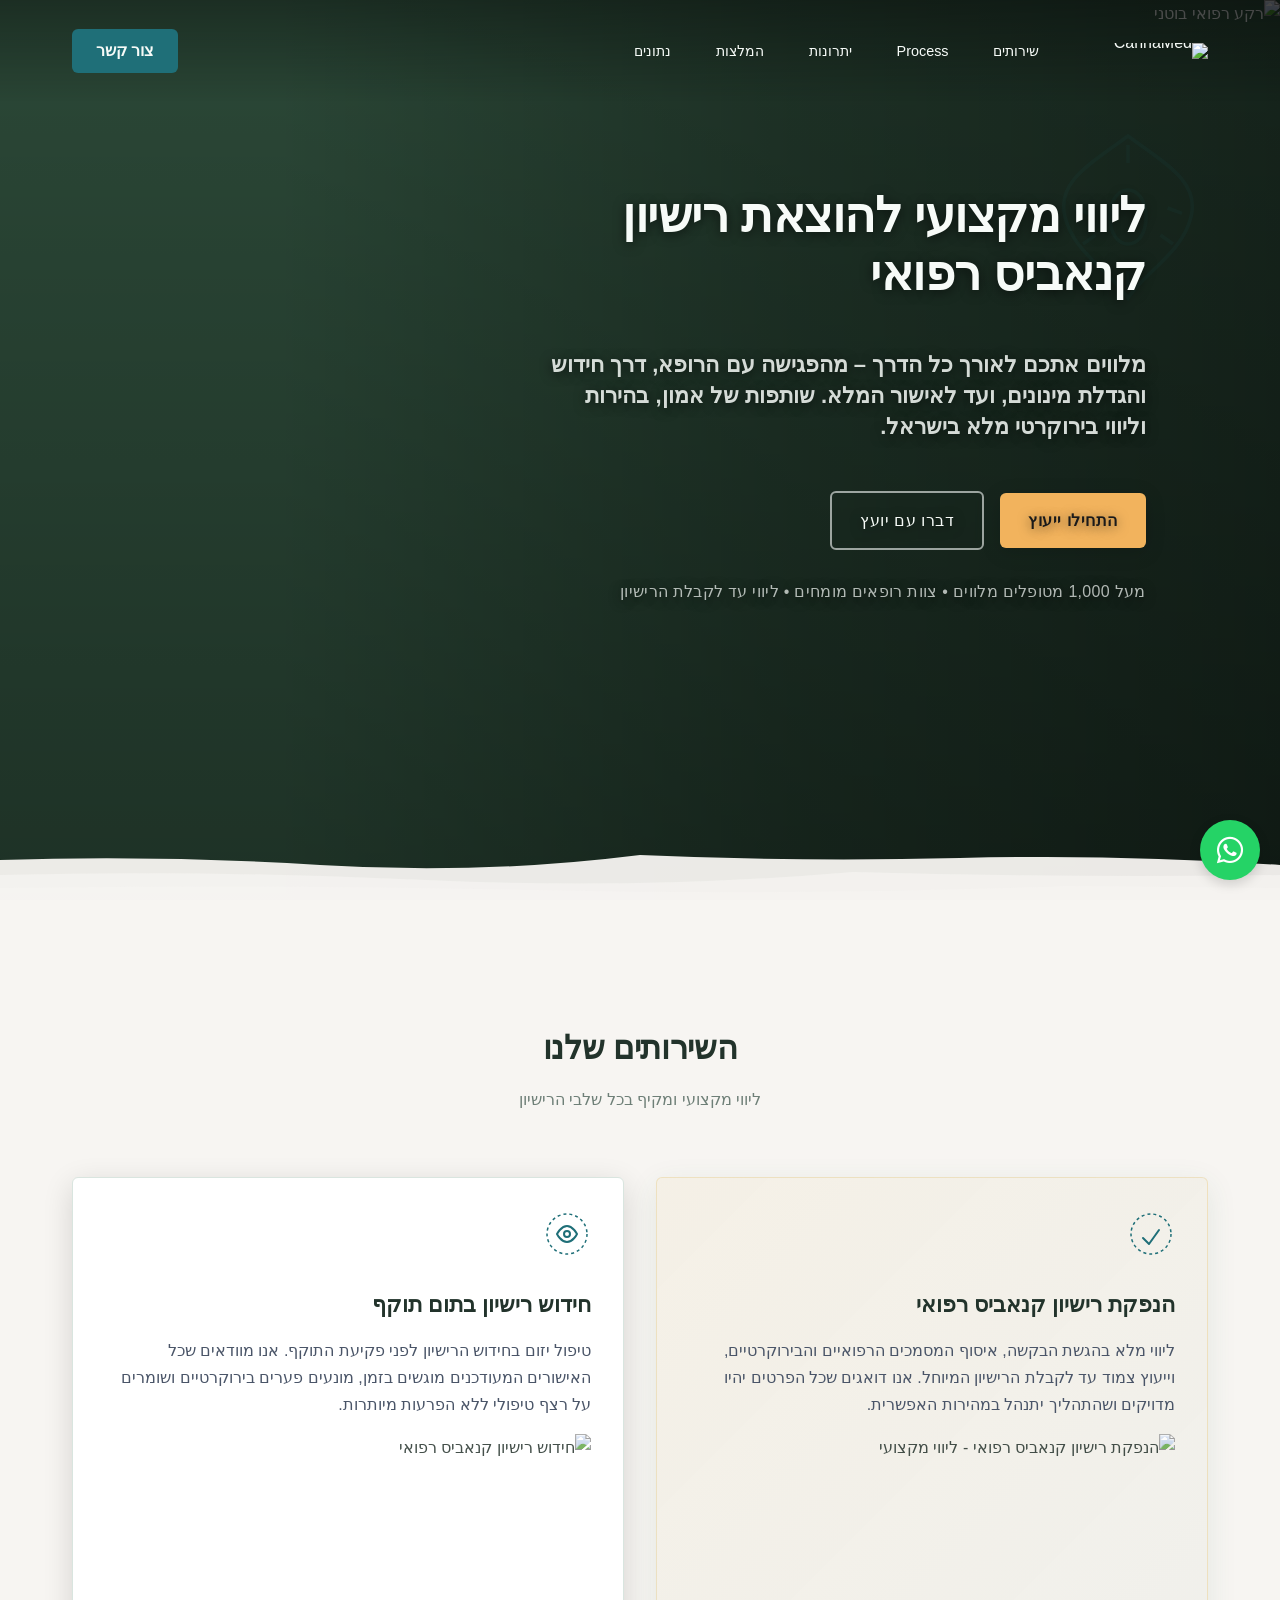
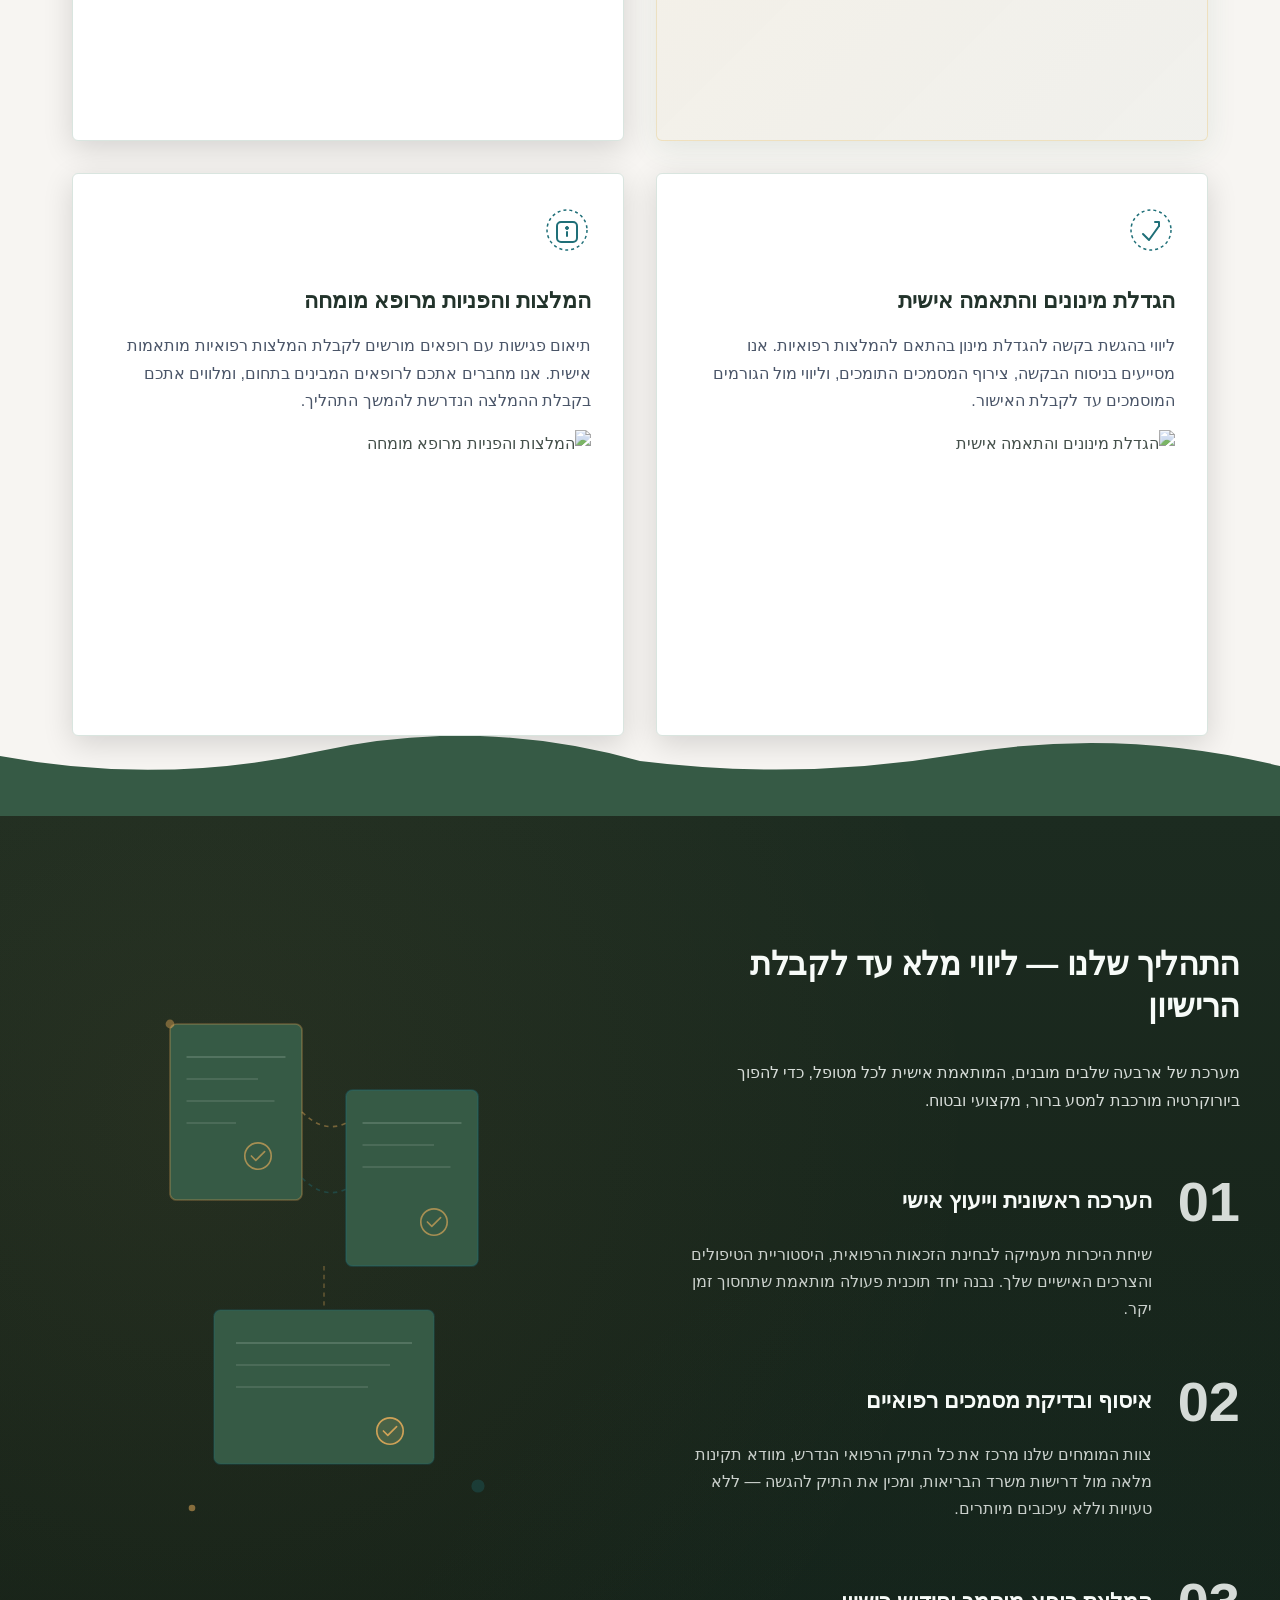
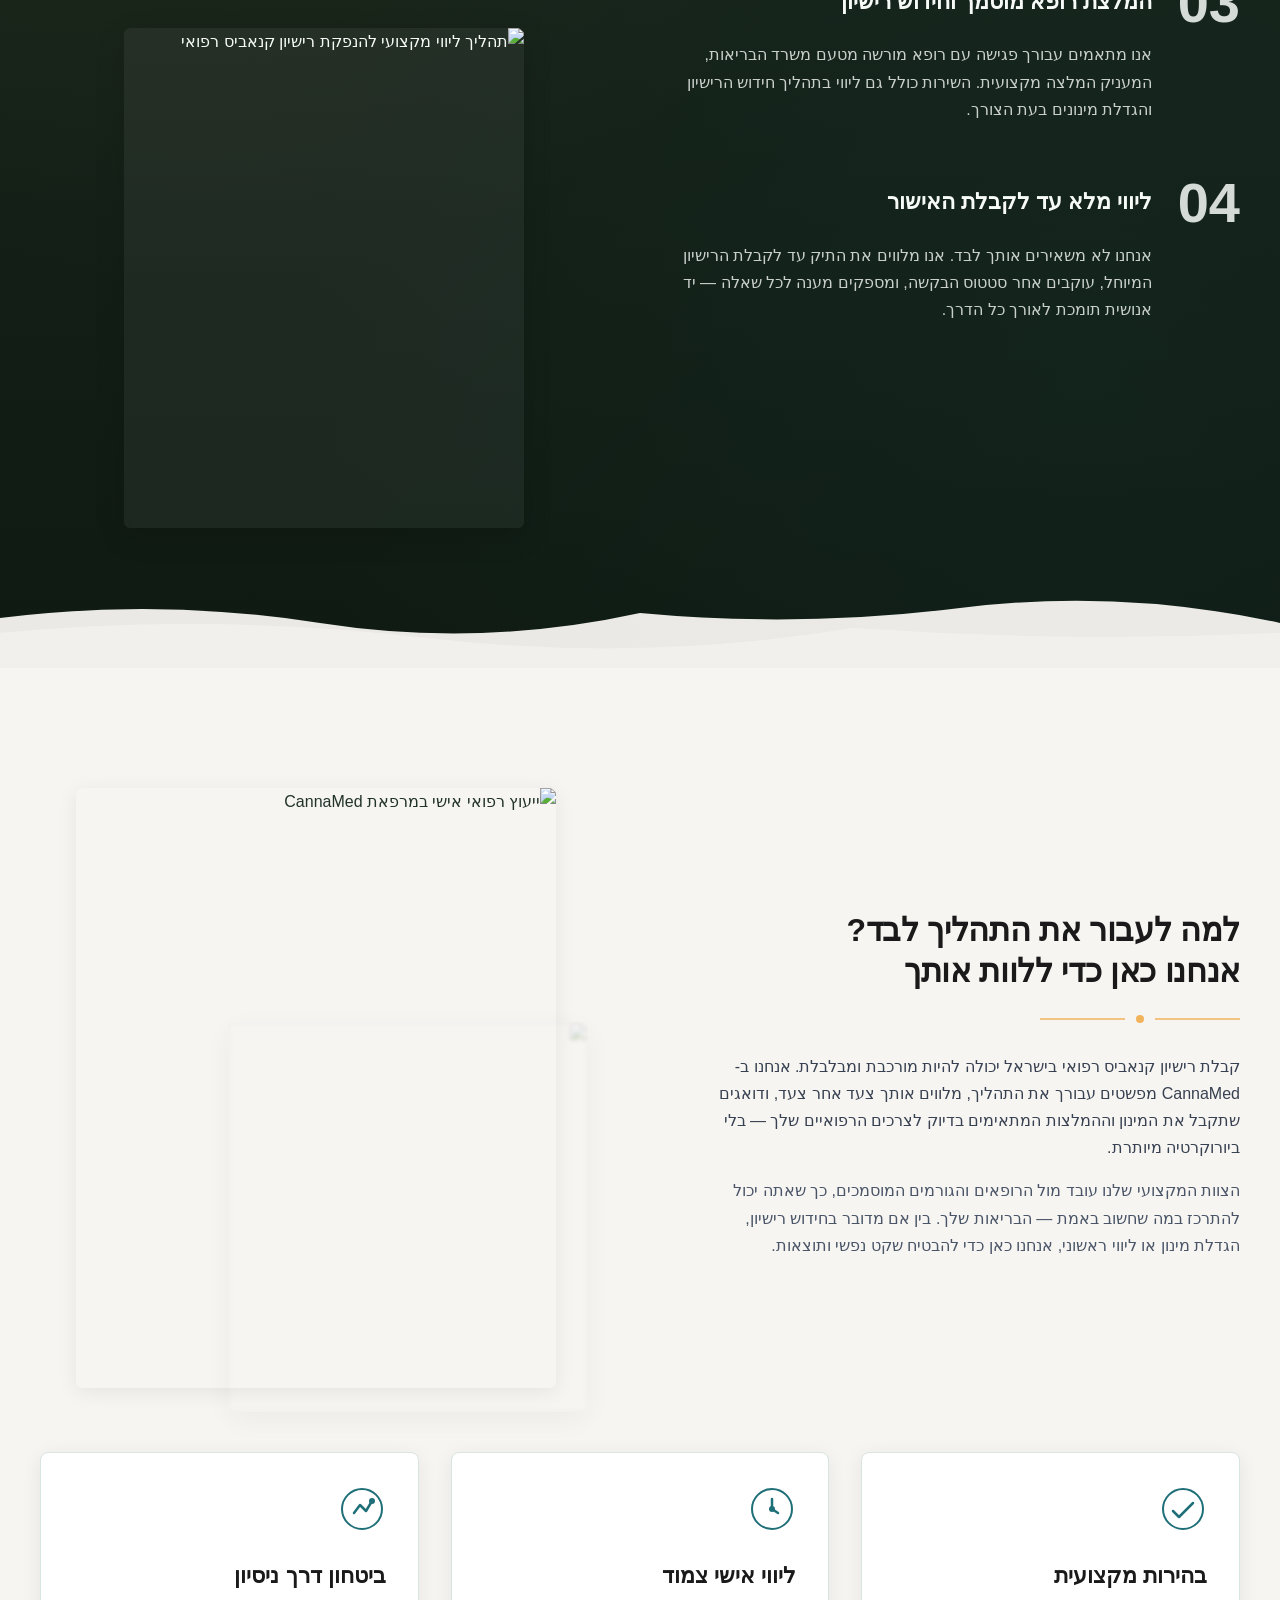
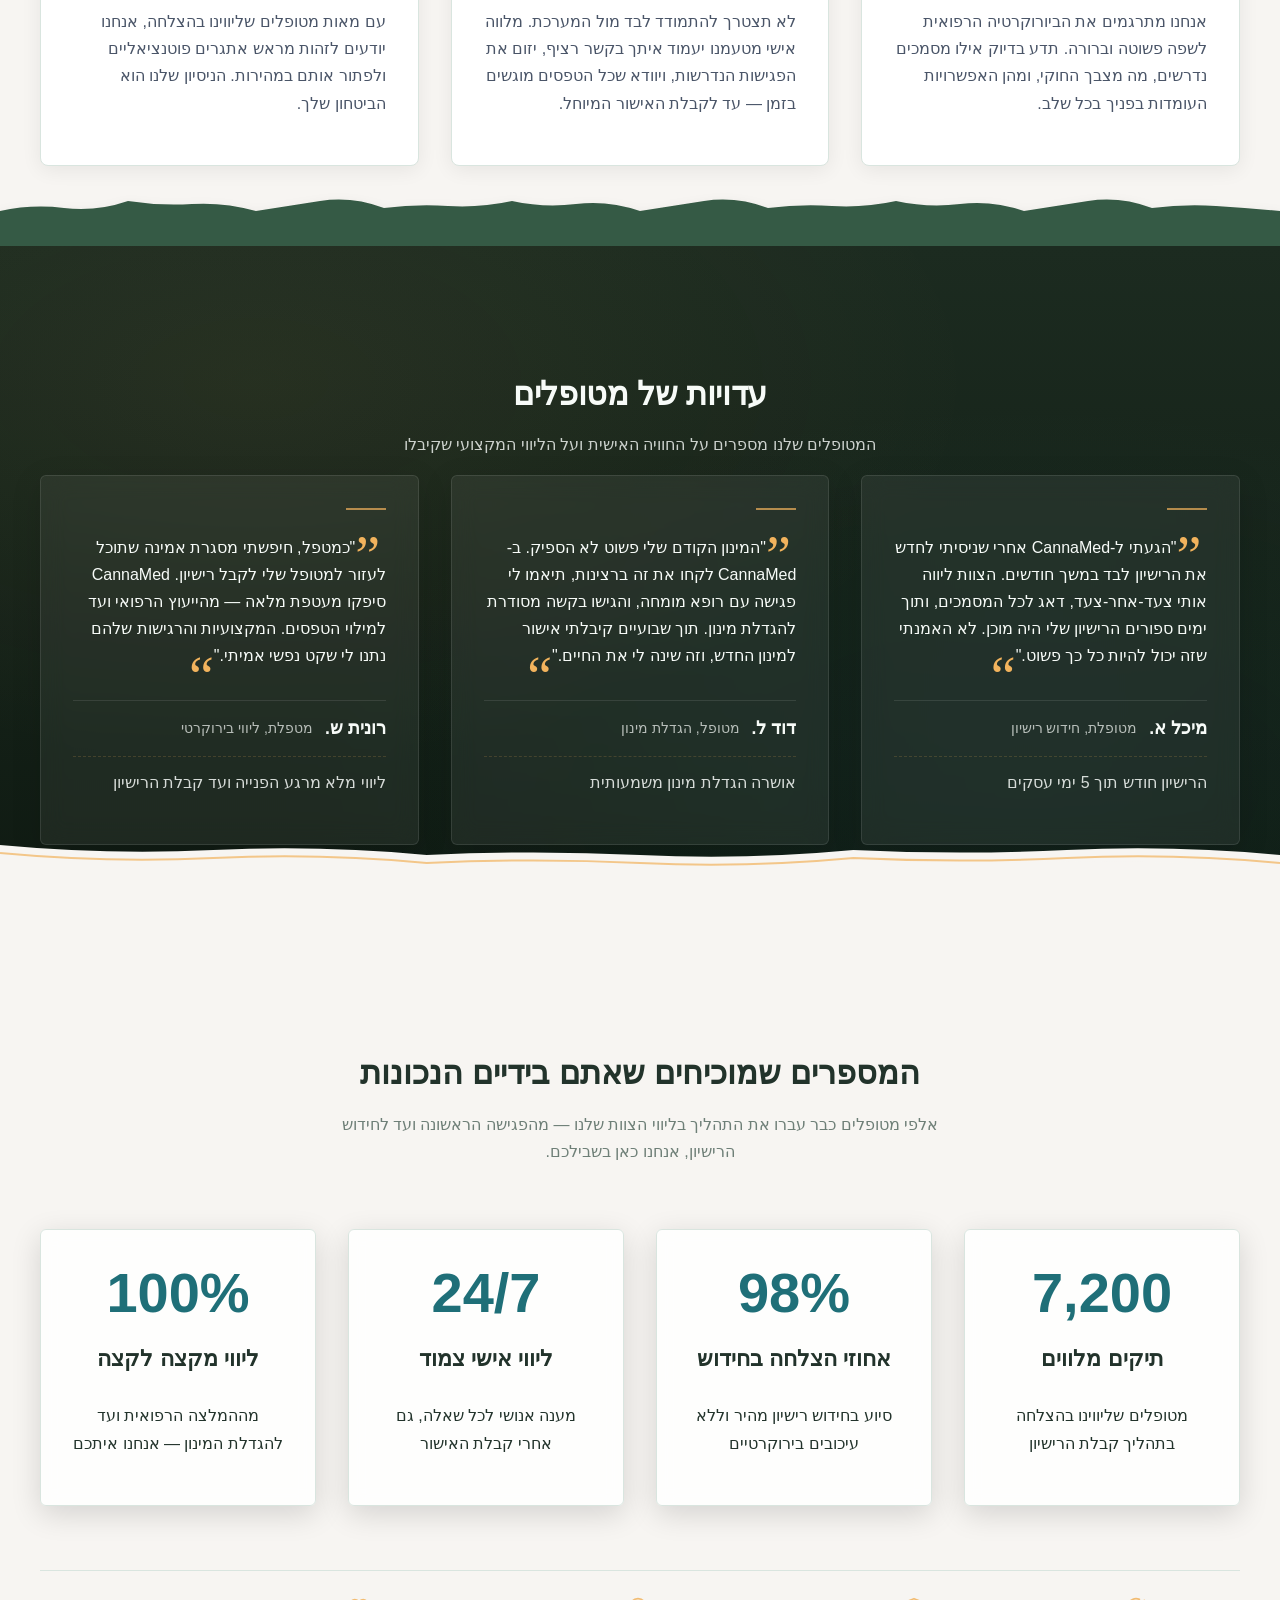
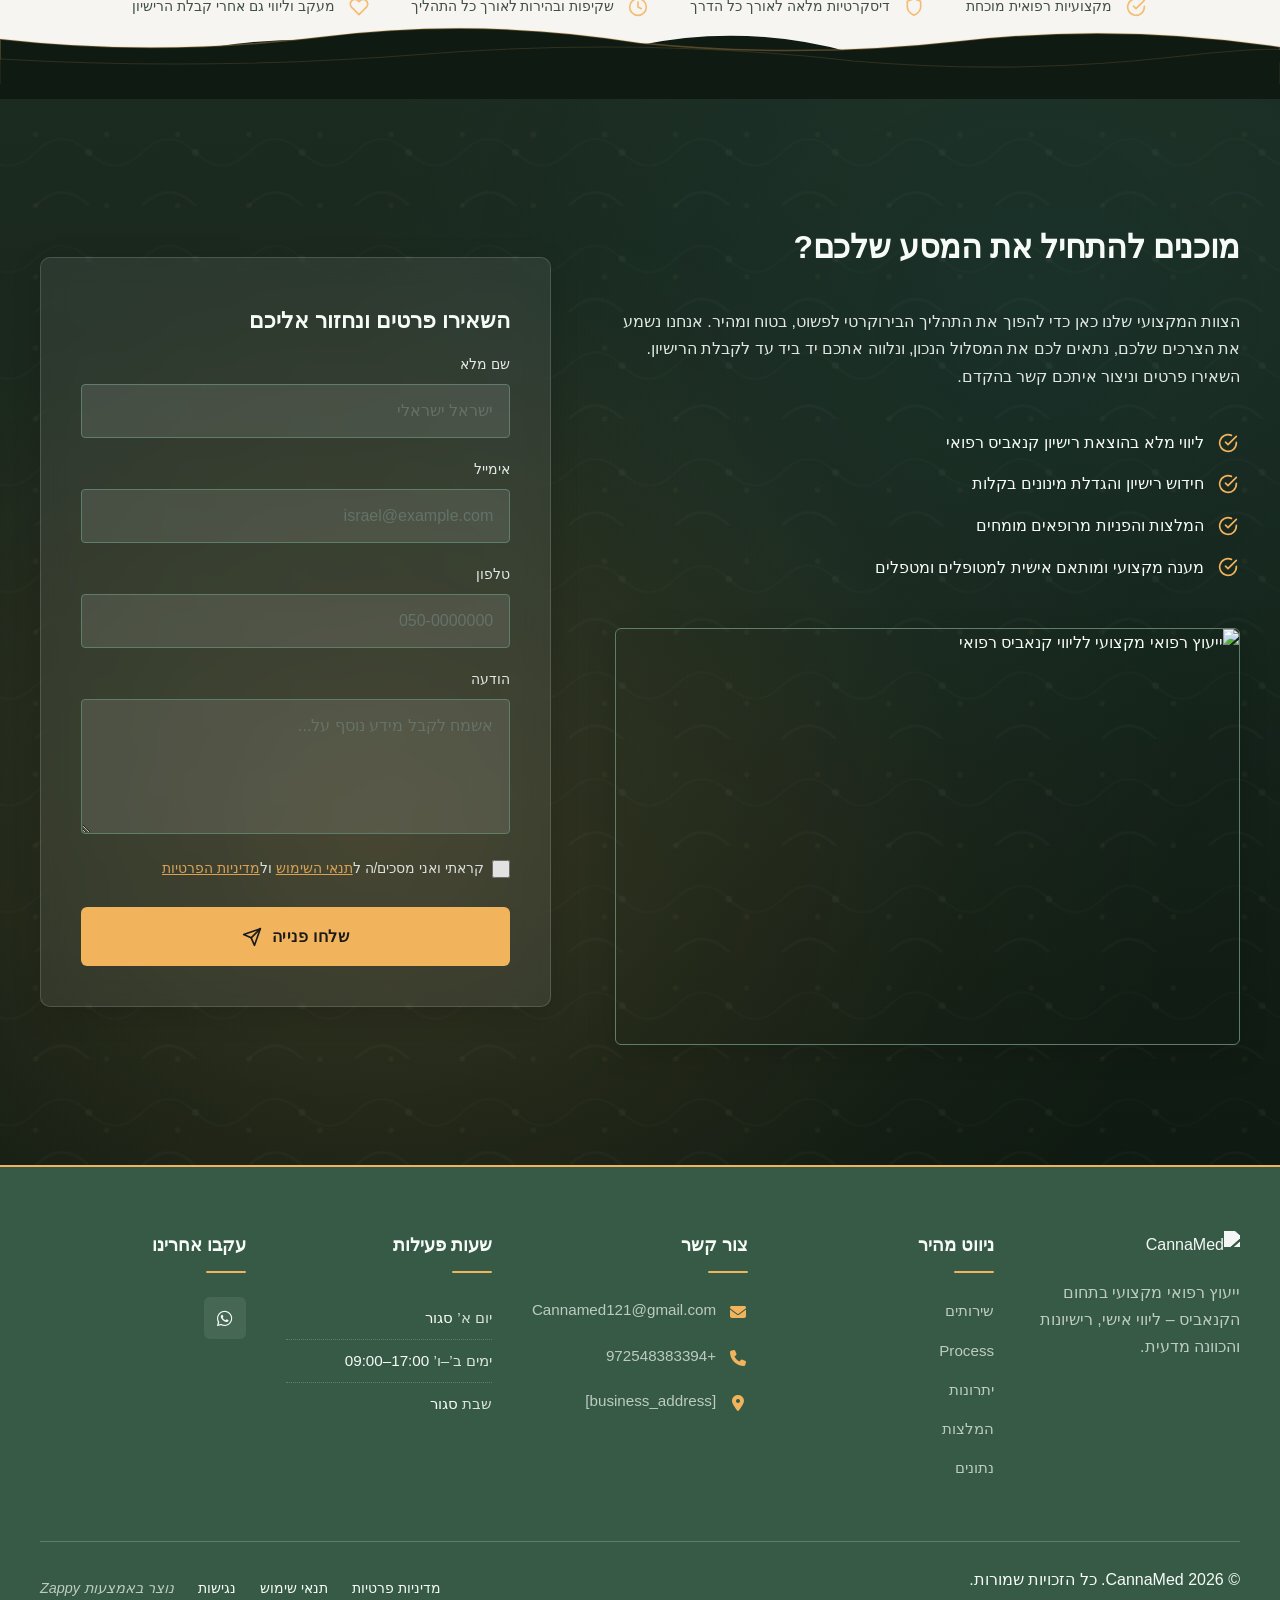
==== commit 1822e378: "Background sync: Progressive GitHub Sync" ====
--- a/public/index.html
+++ b/public/index.html
@@ -1 +1 @@
-<!doctype html><html dir="rtl" lang="he"><head><meta charset="UTF-8"><meta content="width=device-width,initial-scale=1" name="viewport"><meta content="index, follow" name="robots"><title>מקבלים רישיון קנאביס רפואי בלי בירוקרטיה — CannaMed</title><meta content="CannaMed מלווה אתכם צעד אחר צעד בתהליך חידוש רישיון לקנאביס רפואי, ייעוץ רפואי והגדלת מינון. פנו עוד היום לשירות אישי ומקצועי ללא טרחה." name="description"><meta content="חידוש רישיון, CannaMed, רישיון קנאביס רפואי, ייעוץ קנאביס רפואי, הגדלת מינון" name="keywords"><link href="/assets/favicon.ico" rel="icon" type="image/x-icon"><link href="/assets/favicon-16x16.png" rel="icon" type="image/png" sizes="16x16"><link href="/assets/favicon-32x32.png" rel="icon" type="image/png" sizes="32x32"><link href="/assets/favicon-48x48.png" rel="icon" type="image/png" sizes="48x48"><link href="/assets/favicon-192x192.png" rel="icon" type="image/png" sizes="192x192"><link href="/assets/favicon-512x512.png" rel="icon" type="image/png" sizes="512x512"><link href="/assets/apple-touch-icon.png" rel="apple-touch-icon"><script>!function(){"use strict";var t="4e98b087-a4d6-4c56-885a-37138d94d5f9",e="https://api.zappy5.com/api/analytics/track",a=18e5,n=2592e6,o=!0,i=!0,r=!0;var s=function(){var e="zappy_visitor_"+t,a=null;try{if(a=localStorage.getItem(e)){var o=JSON.parse(a),i=Date.now();if(i-o.created<n)return o.lastSeen=i,localStorage.setItem(e,JSON.stringify(o)),o.id}}catch(t){console.warn("Zappy Analytics: LocalStorage not available")}var r="zv_"+Date.now()+"_"+Math.random().toString(36).substr(2,9);try{localStorage.setItem(e,JSON.stringify({id:r,created:Date.now(),lastSeen:Date.now()}))}catch(t){}return r}(),c=function(){var e="zappy_session_"+t,n=null;try{if(n=sessionStorage.getItem(e)){var o=JSON.parse(n),i=Date.now();if(i-o.timestamp<a)return o.timestamp=i,sessionStorage.setItem(e,JSON.stringify(o)),o.id}}catch(t){console.warn("Zappy Analytics: SessionStorage not available")}var r="zs_"+Date.now()+"_"+Math.random().toString(36).substr(2,9);try{sessionStorage.setItem(e,JSON.stringify({id:r,timestamp:Date.now()}))}catch(t){}return r}();function l(a,n){n=n||{};var o={website_id:t,event_type:a,page_path:window.location.pathname,referrer:document.referrer||"direct",visitor_id:s,session_id:c,metadata:n};if(navigator.sendBeacon){var i=new Blob([JSON.stringify(o)],{type:"application/json"});navigator.sendBeacon(e,i)}else fetch(e,{method:"POST",headers:{"Content-Type":"application/json"},body:JSON.stringify(o),keepalive:!0}).catch(function(t){console.warn("Zappy Analytics: Failed to track event",t)})}o&&l("pageview",{title:document.title,url:window.location.href}),i&&document.addEventListener("click",function(t){var e=t.target;if("BUTTON"===e.tagName||e.closest("button")){var a="BUTTON"===e.tagName?e:e.closest("button");l("click",{element:"button",text:a.textContent.trim().substring(0,100),id:a.id||null,class:a.className||null})}else if("A"===e.tagName||e.closest("a")){var n="A"===e.tagName?e:e.closest("a");l("navigation",{element:"link",text:n.textContent.trim().substring(0,100),href:n.href,external:n.hostname!==window.location.hostname})}},!0),r&&document.addEventListener("submit",function(t){var e=t.target;l("form_submit",{form_id:e.id||null,form_name:e.name||null,form_action:e.action||null,form_method:e.method||"GET"})},!0);var d=Date.now();window.addEventListener("beforeunload",function(){l("page_unload",{time_on_page:Math.floor((Date.now()-d)/1e3),page_path:window.location.pathname})}),window.zappyAnalytics={track:l,getVisitorId:function(){return s},getSessionId:function(){return c}}}()</script><meta content="מקבלים רישיון קנאביס רפואי בלי בירוקרטיה — CannaMed" property="og:title"><meta content="CannaMed מלווה אתכם צעד אחר צעד בתהליך חידוש רישיון לקנאביס רפואי, ייעוץ רפואי והגדלת מינון. פנו עוד היום לשירות אישי ומקצועי ללא טרחה." property="og:description"><meta content="summary_large_image" name="twitter:card"><meta content="מקבלים רישיון קנאביס רפואי בלי בירוקרטיה — CannaMed" name="twitter:title"><meta content="CannaMed מלווה אתכם צעד אחר צעד בתהליך חידוש רישיון לקנאביס רפואי, ייעוץ רפואי והגדלת מינון. פנו עוד היום לשירות אישי ומקצועי ללא טרחה." name="twitter:description"><meta content="website" property="og:type"><meta content="he_IL" property="og:locale"><link href="https://cdnjs.cloudflare.com/ajax/libs/font-awesome/6.4.0/css/all.min.css" rel="stylesheet"><style>.skip-link{position:absolute;top:0;left:0;transform:translateY(-200%);padding:12px 18px;background:var(--bg-dark,#1a1a1a);color:var(--text-light,#fff);font-weight:600;border-radius:0 0 8px 0;z-index:10000}.skip-link:focus{transform:none;outline:2px solid var(--ring,#fff);outline-offset:2px}:focus-visible{outline:2px solid var(--ring,currentColor);outline-offset:3px}</style><link href="/assets/favicon.ico" rel="icon" type="image/x-icon"><link href="/assets/favicon-16x16.png" rel="icon" type="image/png" sizes="16x16"><link href="/assets/favicon-32x32.png" rel="icon" type="image/png" sizes="32x32"><link href="/assets/favicon-48x48.png" rel="icon" type="image/png" sizes="48x48"><link href="/assets/favicon-192x192.png" rel="icon" type="image/png" sizes="192x192"><link href="/assets/favicon-512x512.png" rel="icon" type="image/png" sizes="512x512"><link href="/assets/apple-touch-icon.png" rel="apple-touch-icon"><link href="https://cdn.jsdelivr.net/npm/vanilla-cookieconsent@3/dist/cookieconsent.css" rel="stylesheet"><script src="https://cdn.jsdelivr.net/npm/vanilla-cookieconsent@3/dist/cookieconsent.umd.js"></script><script src="https://cdn.jsdelivr.net/gh/mickidum/acc_toolbar/acctoolbar/acctoolbar.min.js"></script><link href="/styles.css" rel="stylesheet"><script>window.ZAPPY_WEBSITE_ID="4e98b087-a4d6-4c56-885a-37138d94d5f9",window.ZAPPY_API_BASE="https://api.zappy5.com"</script><style id="zappy-dropdown-submenu-styles">#navMenu li:has(.sub-menu),.nav-menu li:has(.sub-menu),.navbar li:has(.sub-menu),nav li:has(.sub-menu){position:relative}#navMenu .sub-menu,.nav-menu .sub-menu,.navbar .sub-menu,nav .sub-menu{display:block!important;position:absolute!important;top:100%;left:0;min-width:220px;background:#fff;border-radius:8px;box-shadow:0 8px 25px rgba(0,0,0,.15);padding:8px 0;opacity:0;visibility:hidden;transform:translateY(10px);transition:all .3s ease;z-index:1000;list-style:none;pointer-events:none}#navMenu li:hover>.sub-menu,.nav-menu li:hover>.sub-menu,.navbar li:hover>.sub-menu,nav li:hover>.sub-menu{opacity:1!important;visibility:visible!important;transform:translateY(0)!important;pointer-events:auto!important}.sub-menu li{list-style:none;margin:0;padding:0}.sub-menu a{display:block!important;padding:10px 16px!important;color:var(--text-dark,#333)!important;font-weight:500;text-decoration:none;white-space:nowrap;transition:background-color .2s}.sub-menu .zappy-nav-child>a{padding-left:28px!important;font-size:.9em!important;opacity:.85!important}[dir=rtl] .sub-menu .zappy-nav-child>a,html[lang=ar] .sub-menu .zappy-nav-child>a,html[lang=he] .sub-menu .zappy-nav-child>a{padding-left:10px!important;padding-right:28px!important}.sub-menu .zappy-nav-parent>a{font-weight:600!important}.sub-menu a:hover{background-color:#f5f5f5}[dir=rtl] .nav-menu .sub-menu,[dir=rtl] .navbar .sub-menu,[dir=rtl] nav .sub-menu,html[lang=ar] .nav-menu .sub-menu,html[lang=ar] .navbar .sub-menu,html[lang=ar] nav .sub-menu,html[lang=he] .nav-menu .sub-menu,html[lang=he] .navbar .sub-menu,html[lang=he] nav .sub-menu{left:auto!important;right:0!important}.sub-menu:empty,.sub-menu:not(:has(li)):not(:has(> a)),.sub-menu:not(:has(li:not(.zappy-hidden-menu-item))):not(:has(> a)){display:none!important;opacity:0!important;visibility:hidden!important;pointer-events:none!important}li:has(.menu-group-title):hover>.sub-menu{opacity:1!important;visibility:visible!important;transform:translateY(0)!important;pointer-events:auto!important}#navMenu>li>.menu-group-title,.nav-menu>li>.menu-group-title{display:inline-block;padding:.5rem 1rem;cursor:default;user-select:none}@media (max-width:768px){#navMenu .sub-menu,.nav-menu .sub-menu,.navbar .sub-menu,nav .sub-menu{position:static!important;transform:none!important;box-shadow:none!important;background:0 0!important;max-height:0;overflow:hidden;opacity:0;visibility:hidden;transition:max-height .3s ease,opacity .3s ease;padding:0!important;border-radius:0!important}#navMenu .sub-menu.mobile-expanded,.nav-menu .sub-menu.mobile-expanded,.navbar .sub-menu.mobile-expanded{max-height:none!important;overflow-y:visible!important;opacity:1!important;visibility:visible!important;padding:8px 0 8px 16px!important}[dir=rtl] .sub-menu.mobile-expanded,html[lang=he] .sub-menu.mobile-expanded{padding:8px 16px 8px 0!important}#navMenu li:hover>.sub-menu,.nav-menu li:hover>.sub-menu,.navbar li:hover>.sub-menu,nav li:hover>.sub-menu{opacity:0;visibility:hidden;pointer-events:none}#navMenu li>.sub-menu.mobile-expanded,.nav-menu li>.sub-menu.mobile-expanded,.navbar li>.sub-menu.mobile-expanded,nav li>.sub-menu.mobile-expanded{opacity:1!important;visibility:visible!important;pointer-events:auto!important}#navMenu li:has(.sub-menu),.nav-menu li:has(.sub-menu),.navbar li:has(.sub-menu),nav li:has(.sub-menu){display:flex!important;flex-wrap:wrap!important;align-items:center!important;position:relative!important;min-height:44px!important}#navMenu li:has(.sub-menu)>a,.nav-menu li:has(.sub-menu)>a,.navbar li:has(.sub-menu)>a,nav li:has(.sub-menu)>a{flex:1!important;min-width:0!important}#navMenu li:has(.sub-menu)>.menu-group-title,.nav-menu li:has(.sub-menu)>.menu-group-title,.navbar li:has(.sub-menu)>.menu-group-title,nav li:has(.sub-menu)>.menu-group-title{flex:1!important;min-width:0!important;padding:0!important;line-height:inherit!important}#navMenu li:has(.sub-menu)>.sub-menu,.nav-menu li:has(.sub-menu)>.sub-menu,.navbar li:has(.sub-menu)>.sub-menu,nav li:has(.sub-menu)>.sub-menu{flex-basis:100%!important;width:100%!important}#navMenu li:has(.sub-menu)>a [class*=arrow],#navMenu li:has(.sub-menu)>a [class*=chevron],.nav-menu li:has(.sub-menu)>a .fa-angle-down,.nav-menu li:has(.sub-menu)>a .fa-chevron-down,.nav-menu li:has(.sub-menu)>a [class*=arrow],.nav-menu li:has(.sub-menu)>a [class*=chevron],nav li:has(.sub-menu)>a [class*=arrow],nav li:has(.sub-menu)>a [class*=chevron]{display:none!important;visibility:hidden!important}.mobile-submenu-toggle{display:flex!important;align-items:center!important;justify-content:center!important;width:44px!important;height:auto!important;background:0 0!important;border:none!important;cursor:pointer!important;color:var(--text-light)!important;position:static!important;flex-shrink:0!important;align-self:stretch!important;z-index:2!important;padding:0!important;margin:0!important}.mobile-submenu-toggle::after{content:''!important;width:0!important;height:0!important;border-left:6px solid transparent!important;border-right:6px solid transparent!important;border-top:7px solid currentColor!important;transition:transform .3s ease!important}.mobile-submenu-toggle.expanded::after{transform:rotate(180deg)!important}.sub-menu a{padding:10px 0!important;display:block!important;color:var(--text-light)!important;white-space:normal!important}.sub-menu .zappy-nav-child>a{padding-left:28px!important;font-size:.9em!important;opacity:.85!important}[dir=rtl] .sub-menu .zappy-nav-child>a,html[lang=ar] .sub-menu .zappy-nav-child>a,html[lang=he] .sub-menu .zappy-nav-child>a{padding-left:0!important;padding-right:28px!important}.sub-menu .zappy-nav-parent>a{font-weight:600!important}#navMenu.active,.nav-menu.active{max-width:100vw!important;overflow-x:hidden!important;box-sizing:border-box!important}.navbar .sub-menu li a,.zappy-products-dropdown .sub-menu a,nav.navbar .sub-menu li a{color:var(--text-light)!important}}@media (min-width:769px){.mobile-submenu-toggle{display:none!important}}</style><style id="zappy-widget-visibility">html[dir=rtl] .whatsapp-float{right:20px!important;left:auto!important}html:not([dir]) .whatsapp-float,html[dir=ltr] .whatsapp-float{left:20px!important;right:auto!important}html[dir=rtl] #mic-access-tool-general-button,html[dir=rtl] #mic-init-access-tool #mic-access-tool-general-button,html[dir=rtl] #mic-init-access-tool .mic-access-tool-general-button,html[dir=rtl] ._access-icon,html[dir=rtl] .mic-access-tool-general-button{left:20px!important;right:auto!important}html:not([dir]) #mic-access-tool-general-button,html:not([dir]) #mic-init-access-tool #mic-access-tool-general-button,html:not([dir]) #mic-init-access-tool .mic-access-tool-general-button,html:not([dir]) ._access-icon,html:not([dir]) .mic-access-tool-general-button,html[dir=ltr] #mic-access-tool-general-button,html[dir=ltr] #mic-init-access-tool #mic-access-tool-general-button,html[dir=ltr] #mic-init-access-tool .mic-access-tool-general-button,html[dir=ltr] ._access-icon,html[dir=ltr] .mic-access-tool-general-button{right:20px!important;left:auto!important}@media (max-width:768px){.whatsapp-float{display:flex!important}}@media (min-width:769px){.whatsapp-float{display:flex!important}}@media (max-width:768px){#mic-access-tool-general-button,#mic-init-access-tool #mic-access-tool-general-button,#mic-init-access-tool .mic-access-tool-general-button,._access-icon,.mic-access-tool-general-button{display:flex!important;visibility:visible!important;opacity:1!important;pointer-events:auto!important}#mic-access-tool-box.opened-mic-access-tool,#mic-init-access-tool #mic-access-tool-box.opened-mic-access-tool,.mic-access-tool-box.opened-mic-access-tool{visibility:visible!important;opacity:1!important;pointer-events:auto!important}}@media (min-width:769px){#mic-access-tool-general-button,#mic-init-access-tool #mic-access-tool-general-button,#mic-init-access-tool .mic-access-tool-general-button,._access-icon,.mic-access-tool-general-button{display:flex!important;visibility:visible!important;opacity:1!important;pointer-events:auto!important}#mic-access-tool-box.opened-mic-access-tool,#mic-init-access-tool #mic-access-tool-box.opened-mic-access-tool,.mic-access-tool-box.opened-mic-access-tool{visibility:visible!important;opacity:1!important;pointer-events:auto!important}}</style></head><body><a href="#main" class="skip-link">דלג לתוכן הראשי</a><nav class="navbar" dir="rtl"><button class="mobile-toggle" aria-label="Menu" id="mobileToggle"><svg viewBox="0 0 24 24" fill="none" height="24" width="24" class="hamburger-icon"><path d="M3 12h18M3 6h18M3 18h18" stroke="currentColor" stroke-width="2" stroke-linecap="round"/></svg> <svg viewBox="0 0 24 24" fill="none" height="24" width="24" class="close-icon" style="display:none"><path d="M18 6L6 18M6 6l12 12" stroke="currentColor" stroke-width="2" stroke-linecap="round"/></svg></button> <button class="phone-header-btn" aria-label="Call" data-phone="123-456-7890"><svg viewBox="0 0 24 24" fill="currentColor" height="20" width="20"><path d="M22 16.92v3a2 2 0 0 1-2.18 2 19.79 19.79 0 0 1-8.63-3.07 19.5 19.5 0 0 1-6-6 19.79 19.79 0 0 1-3.07-8.67A2 2 0 0 1 4.11 2h3a2 2 0 0 1 2 1.72 12.84 12.84 0 0 0 .7 2.81 2 2 0 0 1-.45 2.11L8.09 9.91a16 16 0 0 0 6 6l1.27-1.27a2 2 0 0 1 2.11-.45 12.84 12.84 0 0 0 2.81.7A2 2 0 0 1 22 16.92z"/></svg></button><div class="nav-container"><div class="nav-right-group"><div class="nav-brand"><a href="/" class="logo-link"><img alt="CannaMed" class="logo" src="/assets/site-----image-1.webp"></a></div><ul class="nav-menu" id="navMenu"><li><a href="#services">שירותים</a></li><li><a href="#process">Process</a></li><li><a href="#benefits">יתרונות</a></li><li><a href="#testimonials">המלצות</a></li><li><a href="#stats">נתונים</a></li><li class="mobile-contact-link nav-cta-mobile-item"><a href="#contact" class="nav-cta-btn">צור קשר</a></li></ul></div><div class="nav-cta-container"><a href="#contact" class="nav-cta-btn">צור קשר</a></div></div></nav><script>window.addEventListener("load",function(){const e=document.querySelector(".navbar, nav, header");if(!e)return void console.log("[Navbar] Navbar element not found");let t=document.getElementById("mobileToggle")||document.querySelector(".mobile-toggle")||document.querySelector(".hamburger")||document.querySelector(".hamburger-menu")||document.querySelector(".menu-toggle")||document.querySelector(".burger-menu")||document.querySelector('[aria-label="Menu"]')||document.querySelector('[aria-label="תפריט"]');const o=document.querySelector(".phone-header-btn"),n=window.getComputedStyle(e);let r=n.backgroundColor;if(console.log("[Navbar] Initial navbar background:",r),"transparent"===r||"rgba(0, 0, 0, 0)"===r||r.startsWith("rgba")&&r.includes(", 0)")){const e=n.backgroundImage;if(e&&"none"!==e)console.log("[Navbar] Navbar has background image/gradient, using dark text"),r="rgb(240, 240, 240)";else{const e=window.getComputedStyle(document.body).backgroundColor;console.log("[Navbar] Navbar transparent, using body background:",e),r=e}}const a=r.match(/\d+/g);if(a&&a.length>=3){const e=(.299*parseInt(a[0])+.587*parseInt(a[1])+.114*parseInt(a[2]))/255;console.log("[Navbar] Mobile button colors preserved from Claude CSS (luminance:",e.toFixed(2)+")");const n=document.createElement("style");n.id="zappy-mobile-nav-fix";document.documentElement.lang;document.documentElement.dir,n.textContent='\n        /* Hide mobile buttons on desktop, show only on mobile */\n        @media (min-width: 769px) {\n          .mobile-toggle,\n          .phone-header-btn {\n            display: none !important;\n          }\n        }\n        \n        /* Show and position mobile buttons correctly on mobile */\n        @media (max-width: 768px) {\n          .navbar,\n          nav.navbar {\n            min-height: 70px !important;\n          }\n\n          .mobile-toggle,\n          .phone-header-btn {\n            position: absolute !important;\n            top: 0 !important;\n            bottom: 0 !important;\n            margin-top: auto !important;\n            margin-bottom: auto !important;\n            transform: none !important;\n            z-index: 1001 !important;\n            display: flex !important;\n            align-items: center !important;\n            justify-content: center !important;\n            width: 36px !important;\n            height: 36px !important;\n            border-radius: 50% !important;\n            border: none !important;\n            cursor: pointer !important;\n            padding: 6px !important;\n            background: none !important;\n            color: var(--nav-text, var(--text-light)) !important;\n            touch-action: manipulation !important;\n            -webkit-tap-highlight-color: transparent !important;\n          }\n\n          html[data-zappy-site-type="ecommerce"] .phone-header-btn,\n          body[data-zappy-site-type="ecommerce"] .phone-header-btn,\n          html[data-zappy-site-type="ecommerce"] header .phone-header-btn,\n          html[data-zappy-site-type="ecommerce"] nav .phone-header-btn {\n            display: none !important;\n            visibility: hidden !important;\n            width: 0 !important;\n            height: 0 !important;\n            min-width: 0 !important;\n            overflow: hidden !important;\n          }\n          \n          /* LTR positioning (default): hamburger LEFT, phone RIGHT */\n          html:not([dir="rtl"]):not([lang="he"]):not([lang="ar"]) .mobile-toggle,\n          html[dir="ltr"] .mobile-toggle {\n            left: 12px !important;\n            right: auto !important;\n          }\n          html:not([dir="rtl"]):not([lang="he"]):not([lang="ar"]) .phone-header-btn,\n          html[dir="ltr"] .phone-header-btn {\n            right: 12px !important;\n            left: auto !important;\n          }\n          \n          /* RTL positioning: hamburger RIGHT, phone LEFT */\n          html[dir="rtl"] .mobile-toggle,\n          html[lang="he"] .mobile-toggle,\n          html[lang="ar"] .mobile-toggle {\n            right: 12px !important;\n            left: auto !important;\n          }\n          html[dir="rtl"] .phone-header-btn,\n          html[lang="he"] .phone-header-btn,\n          html[lang="ar"] .phone-header-btn {\n            left: 12px !important;\n            right: auto !important;\n          }\n          \n          /* CRITICAL: Ensure nav-container has min-height on mobile */\n          /* All children are positioned absolutely/fixed on mobile, so height:auto collapses to 0 */\n          .nav-container {\n            min-height: 70px !important;\n            position: relative !important;\n          }\n          \n          /* Ensure SVG icons are properly sized and inherit color */\n          .mobile-toggle svg,\n          .phone-header-btn svg {\n            width: 24px !important;\n            height: 24px !important;\n            /* Don\'t force display - let JavaScript control hamburger/close toggle */\n          }\n          \n          /* Reset nav-cta-container on mobile - remove desktop box-shadow/padding */\n          /* that creates a visible ghost box when CTA button is hidden */\n          .nav-cta-container {\n            box-shadow: none !important;\n            padding: 0 !important;\n          }\n          \n          /* Hide nav-cta-container entirely on mobile when there\'s no lang-switcher */\n          /* (only the CTA button is inside, and it\'s hidden on mobile) */\n          .nav-cta-container:not(:has(.lang-switcher)) {\n            display: none !important;\n          }\n          \n          /* CRITICAL: Prevent hero image fade gradient from bleeding over headline text */\n          /* The .image-fade-gradient has bottom: -30px (extends below parent) */\n          /* On mobile stacked layout, this overlaps the h1 text below the image */\n          .hero-image-column {\n            overflow: hidden !important;\n          }\n          .image-fade-gradient {\n            bottom: 0 !important;\n          }\n          \n          /* Hide desktop language switcher on mobile - hamburger menu handles it */\n          /* High specificity to override stored CSS */\n          .lang-switcher,\n          .nav-cta-container .lang-switcher,\n          .nav-container .lang-switcher,\n          .navbar .lang-switcher,\n          .navbar .nav-cta-container .lang-switcher {\n            display: none !important;\n          }\n        }\n      ';const r=document.getElementById("zappy-mobile-nav-fix");r&&r.remove(),document.head.appendChild(n),console.log("[Navbar] Critical CSS injected for mobile nav positioning");const i=window.innerWidth<=768;if(t){const e=t.querySelector(".hamburger-icon"),o=t.querySelector(".close-icon");e&&(e.style.setProperty("width","24px","important"),e.style.setProperty("height","24px","important"),e.style.setProperty("display","block","important")),o&&(o.style.setProperty("width","24px","important"),o.style.setProperty("height","24px","important"),o.style.setProperty("display","none","important")),i?(t.style.setProperty("position","absolute","important"),t.style.setProperty("top","0","important"),t.style.setProperty("bottom","0","important"),t.style.setProperty("margin-top","auto","important"),t.style.setProperty("margin-bottom","auto","important"),t.style.setProperty("transform","none","important"),t.style.setProperty("z-index","1001","important"),t.style.removeProperty("left"),t.style.removeProperty("right"),console.log("[Navbar] Mobile toggle positioning applied (mobile viewport)")):(t.style.removeProperty("position"),t.style.removeProperty("top"),t.style.removeProperty("transform"),t.style.removeProperty("z-index"),t.style.removeProperty("left"),t.style.removeProperty("right"),console.log("[Navbar] Desktop viewport - cleared mobile toggle inline positioning"))}if(o){const e=o.querySelector("svg");e&&(e.style.width="24px",e.style.height="24px",e.setAttribute("width","24"),e.setAttribute("height","24")),i?(o.style.setProperty("position","absolute","important"),o.style.setProperty("top","0","important"),o.style.setProperty("bottom","0","important"),o.style.setProperty("margin-top","auto","important"),o.style.setProperty("margin-bottom","auto","important"),o.style.setProperty("transform","none","important"),o.style.setProperty("z-index","1001","important"),o.style.removeProperty("left"),o.style.removeProperty("right"),console.log("[Navbar] Phone button positioning applied (mobile viewport)")):(o.style.removeProperty("position"),o.style.removeProperty("top"),o.style.removeProperty("transform"),o.style.removeProperty("z-index"),o.style.removeProperty("left"),o.style.removeProperty("right"),console.log("[Navbar] Desktop viewport - cleared phone button inline positioning"))}}else console.log("[Navbar] Could not parse background color:",r);t=document.getElementById("mobileToggle")||document.querySelector(".mobile-toggle")||document.querySelector(".hamburger")||document.querySelector(".hamburger-menu")||document.querySelector(".menu-toggle")||document.querySelector(".burger-menu")||document.querySelector('[aria-label="Menu"]')||document.querySelector('[aria-label="תפריט"]');const i=document.getElementById("navMenu")||document.querySelector(".nav-menu")||document.querySelector(".nav-links")||document.querySelector("nav ul:not(.submenu)");if(!t||!i)return void console.log("[Navbar] Mobile toggle or menu not found:",{toggle:!!t,menu:!!i});i.id||(i.id="navMenu"),console.log("[Navbar] Initializing mobile menu...");const l=t.cloneNode(!0);t.parentNode.replaceChild(l,t);var s=0;function p(e){var t=Date.now();t-s<300||(s=t,function(e){e.preventDefault(),e.stopPropagation();const t=l.querySelector(".hamburger-icon"),o=l.querySelector(".close-icon");i.classList.contains("active")?(i.classList.remove("active"),t&&t.style.setProperty("display","block","important"),o&&o.style.setProperty("display","none","important"),document.body.style.overflow="",document.body.classList.remove("menu-open"),console.log("[Navbar] Menu closed")):(i.classList.add("active"),t&&t.style.setProperty("display","none","important"),o&&o.style.setProperty("display","block","important"),document.body.style.overflow="hidden",document.body.classList.add("menu-open"),console.log("[Navbar] Menu opened"))}(e))}l.addEventListener("click",p),l.addEventListener("touchend",p),document.addEventListener("keydown",function(e){if(("Escape"===e.key||"Esc"===e.key)&&i.classList.contains("active")){const e=l.querySelector(".hamburger-icon"),t=l.querySelector(".close-icon");i.classList.remove("active"),e&&e.style.setProperty("display","block","important"),t&&t.style.setProperty("display","none","important"),document.body.style.overflow="",document.body.classList.remove("menu-open"),console.log("[Navbar] Menu closed (Escape)")}}),i.querySelectorAll("a").forEach(function(e){e.addEventListener("click",function(){if("#"===this.getAttribute("href"))return;const e=l.querySelector(".hamburger-icon"),t=l.querySelector(".close-icon");i.classList.remove("active"),e&&e.style.setProperty("display","block","important"),t&&t.style.setProperty("display","none","important"),document.body.style.overflow="",document.body.classList.remove("menu-open"),console.log("[Navbar] Menu closed (link clicked)")})});var m=i.querySelectorAll(".dropdown-toggle");m.forEach(function(e){e.addEventListener("click",function(e){e.preventDefault(),e.stopPropagation();var t=this.closest(".nav-dropdown");t&&(t.parentNode.querySelectorAll(".nav-dropdown.open").forEach(function(e){e!==t&&e.classList.remove("open")}),t.classList.toggle("open"),console.log("[Navbar] Dropdown toggled:",t.classList.contains("open")?"open":"closed"))})}),document.addEventListener("click",function(e){e.target.closest(".nav-dropdown")||document.querySelectorAll(".nav-dropdown.open").forEach(function(e){e.classList.remove("open")})}),console.log("[Navbar] Dropdown handlers initialized for "+m.length+" dropdowns"),o&&o.addEventListener("click",function(){const e=document.querySelectorAll('a[href^="tel:"]'),t=e.length>0?e[0].getAttribute("href").replace("tel:",""):"[business_phone]";window.location.href="tel:"+t,console.log("[Navbar] Phone button clicked")}),console.log("[Navbar] Mobile menu initialized successfully")})</script><main id="main"><section class="index-hero-section" data-band-index="0" data-layout-spec="בית-hero" id="hero" data-hero-type="fullscreen-scrim"><img alt="רקע רפואי בוטני" class="hero-bg-img" src="/assets/site-index-hero-image-1.webp" data-context="Macro close-up of soft-focus cannabis leaves in deep teal-green tones, overlaid with subtle document-like textures and a refined clinical atmosphere. Cinematic lighting with warm amber highlights." data-placeholder="index-hero-image-1" height="600" loading="eager" width="1200" data-hero-bg="true" fetchpriority="high"><div class="hero-scrim" aria-hidden="true"></div><div class="index-hero-divider-wrapper" aria-hidden="true" data-no-icon-edit="true"><svg viewBox="0 0 1200 100" xmlns="http://www.w3.org/2000/svg" preserveAspectRatio="none"><path d="M0,100 L0,60 Q150,55 300,65 T600,55 Q750,62 900,58 T1200,65 L1200,100 Z" fill="#F7F5F2" opacity="0.95"/><path d="M0,100 L0,75 Q200,70 400,80 T800,72 Q1000,78 1200,75 L1200,100 Z" fill="#F7F5F2" opacity="0.7"/><path d="M0,100 L0,88 Q250,84 500,90 T1000,86 L1200,88 L1200,100 Z" fill="#F7F5F2" opacity="0.4"/></svg></div><div class="hero-overlay-group"><div class="hero-watermark" aria-hidden="true"><svg viewBox="0 0 100 100" xmlns="http://www.w3.org/2000/svg"><path d="M50 5 C30 20 10 30 15 50 C20 70 40 80 50 95 C60 80 80 70 85 50 C90 30 70 20 50 5 Z M50 35 C55 35 60 40 60 50 C60 60 55 65 50 65 C45 65 40 60 40 50 C40 40 45 35 50 35 Z M50 10 L50 20 M50 80 L50 90 M20 45 L28 48 M72 45 L80 48 M25 65 L32 60 M68 60 L75 65" stroke="var(--primary)" stroke-width="2" fill="none" opacity="0.15"/></svg></div><h1 class="hero-title">ליווי מקצועי להוצאת רישיון קנאביס רפואי</h1><h3 class="hero-subtitle">מלווים אתכם לאורך כל הדרך – מהפגישה עם הרופא, דרך חידוש והגדלת מינונים, ועד לאישור המלא. שותפות של אמון, בהירות וליווי בירוקרטי מלא בישראל.</h3><div class="hero-cta-group"><a href="#contact" class="hero-cta-primary">התחילו ייעוץ</a> <a href="#contact" class="hero-cta-secondary">דברו עם יועץ</a></div><p class="hero-trust-line">מעל 1,000 מטופלים מלווים • צוות רופאים מומחים • ליווי עד לקבלת הרישיון</p></div></section><section class="index-services-section" data-band-index="1" data-layout-spec="בית-services" id="services" data-section-type="services"><div class="index-services-section__container"><header class="index-services-section__header"><h2 class="index-services-section__title">השירותים שלנו</h2><p class="index-services-section__subtitle">ליווי מקצועי ומקיף בכל שלבי הרישיון</p></header><div class="index-services-section__grid"><article class="index-services-section__card index-services-section__card--accent"><div class="index-services-section__card-icon"><svg viewBox="0 0 48 48" fill="none" data-element-type="icon" data-icon-type="svg" xmlns="http://www.w3.org/2000/svg"><circle cx="24" cy="24" r="20" stroke="currentColor" stroke-width="1.5" stroke-dasharray="3 3"/><path d="M16 28L22 34L32 20" stroke="currentColor" stroke-width="2" stroke-linecap="round" stroke-linejoin="round"/></svg></div><h3 class="index-services-section__card-title">הנפקת רישיון קנאביס רפואי</h3><p class="index-services-section__card-text">ליווי מלא בהגשת הבקשה, איסוף המסמכים הרפואיים והבירוקרטיים, וייעוץ צמוד עד לקבלת הרישיון המיוחל. אנו דואגים שכל הפרטים יהיו מדויקים ושהתהליך יתנהל במהירות האפשרית.</p><img alt="הנפקת רישיון קנאביס רפואי - ליווי מקצועי" class="index-services-section__card-img" src="/assets/site-index-services-image-1.webp" data-context="A clean, clinical yet botanical flat-lay composition: a stethoscope, a cannabis leaf silhouette, and a partially unrolled medical certificate on a soft sage-green linen background, shot from above with soft natural light and subtle map-grid contour lines at very low opacity." data-placeholder="index-services-image-1" height="400" loading="lazy" width="600" decoding="async"></article><article class="index-services-section__card"><div class="index-services-section__card-icon"><svg viewBox="0 0 48 48" fill="none" data-element-type="icon" data-icon-type="svg" xmlns="http://www.w3.org/2000/svg"><circle cx="24" cy="24" r="20" stroke="currentColor" stroke-width="1.5" stroke-dasharray="3 3"/><path d="M14 24C14 24 18 16 24 16C30 16 34 24 34 24C34 24 30 32 24 32C18 32 14 24 14 24Z" stroke="currentColor" stroke-width="2" stroke-linecap="round" stroke-linejoin="round"/><circle cx="24" cy="24" r="3" stroke="currentColor" stroke-width="2"/></svg></div><h3 class="index-services-section__card-title">חידוש רישיון בתום תוקף</h3><p class="index-services-section__card-text">טיפול יזום בחידוש הרישיון לפני פקיעת התוקף. אנו מוודאים שכל האישורים המעודכנים מוגשים בזמן, מונעים פערים בירוקרטיים ושומרים על רצף טיפולי ללא הפרעות מיותרות.</p><img alt="חידוש רישיון קנאביס רפואי" class="index-services-section__card-img" src="/assets/site-index-services-image-2.webp" data-context="A macro photograph of a calendar page with a circled date and a small green cannabis leaf placed beside it, resting on a textured off-white paper background with faint geometric botanical line patterns, evoking renewal and continuity." data-placeholder="index-services-image-2" height="400" loading="lazy" width="600" decoding="async"></article><article class="index-services-section__card"><div class="index-services-section__card-icon"><svg viewBox="0 0 48 48" fill="none" data-element-type="icon" data-icon-type="svg" xmlns="http://www.w3.org/2000/svg"><circle cx="24" cy="24" r="20" stroke="currentColor" stroke-width="1.5" stroke-dasharray="3 3"/><path d="M16 28L22 34L32 20" stroke="currentColor" stroke-width="2" stroke-linecap="round" stroke-linejoin="round"/><path d="M32 20V16H28" stroke="currentColor" stroke-width="2" stroke-linecap="round" stroke-linejoin="round"/></svg></div><h3 class="index-services-section__card-title">הגדלת מינונים והתאמה אישית</h3><p class="index-services-section__card-text">ליווי בהגשת בקשה להגדלת מינון בהתאם להמלצות רפואיות. אנו מסייעים בניסוח הבקשה, צירוף המסמכים התומכים, וליווי מול הגורמים המוסמכים עד לקבלת האישור.</p><img alt="הגדלת מינונים והתאמה אישית" class="index-services-section__card-img" src="/assets/site-index-services-image-3.webp" data-context="A minimalist top-down view of a glass dropper bottle with amber-tinted oil, a small notepad with handwritten dosage notes, and a delicate cannabis leaf, arranged on a light cream surface with subtle map-contour grid overlay." data-placeholder="index-services-image-3" height="400" loading="lazy" width="600" decoding="async"></article><article class="index-services-section__card"><div class="index-services-section__card-icon"><svg viewBox="0 0 48 48" fill="none" data-element-type="icon" data-icon-type="svg" xmlns="http://www.w3.org/2000/svg"><circle cx="24" cy="24" r="20" stroke="currentColor" stroke-width="1.5" stroke-dasharray="3 3"/><path d="M18 16H30C32.2091 16 34 17.7909 34 20V32C34 34.2091 32.2091 36 30 36H18C15.7909 36 14 34.2091 14 32V20C14 17.7909 15.7909 16 18 16Z" stroke="currentColor" stroke-width="2"/><path d="M24 26V30" stroke="currentColor" stroke-width="2" stroke-linecap="round"/><circle cx="24" cy="22" r="1.5" fill="currentColor"/></svg></div><h3 class="index-services-section__card-title">המלצות והפניות מרופא מומחה</h3><p class="index-services-section__card-text">תיאום פגישות עם רופאים מורשים לקבלת המלצות רפואיות מותאמות אישית. אנו מחברים אתכם לרופאים המבינים בתחום, ומלווים אתכם בקבלת ההמלצה הנדרשת להמשך התהליך.</p><img alt="המלצות והפניות מרופא מומחה" class="index-services-section__card-img" src="/assets/site-index-services-image-4.webp" data-context="A warm, softly lit scene of a doctor's hands writing on a prescription pad with a small green cannabis leaf icon visible on the paper, set against a blurred background of a modern clinic with botanical elements." data-placeholder="index-services-image-4" height="400" loading="lazy" width="600" decoding="async"></article></div></div><div class="index-services-section__divider-wrapper"><svg viewBox="0 0 1200 80" xmlns="http://www.w3.org/2000/svg" preserveAspectRatio="none" aria-hidden="true" data-no-icon-edit="true"><path d="M0,80 L0,20 Q150,50 300,15 T600,25 Q750,45 900,18 T1200,30 L1200,80 Z" fill="var(--bg-dark)"/></svg></div></section><section class="index-process-section" data-band-index="2" data-layout-spec="בית-process" id="process"><div class="index-process-section__container"><article class="index-process-section__content"><header class="index-process-section__header"><h2 class="index-process-section__title">התהליך שלנו — ליווי מלא עד לקבלת הרישיון</h2><p class="index-process-section__subtitle">מערכת של ארבעה שלבים מובנים, המותאמת אישית לכל מטופל, כדי להפוך ביורוקרטיה מורכבת למסע ברור, מקצועי ובטוח.</p></header><ol class="index-process-section__steps"><li class="index-process-section__step"><span class="index-process-section__step-number" aria-hidden="true">01</span><div class="index-process-section__step-content"><h3 class="index-process-section__step-title">הערכה ראשונית וייעוץ אישי</h3><p class="index-process-section__step-text">שיחת היכרות מעמיקה לבחינת הזכאות הרפואית, היסטוריית הטיפולים והצרכים האישיים שלך. נבנה יחד תוכנית פעולה מותאמת שתחסוך זמן יקר.</p></div></li><li class="index-process-section__step"><span class="index-process-section__step-number" aria-hidden="true">02</span><div class="index-process-section__step-content"><h3 class="index-process-section__step-title">איסוף ובדיקת מסמכים רפואיים</h3><p class="index-process-section__step-text">צוות המומחים שלנו מרכז את כל התיק הרפואי הנדרש, מוודא תקינות מלאה מול דרישות משרד הבריאות, ומכין את התיק להגשה — ללא טעויות וללא עיכובים מיותרים.</p></div></li><li class="index-process-section__step"><span class="index-process-section__step-number" aria-hidden="true">03</span><div class="index-process-section__step-content"><h3 class="index-process-section__step-title">המלצת רופא מוסמך וחידוש רישיון</h3><p class="index-process-section__step-text">אנו מתאמים עבורך פגישה עם רופא מורשה מטעם משרד הבריאות, המעניק המלצה מקצועית. השירות כולל גם ליווי בתהליך חידוש הרישיון והגדלת מינונים בעת הצורך.</p></div></li><li class="index-process-section__step"><span class="index-process-section__step-number" aria-hidden="true">04</span><div class="index-process-section__step-content"><h3 class="index-process-section__step-title">ליווי מלא עד לקבלת האישור</h3><p class="index-process-section__step-text">אנחנו לא משאירים אותך לבד. אנו מלווים את התיק עד לקבלת הרישיון המיוחל, עוקבים אחר סטטוס הבקשה, ומספקים מענה לכל שאלה — יד אנושית תומכת לאורך כל הדרך.</p></div></li></ol></article><aside aria-hidden="true" class="index-process-section__visual"><div class="index-process-section__graphic-wrapper"><div class="index-process-section__graphic"><svg viewBox="0 0 400 600" fill="none" xmlns="http://www.w3.org/2000/svg" class="index-process-section__graphic-svg"><rect fill="var(--bg-dark)" height="160" width="120" rx="6" stroke="var(--accent)" stroke-opacity="0.3" stroke-width="1.5" x="60" y="80"/><line x1="75" x2="165" y1="110" y2="110" stroke="var(--text-light)" stroke-width="2" stroke-opacity="0.15"/><line x1="75" x2="140" y1="130" y2="130" stroke="var(--text-light)" stroke-width="2" stroke-opacity="0.1"/><line x1="75" x2="155" y1="150" y2="150" stroke="var(--text-light)" stroke-width="2" stroke-opacity="0.1"/><line x1="75" x2="120" y1="170" y2="170" stroke="var(--text-light)" stroke-width="2" stroke-opacity="0.1"/><circle cx="140" cy="200" r="12" stroke="var(--accent)" stroke-width="1.5" stroke-opacity="0.6"/><path d="M134 200 L138 204 L146 196" stroke="var(--accent)" stroke-width="1.5" stroke-linecap="round" stroke-linejoin="round" stroke-opacity="0.6"/><rect fill="var(--bg-dark)" height="160" width="120" rx="6" stroke="var(--primary)" stroke-opacity="0.4" stroke-width="1.5" x="220" y="140"/><line x1="235" x2="325" y1="170" y2="170" stroke="var(--text-light)" stroke-width="2" stroke-opacity="0.15"/><line x1="235" x2="300" y1="190" y2="190" stroke="var(--text-light)" stroke-width="2" stroke-opacity="0.1"/><line x1="235" x2="315" y1="210" y2="210" stroke="var(--text-light)" stroke-width="2" stroke-opacity="0.1"/><circle cx="300" cy="260" r="12" stroke="var(--accent)" stroke-width="1.5" stroke-opacity="0.6"/><path d="M294 260 L298 264 L306 256" stroke="var(--accent)" stroke-width="1.5" stroke-linecap="round" stroke-linejoin="round" stroke-opacity="0.6"/><path d="M180 160 Q200 180 220 170" stroke="var(--accent)" stroke-width="1.5" fill="none" stroke-opacity="0.4" stroke-dasharray="4 4"/><path d="M180 220 Q200 240 220 230" stroke="var(--primary)" stroke-width="1.5" fill="none" stroke-opacity="0.4" stroke-dasharray="4 4"/><rect fill="var(--bg-dark)" height="140" width="200" rx="6" stroke="var(--primary)" stroke-opacity="0.3" stroke-width="1.5" x="100" y="340"/><line x1="120" x2="280" y1="370" y2="370" stroke="var(--text-light)" stroke-width="2" stroke-opacity="0.15"/><line x1="120" x2="260" y1="390" y2="390" stroke="var(--text-light)" stroke-width="2" stroke-opacity="0.1"/><line x1="120" x2="240" y1="410" y2="410" stroke="var(--text-light)" stroke-width="2" stroke-opacity="0.1"/><circle cx="260" cy="450" r="12" fill="var(--accent)" fill-opacity="0.1" stroke="var(--accent)" stroke-opacity="0.8" stroke-width="1.5"/><path d="M254 450 L258 454 L266 446" stroke="var(--accent)" stroke-width="1.5" stroke-linecap="round" stroke-linejoin="round" stroke-opacity="0.8"/><path d="M200 300 L200 340" stroke="var(--accent)" stroke-width="1.5" fill="none" stroke-opacity="0.3" stroke-dasharray="4 4"/><circle cx="60" cy="80" r="4" fill="var(--accent)" fill-opacity="0.4"/><circle cx="340" cy="500" r="6" fill="var(--primary)" fill-opacity="0.3"/><circle cx="80" cy="520" r="3" fill="var(--accent)" fill-opacity="0.5"/></svg></div><img alt="תהליך ליווי מקצועי להנפקת רישיון קנאביס רפואי" class="index-process-section__visual-img" src="/assets/site-index-process-image-1.webp" data-context="A premium, editorial-style abstract illustration for a medical cannabis consulting firm. The image features layered translucent document forms, delicate route lines connecting them, and subtle botanical leaf motifs rendered in deep forest green, teal, and amber accents. The composition feels strategic, reassuring, and sophisticated, resembling a premium guidebook to a complex system. No faces, no real documents, purely abstract and elegant." data-placeholder="index-process-image-1" height="500" loading="lazy" width="400" decoding="async"></div></aside></div><div class="index-process-section__divider-wrapper" aria-hidden="true"><svg viewBox="0 0 1200 80" xmlns="http://www.w3.org/2000/svg" preserveAspectRatio="none" aria-hidden="true" data-no-icon-edit="true"><path d="M0,80 L0,30 Q150,10 300,35 T600,25 Q750,40 900,20 T1200,35 L1200,80 Z" fill="#F7F5F2" opacity="0.95"/><path d="M0,80 L0,45 Q200,25 400,50 T800,40 Q1000,55 1200,45 L1200,80 Z" fill="#F7F5F2" opacity="0.6"/></svg></div></section><section class="index-benefits-section" data-band-index="3" data-layout-spec="בית-benefits" id="benefits" data-section-type="benefits" data-page="בית"><div class="index-benefits-section__container"><div class="index-benefits-section__editorial-grid"><div class="index-benefits-section__text-col"><h2 class="index-benefits-section__title">למה לעבור את התהליך לבד?<br>אנחנו כאן כדי ללוות אותך</h2><div class="index-benefits-section__divider-ornament" aria-hidden="true"><svg viewBox="0 0 200 20" fill="none" data-element-type="icon" data-icon-type="svg" xmlns="http://www.w3.org/2000/svg"><line x1="0" x2="85" y1="10" y2="10" stroke="var(--accent)" stroke-width="1.5"/><circle cx="100" cy="10" r="4" fill="var(--accent)"/><line x1="115" x2="200" y1="10" y2="10" stroke="var(--accent)" stroke-width="1.5"/></svg></div><p class="index-benefits-section__intro">קבלת רישיון קנאביס רפואי בישראל יכולה להיות מורכבת ומבלבלת. אנחנו ב-CannaMed מפשטים עבורך את התהליך, מלווים אותך צעד אחר צעד, ודואגים שתקבל את המינון וההמלצות המתאימים בדיוק לצרכים הרפואיים שלך — בלי ביורוקרטיה מיותרת.</p><p class="index-benefits-section__subtext">הצוות המקצועי שלנו עובד מול הרופאים והגורמים המוסמכים, כך שאתה יכול להתרכז במה שחשוב באמת — הבריאות שלך. בין אם מדובר בחידוש רישיון, הגדלת מינון או ליווי ראשוני, אנחנו כאן כדי להבטיח שקט נפשי ותוצאות.</p></div><div class="index-benefits-section__image-col"><div class="index-benefits-section__image-wrapper"><img alt="ייעוץ רפואי אישי במרפאת CannaMed" class="index-benefits-section__main-image" src="/assets/site-index-benefits-image-1.webp" data-context="A warm, atmospheric consultation scene in a modern medical clinic with soft botanical accents, showing a caring doctor or consultant reviewing documents with a patient, gentle natural light, editorial composition, depth of field, Israeli healthcare setting" data-placeholder="index-benefits-image-1" height="750" loading="lazy" width="600" decoding="async"><div class="index-benefits-section__backplate" aria-hidden="true"><img alt class="index-benefits-section__backplate-image" src="/assets/site-index-benefits-image-2.webp" data-context="A soft, out-of-focus macro detail of cannabis leaf texture with subtle medical document overlay, translucent, muted green and cream tones, editorial depth" data-placeholder="index-benefits-image-2" height="500" loading="lazy" width="400" decoding="async"></div></div></div></div><div class="index-benefits-section__benefits-grid"><article class="index-benefits-section__benefit-card"><div class="index-benefits-section__benefit-icon" aria-hidden="true"><svg viewBox="0 0 48 48" fill="none" data-element-type="icon" data-icon-type="svg" xmlns="http://www.w3.org/2000/svg"><circle cx="24" cy="24" r="20" fill="none" stroke="var(--primary)" stroke-width="2"/><path d="M14 26L20 32L34 18" stroke="var(--primary)" stroke-width="2.5" stroke-linecap="round" stroke-linejoin="round"/></svg></div><h3 class="index-benefits-section__benefit-title">בהירות מקצועית</h3><p class="index-benefits-section__benefit-text">אנחנו מתרגמים את הביורוקרטיה הרפואית לשפה פשוטה וברורה. תדע בדיוק אילו מסמכים נדרשים, מה מצבך החוקי, ומהן האפשרויות העומדות בפניך בכל שלב.</p></article><article class="index-benefits-section__benefit-card"><div class="index-benefits-section__benefit-icon" aria-hidden="true"><svg viewBox="0 0 48 48" fill="none" data-element-type="icon" data-icon-type="svg" xmlns="http://www.w3.org/2000/svg"><circle cx="24" cy="24" r="20" fill="none" stroke="var(--primary)" stroke-width="2"/><path d="M24 14V24L30 28" stroke="var(--primary)" stroke-width="2.5" stroke-linecap="round" stroke-linejoin="round"/><circle cx="24" cy="24" r="3" fill="var(--primary)"/></svg></div><h3 class="index-benefits-section__benefit-title">ליווי אישי צמוד</h3><p class="index-benefits-section__benefit-text">לא תצטרך להתמודד לבד מול המערכת. מלווה אישי מטעמנו יעמוד איתך בקשר רציף, יזום את הפגישות הנדרשות, ויוודא שכל הטפסים מוגשים בזמן — עד לקבלת האישור המיוחל.</p></article><article class="index-benefits-section__benefit-card"><div class="index-benefits-section__benefit-icon" aria-hidden="true"><svg viewBox="0 0 48 48" fill="none" data-element-type="icon" data-icon-type="svg" xmlns="http://www.w3.org/2000/svg"><circle cx="24" cy="24" r="20" fill="none" stroke="var(--primary)" stroke-width="2"/><path d="M16 28L22 20L28 26L34 16" stroke="var(--primary)" stroke-width="2.5" stroke-linecap="round" stroke-linejoin="round"/><circle cx="34" cy="16" r="3" fill="var(--primary)"/></svg></div><h3 class="index-benefits-section__benefit-title">ביטחון דרך ניסיון</h3><p class="index-benefits-section__benefit-text">עם מאות מטופלים שליווינו בהצלחה, אנחנו יודעים לזהות מראש אתגרים פוטנציאליים ולפתור אותם במהירות. הניסיון שלנו הוא הביטחון שלך.</p></article></div></div><div class="index-benefits-section__divider-wrapper" aria-hidden="true"><svg viewBox="0 0 1200 80" xmlns="http://www.w3.org/2000/svg" preserveAspectRatio="none" aria-hidden="true" data-no-icon-edit="true"><defs><filter height="140%" id="index-benefits-torn-shadow" width="110%" x="-5%" y="-20%"><feDropShadow dx="0" dy="4" flood-color="#000000" flood-opacity="0.08" stdDeviation="6"/></filter></defs><path d="M0,80 L0,45 Q30,38 60,42 T120,35 Q150,40 180,38 T240,45 Q270,40 300,35 T360,42 Q390,38 420,40 T480,35 Q510,42 540,38 T600,45 Q630,40 660,35 T720,42 Q750,38 780,40 T840,35 Q870,42 900,38 T960,45 Q990,40 1020,35 T1080,42 Q1110,38 1140,40 T1200,45 L1200,80 Z" fill="var(--bg-dark)" filter="url(#index-benefits-torn-shadow)"/></svg></div></section><section class="index-testimonials-section" data-band-index="4" data-layout-spec="בית-testimonials" id="testimonials"><div class="index-testimonials-section__container"><h2 class="index-testimonials-section__title">עדויות של מטופלים</h2><p class="index-testimonials-section__subtitle">המטופלים שלנו מספרים על החוויה האישית ועל הליווי המקצועי שקיבלו</p><div class="index-testimonials-section__grid"><article class="index-testimonials-section__card"><div class="index-testimonials-section__card-separator" aria-hidden="true"></div><blockquote class="index-testimonials-section__quote">"הגעתי ל-CannaMed אחרי שניסיתי לחדש את הרישיון לבד במשך חודשים. הצוות ליווה אותי צעד-אחר-צעד, דאג לכל המסמכים, ותוך ימים ספורים הרישיון שלי היה מוכן. לא האמנתי שזה יכול להיות כל כך פשוט."</blockquote><div class="index-testimonials-section__author"><span class="index-testimonials-section__author-name">מיכל א.</span> <span class="index-testimonials-section__author-role">מטופלת, חידוש רישיון</span></div><p class="index-testimonials-section__outcome">הרישיון חודש תוך 5 ימי עסקים</p></article><article class="index-testimonials-section__card"><div class="index-testimonials-section__card-separator" aria-hidden="true"></div><blockquote class="index-testimonials-section__quote">"המינון הקודם שלי פשוט לא הספיק. ב-CannaMed לקחו את זה ברצינות, תיאמו לי פגישה עם רופא מומחה, והגישו בקשה מסודרת להגדלת מינון. תוך שבועיים קיבלתי אישור למינון החדש, וזה שינה לי את החיים."</blockquote><div class="index-testimonials-section__author"><span class="index-testimonials-section__author-name">דוד ל.</span> <span class="index-testimonials-section__author-role">מטופל, הגדלת מינון</span></div><p class="index-testimonials-section__outcome">אושרה הגדלת מינון משמעותית</p></article><article class="index-testimonials-section__card"><div class="index-testimonials-section__card-separator" aria-hidden="true"></div><blockquote class="index-testimonials-section__quote">"כמטפל, חיפשתי מסגרת אמינה שתוכל לעזור למטופל שלי לקבל רישיון. CannaMed סיפקו מעטפת מלאה — מהייעוץ הרפואי ועד למילוי הטפסים. המקצועיות והרגישות שלהם נתנו לי שקט נפשי אמיתי."</blockquote><div class="index-testimonials-section__author"><span class="index-testimonials-section__author-name">רונית ש.</span> <span class="index-testimonials-section__author-role">מטפלת, ליווי בירוקרטי</span></div><p class="index-testimonials-section__outcome">ליווי מלא מרגע הפנייה ועד קבלת הרישיון</p></article></div></div><div class="index-testimonials-section__divider-wrapper"><svg viewBox="0 0 1200 80" xmlns="http://www.w3.org/2000/svg" preserveAspectRatio="none" aria-hidden="true" data-no-icon-edit="true"><defs><linearGradient id="dividerGrad" x1="0%" x2="0%" y1="0%" y2="100%"><stop offset="0%" stop-color="var(--bg-dark)" stop-opacity="1"/><stop offset="100%" stop-color="var(--bg-light)" stop-opacity="1"/></linearGradient></defs><path d="M0,80 L0,0 Q100,10 200,5 T400,10 Q500,5 600,10 T800,5 Q900,10 1000,5 T1200,10 L1200,80 Z" fill="#F7F5F2"/><path d="M0,8 Q100,18 200,13 T400,18 Q500,13 600,18 T800,13 Q900,18 1000,13 T1200,18" stroke="var(--accent)" stroke-width="2" fill="#F7F5F2" opacity="0.7"/></svg></div></section><section class="index-stats-section" data-band-index="5" data-layout-spec="בית-stats" id="stats"><div class="index-stats-section__container"><header class="index-stats-section__header"><h2 class="index-stats-section__title">המספרים שמוכיחים שאתם בידיים הנכונות</h2><p class="index-stats-section__subtitle">אלפי מטופלים כבר עברו את התהליך בליווי הצוות שלנו — מהפגישה הראשונה ועד לחידוש הרישיון, אנחנו כאן בשבילכם.</p></header><div class="index-stats-section__grid"><article class="index-stats-section__card"><span class="index-stats-section__num" data-value="7,200">7,200</span><h3 class="index-stats-section__card-title">תיקים מלווים</h3><p class="index-stats-section__card-desc">מטופלים שליווינו בהצלחה בתהליך קבלת הרישיון</p></article><article class="index-stats-section__card"><span class="index-stats-section__num" data-value="98%">98%</span><h3 class="index-stats-section__card-title">אחוזי הצלחה בחידוש</h3><p class="index-stats-section__card-desc">סיוע בחידוש רישיון מהיר וללא עיכובים בירוקרטיים</p></article><article class="index-stats-section__card"><span class="index-stats-section__num" data-value="24/7">24/7</span><h3 class="index-stats-section__card-title">ליווי אישי צמוד</h3><p class="index-stats-section__card-desc">מענה אנושי לכל שאלה, גם אחרי קבלת האישור</p></article><article class="index-stats-section__card"><span class="index-stats-section__num" data-value="100%">100%</span><h3 class="index-stats-section__card-title">ליווי מקצה לקצה</h3><p class="index-stats-section__card-desc">מההמלצה הרפואית ועד להגדלת המינון — אנחנו איתכם</p></article></div><div class="index-stats-section__trust-strip"><div class="index-stats-section__trust-item"><span class="index-stats-section__trust-icon" aria-hidden="true"><svg viewBox="0 0 24 24" fill="none" data-element-type="icon" data-icon-type="svg" height="20" stroke="currentColor" stroke-linecap="round" stroke-linejoin="round" stroke-width="2" width="20"><path d="M22 11.08V12a10 10 0 1 1-5.93-9.14"/><polyline points="22 4 12 14.01 9 11.01"/></svg></span><span>מקצועיות רפואית מוכחת</span></div><div class="index-stats-section__trust-item"><span class="index-stats-section__trust-icon" aria-hidden="true"><svg viewBox="0 0 24 24" fill="none" data-element-type="icon" data-icon-type="svg" height="20" stroke="currentColor" stroke-linecap="round" stroke-linejoin="round" stroke-width="2" width="20"><path d="M12 22s8-4 8-10V5l-8-3-8 3v7c0 6 8 10 8 10z"/></svg></span><span>דיסקרטיות מלאה לאורך כל הדרך</span></div><div class="index-stats-section__trust-item"><span class="index-stats-section__trust-icon" aria-hidden="true"><svg viewBox="0 0 24 24" fill="none" data-element-type="icon" data-icon-type="svg" height="20" stroke="currentColor" stroke-linecap="round" stroke-linejoin="round" stroke-width="2" width="20"><circle cx="12" cy="12" r="10"/><path d="M12 6v6l4 2"/></svg></span><span>שקיפות ובהירות לאורך כל התהליך</span></div><div class="index-stats-section__trust-item"><span class="index-stats-section__trust-icon" aria-hidden="true"><svg viewBox="0 0 24 24" fill="none" data-element-type="icon" data-icon-type="svg" height="20" stroke="currentColor" stroke-linecap="round" stroke-linejoin="round" stroke-width="2" width="20"><path d="M20.84 4.61a5.5 5.5 0 0 0-7.78 0L12 5.67l-1.06-1.06a5.5 5.5 0 0 0-7.78 7.78l1.06 1.06L12 21.23l7.78-7.78 1.06-1.06a5.5 5.5 0 0 0 0-7.78z"/></svg></span><span>מעקב וליווי גם אחרי קבלת הרישיון</span></div></div></div><div class="index-stats-section__divider-wrapper"><svg viewBox="0 0 1200 80" xmlns="http://www.w3.org/2000/svg" preserveAspectRatio="none" aria-hidden="true" data-no-icon-edit="true"><path d="M0,80 L0,30 Q100,45 200,28 T400,32 Q500,48 600,26 T800,34 Q900,44 1000,30 T1200,36 L1200,80 Z" fill="#0F1A12"/><path d="M0,50 L0,20 Q150,38 300,18 T600,24 Q750,40 900,22 T1200,28 L1200,50" stroke="rgba(242, 179, 93, 0.3)" stroke-width="1.5" fill="#0F1A12"/><path d="M0,65 L0,40 Q200,52 400,35 T800,42 Q950,56 1100,38 T1200,44 L1200,65" stroke="rgba(242, 179, 93, 0.15)" stroke-width="1" fill="#0F1A12"/></svg></div></section><section class="index-contact-section" data-band-index="6" data-layout-spec="בית-contact" id="contact"><svg viewBox="0 0 800 600" xmlns="http://www.w3.org/2000/svg" preserveAspectRatio="xMidYMid slice" aria-hidden="true" data-no-icon-edit="true" class="index-contact-section__bg-texture"><defs><pattern height="60" id="map-contour" patternUnits="userSpaceOnUse" width="60" x="0" y="0"><path d="M0 60 Q15 45 30 60 T60 60" stroke="var(--text-light)" stroke-width="1.5" fill="none" stroke-opacity="0.04"/><path d="M0 30 Q15 15 30 30 T60 30" stroke="var(--text-light)" stroke-width="1" fill="none" stroke-opacity="0.03"/><circle cx="30" cy="30" r="2" fill="var(--text-light)" fill-opacity="0.06"/></pattern><pattern height="40" id="botanical-dots" patternUnits="userSpaceOnUse" width="40" x="0" y="0"><circle cx="20" cy="20" r="1.5" fill="var(--accent)" fill-opacity="0.08"/></pattern><radialGradient cx="30%" cy="70%" id="glow-amber" r="60%"><stop offset="0%" stop-color="var(--accent)" stop-opacity="0.15"/><stop offset="100%" stop-color="var(--accent)" stop-opacity="0"/></radialGradient><radialGradient cx="80%" cy="20%" id="glow-teal" r="50%"><stop offset="0%" stop-color="var(--primary)" stop-opacity="0.1"/><stop offset="100%" stop-color="var(--primary)" stop-opacity="0"/></radialGradient></defs><rect fill="url(#map-contour)" height="100%" width="100%"/><rect fill="url(#botanical-dots)" height="100%" width="100%"/><rect fill="url(#glow-amber)" height="100%" width="100%"/><rect fill="url(#glow-teal)" height="100%" width="100%"/></svg><div class="index-contact-section__container"><div class="index-contact-section__content"><h2 class="index-contact-section__title">מוכנים להתחיל את המסע שלכם?</h2><p class="index-contact-section__description">הצוות המקצועי שלנו כאן כדי להפוך את התהליך הבירוקרטי לפשוט, בטוח ומהיר. אנחנו נשמע את הצרכים שלכם, נתאים לכם את המסלול הנכון, ונלווה אתכם יד ביד עד לקבלת הרישיון. השאירו פרטים וניצור איתכם קשר בהקדם.</p><ul class="index-contact-section__benefits"><li class="index-contact-section__benefit-item"><span class="index-contact-section__benefit-icon" aria-hidden="true"><svg viewBox="0 0 24 24" fill="none" data-element-type="icon" data-icon-type="svg" height="20" stroke="currentColor" stroke-linecap="round" stroke-linejoin="round" stroke-width="2" width="20"><path d="M22 11.08V12a10 10 0 1 1-5.93-9.14"/><polyline points="22 4 12 14.01 9 11.01"/></svg> </span><span class="index-contact-section__benefit-text">ליווי מלא בהוצאת רישיון קנאביס רפואי</span></li><li class="index-contact-section__benefit-item"><span class="index-contact-section__benefit-icon" aria-hidden="true"><svg viewBox="0 0 24 24" fill="none" data-element-type="icon" data-icon-type="svg" height="20" stroke="currentColor" stroke-linecap="round" stroke-linejoin="round" stroke-width="2" width="20"><path d="M22 11.08V12a10 10 0 1 1-5.93-9.14"/><polyline points="22 4 12 14.01 9 11.01"/></svg> </span><span class="index-contact-section__benefit-text">חידוש רישיון והגדלת מינונים בקלות</span></li><li class="index-contact-section__benefit-item"><span class="index-contact-section__benefit-icon" aria-hidden="true"><svg viewBox="0 0 24 24" fill="none" data-element-type="icon" data-icon-type="svg" height="20" stroke="currentColor" stroke-linecap="round" stroke-linejoin="round" stroke-width="2" width="20"><path d="M22 11.08V12a10 10 0 1 1-5.93-9.14"/><polyline points="22 4 12 14.01 9 11.01"/></svg> </span><span class="index-contact-section__benefit-text">המלצות והפניות מרופאים מומחים</span></li><li class="index-contact-section__benefit-item"><span class="index-contact-section__benefit-icon" aria-hidden="true"><svg viewBox="0 0 24 24" fill="none" data-element-type="icon" data-icon-type="svg" height="20" stroke="currentColor" stroke-linecap="round" stroke-linejoin="round" stroke-width="2" width="20"><path d="M22 11.08V12a10 10 0 1 1-5.93-9.14"/><polyline points="22 4 12 14.01 9 11.01"/></svg> </span><span class="index-contact-section__benefit-text">מענה מקצועי ומותאם אישית למטופלים ומטפלים</span></li></ul><div class="index-contact-section__image-wrapper"><img alt="ייעוץ רפואי מקצועי לליווי קנאביס רפואי" class="index-contact-section__image" src="/assets/site-index-contact-image-1.webp" data-context="A warm, softly lit close-up of a reassuring medical cannabis consultation moment in Israel. A friendly professional in smart-casual attire sits across a calm patient, a tablet and a document with a subtle cannabis leaf motif on the table. The background is a modern, plant-filled clinic interior with deep green and amber accents, conveying trust, expertise, and botanical serenity." data-placeholder="index-contact-image-1" height="400" loading="lazy" width="600" decoding="async"></div></div><div class="index-contact-section__form-panel"><div class="index-contact-section__form-card"><h3 class="index-contact-section__form-title">השאירו פרטים ונחזור אליכם</h3><form class="contact-form"><div class="index-contact-section__field"><label class="index-contact-section__label" for="index-contact-name">שם מלא</label> <input class="index-contact-section__input" name="name" required type="text" id="index-contact-name" placeholder="ישראל ישראלי"></div><div class="index-contact-section__field"><label class="index-contact-section__label" for="index-contact-email">אימייל</label> <input class="index-contact-section__input" name="email" required type="email" id="index-contact-email" placeholder="israel@example.com"></div><div class="index-contact-section__field"><label class="index-contact-section__label" for="index-contact-phone">טלפון</label> <input class="index-contact-section__input" name="phone" required type="tel" id="index-contact-phone" placeholder="050-0000000"></div><div class="index-contact-section__field"><label class="index-contact-section__label" for="index-contact-message">הודעה</label> <textarea class="index-contact-section__textarea" id="index-contact-message" name="message" placeholder="אשמח לקבל מידע נוסף על..." rows="4"></textarea></div><div class="privacy-consent"><label class="privacy-consent-label"><input class="privacy-consent-checkbox" name="privacy_consent" required type="checkbox"> <span>קראתי ואני מסכים/ה ל<a href="/terms" target="_blank">תנאי השימוש</a> ול<a href="/privacy" target="_blank">מדיניות הפרטיות</a></span></label></div><button class="index-contact-section__submit-btn" type="submit">שלחו פנייה <svg viewBox="0 0 24 24" fill="none" data-element-type="icon" data-icon-type="svg" height="20" stroke="currentColor" stroke-linecap="round" stroke-linejoin="round" stroke-width="2" width="20"><line x1="22" x2="11" y1="2" y2="13"/><polygon points="22 2 15 22 11 13 2 9 22 2"/></svg></button></form></div></div></div></section></main><footer class="site-footer" dir="rtl"><div class="footer-container"><div class="footer-grid"><div class="footer-col footer-brand-col"><img alt="CannaMed" class="logo" src="/assets/cannamed-medical-cannabis-consulting-logo.webp"><p class="footer-tagline">ייעוץ רפואי מקצועי בתחום הקנאביס – ליווי אישי, רישיונות והכוונה מדעית.</p></div><div class="footer-col footer-links-col"><h4>ניווט מהיר</h4><ul class="footer-links"><li><a href="#services">שירותים</a></li><li><a href="#process">Process</a></li><li><a href="#benefits">יתרונות</a></li><li><a href="#testimonials">המלצות</a></li><li><a href="#stats">נתונים</a></li></ul></div><div class="footer-col footer-contact-col"><h4>צור קשר</h4><ul class="footer-contact"><li><span class="contact-icon"><i class="fas fa-envelope"></i></span> <span class="contact-text"><a href="mailto:[business_email]">[business_email]</a></span></li><li><span class="contact-icon"><i class="fas fa-phone"></i></span> <span class="contact-text"><a href="tel:[business_phone]">[business_phone]</a></span></li><li><a href="/"><span class="contact-icon"><i class="fas fa-map-marker-alt"></i></span> <span class="contact-text">[business_address]</span></a></li></ul></div><div class="footer-col footer-hours-col"><h4>שעות פעילות</h4><ul class="footer-hours"><li><a href="/"><span class="hours-day">ימים א'–ה'</span> <span class="hours-time">09:00–18:00</span></a></li><li><a href="/"><span class="hours-day">יום ו'</span> <span class="hours-time">09:00–13:00</span></a></li><li><a href="/"><span class="hours-day">שבת</span> <span class="hours-time">סגור</span></a></li></ul></div><div class="footer-col footer-social-col"><h4>עקבו אחרינו</h4><div class="footer-social"><a href="#" aria-label="Facebook" data-zappy-social-placeholder="true"><i class="fab fa-facebook-f"></i></a> <a href="#" aria-label="Instagram" data-zappy-social-placeholder="true"><i class="fab fa-instagram"></i></a> <a href="#" aria-label="WhatsApp" data-zappy-social-placeholder="true"><i class="fab fa-whatsapp"></i></a></div></div></div><div class="footer-bottom"><div class="footer-copyright"><p>© 2026 CannaMed. כל הזכויות שמורות.</p></div><div class="footer-legal"><a href="/privacy">מדיניות פרטיות</a> <a href="/terms">תנאי שימוש</a> <a href="/accessibility">נגישות</a> <a href="https://zappy5.com" class="zappy-attribution" target="_blank">נוצר באמצעות Zappy</a></div></div></div></footer><a href="https://wa.me/[whatsapp_handle]" class="whatsapp-float" aria-label="WhatsApp"><i class="fab fa-whatsapp"></i></a><div data-integration="accessibility:toolbar"></div><script src="/script.js"></script><script id="zappy-mobile-submenu-script">!function(){function e(){if(window.innerWidth>768)return document.querySelectorAll(".mobile-submenu-toggle").forEach(function(e){e.remove()}),void document.querySelectorAll(".sub-menu.mobile-expanded").forEach(function(e){e.classList.remove("mobile-expanded")});document.querySelectorAll(".nav-menu li:has(.sub-menu), nav li:has(.sub-menu), .navbar li:has(.sub-menu), #navMenu li:has(.sub-menu)").forEach(function(e){if(!e.querySelector(".mobile-submenu-toggle")){var t=e.querySelector(".sub-menu"),n=e.querySelector(":scope > a");if(t&&n){var o=document.createElement("button");o.className="mobile-submenu-toggle",o.setAttribute("aria-label","Toggle submenu"),o.setAttribute("type","button"),n.insertAdjacentElement("afterend",o),o.addEventListener("click",function(e){e.preventDefault(),e.stopPropagation(),document.querySelectorAll(".sub-menu.mobile-expanded").forEach(function(e){if(e!==t){e.classList.remove("mobile-expanded");var n=e.parentElement.querySelector(".mobile-submenu-toggle");n&&n.classList.remove("expanded")}}),t.classList.toggle("mobile-expanded"),o.classList.toggle("expanded")})}}})}var t;"loading"===document.readyState?document.addEventListener("DOMContentLoaded",e):e(),window.addEventListener("resize",function(){clearTimeout(t),t=setTimeout(e,250)});var n=new MutationObserver(function(t){t.forEach(function(t){if("attributes"===t.type){var n=t.target;n.classList&&(n.classList.contains("active")||n.classList.contains("open"))&&setTimeout(e,100)}})});setTimeout(function(){document.querySelectorAll(".mobile-menu, .nav-menu, #navMenu, nav").forEach(function(e){n.observe(e,{attributes:!0,attributeFilter:["class","style"]})})},500)}()</script><script id="zappy-navbar-scroll-effect">!function(){var e=document.querySelector("nav.navbar,.navbar:not(.zappy-catalog-menu)"),t=document.querySelector(".zappy-catalog-menu,#zappy-catalog-menu");if(e){var r="rgba(238,243,240,0.85)",o=getComputedStyle(document.documentElement),a=o.getPropertyValue("--text-dark").trim()||"#1a1a1a",s=(o.getPropertyValue("--text-light").trim(),a);e.style.transition="background 0.3s ease,backdrop-filter 0.3s ease,-webkit-backdrop-filter 0.3s ease,box-shadow 0.3s ease",t&&(t.style.transition="background 0.3s ease,backdrop-filter 0.3s ease,-webkit-backdrop-filter 0.3s ease");var n="a,.navbar-brand,.navbar-brand a,.dropdown-toggle,.mobile-toggle,.phone-header-btn,.mobile-hamburger-btn,.mobile-close-btn,.mobile-submenu-toggle,.nav-link",l=["cart-link","login-link","nav-search-toggle","search-toggle"];window.addEventListener("scroll",f,{passive:!0}),window.addEventListener("resize",f,{passive:!0}),f();var i=document.querySelector('section[class*="hero"],[data-hero-type],main:not(.courses-page-main)>section:first-child'),d=!1;if(i){var p=getComputedStyle(i),c=p.backgroundImage;if(c&&"none"!==c)if(-1!==c.indexOf("url(")){var b=p.backgroundColor.match(/\d+/g);d=!(b&&b.length>=3)||h(parseInt(b[0]),parseInt(b[1]),parseInt(b[2]))<.4}else if(-1!==c.indexOf("gradient")){var y=c.match(/rgba?\(\s*(\d+)\s*,\s*(\d+)\s*,\s*(\d+)/g);if(y&&y.length>0){for(var g=0,m=0;m<y.length;m++){var u=y[m].match(/\d+/g);g+=h(parseInt(u[0]),parseInt(u[1]),parseInt(u[2]))}d=g/y.length<.4}else d=!0}else d=!0;else{var k=p.backgroundColor.match(/\d+/g);k&&k.length>=3&&(d=h(parseInt(k[0]),parseInt(k[1]),parseInt(k[2]))<.4)}}d||(window.removeEventListener("scroll",f),window.removeEventListener("resize",f),e.classList.add("scrolled"),window.innerWidth>768&&(e.style.setProperty("--frosted-text",s),e.style.setProperty("background-image","none","important"),e.style.setProperty("background-color",r,"important"),e.style.backdropFilter="blur(12px)",e.style.webkitBackdropFilter="blur(12px)",e.style.boxShadow="0 2px 16px rgba(0,0,0,0.12)",w(e,s)),t&&(t.classList.add("scrolled"),window.innerWidth>768&&(t.style.setProperty("background",r,"important"),t.style.setProperty("backdrop-filter","blur(12px)","important"),t.style.setProperty("-webkit-backdrop-filter","blur(12px)","important"),w(t,s))),window._zappyNavNoDarkHero=!0)}function w(e,t){for(var r=e.querySelectorAll(n),o=0;o<r.length;o++){var a=!1;(r[o].closest(".sub-menu")||r[o].closest(".dropdown-menu"))&&(a=!0);for(var s=0;s<l.length;s++)if(r[o].classList.contains(l[s])){a=!0;break}a||r[o].style.setProperty("color",t,"important")}}function v(e){for(var t=e.querySelectorAll(n),r=0;r<t.length;r++)t[r].closest(".sub-menu")||t[r].closest(".dropdown-menu")||t[r].style.removeProperty("color")}function f(){if(!window._zappyNavNoDarkHero){if(window.innerWidth<=768)return e.classList.remove("scrolled"),v(e),void(t&&(t.classList.remove("scrolled"),v(t)));(window.scrollY||window.pageYOffset)>60?(e.classList.add("scrolled"),e.style.setProperty("background-color",r,"important"),e.style.setProperty("background-image","none","important"),e.style.setProperty("--frosted-text",s),e.style.backdropFilter="blur(12px)",e.style.webkitBackdropFilter="blur(12px)",e.style.boxShadow="0 2px 16px rgba(0,0,0,0.12)",w(e,s),t&&(t.classList.add("scrolled"),t.style.setProperty("background",r,"important"),t.style.setProperty("backdrop-filter","blur(12px)","important"),t.style.setProperty("-webkit-backdrop-filter","blur(12px)","important"),w(t,s))):(e.classList.remove("scrolled"),e.style.setProperty("background-color","transparent","important"),e.style.removeProperty("background-image"),e.style.removeProperty("--frosted-text"),e.style.backdropFilter="none",e.style.webkitBackdropFilter="none",e.style.boxShadow="none",v(e),t&&(t.classList.remove("scrolled"),t.style.setProperty("background","transparent","important"),t.style.setProperty("backdrop-filter","none","important"),t.style.setProperty("-webkit-backdrop-filter","none","important"),v(t)))}}function h(e,t,r){return t/=255,r/=255,.2126*(e=(e/=255)<=.03928?e/12.92:Math.pow((e+.055)/1.055,2.4))+.7152*(t=t<=.03928?t/12.92:Math.pow((t+.055)/1.055,2.4))+.0722*(r=r<=.03928?r/12.92:Math.pow((r+.055)/1.055,2.4))}}()</script></body></html>+<!doctype html><html dir="rtl" lang="he"><head><meta charset="UTF-8"><meta content="width=device-width,initial-scale=1" name="viewport"><meta content="index, follow" name="robots"><title>מקבלים רישיון קנאביס רפואי בלי בירוקרטיה — CannaMed</title><meta content="CannaMed מלווה אתכם צעד אחר צעד בתהליך חידוש רישיון לקנאביס רפואי, ייעוץ רפואי והגדלת מינון. פנו עוד היום לשירות אישי ומקצועי ללא טרחה." name="description"><meta content="חידוש רישיון, CannaMed, רישיון קנאביס רפואי, ייעוץ קנאביס רפואי, הגדלת מינון" name="keywords"><link href="/assets/favicon.ico" rel="icon" type="image/x-icon"><link href="/assets/favicon-16x16.png" rel="icon" type="image/png" sizes="16x16"><link href="/assets/favicon-32x32.png" rel="icon" type="image/png" sizes="32x32"><link href="/assets/favicon-48x48.png" rel="icon" type="image/png" sizes="48x48"><link href="/assets/favicon-192x192.png" rel="icon" type="image/png" sizes="192x192"><link href="/assets/favicon-512x512.png" rel="icon" type="image/png" sizes="512x512"><link href="/assets/apple-touch-icon.png" rel="apple-touch-icon"><script>!function(){"use strict";var t="4e98b087-a4d6-4c56-885a-37138d94d5f9",e="https://api.zappy5.com/api/analytics/track",a=18e5,n=2592e6,o=!0,i=!0,r=!0;var s=function(){var e="zappy_visitor_"+t,a=null;try{if(a=localStorage.getItem(e)){var o=JSON.parse(a),i=Date.now();if(i-o.created<n)return o.lastSeen=i,localStorage.setItem(e,JSON.stringify(o)),o.id}}catch(t){console.warn("Zappy Analytics: LocalStorage not available")}var r="zv_"+Date.now()+"_"+Math.random().toString(36).substr(2,9);try{localStorage.setItem(e,JSON.stringify({id:r,created:Date.now(),lastSeen:Date.now()}))}catch(t){}return r}(),c=function(){var e="zappy_session_"+t,n=null;try{if(n=sessionStorage.getItem(e)){var o=JSON.parse(n),i=Date.now();if(i-o.timestamp<a)return o.timestamp=i,sessionStorage.setItem(e,JSON.stringify(o)),o.id}}catch(t){console.warn("Zappy Analytics: SessionStorage not available")}var r="zs_"+Date.now()+"_"+Math.random().toString(36).substr(2,9);try{sessionStorage.setItem(e,JSON.stringify({id:r,timestamp:Date.now()}))}catch(t){}return r}();function l(a,n){n=n||{};var o={website_id:t,event_type:a,page_path:window.location.pathname,referrer:document.referrer||"direct",visitor_id:s,session_id:c,metadata:n};if(navigator.sendBeacon){var i=new Blob([JSON.stringify(o)],{type:"application/json"});navigator.sendBeacon(e,i)}else fetch(e,{method:"POST",headers:{"Content-Type":"application/json"},body:JSON.stringify(o),keepalive:!0}).catch(function(t){console.warn("Zappy Analytics: Failed to track event",t)})}o&&l("pageview",{title:document.title,url:window.location.href}),i&&document.addEventListener("click",function(t){var e=t.target;if("BUTTON"===e.tagName||e.closest("button")){var a="BUTTON"===e.tagName?e:e.closest("button");l("click",{element:"button",text:a.textContent.trim().substring(0,100),id:a.id||null,class:a.className||null})}else if("A"===e.tagName||e.closest("a")){var n="A"===e.tagName?e:e.closest("a");l("navigation",{element:"link",text:n.textContent.trim().substring(0,100),href:n.href,external:n.hostname!==window.location.hostname})}},!0),r&&document.addEventListener("submit",function(t){var e=t.target;l("form_submit",{form_id:e.id||null,form_name:e.name||null,form_action:e.action||null,form_method:e.method||"GET"})},!0);var d=Date.now();window.addEventListener("beforeunload",function(){l("page_unload",{time_on_page:Math.floor((Date.now()-d)/1e3),page_path:window.location.pathname})}),window.zappyAnalytics={track:l,getVisitorId:function(){return s},getSessionId:function(){return c}}}()</script><meta content="מקבלים רישיון קנאביס רפואי בלי בירוקרטיה — CannaMed" property="og:title"><meta content="CannaMed מלווה אתכם צעד אחר צעד בתהליך חידוש רישיון לקנאביס רפואי, ייעוץ רפואי והגדלת מינון. פנו עוד היום לשירות אישי ומקצועי ללא טרחה." property="og:description"><meta content="summary_large_image" name="twitter:card"><meta content="מקבלים רישיון קנאביס רפואי בלי בירוקרטיה — CannaMed" name="twitter:title"><meta content="CannaMed מלווה אתכם צעד אחר צעד בתהליך חידוש רישיון לקנאביס רפואי, ייעוץ רפואי והגדלת מינון. פנו עוד היום לשירות אישי ומקצועי ללא טרחה." name="twitter:description"><meta content="website" property="og:type"><meta content="he_IL" property="og:locale"><link href="https://cdnjs.cloudflare.com/ajax/libs/font-awesome/6.4.0/css/all.min.css" rel="stylesheet"><style>.skip-link{position:absolute;top:0;left:0;transform:translateY(-200%);padding:12px 18px;background:var(--bg-dark,#1a1a1a);color:var(--text-light,#fff);font-weight:600;border-radius:0 0 8px 0;z-index:10000}.skip-link:focus{transform:none;outline:2px solid var(--ring,#fff);outline-offset:2px}:focus-visible{outline:2px solid var(--ring,currentColor);outline-offset:3px}</style><link href="/assets/favicon.ico" rel="icon" type="image/x-icon"><link href="/assets/favicon-16x16.png" rel="icon" type="image/png" sizes="16x16"><link href="/assets/favicon-32x32.png" rel="icon" type="image/png" sizes="32x32"><link href="/assets/favicon-48x48.png" rel="icon" type="image/png" sizes="48x48"><link href="/assets/favicon-192x192.png" rel="icon" type="image/png" sizes="192x192"><link href="/assets/favicon-512x512.png" rel="icon" type="image/png" sizes="512x512"><link href="/assets/apple-touch-icon.png" rel="apple-touch-icon"><link href="https://cdn.jsdelivr.net/npm/vanilla-cookieconsent@3/dist/cookieconsent.css" rel="stylesheet"><script src="https://cdn.jsdelivr.net/npm/vanilla-cookieconsent@3/dist/cookieconsent.umd.js"></script><script src="https://cdn.jsdelivr.net/gh/mickidum/acc_toolbar/acctoolbar/acctoolbar.min.js"></script><link href="/styles.css" rel="stylesheet"><script>window.ZAPPY_WEBSITE_ID="4e98b087-a4d6-4c56-885a-37138d94d5f9",window.ZAPPY_API_BASE="https://api.zappy5.com"</script><style id="zappy-dropdown-submenu-styles">#navMenu li:has(.sub-menu),.nav-menu li:has(.sub-menu),.navbar li:has(.sub-menu),nav li:has(.sub-menu){position:relative}#navMenu .sub-menu,.nav-menu .sub-menu,.navbar .sub-menu,nav .sub-menu{display:block!important;position:absolute!important;top:100%;left:0;min-width:220px;background:#fff;border-radius:8px;box-shadow:0 8px 25px rgba(0,0,0,.15);padding:8px 0;opacity:0;visibility:hidden;transform:translateY(10px);transition:all .3s ease;z-index:1000;list-style:none;pointer-events:none}#navMenu li:hover>.sub-menu,.nav-menu li:hover>.sub-menu,.navbar li:hover>.sub-menu,nav li:hover>.sub-menu{opacity:1!important;visibility:visible!important;transform:translateY(0)!important;pointer-events:auto!important}.sub-menu li{list-style:none;margin:0;padding:0}.sub-menu a{display:block!important;padding:10px 16px!important;color:var(--text-dark,#333)!important;font-weight:500;text-decoration:none;white-space:nowrap;transition:background-color .2s}.sub-menu .zappy-nav-child>a{padding-left:28px!important;font-size:.9em!important;opacity:.85!important}[dir=rtl] .sub-menu .zappy-nav-child>a,html[lang=ar] .sub-menu .zappy-nav-child>a,html[lang=he] .sub-menu .zappy-nav-child>a{padding-left:10px!important;padding-right:28px!important}.sub-menu .zappy-nav-parent>a{font-weight:600!important}.sub-menu a:hover{background-color:#f5f5f5}[dir=rtl] .nav-menu .sub-menu,[dir=rtl] .navbar .sub-menu,[dir=rtl] nav .sub-menu,html[lang=ar] .nav-menu .sub-menu,html[lang=ar] .navbar .sub-menu,html[lang=ar] nav .sub-menu,html[lang=he] .nav-menu .sub-menu,html[lang=he] .navbar .sub-menu,html[lang=he] nav .sub-menu{left:auto!important;right:0!important}.sub-menu:empty,.sub-menu:not(:has(li)):not(:has(> a)),.sub-menu:not(:has(li:not(.zappy-hidden-menu-item))):not(:has(> a)){display:none!important;opacity:0!important;visibility:hidden!important;pointer-events:none!important}li:has(.menu-group-title):hover>.sub-menu{opacity:1!important;visibility:visible!important;transform:translateY(0)!important;pointer-events:auto!important}#navMenu>li>.menu-group-title,.nav-menu>li>.menu-group-title{display:inline-block;padding:.5rem 1rem;cursor:default;user-select:none}@media (max-width:768px){#navMenu .sub-menu,.nav-menu .sub-menu,.navbar .sub-menu,nav .sub-menu{position:static!important;transform:none!important;box-shadow:none!important;background:0 0!important;max-height:0;overflow:hidden;opacity:0;visibility:hidden;transition:max-height .3s ease,opacity .3s ease;padding:0!important;border-radius:0!important}#navMenu .sub-menu.mobile-expanded,.nav-menu .sub-menu.mobile-expanded,.navbar .sub-menu.mobile-expanded{max-height:none!important;overflow-y:visible!important;opacity:1!important;visibility:visible!important;padding:8px 0 8px 16px!important}[dir=rtl] .sub-menu.mobile-expanded,html[lang=he] .sub-menu.mobile-expanded{padding:8px 16px 8px 0!important}#navMenu li:hover>.sub-menu,.nav-menu li:hover>.sub-menu,.navbar li:hover>.sub-menu,nav li:hover>.sub-menu{opacity:0;visibility:hidden;pointer-events:none}#navMenu li>.sub-menu.mobile-expanded,.nav-menu li>.sub-menu.mobile-expanded,.navbar li>.sub-menu.mobile-expanded,nav li>.sub-menu.mobile-expanded{opacity:1!important;visibility:visible!important;pointer-events:auto!important}#navMenu li:has(.sub-menu),.nav-menu li:has(.sub-menu),.navbar li:has(.sub-menu),nav li:has(.sub-menu){display:flex!important;flex-wrap:wrap!important;align-items:center!important;position:relative!important;min-height:44px!important}#navMenu li:has(.sub-menu)>a,.nav-menu li:has(.sub-menu)>a,.navbar li:has(.sub-menu)>a,nav li:has(.sub-menu)>a{flex:1!important;min-width:0!important}#navMenu li:has(.sub-menu)>.menu-group-title,.nav-menu li:has(.sub-menu)>.menu-group-title,.navbar li:has(.sub-menu)>.menu-group-title,nav li:has(.sub-menu)>.menu-group-title{flex:1!important;min-width:0!important;padding:0!important;line-height:inherit!important}#navMenu li:has(.sub-menu)>.sub-menu,.nav-menu li:has(.sub-menu)>.sub-menu,.navbar li:has(.sub-menu)>.sub-menu,nav li:has(.sub-menu)>.sub-menu{flex-basis:100%!important;width:100%!important}#navMenu li:has(.sub-menu)>a [class*=arrow],#navMenu li:has(.sub-menu)>a [class*=chevron],.nav-menu li:has(.sub-menu)>a .fa-angle-down,.nav-menu li:has(.sub-menu)>a .fa-chevron-down,.nav-menu li:has(.sub-menu)>a [class*=arrow],.nav-menu li:has(.sub-menu)>a [class*=chevron],nav li:has(.sub-menu)>a [class*=arrow],nav li:has(.sub-menu)>a [class*=chevron]{display:none!important;visibility:hidden!important}.mobile-submenu-toggle{display:flex!important;align-items:center!important;justify-content:center!important;width:44px!important;height:auto!important;background:0 0!important;border:none!important;cursor:pointer!important;color:var(--text-light)!important;position:static!important;flex-shrink:0!important;align-self:stretch!important;z-index:2!important;padding:0!important;margin:0!important}.mobile-submenu-toggle::after{content:''!important;width:0!important;height:0!important;border-left:6px solid transparent!important;border-right:6px solid transparent!important;border-top:7px solid currentColor!important;transition:transform .3s ease!important}.mobile-submenu-toggle.expanded::after{transform:rotate(180deg)!important}.sub-menu a{padding:10px 0!important;display:block!important;color:var(--text-light)!important;white-space:normal!important}.sub-menu .zappy-nav-child>a{padding-left:28px!important;font-size:.9em!important;opacity:.85!important}[dir=rtl] .sub-menu .zappy-nav-child>a,html[lang=ar] .sub-menu .zappy-nav-child>a,html[lang=he] .sub-menu .zappy-nav-child>a{padding-left:0!important;padding-right:28px!important}.sub-menu .zappy-nav-parent>a{font-weight:600!important}#navMenu.active,.nav-menu.active{max-width:100vw!important;overflow-x:hidden!important;box-sizing:border-box!important}.navbar .sub-menu li a,.zappy-products-dropdown .sub-menu a,nav.navbar .sub-menu li a{color:var(--text-light)!important}}@media (min-width:769px){.mobile-submenu-toggle{display:none!important}}</style><style id="zappy-widget-visibility">html[dir=rtl] .whatsapp-float{right:20px!important;left:auto!important}html:not([dir]) .whatsapp-float,html[dir=ltr] .whatsapp-float{left:20px!important;right:auto!important}html[dir=rtl] #mic-access-tool-general-button,html[dir=rtl] #mic-init-access-tool #mic-access-tool-general-button,html[dir=rtl] #mic-init-access-tool .mic-access-tool-general-button,html[dir=rtl] ._access-icon,html[dir=rtl] .mic-access-tool-general-button{left:20px!important;right:auto!important}html:not([dir]) #mic-access-tool-general-button,html:not([dir]) #mic-init-access-tool #mic-access-tool-general-button,html:not([dir]) #mic-init-access-tool .mic-access-tool-general-button,html:not([dir]) ._access-icon,html:not([dir]) .mic-access-tool-general-button,html[dir=ltr] #mic-access-tool-general-button,html[dir=ltr] #mic-init-access-tool #mic-access-tool-general-button,html[dir=ltr] #mic-init-access-tool .mic-access-tool-general-button,html[dir=ltr] ._access-icon,html[dir=ltr] .mic-access-tool-general-button{right:20px!important;left:auto!important}@media (max-width:768px){.whatsapp-float{display:flex!important}}@media (min-width:769px){.whatsapp-float{display:flex!important}}@media (max-width:768px){#mic-access-tool-general-button,#mic-init-access-tool #mic-access-tool-general-button,#mic-init-access-tool .mic-access-tool-general-button,._access-icon,.mic-access-tool-general-button{display:flex!important;visibility:visible!important;opacity:1!important;pointer-events:auto!important}#mic-access-tool-box.opened-mic-access-tool,#mic-init-access-tool #mic-access-tool-box.opened-mic-access-tool,.mic-access-tool-box.opened-mic-access-tool{visibility:visible!important;opacity:1!important;pointer-events:auto!important}}@media (min-width:769px){#mic-access-tool-general-button,#mic-init-access-tool #mic-access-tool-general-button,#mic-init-access-tool .mic-access-tool-general-button,._access-icon,.mic-access-tool-general-button{display:flex!important;visibility:visible!important;opacity:1!important;pointer-events:auto!important}#mic-access-tool-box.opened-mic-access-tool,#mic-init-access-tool #mic-access-tool-box.opened-mic-access-tool,.mic-access-tool-box.opened-mic-access-tool{visibility:visible!important;opacity:1!important;pointer-events:auto!important}}</style></head><body><a href="#main" class="skip-link">דלג לתוכן הראשי</a><nav class="navbar" dir="rtl"><button class="mobile-toggle" aria-label="Menu" id="mobileToggle"><svg viewBox="0 0 24 24" fill="none" height="24" width="24" class="hamburger-icon"><path d="M3 12h18M3 6h18M3 18h18" stroke="currentColor" stroke-width="2" stroke-linecap="round"></path></svg> <svg viewBox="0 0 24 24" fill="none" height="24" width="24" class="close-icon" style="display:none"><path d="M18 6L6 18M6 6l12 12" stroke="currentColor" stroke-width="2" stroke-linecap="round"></path></svg></button> <button class="phone-header-btn" aria-label="Call" data-phone="+972548383394"><svg viewBox="0 0 24 24" fill="currentColor" height="20" width="20"><path d="M22 16.92v3a2 2 0 0 1-2.18 2 19.79 19.79 0 0 1-8.63-3.07 19.5 19.5 0 0 1-6-6 19.79 19.79 0 0 1-3.07-8.67A2 2 0 0 1 4.11 2h3a2 2 0 0 1 2 1.72 12.84 12.84 0 0 0 .7 2.81 2 2 0 0 1-.45 2.11L8.09 9.91a16 16 0 0 0 6 6l1.27-1.27a2 2 0 0 1 2.11-.45 12.84 12.84 0 0 0 2.81.7A2 2 0 0 1 22 16.92z"></path></svg></button><div class="nav-container"><div class="nav-right-group"><div class="nav-brand"><a href="/" class="logo-link"><img alt="CannaMed" class="logo" src="/assets/site-----image-1.webp"></a></div><ul class="nav-menu" id="navMenu"><li><a href="#services">שירותים</a></li><li><a href="#process">Process</a></li><li><a href="#benefits">יתרונות</a></li><li><a href="#testimonials">המלצות</a></li><li><a href="#stats">נתונים</a></li><li class="mobile-contact-link nav-cta-mobile-item"><a href="#contact" class="nav-cta-btn">צור קשר</a></li></ul></div><div class="nav-cta-container"><a href="#contact" class="nav-cta-btn">צור קשר</a></div></div></nav><script>window.addEventListener("load",function(){const e=document.querySelector(".navbar, nav, header");if(!e)return void console.log("[Navbar] Navbar element not found");let t=document.getElementById("mobileToggle")||document.querySelector(".mobile-toggle")||document.querySelector(".hamburger")||document.querySelector(".hamburger-menu")||document.querySelector(".menu-toggle")||document.querySelector(".burger-menu")||document.querySelector('[aria-label="Menu"]')||document.querySelector('[aria-label="תפריט"]');const o=document.querySelector(".phone-header-btn"),n=window.getComputedStyle(e);let r=n.backgroundColor;if(console.log("[Navbar] Initial navbar background:",r),"transparent"===r||"rgba(0, 0, 0, 0)"===r||r.startsWith("rgba")&&r.includes(", 0)")){const e=n.backgroundImage;if(e&&"none"!==e)console.log("[Navbar] Navbar has background image/gradient, using dark text"),r="rgb(240, 240, 240)";else{const e=window.getComputedStyle(document.body).backgroundColor;console.log("[Navbar] Navbar transparent, using body background:",e),r=e}}const a=r.match(/\d+/g);if(a&&a.length>=3){const e=(.299*parseInt(a[0])+.587*parseInt(a[1])+.114*parseInt(a[2]))/255;console.log("[Navbar] Mobile button colors preserved from Claude CSS (luminance:",e.toFixed(2)+")");const n=document.createElement("style");n.id="zappy-mobile-nav-fix";document.documentElement.lang;document.documentElement.dir,n.textContent='\n        /* Hide mobile buttons on desktop, show only on mobile */\n        @media (min-width: 769px) {\n          .mobile-toggle,\n          .phone-header-btn {\n            display: none !important;\n          }\n        }\n        \n        /* Show and position mobile buttons correctly on mobile */\n        @media (max-width: 768px) {\n          .navbar,\n          nav.navbar {\n            min-height: 70px !important;\n          }\n\n          .mobile-toggle,\n          .phone-header-btn {\n            position: absolute !important;\n            top: 0 !important;\n            bottom: 0 !important;\n            margin-top: auto !important;\n            margin-bottom: auto !important;\n            transform: none !important;\n            z-index: 1001 !important;\n            display: flex !important;\n            align-items: center !important;\n            justify-content: center !important;\n            width: 36px !important;\n            height: 36px !important;\n            border-radius: 50% !important;\n            border: none !important;\n            cursor: pointer !important;\n            padding: 6px !important;\n            background: none !important;\n            color: var(--nav-text, var(--text-light)) !important;\n            touch-action: manipulation !important;\n            -webkit-tap-highlight-color: transparent !important;\n          }\n\n          html[data-zappy-site-type="ecommerce"] .phone-header-btn,\n          body[data-zappy-site-type="ecommerce"] .phone-header-btn,\n          html[data-zappy-site-type="ecommerce"] header .phone-header-btn,\n          html[data-zappy-site-type="ecommerce"] nav .phone-header-btn {\n            display: none !important;\n            visibility: hidden !important;\n            width: 0 !important;\n            height: 0 !important;\n            min-width: 0 !important;\n            overflow: hidden !important;\n          }\n          \n          /* LTR positioning (default): hamburger LEFT, phone RIGHT */\n          html:not([dir="rtl"]):not([lang="he"]):not([lang="ar"]) .mobile-toggle,\n          html[dir="ltr"] .mobile-toggle {\n            left: 12px !important;\n            right: auto !important;\n          }\n          html:not([dir="rtl"]):not([lang="he"]):not([lang="ar"]) .phone-header-btn,\n          html[dir="ltr"] .phone-header-btn {\n            right: 12px !important;\n            left: auto !important;\n          }\n          \n          /* RTL positioning: hamburger RIGHT, phone LEFT */\n          html[dir="rtl"] .mobile-toggle,\n          html[lang="he"] .mobile-toggle,\n          html[lang="ar"] .mobile-toggle {\n            right: 12px !important;\n            left: auto !important;\n          }\n          html[dir="rtl"] .phone-header-btn,\n          html[lang="he"] .phone-header-btn,\n          html[lang="ar"] .phone-header-btn {\n            left: 12px !important;\n            right: auto !important;\n          }\n          \n          /* CRITICAL: Ensure nav-container has min-height on mobile */\n          /* All children are positioned absolutely/fixed on mobile, so height:auto collapses to 0 */\n          .nav-container {\n            min-height: 70px !important;\n            position: relative !important;\n          }\n          \n          /* Ensure SVG icons are properly sized and inherit color */\n          .mobile-toggle svg,\n          .phone-header-btn svg {\n            width: 24px !important;\n            height: 24px !important;\n            /* Don\'t force display - let JavaScript control hamburger/close toggle */\n          }\n          \n          /* Reset nav-cta-container on mobile - remove desktop box-shadow/padding */\n          /* that creates a visible ghost box when CTA button is hidden */\n          .nav-cta-container {\n            box-shadow: none !important;\n            padding: 0 !important;\n          }\n          \n          /* Hide nav-cta-container entirely on mobile when there\'s no lang-switcher */\n          /* (only the CTA button is inside, and it\'s hidden on mobile) */\n          .nav-cta-container:not(:has(.lang-switcher)) {\n            display: none !important;\n          }\n          \n          /* CRITICAL: Prevent hero image fade gradient from bleeding over headline text */\n          /* The .image-fade-gradient has bottom: -30px (extends below parent) */\n          /* On mobile stacked layout, this overlaps the h1 text below the image */\n          .hero-image-column {\n            overflow: hidden !important;\n          }\n          .image-fade-gradient {\n            bottom: 0 !important;\n          }\n          \n          /* Hide desktop language switcher on mobile - hamburger menu handles it */\n          /* High specificity to override stored CSS */\n          .lang-switcher,\n          .nav-cta-container .lang-switcher,\n          .nav-container .lang-switcher,\n          .navbar .lang-switcher,\n          .navbar .nav-cta-container .lang-switcher {\n            display: none !important;\n          }\n        }\n      ';const r=document.getElementById("zappy-mobile-nav-fix");r&&r.remove(),document.head.appendChild(n),console.log("[Navbar] Critical CSS injected for mobile nav positioning");const i=window.innerWidth<=768;if(t){const e=t.querySelector(".hamburger-icon"),o=t.querySelector(".close-icon");e&&(e.style.setProperty("width","24px","important"),e.style.setProperty("height","24px","important"),e.style.setProperty("display","block","important")),o&&(o.style.setProperty("width","24px","important"),o.style.setProperty("height","24px","important"),o.style.setProperty("display","none","important")),i?(t.style.setProperty("position","absolute","important"),t.style.setProperty("top","0","important"),t.style.setProperty("bottom","0","important"),t.style.setProperty("margin-top","auto","important"),t.style.setProperty("margin-bottom","auto","important"),t.style.setProperty("transform","none","important"),t.style.setProperty("z-index","1001","important"),t.style.removeProperty("left"),t.style.removeProperty("right"),console.log("[Navbar] Mobile toggle positioning applied (mobile viewport)")):(t.style.removeProperty("position"),t.style.removeProperty("top"),t.style.removeProperty("transform"),t.style.removeProperty("z-index"),t.style.removeProperty("left"),t.style.removeProperty("right"),console.log("[Navbar] Desktop viewport - cleared mobile toggle inline positioning"))}if(o){const e=o.querySelector("svg");e&&(e.style.width="24px",e.style.height="24px",e.setAttribute("width","24"),e.setAttribute("height","24")),i?(o.style.setProperty("position","absolute","important"),o.style.setProperty("top","0","important"),o.style.setProperty("bottom","0","important"),o.style.setProperty("margin-top","auto","important"),o.style.setProperty("margin-bottom","auto","important"),o.style.setProperty("transform","none","important"),o.style.setProperty("z-index","1001","important"),o.style.removeProperty("left"),o.style.removeProperty("right"),console.log("[Navbar] Phone button positioning applied (mobile viewport)")):(o.style.removeProperty("position"),o.style.removeProperty("top"),o.style.removeProperty("transform"),o.style.removeProperty("z-index"),o.style.removeProperty("left"),o.style.removeProperty("right"),console.log("[Navbar] Desktop viewport - cleared phone button inline positioning"))}}else console.log("[Navbar] Could not parse background color:",r);t=document.getElementById("mobileToggle")||document.querySelector(".mobile-toggle")||document.querySelector(".hamburger")||document.querySelector(".hamburger-menu")||document.querySelector(".menu-toggle")||document.querySelector(".burger-menu")||document.querySelector('[aria-label="Menu"]')||document.querySelector('[aria-label="תפריט"]');const i=document.getElementById("navMenu")||document.querySelector(".nav-menu")||document.querySelector(".nav-links")||document.querySelector("nav ul:not(.submenu)");if(!t||!i)return void console.log("[Navbar] Mobile toggle or menu not found:",{toggle:!!t,menu:!!i});i.id||(i.id="navMenu"),console.log("[Navbar] Initializing mobile menu...");const l=t.cloneNode(!0);t.parentNode.replaceChild(l,t);var s=0;function p(e){var t=Date.now();t-s<300||(s=t,function(e){e.preventDefault(),e.stopPropagation();const t=l.querySelector(".hamburger-icon"),o=l.querySelector(".close-icon");i.classList.contains("active")?(i.classList.remove("active"),t&&t.style.setProperty("display","block","important"),o&&o.style.setProperty("display","none","important"),document.body.style.overflow="",document.body.classList.remove("menu-open"),console.log("[Navbar] Menu closed")):(i.classList.add("active"),t&&t.style.setProperty("display","none","important"),o&&o.style.setProperty("display","block","important"),document.body.style.overflow="hidden",document.body.classList.add("menu-open"),console.log("[Navbar] Menu opened"))}(e))}l.addEventListener("click",p),l.addEventListener("touchend",p),document.addEventListener("keydown",function(e){if(("Escape"===e.key||"Esc"===e.key)&&i.classList.contains("active")){const e=l.querySelector(".hamburger-icon"),t=l.querySelector(".close-icon");i.classList.remove("active"),e&&e.style.setProperty("display","block","important"),t&&t.style.setProperty("display","none","important"),document.body.style.overflow="",document.body.classList.remove("menu-open"),console.log("[Navbar] Menu closed (Escape)")}}),i.querySelectorAll("a").forEach(function(e){e.addEventListener("click",function(){if("#"===this.getAttribute("href"))return;const e=l.querySelector(".hamburger-icon"),t=l.querySelector(".close-icon");i.classList.remove("active"),e&&e.style.setProperty("display","block","important"),t&&t.style.setProperty("display","none","important"),document.body.style.overflow="",document.body.classList.remove("menu-open"),console.log("[Navbar] Menu closed (link clicked)")})});var m=i.querySelectorAll(".dropdown-toggle");m.forEach(function(e){e.addEventListener("click",function(e){e.preventDefault(),e.stopPropagation();var t=this.closest(".nav-dropdown");t&&(t.parentNode.querySelectorAll(".nav-dropdown.open").forEach(function(e){e!==t&&e.classList.remove("open")}),t.classList.toggle("open"),console.log("[Navbar] Dropdown toggled:",t.classList.contains("open")?"open":"closed"))})}),document.addEventListener("click",function(e){e.target.closest(".nav-dropdown")||document.querySelectorAll(".nav-dropdown.open").forEach(function(e){e.classList.remove("open")})}),console.log("[Navbar] Dropdown handlers initialized for "+m.length+" dropdowns"),o&&o.addEventListener("click",function(){const e=document.querySelectorAll('a[href^="tel:"]'),t=e.length>0?e[0].getAttribute("href").replace("tel:",""):"+972548383394";window.location.href="tel:"+t,console.log("[Navbar] Phone button clicked")}),console.log("[Navbar] Mobile menu initialized successfully")})</script><main id="main"><section class="index-hero-section" data-band-index="0" data-layout-spec="בית-hero" id="hero" data-hero-type="fullscreen-scrim"><img alt="רקע רפואי בוטני" class="hero-bg-img" src="/assets/site-index-hero-image-1.webp" data-context="Macro close-up of soft-focus cannabis leaves in deep teal-green tones, overlaid with subtle document-like textures and a refined clinical atmosphere. Cinematic lighting with warm amber highlights." data-placeholder="index-hero-image-1" height="600" loading="eager" width="1200" data-hero-bg="true" fetchpriority="high"><div class="hero-scrim" aria-hidden="true"></div><div class="index-hero-divider-wrapper" aria-hidden="true" data-no-icon-edit="true"><svg viewBox="0 0 1200 100" xmlns="http://www.w3.org/2000/svg" preserveAspectRatio="none"><path d="M0,100 L0,60 Q150,55 300,65 T600,55 Q750,62 900,58 T1200,65 L1200,100 Z" fill="#F7F5F2" opacity="0.95"></path><path d="M0,100 L0,75 Q200,70 400,80 T800,72 Q1000,78 1200,75 L1200,100 Z" fill="#F7F5F2" opacity="0.7"></path><path d="M0,100 L0,88 Q250,84 500,90 T1000,86 L1200,88 L1200,100 Z" fill="#F7F5F2" opacity="0.4"></path></svg></div><div class="hero-overlay-group"><div class="hero-watermark" aria-hidden="true"><svg viewBox="0 0 100 100" xmlns="http://www.w3.org/2000/svg"><path d="M50 5 C30 20 10 30 15 50 C20 70 40 80 50 95 C60 80 80 70 85 50 C90 30 70 20 50 5 Z M50 35 C55 35 60 40 60 50 C60 60 55 65 50 65 C45 65 40 60 40 50 C40 40 45 35 50 35 Z M50 10 L50 20 M50 80 L50 90 M20 45 L28 48 M72 45 L80 48 M25 65 L32 60 M68 60 L75 65" stroke="var(--primary)" stroke-width="2" fill="none" opacity="0.15"></path></svg></div><h1 class="hero-title">ליווי מקצועי להוצאת רישיון קנאביס רפואי</h1><h3 class="hero-subtitle">מלווים אתכם לאורך כל הדרך – מהפגישה עם הרופא, דרך חידוש והגדלת מינונים, ועד לאישור המלא. שותפות של אמון, בהירות וליווי בירוקרטי מלא בישראל.</h3><div class="hero-cta-group"><a href="#contact" class="hero-cta-primary">התחילו ייעוץ</a> <a href="#contact" class="hero-cta-secondary">דברו עם יועץ</a></div><p class="hero-trust-line">מעל 1,000 מטופלים מלווים • צוות רופאים מומחים • ליווי עד לקבלת הרישיון</p></div></section><section class="index-services-section" data-band-index="1" data-layout-spec="בית-services" id="services" data-section-type="services"><div class="index-services-section__container"><header class="index-services-section__header"><h2 class="index-services-section__title">השירותים שלנו</h2><p class="index-services-section__subtitle">ליווי מקצועי ומקיף בכל שלבי הרישיון</p></header><div class="index-services-section__grid"><article class="index-services-section__card index-services-section__card--accent"><div class="index-services-section__card-icon"><svg viewBox="0 0 48 48" fill="none" data-element-type="icon" data-icon-type="svg" xmlns="http://www.w3.org/2000/svg"><circle cx="24" cy="24" r="20" stroke="currentColor" stroke-width="1.5" stroke-dasharray="3 3"></circle><path d="M16 28L22 34L32 20" stroke="currentColor" stroke-width="2" stroke-linecap="round" stroke-linejoin="round"></path></svg></div><h3 class="index-services-section__card-title">הנפקת רישיון קנאביס רפואי</h3><p class="index-services-section__card-text">ליווי מלא בהגשת הבקשה, איסוף המסמכים הרפואיים והבירוקרטיים, וייעוץ צמוד עד לקבלת הרישיון המיוחל. אנו דואגים שכל הפרטים יהיו מדויקים ושהתהליך יתנהל במהירות האפשרית.</p><img alt="הנפקת רישיון קנאביס רפואי - ליווי מקצועי" class="index-services-section__card-img" src="/assets/site-index-services-image-1.webp" data-context="A clean, clinical yet botanical flat-lay composition: a stethoscope, a cannabis leaf silhouette, and a partially unrolled medical certificate on a soft sage-green linen background, shot from above with soft natural light and subtle map-grid contour lines at very low opacity." data-placeholder="index-services-image-1" height="400" loading="lazy" width="600" decoding="async"></article><article class="index-services-section__card"><div class="index-services-section__card-icon"><svg viewBox="0 0 48 48" fill="none" data-element-type="icon" data-icon-type="svg" xmlns="http://www.w3.org/2000/svg"><circle cx="24" cy="24" r="20" stroke="currentColor" stroke-width="1.5" stroke-dasharray="3 3"></circle><path d="M14 24C14 24 18 16 24 16C30 16 34 24 34 24C34 24 30 32 24 32C18 32 14 24 14 24Z" stroke="currentColor" stroke-width="2" stroke-linecap="round" stroke-linejoin="round"></path><circle cx="24" cy="24" r="3" stroke="currentColor" stroke-width="2"></circle></svg></div><h3 class="index-services-section__card-title">חידוש רישיון בתום תוקף</h3><p class="index-services-section__card-text">טיפול יזום בחידוש הרישיון לפני פקיעת התוקף. אנו מוודאים שכל האישורים המעודכנים מוגשים בזמן, מונעים פערים בירוקרטיים ושומרים על רצף טיפולי ללא הפרעות מיותרות.</p><img alt="חידוש רישיון קנאביס רפואי" class="index-services-section__card-img" src="/assets/site-index-services-image-2.webp" data-context="A macro photograph of a calendar page with a circled date and a small green cannabis leaf placed beside it, resting on a textured off-white paper background with faint geometric botanical line patterns, evoking renewal and continuity." data-placeholder="index-services-image-2" height="400" loading="lazy" width="600" decoding="async"></article><article class="index-services-section__card"><div class="index-services-section__card-icon"><svg viewBox="0 0 48 48" fill="none" data-element-type="icon" data-icon-type="svg" xmlns="http://www.w3.org/2000/svg"><circle cx="24" cy="24" r="20" stroke="currentColor" stroke-width="1.5" stroke-dasharray="3 3"></circle><path d="M16 28L22 34L32 20" stroke="currentColor" stroke-width="2" stroke-linecap="round" stroke-linejoin="round"></path><path d="M32 20V16H28" stroke="currentColor" stroke-width="2" stroke-linecap="round" stroke-linejoin="round"></path></svg></div><h3 class="index-services-section__card-title">הגדלת מינונים והתאמה אישית</h3><p class="index-services-section__card-text">ליווי בהגשת בקשה להגדלת מינון בהתאם להמלצות רפואיות. אנו מסייעים בניסוח הבקשה, צירוף המסמכים התומכים, וליווי מול הגורמים המוסמכים עד לקבלת האישור.</p><img alt="הגדלת מינונים והתאמה אישית" class="index-services-section__card-img" src="/assets/site-index-services-image-3.webp" data-context="A minimalist top-down view of a glass dropper bottle with amber-tinted oil, a small notepad with handwritten dosage notes, and a delicate cannabis leaf, arranged on a light cream surface with subtle map-contour grid overlay." data-placeholder="index-services-image-3" height="400" loading="lazy" width="600" decoding="async"></article><article class="index-services-section__card"><div class="index-services-section__card-icon"><svg viewBox="0 0 48 48" fill="none" data-element-type="icon" data-icon-type="svg" xmlns="http://www.w3.org/2000/svg"><circle cx="24" cy="24" r="20" stroke="currentColor" stroke-width="1.5" stroke-dasharray="3 3"></circle><path d="M18 16H30C32.2091 16 34 17.7909 34 20V32C34 34.2091 32.2091 36 30 36H18C15.7909 36 14 34.2091 14 32V20C14 17.7909 15.7909 16 18 16Z" stroke="currentColor" stroke-width="2"></path><path d="M24 26V30" stroke="currentColor" stroke-width="2" stroke-linecap="round"></path><circle cx="24" cy="22" r="1.5" fill="currentColor"></circle></svg></div><h3 class="index-services-section__card-title">המלצות והפניות מרופא מומחה</h3><p class="index-services-section__card-text">תיאום פגישות עם רופאים מורשים לקבלת המלצות רפואיות מותאמות אישית. אנו מחברים אתכם לרופאים המבינים בתחום, ומלווים אתכם בקבלת ההמלצה הנדרשת להמשך התהליך.</p><img alt="המלצות והפניות מרופא מומחה" class="index-services-section__card-img" src="/assets/site-index-services-image-4.webp" data-context="A warm, softly lit scene of a doctor's hands writing on a prescription pad with a small green cannabis leaf icon visible on the paper, set against a blurred background of a modern clinic with botanical elements." data-placeholder="index-services-image-4" height="400" loading="lazy" width="600" decoding="async"></article></div></div><div class="index-services-section__divider-wrapper"><svg viewBox="0 0 1200 80" xmlns="http://www.w3.org/2000/svg" preserveAspectRatio="none" aria-hidden="true" data-no-icon-edit="true"><path d="M0,80 L0,20 Q150,50 300,15 T600,25 Q750,45 900,18 T1200,30 L1200,80 Z" fill="var(--bg-dark)"></path></svg></div></section><section class="index-process-section" data-band-index="2" data-layout-spec="בית-process" id="process"><div class="index-process-section__container"><article class="index-process-section__content"><header class="index-process-section__header"><h2 class="index-process-section__title">התהליך שלנו — ליווי מלא עד לקבלת הרישיון</h2><p class="index-process-section__subtitle">מערכת של ארבעה שלבים מובנים, המותאמת אישית לכל מטופל, כדי להפוך ביורוקרטיה מורכבת למסע ברור, מקצועי ובטוח.</p></header><ol class="index-process-section__steps"><li class="index-process-section__step"><span class="index-process-section__step-number" aria-hidden="true">01</span><div class="index-process-section__step-content"><h3 class="index-process-section__step-title">הערכה ראשונית וייעוץ אישי</h3><p class="index-process-section__step-text">שיחת היכרות מעמיקה לבחינת הזכאות הרפואית, היסטוריית הטיפולים והצרכים האישיים שלך. נבנה יחד תוכנית פעולה מותאמת שתחסוך זמן יקר.</p></div></li><li class="index-process-section__step"><span class="index-process-section__step-number" aria-hidden="true">02</span><div class="index-process-section__step-content"><h3 class="index-process-section__step-title">איסוף ובדיקת מסמכים רפואיים</h3><p class="index-process-section__step-text">צוות המומחים שלנו מרכז את כל התיק הרפואי הנדרש, מוודא תקינות מלאה מול דרישות משרד הבריאות, ומכין את התיק להגשה — ללא טעויות וללא עיכובים מיותרים.</p></div></li><li class="index-process-section__step"><span class="index-process-section__step-number" aria-hidden="true">03</span><div class="index-process-section__step-content"><h3 class="index-process-section__step-title">המלצת רופא מוסמך וחידוש רישיון</h3><p class="index-process-section__step-text">אנו מתאמים עבורך פגישה עם רופא מורשה מטעם משרד הבריאות, המעניק המלצה מקצועית. השירות כולל גם ליווי בתהליך חידוש הרישיון והגדלת מינונים בעת הצורך.</p></div></li><li class="index-process-section__step"><span class="index-process-section__step-number" aria-hidden="true">04</span><div class="index-process-section__step-content"><h3 class="index-process-section__step-title">ליווי מלא עד לקבלת האישור</h3><p class="index-process-section__step-text">אנחנו לא משאירים אותך לבד. אנו מלווים את התיק עד לקבלת הרישיון המיוחל, עוקבים אחר סטטוס הבקשה, ומספקים מענה לכל שאלה — יד אנושית תומכת לאורך כל הדרך.</p></div></li></ol></article><aside aria-hidden="true" class="index-process-section__visual"><div class="index-process-section__graphic-wrapper"><div class="index-process-section__graphic"><svg viewBox="0 0 400 600" fill="none" xmlns="http://www.w3.org/2000/svg" class="index-process-section__graphic-svg"><rect fill="var(--bg-dark)" height="160" width="120" rx="6" stroke="var(--accent)" stroke-opacity="0.3" stroke-width="1.5" x="60" y="80"></rect><line x1="75" x2="165" y1="110" y2="110" stroke="var(--text-light)" stroke-width="2" stroke-opacity="0.15"></line><line x1="75" x2="140" y1="130" y2="130" stroke="var(--text-light)" stroke-width="2" stroke-opacity="0.1"></line><line x1="75" x2="155" y1="150" y2="150" stroke="var(--text-light)" stroke-width="2" stroke-opacity="0.1"></line><line x1="75" x2="120" y1="170" y2="170" stroke="var(--text-light)" stroke-width="2" stroke-opacity="0.1"></line><circle cx="140" cy="200" r="12" stroke="var(--accent)" stroke-width="1.5" stroke-opacity="0.6"></circle><path d="M134 200 L138 204 L146 196" stroke="var(--accent)" stroke-width="1.5" stroke-linecap="round" stroke-linejoin="round" stroke-opacity="0.6"></path><rect fill="var(--bg-dark)" height="160" width="120" rx="6" stroke="var(--primary)" stroke-opacity="0.4" stroke-width="1.5" x="220" y="140"></rect><line x1="235" x2="325" y1="170" y2="170" stroke="var(--text-light)" stroke-width="2" stroke-opacity="0.15"></line><line x1="235" x2="300" y1="190" y2="190" stroke="var(--text-light)" stroke-width="2" stroke-opacity="0.1"></line><line x1="235" x2="315" y1="210" y2="210" stroke="var(--text-light)" stroke-width="2" stroke-opacity="0.1"></line><circle cx="300" cy="260" r="12" stroke="var(--accent)" stroke-width="1.5" stroke-opacity="0.6"></circle><path d="M294 260 L298 264 L306 256" stroke="var(--accent)" stroke-width="1.5" stroke-linecap="round" stroke-linejoin="round" stroke-opacity="0.6"></path><path d="M180 160 Q200 180 220 170" stroke="var(--accent)" stroke-width="1.5" fill="none" stroke-opacity="0.4" stroke-dasharray="4 4"></path><path d="M180 220 Q200 240 220 230" stroke="var(--primary)" stroke-width="1.5" fill="none" stroke-opacity="0.4" stroke-dasharray="4 4"></path><rect fill="var(--bg-dark)" height="140" width="200" rx="6" stroke="var(--primary)" stroke-opacity="0.3" stroke-width="1.5" x="100" y="340"></rect><line x1="120" x2="280" y1="370" y2="370" stroke="var(--text-light)" stroke-width="2" stroke-opacity="0.15"></line><line x1="120" x2="260" y1="390" y2="390" stroke="var(--text-light)" stroke-width="2" stroke-opacity="0.1"></line><line x1="120" x2="240" y1="410" y2="410" stroke="var(--text-light)" stroke-width="2" stroke-opacity="0.1"></line><circle cx="260" cy="450" r="12" fill="var(--accent)" fill-opacity="0.1" stroke="var(--accent)" stroke-opacity="0.8" stroke-width="1.5"></circle><path d="M254 450 L258 454 L266 446" stroke="var(--accent)" stroke-width="1.5" stroke-linecap="round" stroke-linejoin="round" stroke-opacity="0.8"></path><path d="M200 300 L200 340" stroke="var(--accent)" stroke-width="1.5" fill="none" stroke-opacity="0.3" stroke-dasharray="4 4"></path><circle cx="60" cy="80" r="4" fill="var(--accent)" fill-opacity="0.4"></circle><circle cx="340" cy="500" r="6" fill="var(--primary)" fill-opacity="0.3"></circle><circle cx="80" cy="520" r="3" fill="var(--accent)" fill-opacity="0.5"></circle></svg></div><img alt="תהליך ליווי מקצועי להנפקת רישיון קנאביס רפואי" class="index-process-section__visual-img" src="/assets/site-index-process-image-1.webp" data-context="A premium, editorial-style abstract illustration for a medical cannabis consulting firm. The image features layered translucent document forms, delicate route lines connecting them, and subtle botanical leaf motifs rendered in deep forest green, teal, and amber accents. The composition feels strategic, reassuring, and sophisticated, resembling a premium guidebook to a complex system. No faces, no real documents, purely abstract and elegant." data-placeholder="index-process-image-1" height="500" loading="lazy" width="400" decoding="async"></div></aside></div><div class="index-process-section__divider-wrapper" aria-hidden="true"><svg viewBox="0 0 1200 80" xmlns="http://www.w3.org/2000/svg" preserveAspectRatio="none" aria-hidden="true" data-no-icon-edit="true"><path d="M0,80 L0,30 Q150,10 300,35 T600,25 Q750,40 900,20 T1200,35 L1200,80 Z" fill="#F7F5F2" opacity="0.95"></path><path d="M0,80 L0,45 Q200,25 400,50 T800,40 Q1000,55 1200,45 L1200,80 Z" fill="#F7F5F2" opacity="0.6"></path></svg></div></section><section class="index-benefits-section" data-band-index="3" data-layout-spec="בית-benefits" id="benefits" data-section-type="benefits" data-page="בית"><div class="index-benefits-section__container"><div class="index-benefits-section__editorial-grid"><div class="index-benefits-section__text-col"><h2 class="index-benefits-section__title">למה לעבור את התהליך לבד?<br>אנחנו כאן כדי ללוות אותך</h2><div class="index-benefits-section__divider-ornament" aria-hidden="true"><svg viewBox="0 0 200 20" fill="none" data-element-type="icon" data-icon-type="svg" xmlns="http://www.w3.org/2000/svg"><line x1="0" x2="85" y1="10" y2="10" stroke="var(--accent)" stroke-width="1.5"></line><circle cx="100" cy="10" r="4" fill="var(--accent)"></circle><line x1="115" x2="200" y1="10" y2="10" stroke="var(--accent)" stroke-width="1.5"></line></svg></div><p class="index-benefits-section__intro">קבלת רישיון קנאביס רפואי בישראל יכולה להיות מורכבת ומבלבלת. אנחנו ב-CannaMed מפשטים עבורך את התהליך, מלווים אותך צעד אחר צעד, ודואגים שתקבל את המינון וההמלצות המתאימים בדיוק לצרכים הרפואיים שלך — בלי ביורוקרטיה מיותרת.</p><p class="index-benefits-section__subtext">הצוות המקצועי שלנו עובד מול הרופאים והגורמים המוסמכים, כך שאתה יכול להתרכז במה שחשוב באמת — הבריאות שלך. בין אם מדובר בחידוש רישיון, הגדלת מינון או ליווי ראשוני, אנחנו כאן כדי להבטיח שקט נפשי ותוצאות.</p></div><div class="index-benefits-section__image-col"><div class="index-benefits-section__image-wrapper"><img alt="ייעוץ רפואי אישי במרפאת CannaMed" class="index-benefits-section__main-image" src="/assets/site-index-benefits-image-1.webp" data-context="A warm, atmospheric consultation scene in a modern medical clinic with soft botanical accents, showing a caring doctor or consultant reviewing documents with a patient, gentle natural light, editorial composition, depth of field, Israeli healthcare setting" data-placeholder="index-benefits-image-1" height="750" loading="lazy" width="600" decoding="async"><div class="index-benefits-section__backplate" aria-hidden="true"><img alt="" class="index-benefits-section__backplate-image" src="/assets/site-index-benefits-image-2.webp" data-context="A soft, out-of-focus macro detail of cannabis leaf texture with subtle medical document overlay, translucent, muted green and cream tones, editorial depth" data-placeholder="index-benefits-image-2" height="500" loading="lazy" width="400" decoding="async"></div></div></div></div><div class="index-benefits-section__benefits-grid"><article class="index-benefits-section__benefit-card"><div class="index-benefits-section__benefit-icon" aria-hidden="true"><svg viewBox="0 0 48 48" fill="none" data-element-type="icon" data-icon-type="svg" xmlns="http://www.w3.org/2000/svg"><circle cx="24" cy="24" r="20" fill="none" stroke="var(--primary)" stroke-width="2"></circle><path d="M14 26L20 32L34 18" stroke="var(--primary)" stroke-width="2.5" stroke-linecap="round" stroke-linejoin="round"></path></svg></div><h3 class="index-benefits-section__benefit-title">בהירות מקצועית</h3><p class="index-benefits-section__benefit-text">אנחנו מתרגמים את הביורוקרטיה הרפואית לשפה פשוטה וברורה. תדע בדיוק אילו מסמכים נדרשים, מה מצבך החוקי, ומהן האפשרויות העומדות בפניך בכל שלב.</p></article><article class="index-benefits-section__benefit-card"><div class="index-benefits-section__benefit-icon" aria-hidden="true"><svg viewBox="0 0 48 48" fill="none" data-element-type="icon" data-icon-type="svg" xmlns="http://www.w3.org/2000/svg"><circle cx="24" cy="24" r="20" fill="none" stroke="var(--primary)" stroke-width="2"></circle><path d="M24 14V24L30 28" stroke="var(--primary)" stroke-width="2.5" stroke-linecap="round" stroke-linejoin="round"></path><circle cx="24" cy="24" r="3" fill="var(--primary)"></circle></svg></div><h3 class="index-benefits-section__benefit-title">ליווי אישי צמוד</h3><p class="index-benefits-section__benefit-text">לא תצטרך להתמודד לבד מול המערכת. מלווה אישי מטעמנו יעמוד איתך בקשר רציף, יזום את הפגישות הנדרשות, ויוודא שכל הטפסים מוגשים בזמן — עד לקבלת האישור המיוחל.</p></article><article class="index-benefits-section__benefit-card"><div class="index-benefits-section__benefit-icon" aria-hidden="true"><svg viewBox="0 0 48 48" fill="none" data-element-type="icon" data-icon-type="svg" xmlns="http://www.w3.org/2000/svg"><circle cx="24" cy="24" r="20" fill="none" stroke="var(--primary)" stroke-width="2"></circle><path d="M16 28L22 20L28 26L34 16" stroke="var(--primary)" stroke-width="2.5" stroke-linecap="round" stroke-linejoin="round"></path><circle cx="34" cy="16" r="3" fill="var(--primary)"></circle></svg></div><h3 class="index-benefits-section__benefit-title">ביטחון דרך ניסיון</h3><p class="index-benefits-section__benefit-text">עם מאות מטופלים שליווינו בהצלחה, אנחנו יודעים לזהות מראש אתגרים פוטנציאליים ולפתור אותם במהירות. הניסיון שלנו הוא הביטחון שלך.</p></article></div></div><div class="index-benefits-section__divider-wrapper" aria-hidden="true"><svg viewBox="0 0 1200 80" xmlns="http://www.w3.org/2000/svg" preserveAspectRatio="none" aria-hidden="true" data-no-icon-edit="true"><defs><filter height="140%" id="index-benefits-torn-shadow" width="110%" x="-5%" y="-20%"><fedropshadow dx="0" dy="4" flood-color="#000000" flood-opacity="0.08" stdDeviation="6"></fedropshadow></filter></defs><path d="M0,80 L0,45 Q30,38 60,42 T120,35 Q150,40 180,38 T240,45 Q270,40 300,35 T360,42 Q390,38 420,40 T480,35 Q510,42 540,38 T600,45 Q630,40 660,35 T720,42 Q750,38 780,40 T840,35 Q870,42 900,38 T960,45 Q990,40 1020,35 T1080,42 Q1110,38 1140,40 T1200,45 L1200,80 Z" fill="var(--bg-dark)" filter="url(#index-benefits-torn-shadow)"></path></svg></div></section><section class="index-testimonials-section" data-band-index="4" data-layout-spec="בית-testimonials" id="testimonials"><div class="index-testimonials-section__container"><h2 class="index-testimonials-section__title">עדויות של מטופלים</h2><p class="index-testimonials-section__subtitle">המטופלים שלנו מספרים על החוויה האישית ועל הליווי המקצועי שקיבלו</p><div class="index-testimonials-section__grid"><article class="index-testimonials-section__card"><div class="index-testimonials-section__card-separator" aria-hidden="true"></div><blockquote class="index-testimonials-section__quote">"הגעתי ל-CannaMed אחרי שניסיתי לחדש את הרישיון לבד במשך חודשים. הצוות ליווה אותי צעד-אחר-צעד, דאג לכל המסמכים, ותוך ימים ספורים הרישיון שלי היה מוכן. לא האמנתי שזה יכול להיות כל כך פשוט."</blockquote><div class="index-testimonials-section__author"><span class="index-testimonials-section__author-name">מיכל א.</span> <span class="index-testimonials-section__author-role">מטופלת, חידוש רישיון</span></div><p class="index-testimonials-section__outcome">הרישיון חודש תוך 5 ימי עסקים</p></article><article class="index-testimonials-section__card"><div class="index-testimonials-section__card-separator" aria-hidden="true"></div><blockquote class="index-testimonials-section__quote">"המינון הקודם שלי פשוט לא הספיק. ב-CannaMed לקחו את זה ברצינות, תיאמו לי פגישה עם רופא מומחה, והגישו בקשה מסודרת להגדלת מינון. תוך שבועיים קיבלתי אישור למינון החדש, וזה שינה לי את החיים."</blockquote><div class="index-testimonials-section__author"><span class="index-testimonials-section__author-name">דוד ל.</span> <span class="index-testimonials-section__author-role">מטופל, הגדלת מינון</span></div><p class="index-testimonials-section__outcome">אושרה הגדלת מינון משמעותית</p></article><article class="index-testimonials-section__card"><div class="index-testimonials-section__card-separator" aria-hidden="true"></div><blockquote class="index-testimonials-section__quote">"כמטפל, חיפשתי מסגרת אמינה שתוכל לעזור למטופל שלי לקבל רישיון. CannaMed סיפקו מעטפת מלאה — מהייעוץ הרפואי ועד למילוי הטפסים. המקצועיות והרגישות שלהם נתנו לי שקט נפשי אמיתי."</blockquote><div class="index-testimonials-section__author"><span class="index-testimonials-section__author-name">רונית ש.</span> <span class="index-testimonials-section__author-role">מטפלת, ליווי בירוקרטי</span></div><p class="index-testimonials-section__outcome">ליווי מלא מרגע הפנייה ועד קבלת הרישיון</p></article></div></div><div class="index-testimonials-section__divider-wrapper"><svg viewBox="0 0 1200 80" xmlns="http://www.w3.org/2000/svg" preserveAspectRatio="none" aria-hidden="true" data-no-icon-edit="true"><defs><linearGradient id="dividerGrad" x1="0%" x2="0%" y1="0%" y2="100%"><stop offset="0%" stop-color="var(--bg-dark)" stop-opacity="1"></stop><stop offset="100%" stop-color="var(--bg-light)" stop-opacity="1"></stop></linearGradient></defs><path d="M0,80 L0,0 Q100,10 200,5 T400,10 Q500,5 600,10 T800,5 Q900,10 1000,5 T1200,10 L1200,80 Z" fill="#F7F5F2"></path><path d="M0,8 Q100,18 200,13 T400,18 Q500,13 600,18 T800,13 Q900,18 1000,13 T1200,18" stroke="var(--accent)" stroke-width="2" fill="#F7F5F2" opacity="0.7"></path></svg></div></section><section class="index-stats-section" data-band-index="5" data-layout-spec="בית-stats" id="stats"><div class="index-stats-section__container"><header class="index-stats-section__header"><h2 class="index-stats-section__title">המספרים שמוכיחים שאתם בידיים הנכונות</h2><p class="index-stats-section__subtitle">אלפי מטופלים כבר עברו את התהליך בליווי הצוות שלנו — מהפגישה הראשונה ועד לחידוש הרישיון, אנחנו כאן בשבילכם.</p></header><div class="index-stats-section__grid"><article class="index-stats-section__card"><span class="index-stats-section__num" data-value="7,200">7,200</span><h3 class="index-stats-section__card-title">תיקים מלווים</h3><p class="index-stats-section__card-desc">מטופלים שליווינו בהצלחה בתהליך קבלת הרישיון</p></article><article class="index-stats-section__card"><span class="index-stats-section__num" data-value="98%">98%</span><h3 class="index-stats-section__card-title">אחוזי הצלחה בחידוש</h3><p class="index-stats-section__card-desc">סיוע בחידוש רישיון מהיר וללא עיכובים בירוקרטיים</p></article><article class="index-stats-section__card"><span class="index-stats-section__num" data-value="24/7">24/7</span><h3 class="index-stats-section__card-title">ליווי אישי צמוד</h3><p class="index-stats-section__card-desc">מענה אנושי לכל שאלה, גם אחרי קבלת האישור</p></article><article class="index-stats-section__card"><span class="index-stats-section__num" data-value="100%">100%</span><h3 class="index-stats-section__card-title">ליווי מקצה לקצה</h3><p class="index-stats-section__card-desc">מההמלצה הרפואית ועד להגדלת המינון — אנחנו איתכם</p></article></div><div class="index-stats-section__trust-strip"><div class="index-stats-section__trust-item"><span class="index-stats-section__trust-icon" aria-hidden="true"><svg viewBox="0 0 24 24" fill="none" data-element-type="icon" data-icon-type="svg" height="20" stroke="currentColor" stroke-linecap="round" stroke-linejoin="round" stroke-width="2" width="20"><path d="M22 11.08V12a10 10 0 1 1-5.93-9.14"></path><polyline points="22 4 12 14.01 9 11.01"></polyline></svg></span><span>מקצועיות רפואית מוכחת</span></div><div class="index-stats-section__trust-item"><span class="index-stats-section__trust-icon" aria-hidden="true"><svg viewBox="0 0 24 24" fill="none" data-element-type="icon" data-icon-type="svg" height="20" stroke="currentColor" stroke-linecap="round" stroke-linejoin="round" stroke-width="2" width="20"><path d="M12 22s8-4 8-10V5l-8-3-8 3v7c0 6 8 10 8 10z"></path></svg></span><span>דיסקרטיות מלאה לאורך כל הדרך</span></div><div class="index-stats-section__trust-item"><span class="index-stats-section__trust-icon" aria-hidden="true"><svg viewBox="0 0 24 24" fill="none" data-element-type="icon" data-icon-type="svg" height="20" stroke="currentColor" stroke-linecap="round" stroke-linejoin="round" stroke-width="2" width="20"><circle cx="12" cy="12" r="10"></circle><path d="M12 6v6l4 2"></path></svg></span><span>שקיפות ובהירות לאורך כל התהליך</span></div><div class="index-stats-section__trust-item"><span class="index-stats-section__trust-icon" aria-hidden="true"><svg viewBox="0 0 24 24" fill="none" data-element-type="icon" data-icon-type="svg" height="20" stroke="currentColor" stroke-linecap="round" stroke-linejoin="round" stroke-width="2" width="20"><path d="M20.84 4.61a5.5 5.5 0 0 0-7.78 0L12 5.67l-1.06-1.06a5.5 5.5 0 0 0-7.78 7.78l1.06 1.06L12 21.23l7.78-7.78 1.06-1.06a5.5 5.5 0 0 0 0-7.78z"></path></svg></span><span>מעקב וליווי גם אחרי קבלת הרישיון</span></div></div></div><div class="index-stats-section__divider-wrapper"><svg viewBox="0 0 1200 80" xmlns="http://www.w3.org/2000/svg" preserveAspectRatio="none" aria-hidden="true" data-no-icon-edit="true"><path d="M0,80 L0,30 Q100,45 200,28 T400,32 Q500,48 600,26 T800,34 Q900,44 1000,30 T1200,36 L1200,80 Z" fill="#0F1A12"></path><path d="M0,50 L0,20 Q150,38 300,18 T600,24 Q750,40 900,22 T1200,28 L1200,50" stroke="rgba(242, 179, 93, 0.3)" stroke-width="1.5" fill="#0F1A12"></path><path d="M0,65 L0,40 Q200,52 400,35 T800,42 Q950,56 1100,38 T1200,44 L1200,65" stroke="rgba(242, 179, 93, 0.15)" stroke-width="1" fill="#0F1A12"></path></svg></div></section><section class="index-contact-section" data-band-index="6" data-layout-spec="בית-contact" id="contact"><svg viewBox="0 0 800 600" xmlns="http://www.w3.org/2000/svg" preserveAspectRatio="xMidYMid slice" aria-hidden="true" data-no-icon-edit="true" class="index-contact-section__bg-texture"><defs><pattern height="60" id="map-contour" patternUnits="userSpaceOnUse" width="60" x="0" y="0"><path d="M0 60 Q15 45 30 60 T60 60" stroke="var(--text-light)" stroke-width="1.5" fill="none" stroke-opacity="0.04"></path><path d="M0 30 Q15 15 30 30 T60 30" stroke="var(--text-light)" stroke-width="1" fill="none" stroke-opacity="0.03"></path><circle cx="30" cy="30" r="2" fill="var(--text-light)" fill-opacity="0.06"></circle></pattern><pattern height="40" id="botanical-dots" patternUnits="userSpaceOnUse" width="40" x="0" y="0"><circle cx="20" cy="20" r="1.5" fill="var(--accent)" fill-opacity="0.08"></circle></pattern><radialGradient cx="30%" cy="70%" id="glow-amber" r="60%"><stop offset="0%" stop-color="var(--accent)" stop-opacity="0.15"></stop><stop offset="100%" stop-color="var(--accent)" stop-opacity="0"></stop></radialGradient><radialGradient cx="80%" cy="20%" id="glow-teal" r="50%"><stop offset="0%" stop-color="var(--primary)" stop-opacity="0.1"></stop><stop offset="100%" stop-color="var(--primary)" stop-opacity="0"></stop></radialGradient></defs><rect fill="url(#map-contour)" height="100%" width="100%"></rect><rect fill="url(#botanical-dots)" height="100%" width="100%"></rect><rect fill="url(#glow-amber)" height="100%" width="100%"></rect><rect fill="url(#glow-teal)" height="100%" width="100%"></rect></svg><div class="index-contact-section__container"><div class="index-contact-section__content"><h2 class="index-contact-section__title">מוכנים להתחיל את המסע שלכם?</h2><p class="index-contact-section__description">הצוות המקצועי שלנו כאן כדי להפוך את התהליך הבירוקרטי לפשוט, בטוח ומהיר. אנחנו נשמע את הצרכים שלכם, נתאים לכם את המסלול הנכון, ונלווה אתכם יד ביד עד לקבלת הרישיון. השאירו פרטים וניצור איתכם קשר בהקדם.</p><ul class="index-contact-section__benefits"><li class="index-contact-section__benefit-item"><span class="index-contact-section__benefit-icon" aria-hidden="true"><svg viewBox="0 0 24 24" fill="none" data-element-type="icon" data-icon-type="svg" height="20" stroke="currentColor" stroke-linecap="round" stroke-linejoin="round" stroke-width="2" width="20"><path d="M22 11.08V12a10 10 0 1 1-5.93-9.14"></path><polyline points="22 4 12 14.01 9 11.01"></polyline></svg> </span><span class="index-contact-section__benefit-text">ליווי מלא בהוצאת רישיון קנאביס רפואי</span></li><li class="index-contact-section__benefit-item"><span class="index-contact-section__benefit-icon" aria-hidden="true"><svg viewBox="0 0 24 24" fill="none" data-element-type="icon" data-icon-type="svg" height="20" stroke="currentColor" stroke-linecap="round" stroke-linejoin="round" stroke-width="2" width="20"><path d="M22 11.08V12a10 10 0 1 1-5.93-9.14"></path><polyline points="22 4 12 14.01 9 11.01"></polyline></svg> </span><span class="index-contact-section__benefit-text">חידוש רישיון והגדלת מינונים בקלות</span></li><li class="index-contact-section__benefit-item"><span class="index-contact-section__benefit-icon" aria-hidden="true"><svg viewBox="0 0 24 24" fill="none" data-element-type="icon" data-icon-type="svg" height="20" stroke="currentColor" stroke-linecap="round" stroke-linejoin="round" stroke-width="2" width="20"><path d="M22 11.08V12a10 10 0 1 1-5.93-9.14"></path><polyline points="22 4 12 14.01 9 11.01"></polyline></svg> </span><span class="index-contact-section__benefit-text">המלצות והפניות מרופאים מומחים</span></li><li class="index-contact-section__benefit-item"><span class="index-contact-section__benefit-icon" aria-hidden="true"><svg viewBox="0 0 24 24" fill="none" data-element-type="icon" data-icon-type="svg" height="20" stroke="currentColor" stroke-linecap="round" stroke-linejoin="round" stroke-width="2" width="20"><path d="M22 11.08V12a10 10 0 1 1-5.93-9.14"></path><polyline points="22 4 12 14.01 9 11.01"></polyline></svg> </span><span class="index-contact-section__benefit-text">מענה מקצועי ומותאם אישית למטופלים ומטפלים</span></li></ul><div class="index-contact-section__image-wrapper"><img alt="ייעוץ רפואי מקצועי לליווי קנאביס רפואי" class="index-contact-section__image" src="/assets/site-index-contact-image-1.webp" data-context="A warm, softly lit close-up of a reassuring medical cannabis consultation moment in Israel. A friendly professional in smart-casual attire sits across a calm patient, a tablet and a document with a subtle cannabis leaf motif on the table. The background is a modern, plant-filled clinic interior with deep green and amber accents, conveying trust, expertise, and botanical serenity." data-placeholder="index-contact-image-1" height="400" loading="lazy" width="600" decoding="async"></div></div><div class="index-contact-section__form-panel"><div class="index-contact-section__form-card"><h3 class="index-contact-section__form-title">השאירו פרטים ונחזור אליכם</h3><form class="contact-form"><div class="index-contact-section__field"><label class="index-contact-section__label" for="index-contact-name">שם מלא</label> <input class="index-contact-section__input" name="name" required="" type="text" id="index-contact-name" placeholder="ישראל ישראלי"></div><div class="index-contact-section__field"><label class="index-contact-section__label" for="index-contact-email">אימייל</label> <input class="index-contact-section__input" name="email" required="" type="email" id="index-contact-email" placeholder="israel@example.com"></div><div class="index-contact-section__field"><label class="index-contact-section__label" for="index-contact-phone">טלפון</label> <input class="index-contact-section__input" name="phone" required="" type="tel" id="index-contact-phone" placeholder="050-0000000"></div><div class="index-contact-section__field"><label class="index-contact-section__label" for="index-contact-message">הודעה</label> <textarea class="index-contact-section__textarea" id="index-contact-message" name="message" placeholder="אשמח לקבל מידע נוסף על..." rows="4"></textarea></div><div class="privacy-consent"><label class="privacy-consent-label"><input class="privacy-consent-checkbox" name="privacy_consent" required="" type="checkbox"> <span>קראתי ואני מסכים/ה ל<a href="/terms" target="_blank">תנאי השימוש</a> ול<a href="/privacy" target="_blank">מדיניות הפרטיות</a></span></label></div><button class="index-contact-section__submit-btn" type="submit">שלחו פנייה <svg viewBox="0 0 24 24" fill="none" data-element-type="icon" data-icon-type="svg" height="20" stroke="currentColor" stroke-linecap="round" stroke-linejoin="round" stroke-width="2" width="20"><line x1="22" x2="11" y1="2" y2="13"></line><polygon points="22 2 15 22 11 13 2 9 22 2"></polygon></svg></button></form></div></div></div></section></main><footer class="site-footer" dir="rtl"><div class="footer-container"><div class="footer-grid"><div class="footer-col footer-brand-col"><img alt="CannaMed" class="logo" src="/assets/cannamed-medical-cannabis-consulting-logo.webp"><p class="footer-tagline">ייעוץ רפואי מקצועי בתחום הקנאביס – ליווי אישי, רישיונות והכוונה מדעית.</p></div><div class="footer-col footer-links-col"><h4>ניווט מהיר</h4><ul class="footer-links"><li><a href="#services">שירותים</a></li><li><a href="#process">Process</a></li><li><a href="#benefits">יתרונות</a></li><li><a href="#testimonials">המלצות</a></li><li><a href="#stats">נתונים</a></li></ul></div><div class="footer-col footer-contact-col"><h4>צור קשר</h4><ul class="footer-contact"><li><span class="contact-icon"><i class="fas fa-envelope"></i></span> <span class="contact-text"><a href="mailto:Cannamed121@gmail.com">Cannamed121@gmail.com</a></span></li><li><span class="contact-icon"><i class="fas fa-phone"></i></span> <span class="contact-text"><a href="tel:+972548383394">+972548383394</a></span></li><li><a href="/"><span class="contact-icon"><i class="fas fa-map-marker-alt"></i></span> <span class="contact-text">[business_address]</span></a></li></ul></div><div class="footer-col footer-hours-col"><h4>שעות פעילות</h4><ul class="footer-hours"><li><a href="/"><span class="hours-day">יום א’</span> <span class="hours-time">סגור</span></a></li><li><a href="/"><span class="hours-day">ימים ב’–ו’</span> <span class="hours-time">09:00–17:00</span></a></li><li><a href="/"><span class="hours-day">שבת</span> <span class="hours-time">סגור</span></a></li></ul></div><div class="footer-col footer-social-col"><h4>עקבו אחרינו</h4><div class="footer-social"><a href="#" aria-label="Facebook" data-zappy-social-placeholder="true" style="display:none !important"><i class="fab fa-facebook-f"></i></a> <a href="#" aria-label="Instagram" data-zappy-social-placeholder="true" style="display:none !important"><i class="fab fa-instagram"></i></a> <a href="https://wa.me/972548383394" aria-label="WhatsApp" data-zappy-social-placeholder="true"><i class="fab fa-whatsapp"></i></a></div></div></div><div class="footer-bottom"><div class="footer-copyright"><p>© 2026 CannaMed. כל הזכויות שמורות.</p></div><div class="footer-legal"><a href="/privacy">מדיניות פרטיות</a> <a href="/terms">תנאי שימוש</a> <a href="/accessibility">נגישות</a> <a href="https://zappy5.com" class="zappy-attribution" target="_blank">נוצר באמצעות Zappy</a></div></div></div></footer><a href="https://wa.me/972548383394" class="whatsapp-float" aria-label="WhatsApp"><i class="fab fa-whatsapp"></i></a><div data-integration="accessibility:toolbar"></div><script src="/script.js"></script><script id="zappy-mobile-submenu-script">!function(){function e(){if(window.innerWidth>768)return document.querySelectorAll(".mobile-submenu-toggle").forEach(function(e){e.remove()}),void document.querySelectorAll(".sub-menu.mobile-expanded").forEach(function(e){e.classList.remove("mobile-expanded")});document.querySelectorAll(".nav-menu li:has(.sub-menu), nav li:has(.sub-menu), .navbar li:has(.sub-menu), #navMenu li:has(.sub-menu)").forEach(function(e){if(!e.querySelector(".mobile-submenu-toggle")){var t=e.querySelector(".sub-menu"),n=e.querySelector(":scope > a");if(t&&n){var o=document.createElement("button");o.className="mobile-submenu-toggle",o.setAttribute("aria-label","Toggle submenu"),o.setAttribute("type","button"),n.insertAdjacentElement("afterend",o),o.addEventListener("click",function(e){e.preventDefault(),e.stopPropagation(),document.querySelectorAll(".sub-menu.mobile-expanded").forEach(function(e){if(e!==t){e.classList.remove("mobile-expanded");var n=e.parentElement.querySelector(".mobile-submenu-toggle");n&&n.classList.remove("expanded")}}),t.classList.toggle("mobile-expanded"),o.classList.toggle("expanded")})}}})}var t;"loading"===document.readyState?document.addEventListener("DOMContentLoaded",e):e(),window.addEventListener("resize",function(){clearTimeout(t),t=setTimeout(e,250)});var n=new MutationObserver(function(t){t.forEach(function(t){if("attributes"===t.type){var n=t.target;n.classList&&(n.classList.contains("active")||n.classList.contains("open"))&&setTimeout(e,100)}})});setTimeout(function(){document.querySelectorAll(".mobile-menu, .nav-menu, #navMenu, nav").forEach(function(e){n.observe(e,{attributes:!0,attributeFilter:["class","style"]})})},500)}()</script><script id="zappy-navbar-scroll-effect">!function(){var e=document.querySelector("nav.navbar,.navbar:not(.zappy-catalog-menu)"),t=document.querySelector(".zappy-catalog-menu,#zappy-catalog-menu");if(e){var r="rgba(238,243,240,0.85)",o=getComputedStyle(document.documentElement),a=o.getPropertyValue("--text-dark").trim()||"#1a1a1a",s=(o.getPropertyValue("--text-light").trim(),a);e.style.transition="background 0.3s ease,backdrop-filter 0.3s ease,-webkit-backdrop-filter 0.3s ease,box-shadow 0.3s ease",t&&(t.style.transition="background 0.3s ease,backdrop-filter 0.3s ease,-webkit-backdrop-filter 0.3s ease");var n="a,.navbar-brand,.navbar-brand a,.dropdown-toggle,.mobile-toggle,.phone-header-btn,.mobile-hamburger-btn,.mobile-close-btn,.mobile-submenu-toggle,.nav-link",l=["cart-link","login-link","nav-search-toggle","search-toggle"];window.addEventListener("scroll",f,{passive:!0}),window.addEventListener("resize",f,{passive:!0}),f();var i=document.querySelector('section[class*="hero"],[data-hero-type],main:not(.courses-page-main)>section:first-child'),d=!1;if(i){var p=getComputedStyle(i),c=p.backgroundImage;if(c&&"none"!==c)if(-1!==c.indexOf("url(")){var b=p.backgroundColor.match(/\d+/g);d=!(b&&b.length>=3)||h(parseInt(b[0]),parseInt(b[1]),parseInt(b[2]))<.4}else if(-1!==c.indexOf("gradient")){var y=c.match(/rgba?\(\s*(\d+)\s*,\s*(\d+)\s*,\s*(\d+)/g);if(y&&y.length>0){for(var g=0,m=0;m<y.length;m++){var u=y[m].match(/\d+/g);g+=h(parseInt(u[0]),parseInt(u[1]),parseInt(u[2]))}d=g/y.length<.4}else d=!0}else d=!0;else{var k=p.backgroundColor.match(/\d+/g);k&&k.length>=3&&(d=h(parseInt(k[0]),parseInt(k[1]),parseInt(k[2]))<.4)}}d||(window.removeEventListener("scroll",f),window.removeEventListener("resize",f),e.classList.add("scrolled"),window.innerWidth>768&&(e.style.setProperty("--frosted-text",s),e.style.setProperty("background-image","none","important"),e.style.setProperty("background-color",r,"important"),e.style.backdropFilter="blur(12px)",e.style.webkitBackdropFilter="blur(12px)",e.style.boxShadow="0 2px 16px rgba(0,0,0,0.12)",w(e,s)),t&&(t.classList.add("scrolled"),window.innerWidth>768&&(t.style.setProperty("background",r,"important"),t.style.setProperty("backdrop-filter","blur(12px)","important"),t.style.setProperty("-webkit-backdrop-filter","blur(12px)","important"),w(t,s))),window._zappyNavNoDarkHero=!0)}function w(e,t){for(var r=e.querySelectorAll(n),o=0;o<r.length;o++){var a=!1;(r[o].closest(".sub-menu")||r[o].closest(".dropdown-menu"))&&(a=!0);for(var s=0;s<l.length;s++)if(r[o].classList.contains(l[s])){a=!0;break}a||r[o].style.setProperty("color",t,"important")}}function v(e){for(var t=e.querySelectorAll(n),r=0;r<t.length;r++)t[r].closest(".sub-menu")||t[r].closest(".dropdown-menu")||t[r].style.removeProperty("color")}function f(){if(!window._zappyNavNoDarkHero){if(window.innerWidth<=768)return e.classList.remove("scrolled"),v(e),void(t&&(t.classList.remove("scrolled"),v(t)));(window.scrollY||window.pageYOffset)>60?(e.classList.add("scrolled"),e.style.setProperty("background-color",r,"important"),e.style.setProperty("background-image","none","important"),e.style.setProperty("--frosted-text",s),e.style.backdropFilter="blur(12px)",e.style.webkitBackdropFilter="blur(12px)",e.style.boxShadow="0 2px 16px rgba(0,0,0,0.12)",w(e,s),t&&(t.classList.add("scrolled"),t.style.setProperty("background",r,"important"),t.style.setProperty("backdrop-filter","blur(12px)","important"),t.style.setProperty("-webkit-backdrop-filter","blur(12px)","important"),w(t,s))):(e.classList.remove("scrolled"),e.style.setProperty("background-color","transparent","important"),e.style.removeProperty("background-image"),e.style.removeProperty("--frosted-text"),e.style.backdropFilter="none",e.style.webkitBackdropFilter="none",e.style.boxShadow="none",v(e),t&&(t.classList.remove("scrolled"),t.style.setProperty("background","transparent","important"),t.style.setProperty("backdrop-filter","none","important"),t.style.setProperty("-webkit-backdrop-filter","none","important"),v(t)))}}function h(e,t,r){return t/=255,r/=255,.2126*(e=(e/=255)<=.03928?e/12.92:Math.pow((e+.055)/1.055,2.4))+.7152*(t=t<=.03928?t/12.92:Math.pow((t+.055)/1.055,2.4))+.0722*(r=r<=.03928?r/12.92:Math.pow((r+.055)/1.055,2.4))}}()</script></body></html>
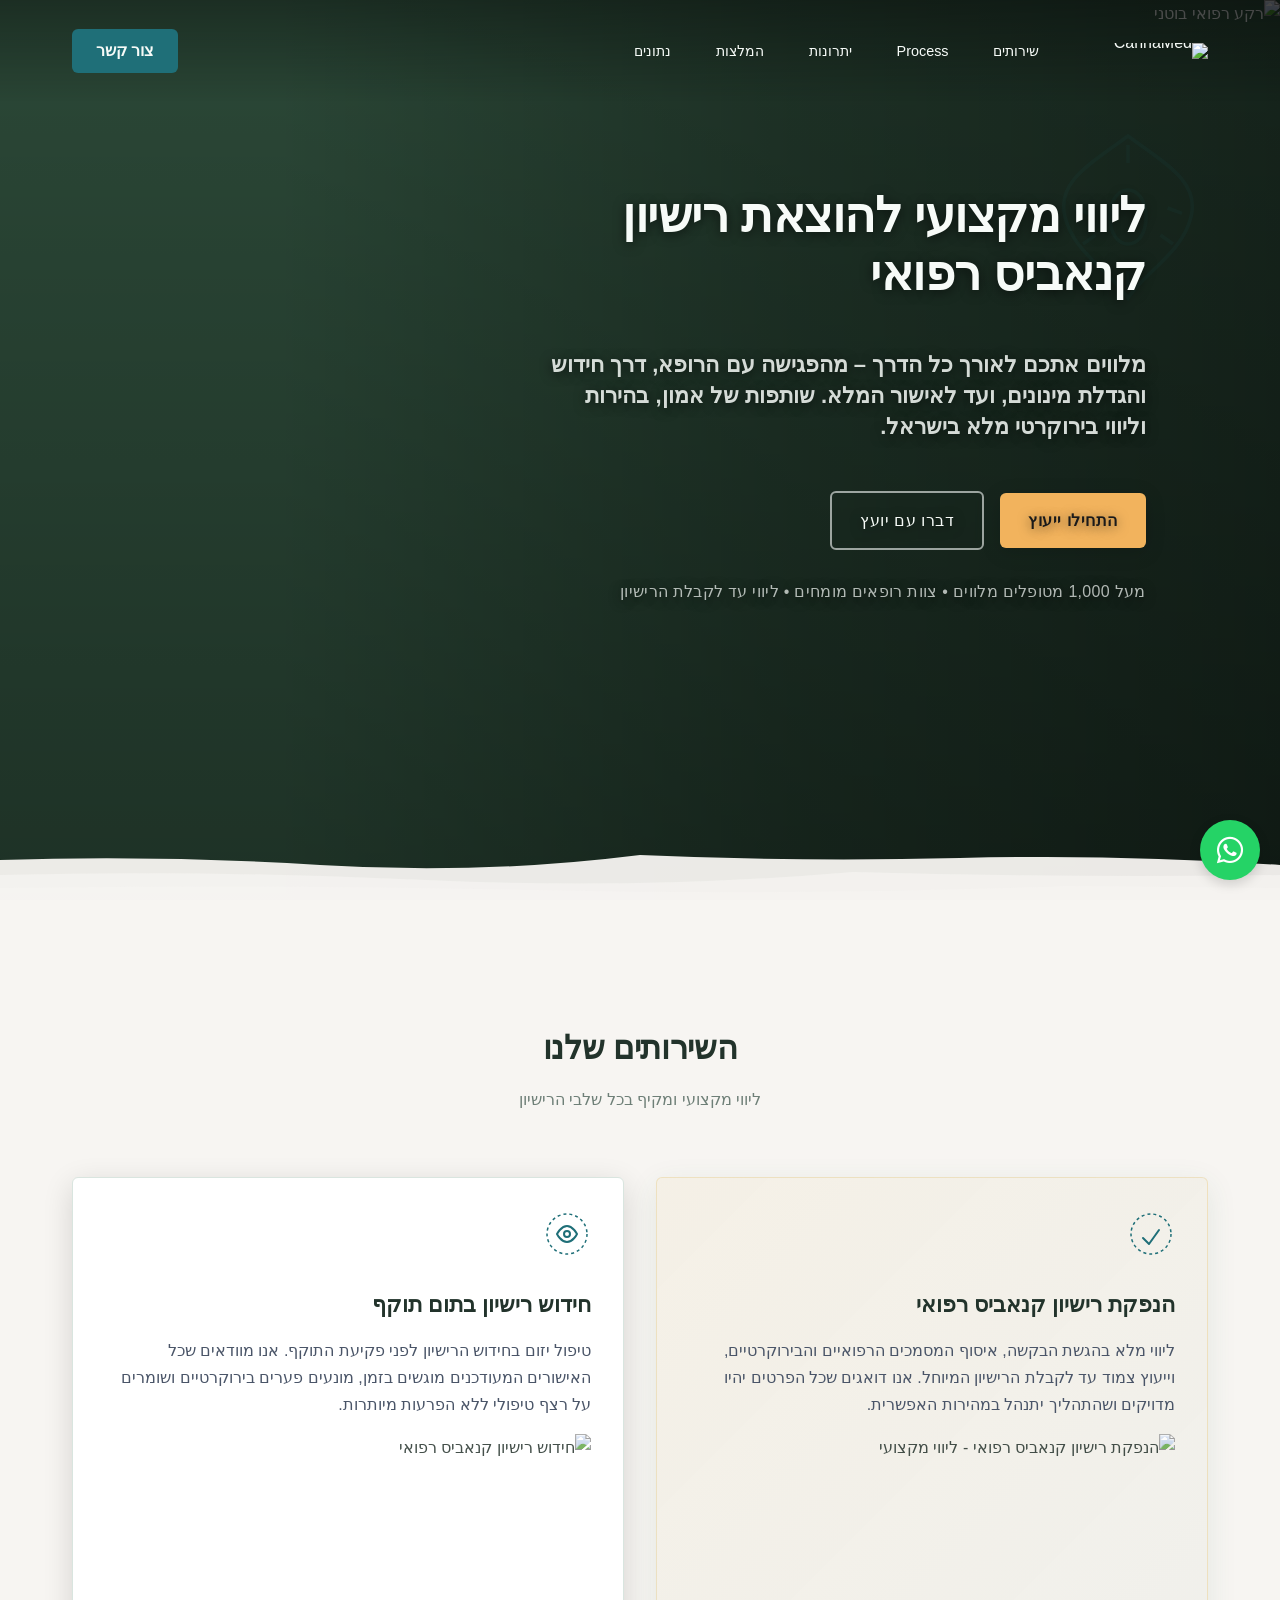
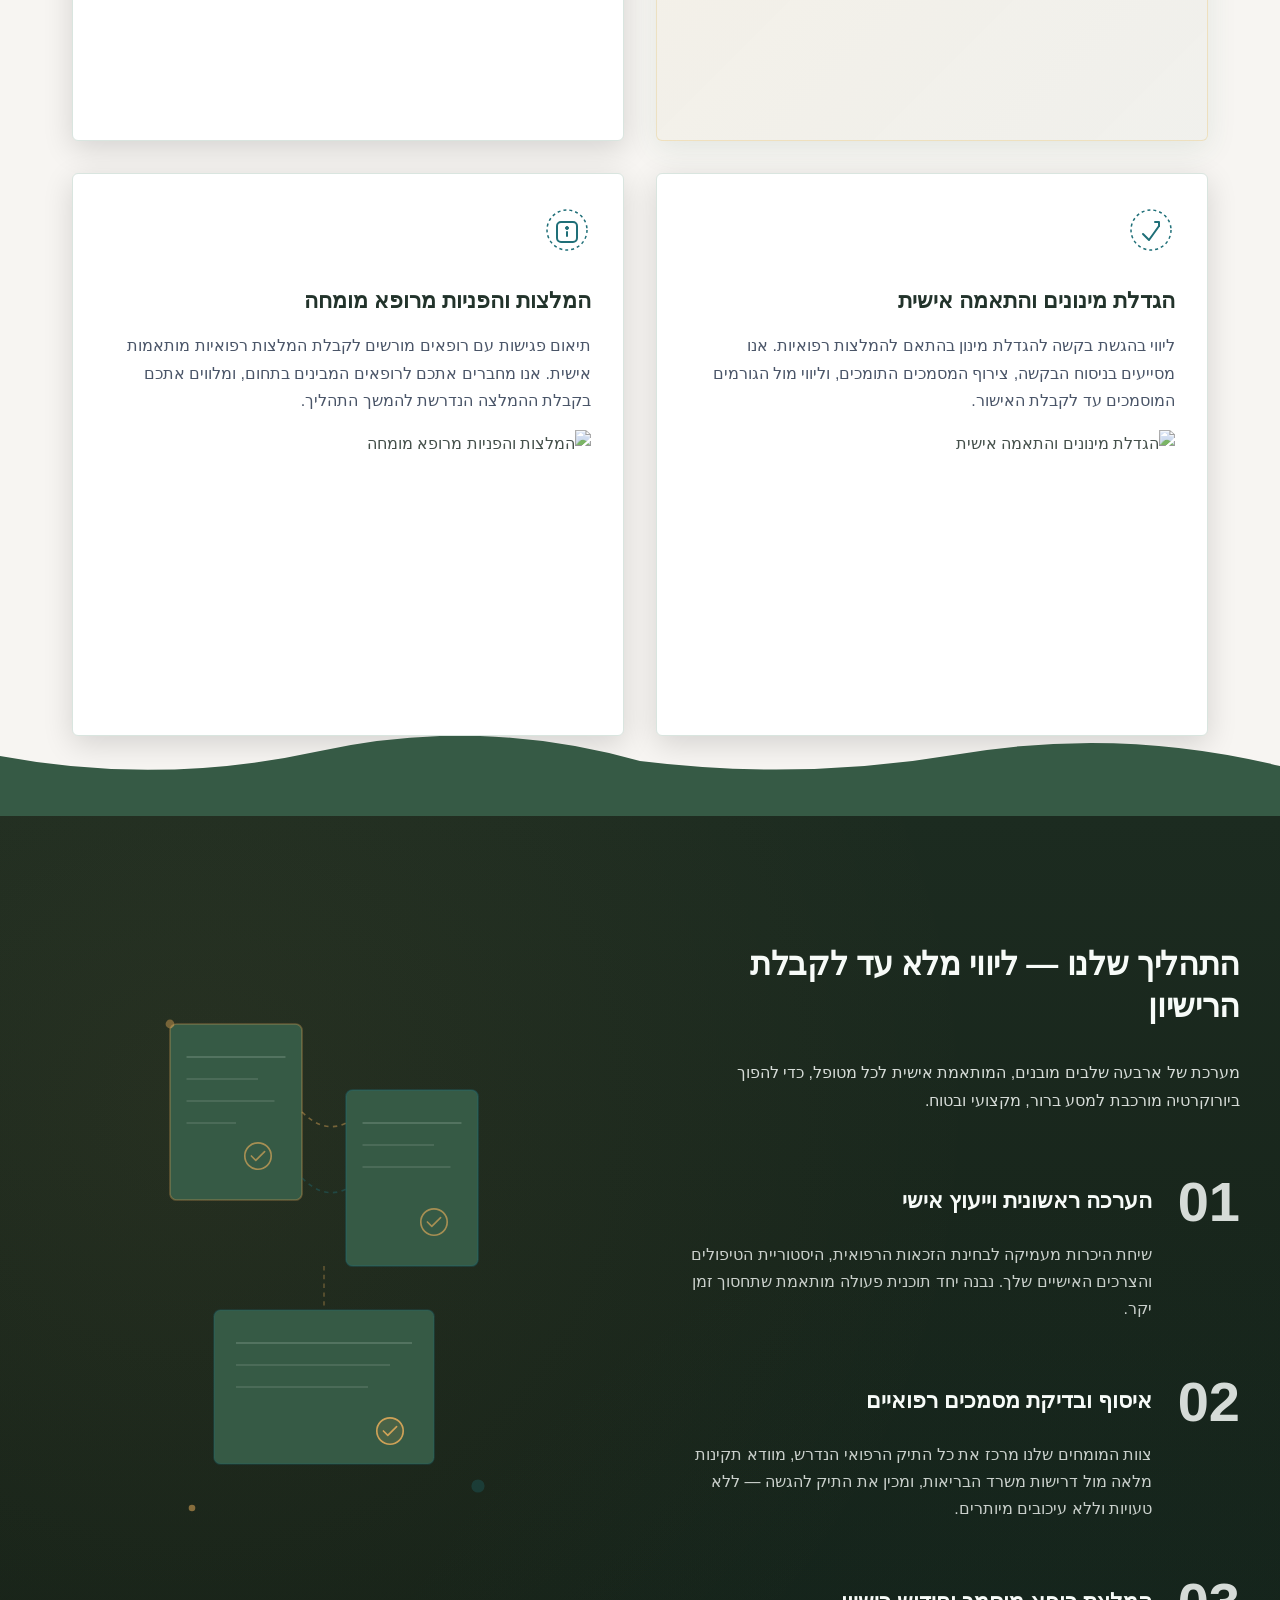
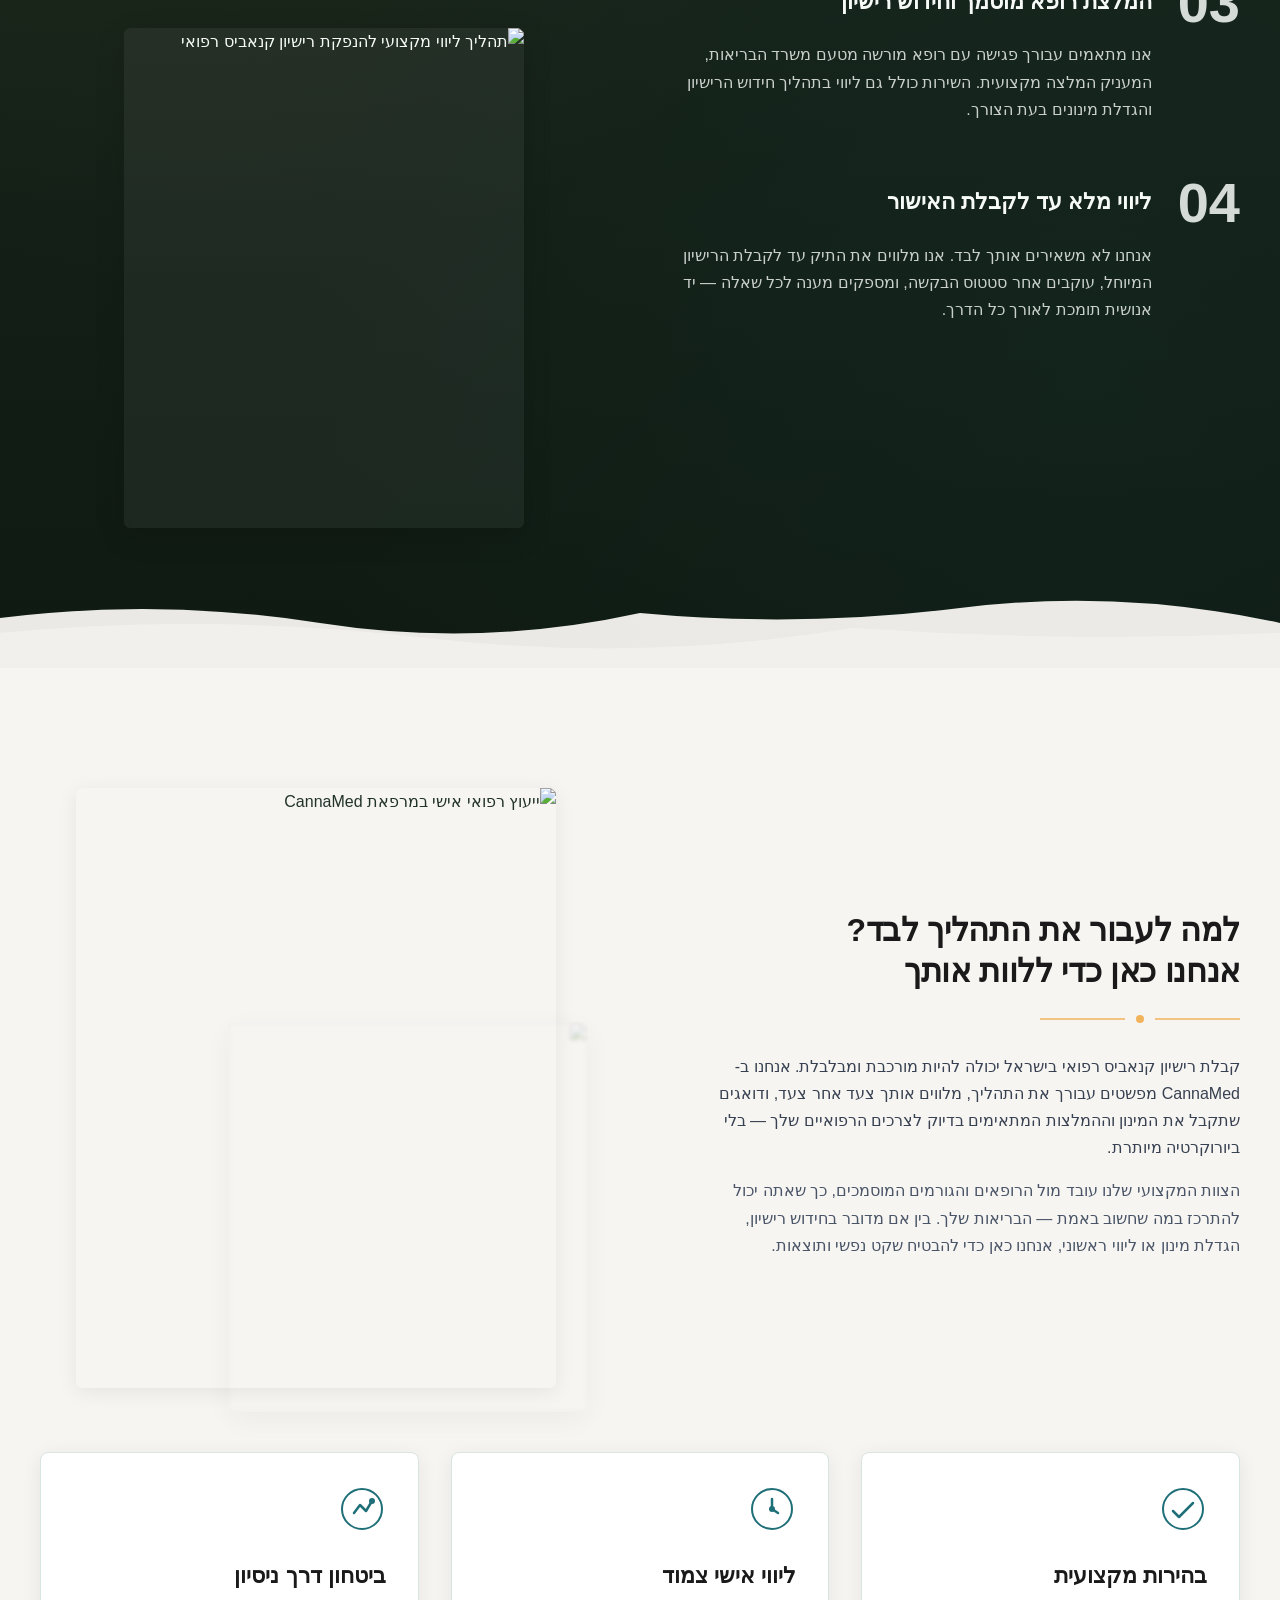
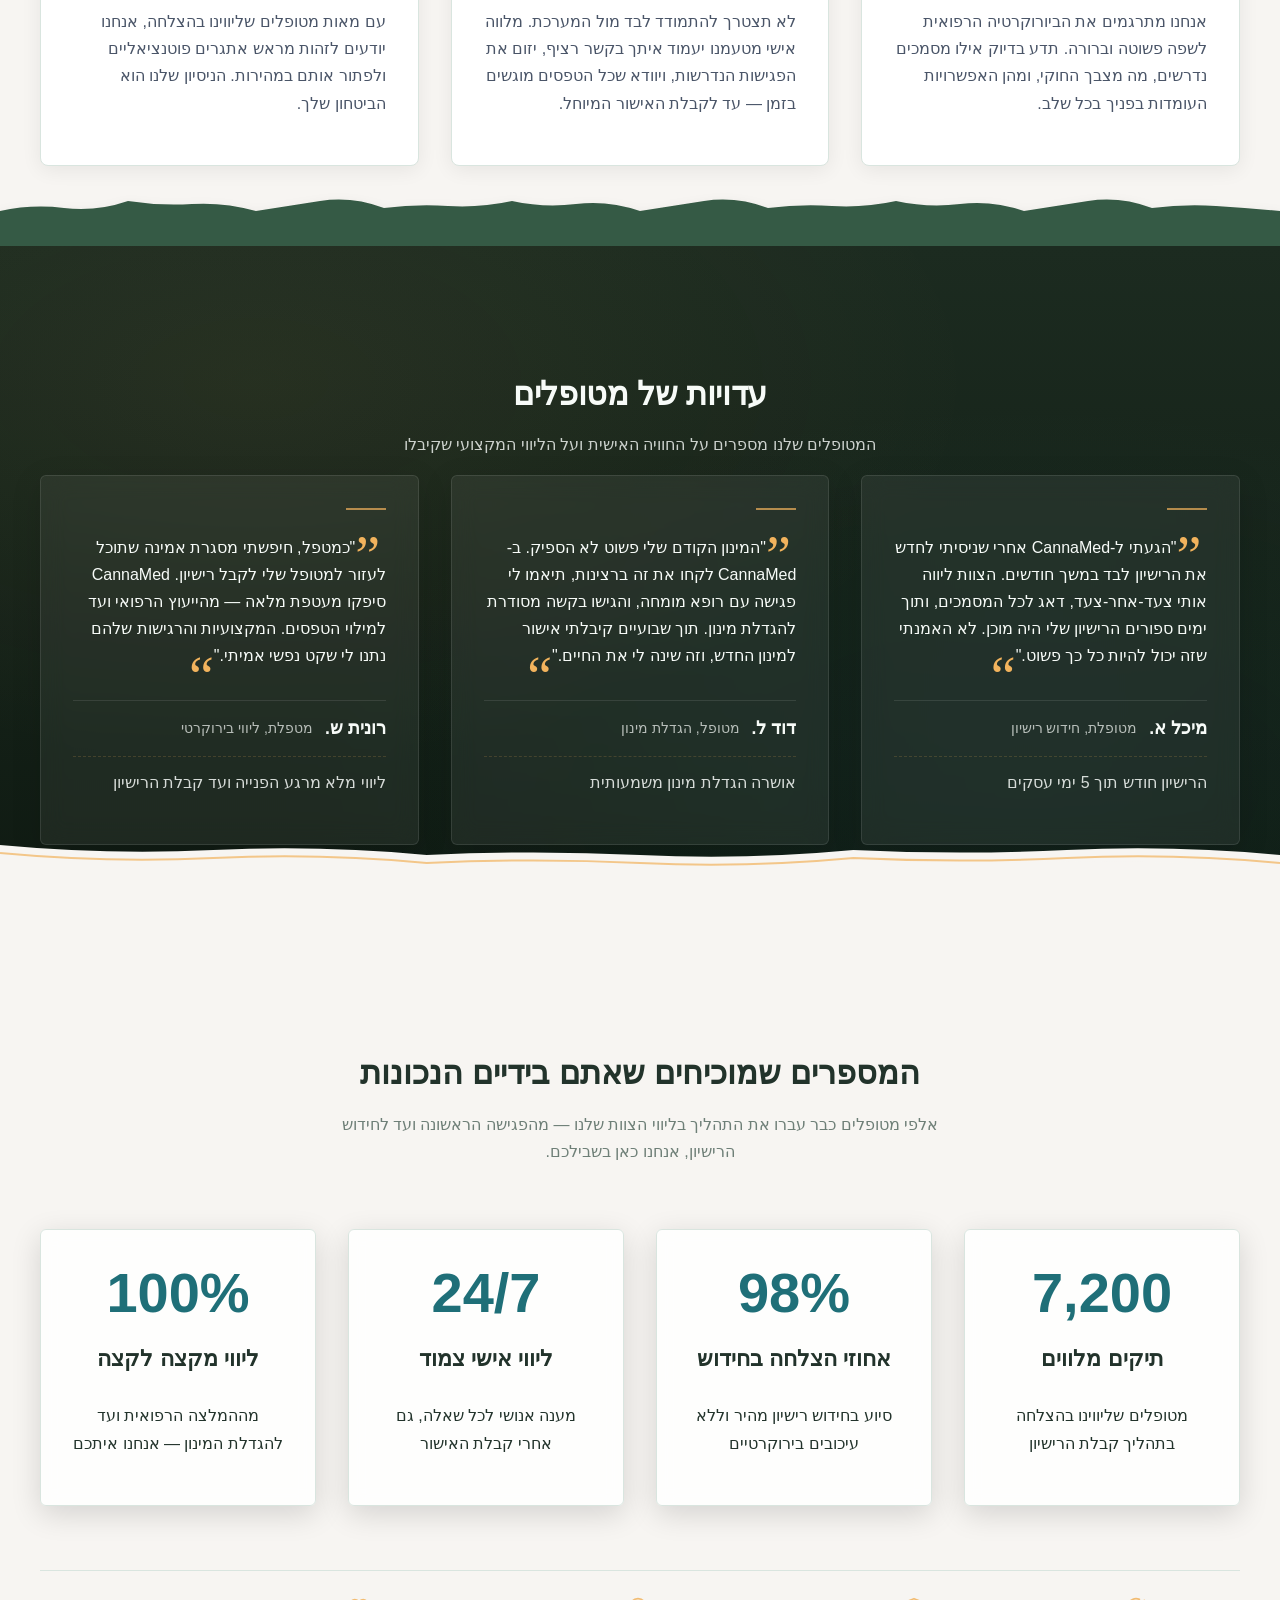
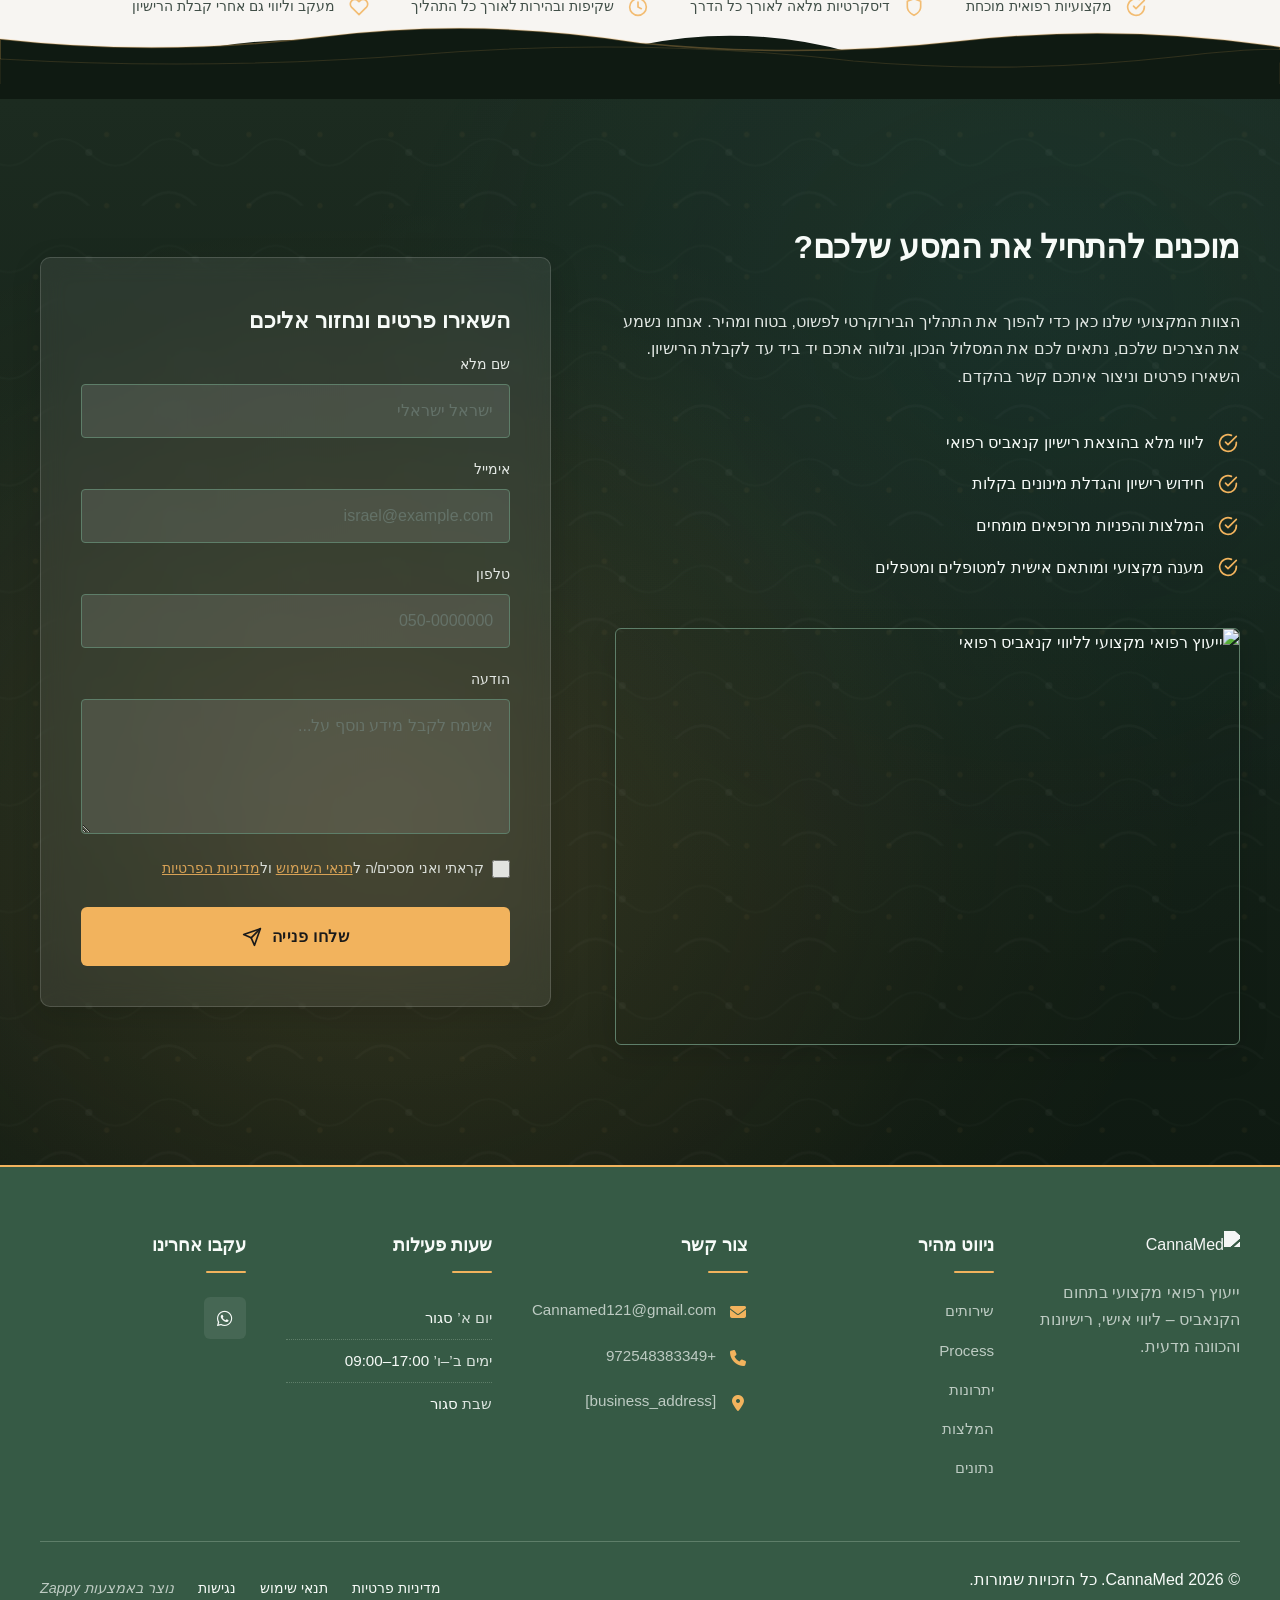
==== commit 9c403e9d: "Background sync: Progressive GitHub Sync" ====
--- a/public/index.html
+++ b/public/index.html
@@ -1 +1 @@
-<!doctype html><html dir="rtl" lang="he"><head><meta charset="UTF-8"><meta content="width=device-width,initial-scale=1" name="viewport"><meta content="index, follow" name="robots"><title>מקבלים רישיון קנאביס רפואי בלי בירוקרטיה — CannaMed</title><meta content="CannaMed מלווה אתכם צעד אחר צעד בתהליך חידוש רישיון לקנאביס רפואי, ייעוץ רפואי והגדלת מינון. פנו עוד היום לשירות אישי ומקצועי ללא טרחה." name="description"><meta content="חידוש רישיון, CannaMed, רישיון קנאביס רפואי, ייעוץ קנאביס רפואי, הגדלת מינון" name="keywords"><link href="/assets/favicon.ico" rel="icon" type="image/x-icon"><link href="/assets/favicon-16x16.png" rel="icon" type="image/png" sizes="16x16"><link href="/assets/favicon-32x32.png" rel="icon" type="image/png" sizes="32x32"><link href="/assets/favicon-48x48.png" rel="icon" type="image/png" sizes="48x48"><link href="/assets/favicon-192x192.png" rel="icon" type="image/png" sizes="192x192"><link href="/assets/favicon-512x512.png" rel="icon" type="image/png" sizes="512x512"><link href="/assets/apple-touch-icon.png" rel="apple-touch-icon"><script>!function(){"use strict";var t="4e98b087-a4d6-4c56-885a-37138d94d5f9",e="https://api.zappy5.com/api/analytics/track",a=18e5,n=2592e6,o=!0,i=!0,r=!0;var s=function(){var e="zappy_visitor_"+t,a=null;try{if(a=localStorage.getItem(e)){var o=JSON.parse(a),i=Date.now();if(i-o.created<n)return o.lastSeen=i,localStorage.setItem(e,JSON.stringify(o)),o.id}}catch(t){console.warn("Zappy Analytics: LocalStorage not available")}var r="zv_"+Date.now()+"_"+Math.random().toString(36).substr(2,9);try{localStorage.setItem(e,JSON.stringify({id:r,created:Date.now(),lastSeen:Date.now()}))}catch(t){}return r}(),c=function(){var e="zappy_session_"+t,n=null;try{if(n=sessionStorage.getItem(e)){var o=JSON.parse(n),i=Date.now();if(i-o.timestamp<a)return o.timestamp=i,sessionStorage.setItem(e,JSON.stringify(o)),o.id}}catch(t){console.warn("Zappy Analytics: SessionStorage not available")}var r="zs_"+Date.now()+"_"+Math.random().toString(36).substr(2,9);try{sessionStorage.setItem(e,JSON.stringify({id:r,timestamp:Date.now()}))}catch(t){}return r}();function l(a,n){n=n||{};var o={website_id:t,event_type:a,page_path:window.location.pathname,referrer:document.referrer||"direct",visitor_id:s,session_id:c,metadata:n};if(navigator.sendBeacon){var i=new Blob([JSON.stringify(o)],{type:"application/json"});navigator.sendBeacon(e,i)}else fetch(e,{method:"POST",headers:{"Content-Type":"application/json"},body:JSON.stringify(o),keepalive:!0}).catch(function(t){console.warn("Zappy Analytics: Failed to track event",t)})}o&&l("pageview",{title:document.title,url:window.location.href}),i&&document.addEventListener("click",function(t){var e=t.target;if("BUTTON"===e.tagName||e.closest("button")){var a="BUTTON"===e.tagName?e:e.closest("button");l("click",{element:"button",text:a.textContent.trim().substring(0,100),id:a.id||null,class:a.className||null})}else if("A"===e.tagName||e.closest("a")){var n="A"===e.tagName?e:e.closest("a");l("navigation",{element:"link",text:n.textContent.trim().substring(0,100),href:n.href,external:n.hostname!==window.location.hostname})}},!0),r&&document.addEventListener("submit",function(t){var e=t.target;l("form_submit",{form_id:e.id||null,form_name:e.name||null,form_action:e.action||null,form_method:e.method||"GET"})},!0);var d=Date.now();window.addEventListener("beforeunload",function(){l("page_unload",{time_on_page:Math.floor((Date.now()-d)/1e3),page_path:window.location.pathname})}),window.zappyAnalytics={track:l,getVisitorId:function(){return s},getSessionId:function(){return c}}}()</script><meta content="מקבלים רישיון קנאביס רפואי בלי בירוקרטיה — CannaMed" property="og:title"><meta content="CannaMed מלווה אתכם צעד אחר צעד בתהליך חידוש רישיון לקנאביס רפואי, ייעוץ רפואי והגדלת מינון. פנו עוד היום לשירות אישי ומקצועי ללא טרחה." property="og:description"><meta content="summary_large_image" name="twitter:card"><meta content="מקבלים רישיון קנאביס רפואי בלי בירוקרטיה — CannaMed" name="twitter:title"><meta content="CannaMed מלווה אתכם צעד אחר צעד בתהליך חידוש רישיון לקנאביס רפואי, ייעוץ רפואי והגדלת מינון. פנו עוד היום לשירות אישי ומקצועי ללא טרחה." name="twitter:description"><meta content="website" property="og:type"><meta content="he_IL" property="og:locale"><link href="https://cdnjs.cloudflare.com/ajax/libs/font-awesome/6.4.0/css/all.min.css" rel="stylesheet"><style>.skip-link{position:absolute;top:0;left:0;transform:translateY(-200%);padding:12px 18px;background:var(--bg-dark,#1a1a1a);color:var(--text-light,#fff);font-weight:600;border-radius:0 0 8px 0;z-index:10000}.skip-link:focus{transform:none;outline:2px solid var(--ring,#fff);outline-offset:2px}:focus-visible{outline:2px solid var(--ring,currentColor);outline-offset:3px}</style><link href="/assets/favicon.ico" rel="icon" type="image/x-icon"><link href="/assets/favicon-16x16.png" rel="icon" type="image/png" sizes="16x16"><link href="/assets/favicon-32x32.png" rel="icon" type="image/png" sizes="32x32"><link href="/assets/favicon-48x48.png" rel="icon" type="image/png" sizes="48x48"><link href="/assets/favicon-192x192.png" rel="icon" type="image/png" sizes="192x192"><link href="/assets/favicon-512x512.png" rel="icon" type="image/png" sizes="512x512"><link href="/assets/apple-touch-icon.png" rel="apple-touch-icon"><link href="https://cdn.jsdelivr.net/npm/vanilla-cookieconsent@3/dist/cookieconsent.css" rel="stylesheet"><script src="https://cdn.jsdelivr.net/npm/vanilla-cookieconsent@3/dist/cookieconsent.umd.js"></script><script src="https://cdn.jsdelivr.net/gh/mickidum/acc_toolbar/acctoolbar/acctoolbar.min.js"></script><link href="/styles.css" rel="stylesheet"><script>window.ZAPPY_WEBSITE_ID="4e98b087-a4d6-4c56-885a-37138d94d5f9",window.ZAPPY_API_BASE="https://api.zappy5.com"</script><style id="zappy-dropdown-submenu-styles">#navMenu li:has(.sub-menu),.nav-menu li:has(.sub-menu),.navbar li:has(.sub-menu),nav li:has(.sub-menu){position:relative}#navMenu .sub-menu,.nav-menu .sub-menu,.navbar .sub-menu,nav .sub-menu{display:block!important;position:absolute!important;top:100%;left:0;min-width:220px;background:#fff;border-radius:8px;box-shadow:0 8px 25px rgba(0,0,0,.15);padding:8px 0;opacity:0;visibility:hidden;transform:translateY(10px);transition:all .3s ease;z-index:1000;list-style:none;pointer-events:none}#navMenu li:hover>.sub-menu,.nav-menu li:hover>.sub-menu,.navbar li:hover>.sub-menu,nav li:hover>.sub-menu{opacity:1!important;visibility:visible!important;transform:translateY(0)!important;pointer-events:auto!important}.sub-menu li{list-style:none;margin:0;padding:0}.sub-menu a{display:block!important;padding:10px 16px!important;color:var(--text-dark,#333)!important;font-weight:500;text-decoration:none;white-space:nowrap;transition:background-color .2s}.sub-menu .zappy-nav-child>a{padding-left:28px!important;font-size:.9em!important;opacity:.85!important}[dir=rtl] .sub-menu .zappy-nav-child>a,html[lang=ar] .sub-menu .zappy-nav-child>a,html[lang=he] .sub-menu .zappy-nav-child>a{padding-left:10px!important;padding-right:28px!important}.sub-menu .zappy-nav-parent>a{font-weight:600!important}.sub-menu a:hover{background-color:#f5f5f5}[dir=rtl] .nav-menu .sub-menu,[dir=rtl] .navbar .sub-menu,[dir=rtl] nav .sub-menu,html[lang=ar] .nav-menu .sub-menu,html[lang=ar] .navbar .sub-menu,html[lang=ar] nav .sub-menu,html[lang=he] .nav-menu .sub-menu,html[lang=he] .navbar .sub-menu,html[lang=he] nav .sub-menu{left:auto!important;right:0!important}.sub-menu:empty,.sub-menu:not(:has(li)):not(:has(> a)),.sub-menu:not(:has(li:not(.zappy-hidden-menu-item))):not(:has(> a)){display:none!important;opacity:0!important;visibility:hidden!important;pointer-events:none!important}li:has(.menu-group-title):hover>.sub-menu{opacity:1!important;visibility:visible!important;transform:translateY(0)!important;pointer-events:auto!important}#navMenu>li>.menu-group-title,.nav-menu>li>.menu-group-title{display:inline-block;padding:.5rem 1rem;cursor:default;user-select:none}@media (max-width:768px){#navMenu .sub-menu,.nav-menu .sub-menu,.navbar .sub-menu,nav .sub-menu{position:static!important;transform:none!important;box-shadow:none!important;background:0 0!important;max-height:0;overflow:hidden;opacity:0;visibility:hidden;transition:max-height .3s ease,opacity .3s ease;padding:0!important;border-radius:0!important}#navMenu .sub-menu.mobile-expanded,.nav-menu .sub-menu.mobile-expanded,.navbar .sub-menu.mobile-expanded{max-height:none!important;overflow-y:visible!important;opacity:1!important;visibility:visible!important;padding:8px 0 8px 16px!important}[dir=rtl] .sub-menu.mobile-expanded,html[lang=he] .sub-menu.mobile-expanded{padding:8px 16px 8px 0!important}#navMenu li:hover>.sub-menu,.nav-menu li:hover>.sub-menu,.navbar li:hover>.sub-menu,nav li:hover>.sub-menu{opacity:0;visibility:hidden;pointer-events:none}#navMenu li>.sub-menu.mobile-expanded,.nav-menu li>.sub-menu.mobile-expanded,.navbar li>.sub-menu.mobile-expanded,nav li>.sub-menu.mobile-expanded{opacity:1!important;visibility:visible!important;pointer-events:auto!important}#navMenu li:has(.sub-menu),.nav-menu li:has(.sub-menu),.navbar li:has(.sub-menu),nav li:has(.sub-menu){display:flex!important;flex-wrap:wrap!important;align-items:center!important;position:relative!important;min-height:44px!important}#navMenu li:has(.sub-menu)>a,.nav-menu li:has(.sub-menu)>a,.navbar li:has(.sub-menu)>a,nav li:has(.sub-menu)>a{flex:1!important;min-width:0!important}#navMenu li:has(.sub-menu)>.menu-group-title,.nav-menu li:has(.sub-menu)>.menu-group-title,.navbar li:has(.sub-menu)>.menu-group-title,nav li:has(.sub-menu)>.menu-group-title{flex:1!important;min-width:0!important;padding:0!important;line-height:inherit!important}#navMenu li:has(.sub-menu)>.sub-menu,.nav-menu li:has(.sub-menu)>.sub-menu,.navbar li:has(.sub-menu)>.sub-menu,nav li:has(.sub-menu)>.sub-menu{flex-basis:100%!important;width:100%!important}#navMenu li:has(.sub-menu)>a [class*=arrow],#navMenu li:has(.sub-menu)>a [class*=chevron],.nav-menu li:has(.sub-menu)>a .fa-angle-down,.nav-menu li:has(.sub-menu)>a .fa-chevron-down,.nav-menu li:has(.sub-menu)>a [class*=arrow],.nav-menu li:has(.sub-menu)>a [class*=chevron],nav li:has(.sub-menu)>a [class*=arrow],nav li:has(.sub-menu)>a [class*=chevron]{display:none!important;visibility:hidden!important}.mobile-submenu-toggle{display:flex!important;align-items:center!important;justify-content:center!important;width:44px!important;height:auto!important;background:0 0!important;border:none!important;cursor:pointer!important;color:var(--text-light)!important;position:static!important;flex-shrink:0!important;align-self:stretch!important;z-index:2!important;padding:0!important;margin:0!important}.mobile-submenu-toggle::after{content:''!important;width:0!important;height:0!important;border-left:6px solid transparent!important;border-right:6px solid transparent!important;border-top:7px solid currentColor!important;transition:transform .3s ease!important}.mobile-submenu-toggle.expanded::after{transform:rotate(180deg)!important}.sub-menu a{padding:10px 0!important;display:block!important;color:var(--text-light)!important;white-space:normal!important}.sub-menu .zappy-nav-child>a{padding-left:28px!important;font-size:.9em!important;opacity:.85!important}[dir=rtl] .sub-menu .zappy-nav-child>a,html[lang=ar] .sub-menu .zappy-nav-child>a,html[lang=he] .sub-menu .zappy-nav-child>a{padding-left:0!important;padding-right:28px!important}.sub-menu .zappy-nav-parent>a{font-weight:600!important}#navMenu.active,.nav-menu.active{max-width:100vw!important;overflow-x:hidden!important;box-sizing:border-box!important}.navbar .sub-menu li a,.zappy-products-dropdown .sub-menu a,nav.navbar .sub-menu li a{color:var(--text-light)!important}}@media (min-width:769px){.mobile-submenu-toggle{display:none!important}}</style><style id="zappy-widget-visibility">html[dir=rtl] .whatsapp-float{right:20px!important;left:auto!important}html:not([dir]) .whatsapp-float,html[dir=ltr] .whatsapp-float{left:20px!important;right:auto!important}html[dir=rtl] #mic-access-tool-general-button,html[dir=rtl] #mic-init-access-tool #mic-access-tool-general-button,html[dir=rtl] #mic-init-access-tool .mic-access-tool-general-button,html[dir=rtl] ._access-icon,html[dir=rtl] .mic-access-tool-general-button{left:20px!important;right:auto!important}html:not([dir]) #mic-access-tool-general-button,html:not([dir]) #mic-init-access-tool #mic-access-tool-general-button,html:not([dir]) #mic-init-access-tool .mic-access-tool-general-button,html:not([dir]) ._access-icon,html:not([dir]) .mic-access-tool-general-button,html[dir=ltr] #mic-access-tool-general-button,html[dir=ltr] #mic-init-access-tool #mic-access-tool-general-button,html[dir=ltr] #mic-init-access-tool .mic-access-tool-general-button,html[dir=ltr] ._access-icon,html[dir=ltr] .mic-access-tool-general-button{right:20px!important;left:auto!important}@media (max-width:768px){.whatsapp-float{display:flex!important}}@media (min-width:769px){.whatsapp-float{display:flex!important}}@media (max-width:768px){#mic-access-tool-general-button,#mic-init-access-tool #mic-access-tool-general-button,#mic-init-access-tool .mic-access-tool-general-button,._access-icon,.mic-access-tool-general-button{display:flex!important;visibility:visible!important;opacity:1!important;pointer-events:auto!important}#mic-access-tool-box.opened-mic-access-tool,#mic-init-access-tool #mic-access-tool-box.opened-mic-access-tool,.mic-access-tool-box.opened-mic-access-tool{visibility:visible!important;opacity:1!important;pointer-events:auto!important}}@media (min-width:769px){#mic-access-tool-general-button,#mic-init-access-tool #mic-access-tool-general-button,#mic-init-access-tool .mic-access-tool-general-button,._access-icon,.mic-access-tool-general-button{display:flex!important;visibility:visible!important;opacity:1!important;pointer-events:auto!important}#mic-access-tool-box.opened-mic-access-tool,#mic-init-access-tool #mic-access-tool-box.opened-mic-access-tool,.mic-access-tool-box.opened-mic-access-tool{visibility:visible!important;opacity:1!important;pointer-events:auto!important}}</style></head><body><a href="#main" class="skip-link">דלג לתוכן הראשי</a><nav class="navbar" dir="rtl"><button class="mobile-toggle" aria-label="Menu" id="mobileToggle"><svg viewBox="0 0 24 24" fill="none" height="24" width="24" class="hamburger-icon"><path d="M3 12h18M3 6h18M3 18h18" stroke="currentColor" stroke-width="2" stroke-linecap="round"></path></svg> <svg viewBox="0 0 24 24" fill="none" height="24" width="24" class="close-icon" style="display:none"><path d="M18 6L6 18M6 6l12 12" stroke="currentColor" stroke-width="2" stroke-linecap="round"></path></svg></button> <button class="phone-header-btn" aria-label="Call" data-phone="+972548383394"><svg viewBox="0 0 24 24" fill="currentColor" height="20" width="20"><path d="M22 16.92v3a2 2 0 0 1-2.18 2 19.79 19.79 0 0 1-8.63-3.07 19.5 19.5 0 0 1-6-6 19.79 19.79 0 0 1-3.07-8.67A2 2 0 0 1 4.11 2h3a2 2 0 0 1 2 1.72 12.84 12.84 0 0 0 .7 2.81 2 2 0 0 1-.45 2.11L8.09 9.91a16 16 0 0 0 6 6l1.27-1.27a2 2 0 0 1 2.11-.45 12.84 12.84 0 0 0 2.81.7A2 2 0 0 1 22 16.92z"></path></svg></button><div class="nav-container"><div class="nav-right-group"><div class="nav-brand"><a href="/" class="logo-link"><img alt="CannaMed" class="logo" src="/assets/site-----image-1.webp"></a></div><ul class="nav-menu" id="navMenu"><li><a href="#services">שירותים</a></li><li><a href="#process">Process</a></li><li><a href="#benefits">יתרונות</a></li><li><a href="#testimonials">המלצות</a></li><li><a href="#stats">נתונים</a></li><li class="mobile-contact-link nav-cta-mobile-item"><a href="#contact" class="nav-cta-btn">צור קשר</a></li></ul></div><div class="nav-cta-container"><a href="#contact" class="nav-cta-btn">צור קשר</a></div></div></nav><script>window.addEventListener("load",function(){const e=document.querySelector(".navbar, nav, header");if(!e)return void console.log("[Navbar] Navbar element not found");let t=document.getElementById("mobileToggle")||document.querySelector(".mobile-toggle")||document.querySelector(".hamburger")||document.querySelector(".hamburger-menu")||document.querySelector(".menu-toggle")||document.querySelector(".burger-menu")||document.querySelector('[aria-label="Menu"]')||document.querySelector('[aria-label="תפריט"]');const o=document.querySelector(".phone-header-btn"),n=window.getComputedStyle(e);let r=n.backgroundColor;if(console.log("[Navbar] Initial navbar background:",r),"transparent"===r||"rgba(0, 0, 0, 0)"===r||r.startsWith("rgba")&&r.includes(", 0)")){const e=n.backgroundImage;if(e&&"none"!==e)console.log("[Navbar] Navbar has background image/gradient, using dark text"),r="rgb(240, 240, 240)";else{const e=window.getComputedStyle(document.body).backgroundColor;console.log("[Navbar] Navbar transparent, using body background:",e),r=e}}const a=r.match(/\d+/g);if(a&&a.length>=3){const e=(.299*parseInt(a[0])+.587*parseInt(a[1])+.114*parseInt(a[2]))/255;console.log("[Navbar] Mobile button colors preserved from Claude CSS (luminance:",e.toFixed(2)+")");const n=document.createElement("style");n.id="zappy-mobile-nav-fix";document.documentElement.lang;document.documentElement.dir,n.textContent='\n        /* Hide mobile buttons on desktop, show only on mobile */\n        @media (min-width: 769px) {\n          .mobile-toggle,\n          .phone-header-btn {\n            display: none !important;\n          }\n        }\n        \n        /* Show and position mobile buttons correctly on mobile */\n        @media (max-width: 768px) {\n          .navbar,\n          nav.navbar {\n            min-height: 70px !important;\n          }\n\n          .mobile-toggle,\n          .phone-header-btn {\n            position: absolute !important;\n            top: 0 !important;\n            bottom: 0 !important;\n            margin-top: auto !important;\n            margin-bottom: auto !important;\n            transform: none !important;\n            z-index: 1001 !important;\n            display: flex !important;\n            align-items: center !important;\n            justify-content: center !important;\n            width: 36px !important;\n            height: 36px !important;\n            border-radius: 50% !important;\n            border: none !important;\n            cursor: pointer !important;\n            padding: 6px !important;\n            background: none !important;\n            color: var(--nav-text, var(--text-light)) !important;\n            touch-action: manipulation !important;\n            -webkit-tap-highlight-color: transparent !important;\n          }\n\n          html[data-zappy-site-type="ecommerce"] .phone-header-btn,\n          body[data-zappy-site-type="ecommerce"] .phone-header-btn,\n          html[data-zappy-site-type="ecommerce"] header .phone-header-btn,\n          html[data-zappy-site-type="ecommerce"] nav .phone-header-btn {\n            display: none !important;\n            visibility: hidden !important;\n            width: 0 !important;\n            height: 0 !important;\n            min-width: 0 !important;\n            overflow: hidden !important;\n          }\n          \n          /* LTR positioning (default): hamburger LEFT, phone RIGHT */\n          html:not([dir="rtl"]):not([lang="he"]):not([lang="ar"]) .mobile-toggle,\n          html[dir="ltr"] .mobile-toggle {\n            left: 12px !important;\n            right: auto !important;\n          }\n          html:not([dir="rtl"]):not([lang="he"]):not([lang="ar"]) .phone-header-btn,\n          html[dir="ltr"] .phone-header-btn {\n            right: 12px !important;\n            left: auto !important;\n          }\n          \n          /* RTL positioning: hamburger RIGHT, phone LEFT */\n          html[dir="rtl"] .mobile-toggle,\n          html[lang="he"] .mobile-toggle,\n          html[lang="ar"] .mobile-toggle {\n            right: 12px !important;\n            left: auto !important;\n          }\n          html[dir="rtl"] .phone-header-btn,\n          html[lang="he"] .phone-header-btn,\n          html[lang="ar"] .phone-header-btn {\n            left: 12px !important;\n            right: auto !important;\n          }\n          \n          /* CRITICAL: Ensure nav-container has min-height on mobile */\n          /* All children are positioned absolutely/fixed on mobile, so height:auto collapses to 0 */\n          .nav-container {\n            min-height: 70px !important;\n            position: relative !important;\n          }\n          \n          /* Ensure SVG icons are properly sized and inherit color */\n          .mobile-toggle svg,\n          .phone-header-btn svg {\n            width: 24px !important;\n            height: 24px !important;\n            /* Don\'t force display - let JavaScript control hamburger/close toggle */\n          }\n          \n          /* Reset nav-cta-container on mobile - remove desktop box-shadow/padding */\n          /* that creates a visible ghost box when CTA button is hidden */\n          .nav-cta-container {\n            box-shadow: none !important;\n            padding: 0 !important;\n          }\n          \n          /* Hide nav-cta-container entirely on mobile when there\'s no lang-switcher */\n          /* (only the CTA button is inside, and it\'s hidden on mobile) */\n          .nav-cta-container:not(:has(.lang-switcher)) {\n            display: none !important;\n          }\n          \n          /* CRITICAL: Prevent hero image fade gradient from bleeding over headline text */\n          /* The .image-fade-gradient has bottom: -30px (extends below parent) */\n          /* On mobile stacked layout, this overlaps the h1 text below the image */\n          .hero-image-column {\n            overflow: hidden !important;\n          }\n          .image-fade-gradient {\n            bottom: 0 !important;\n          }\n          \n          /* Hide desktop language switcher on mobile - hamburger menu handles it */\n          /* High specificity to override stored CSS */\n          .lang-switcher,\n          .nav-cta-container .lang-switcher,\n          .nav-container .lang-switcher,\n          .navbar .lang-switcher,\n          .navbar .nav-cta-container .lang-switcher {\n            display: none !important;\n          }\n        }\n      ';const r=document.getElementById("zappy-mobile-nav-fix");r&&r.remove(),document.head.appendChild(n),console.log("[Navbar] Critical CSS injected for mobile nav positioning");const i=window.innerWidth<=768;if(t){const e=t.querySelector(".hamburger-icon"),o=t.querySelector(".close-icon");e&&(e.style.setProperty("width","24px","important"),e.style.setProperty("height","24px","important"),e.style.setProperty("display","block","important")),o&&(o.style.setProperty("width","24px","important"),o.style.setProperty("height","24px","important"),o.style.setProperty("display","none","important")),i?(t.style.setProperty("position","absolute","important"),t.style.setProperty("top","0","important"),t.style.setProperty("bottom","0","important"),t.style.setProperty("margin-top","auto","important"),t.style.setProperty("margin-bottom","auto","important"),t.style.setProperty("transform","none","important"),t.style.setProperty("z-index","1001","important"),t.style.removeProperty("left"),t.style.removeProperty("right"),console.log("[Navbar] Mobile toggle positioning applied (mobile viewport)")):(t.style.removeProperty("position"),t.style.removeProperty("top"),t.style.removeProperty("transform"),t.style.removeProperty("z-index"),t.style.removeProperty("left"),t.style.removeProperty("right"),console.log("[Navbar] Desktop viewport - cleared mobile toggle inline positioning"))}if(o){const e=o.querySelector("svg");e&&(e.style.width="24px",e.style.height="24px",e.setAttribute("width","24"),e.setAttribute("height","24")),i?(o.style.setProperty("position","absolute","important"),o.style.setProperty("top","0","important"),o.style.setProperty("bottom","0","important"),o.style.setProperty("margin-top","auto","important"),o.style.setProperty("margin-bottom","auto","important"),o.style.setProperty("transform","none","important"),o.style.setProperty("z-index","1001","important"),o.style.removeProperty("left"),o.style.removeProperty("right"),console.log("[Navbar] Phone button positioning applied (mobile viewport)")):(o.style.removeProperty("position"),o.style.removeProperty("top"),o.style.removeProperty("transform"),o.style.removeProperty("z-index"),o.style.removeProperty("left"),o.style.removeProperty("right"),console.log("[Navbar] Desktop viewport - cleared phone button inline positioning"))}}else console.log("[Navbar] Could not parse background color:",r);t=document.getElementById("mobileToggle")||document.querySelector(".mobile-toggle")||document.querySelector(".hamburger")||document.querySelector(".hamburger-menu")||document.querySelector(".menu-toggle")||document.querySelector(".burger-menu")||document.querySelector('[aria-label="Menu"]')||document.querySelector('[aria-label="תפריט"]');const i=document.getElementById("navMenu")||document.querySelector(".nav-menu")||document.querySelector(".nav-links")||document.querySelector("nav ul:not(.submenu)");if(!t||!i)return void console.log("[Navbar] Mobile toggle or menu not found:",{toggle:!!t,menu:!!i});i.id||(i.id="navMenu"),console.log("[Navbar] Initializing mobile menu...");const l=t.cloneNode(!0);t.parentNode.replaceChild(l,t);var s=0;function p(e){var t=Date.now();t-s<300||(s=t,function(e){e.preventDefault(),e.stopPropagation();const t=l.querySelector(".hamburger-icon"),o=l.querySelector(".close-icon");i.classList.contains("active")?(i.classList.remove("active"),t&&t.style.setProperty("display","block","important"),o&&o.style.setProperty("display","none","important"),document.body.style.overflow="",document.body.classList.remove("menu-open"),console.log("[Navbar] Menu closed")):(i.classList.add("active"),t&&t.style.setProperty("display","none","important"),o&&o.style.setProperty("display","block","important"),document.body.style.overflow="hidden",document.body.classList.add("menu-open"),console.log("[Navbar] Menu opened"))}(e))}l.addEventListener("click",p),l.addEventListener("touchend",p),document.addEventListener("keydown",function(e){if(("Escape"===e.key||"Esc"===e.key)&&i.classList.contains("active")){const e=l.querySelector(".hamburger-icon"),t=l.querySelector(".close-icon");i.classList.remove("active"),e&&e.style.setProperty("display","block","important"),t&&t.style.setProperty("display","none","important"),document.body.style.overflow="",document.body.classList.remove("menu-open"),console.log("[Navbar] Menu closed (Escape)")}}),i.querySelectorAll("a").forEach(function(e){e.addEventListener("click",function(){if("#"===this.getAttribute("href"))return;const e=l.querySelector(".hamburger-icon"),t=l.querySelector(".close-icon");i.classList.remove("active"),e&&e.style.setProperty("display","block","important"),t&&t.style.setProperty("display","none","important"),document.body.style.overflow="",document.body.classList.remove("menu-open"),console.log("[Navbar] Menu closed (link clicked)")})});var m=i.querySelectorAll(".dropdown-toggle");m.forEach(function(e){e.addEventListener("click",function(e){e.preventDefault(),e.stopPropagation();var t=this.closest(".nav-dropdown");t&&(t.parentNode.querySelectorAll(".nav-dropdown.open").forEach(function(e){e!==t&&e.classList.remove("open")}),t.classList.toggle("open"),console.log("[Navbar] Dropdown toggled:",t.classList.contains("open")?"open":"closed"))})}),document.addEventListener("click",function(e){e.target.closest(".nav-dropdown")||document.querySelectorAll(".nav-dropdown.open").forEach(function(e){e.classList.remove("open")})}),console.log("[Navbar] Dropdown handlers initialized for "+m.length+" dropdowns"),o&&o.addEventListener("click",function(){const e=document.querySelectorAll('a[href^="tel:"]'),t=e.length>0?e[0].getAttribute("href").replace("tel:",""):"+972548383394";window.location.href="tel:"+t,console.log("[Navbar] Phone button clicked")}),console.log("[Navbar] Mobile menu initialized successfully")})</script><main id="main"><section class="index-hero-section" data-band-index="0" data-layout-spec="בית-hero" id="hero" data-hero-type="fullscreen-scrim"><img alt="רקע רפואי בוטני" class="hero-bg-img" src="/assets/site-index-hero-image-1.webp" data-context="Macro close-up of soft-focus cannabis leaves in deep teal-green tones, overlaid with subtle document-like textures and a refined clinical atmosphere. Cinematic lighting with warm amber highlights." data-placeholder="index-hero-image-1" height="600" loading="eager" width="1200" data-hero-bg="true" fetchpriority="high"><div class="hero-scrim" aria-hidden="true"></div><div class="index-hero-divider-wrapper" aria-hidden="true" data-no-icon-edit="true"><svg viewBox="0 0 1200 100" xmlns="http://www.w3.org/2000/svg" preserveAspectRatio="none"><path d="M0,100 L0,60 Q150,55 300,65 T600,55 Q750,62 900,58 T1200,65 L1200,100 Z" fill="#F7F5F2" opacity="0.95"></path><path d="M0,100 L0,75 Q200,70 400,80 T800,72 Q1000,78 1200,75 L1200,100 Z" fill="#F7F5F2" opacity="0.7"></path><path d="M0,100 L0,88 Q250,84 500,90 T1000,86 L1200,88 L1200,100 Z" fill="#F7F5F2" opacity="0.4"></path></svg></div><div class="hero-overlay-group"><div class="hero-watermark" aria-hidden="true"><svg viewBox="0 0 100 100" xmlns="http://www.w3.org/2000/svg"><path d="M50 5 C30 20 10 30 15 50 C20 70 40 80 50 95 C60 80 80 70 85 50 C90 30 70 20 50 5 Z M50 35 C55 35 60 40 60 50 C60 60 55 65 50 65 C45 65 40 60 40 50 C40 40 45 35 50 35 Z M50 10 L50 20 M50 80 L50 90 M20 45 L28 48 M72 45 L80 48 M25 65 L32 60 M68 60 L75 65" stroke="var(--primary)" stroke-width="2" fill="none" opacity="0.15"></path></svg></div><h1 class="hero-title">ליווי מקצועי להוצאת רישיון קנאביס רפואי</h1><h3 class="hero-subtitle">מלווים אתכם לאורך כל הדרך – מהפגישה עם הרופא, דרך חידוש והגדלת מינונים, ועד לאישור המלא. שותפות של אמון, בהירות וליווי בירוקרטי מלא בישראל.</h3><div class="hero-cta-group"><a href="#contact" class="hero-cta-primary">התחילו ייעוץ</a> <a href="#contact" class="hero-cta-secondary">דברו עם יועץ</a></div><p class="hero-trust-line">מעל 1,000 מטופלים מלווים • צוות רופאים מומחים • ליווי עד לקבלת הרישיון</p></div></section><section class="index-services-section" data-band-index="1" data-layout-spec="בית-services" id="services" data-section-type="services"><div class="index-services-section__container"><header class="index-services-section__header"><h2 class="index-services-section__title">השירותים שלנו</h2><p class="index-services-section__subtitle">ליווי מקצועי ומקיף בכל שלבי הרישיון</p></header><div class="index-services-section__grid"><article class="index-services-section__card index-services-section__card--accent"><div class="index-services-section__card-icon"><svg viewBox="0 0 48 48" fill="none" data-element-type="icon" data-icon-type="svg" xmlns="http://www.w3.org/2000/svg"><circle cx="24" cy="24" r="20" stroke="currentColor" stroke-width="1.5" stroke-dasharray="3 3"></circle><path d="M16 28L22 34L32 20" stroke="currentColor" stroke-width="2" stroke-linecap="round" stroke-linejoin="round"></path></svg></div><h3 class="index-services-section__card-title">הנפקת רישיון קנאביס רפואי</h3><p class="index-services-section__card-text">ליווי מלא בהגשת הבקשה, איסוף המסמכים הרפואיים והבירוקרטיים, וייעוץ צמוד עד לקבלת הרישיון המיוחל. אנו דואגים שכל הפרטים יהיו מדויקים ושהתהליך יתנהל במהירות האפשרית.</p><img alt="הנפקת רישיון קנאביס רפואי - ליווי מקצועי" class="index-services-section__card-img" src="/assets/site-index-services-image-1.webp" data-context="A clean, clinical yet botanical flat-lay composition: a stethoscope, a cannabis leaf silhouette, and a partially unrolled medical certificate on a soft sage-green linen background, shot from above with soft natural light and subtle map-grid contour lines at very low opacity." data-placeholder="index-services-image-1" height="400" loading="lazy" width="600" decoding="async"></article><article class="index-services-section__card"><div class="index-services-section__card-icon"><svg viewBox="0 0 48 48" fill="none" data-element-type="icon" data-icon-type="svg" xmlns="http://www.w3.org/2000/svg"><circle cx="24" cy="24" r="20" stroke="currentColor" stroke-width="1.5" stroke-dasharray="3 3"></circle><path d="M14 24C14 24 18 16 24 16C30 16 34 24 34 24C34 24 30 32 24 32C18 32 14 24 14 24Z" stroke="currentColor" stroke-width="2" stroke-linecap="round" stroke-linejoin="round"></path><circle cx="24" cy="24" r="3" stroke="currentColor" stroke-width="2"></circle></svg></div><h3 class="index-services-section__card-title">חידוש רישיון בתום תוקף</h3><p class="index-services-section__card-text">טיפול יזום בחידוש הרישיון לפני פקיעת התוקף. אנו מוודאים שכל האישורים המעודכנים מוגשים בזמן, מונעים פערים בירוקרטיים ושומרים על רצף טיפולי ללא הפרעות מיותרות.</p><img alt="חידוש רישיון קנאביס רפואי" class="index-services-section__card-img" src="/assets/site-index-services-image-2.webp" data-context="A macro photograph of a calendar page with a circled date and a small green cannabis leaf placed beside it, resting on a textured off-white paper background with faint geometric botanical line patterns, evoking renewal and continuity." data-placeholder="index-services-image-2" height="400" loading="lazy" width="600" decoding="async"></article><article class="index-services-section__card"><div class="index-services-section__card-icon"><svg viewBox="0 0 48 48" fill="none" data-element-type="icon" data-icon-type="svg" xmlns="http://www.w3.org/2000/svg"><circle cx="24" cy="24" r="20" stroke="currentColor" stroke-width="1.5" stroke-dasharray="3 3"></circle><path d="M16 28L22 34L32 20" stroke="currentColor" stroke-width="2" stroke-linecap="round" stroke-linejoin="round"></path><path d="M32 20V16H28" stroke="currentColor" stroke-width="2" stroke-linecap="round" stroke-linejoin="round"></path></svg></div><h3 class="index-services-section__card-title">הגדלת מינונים והתאמה אישית</h3><p class="index-services-section__card-text">ליווי בהגשת בקשה להגדלת מינון בהתאם להמלצות רפואיות. אנו מסייעים בניסוח הבקשה, צירוף המסמכים התומכים, וליווי מול הגורמים המוסמכים עד לקבלת האישור.</p><img alt="הגדלת מינונים והתאמה אישית" class="index-services-section__card-img" src="/assets/site-index-services-image-3.webp" data-context="A minimalist top-down view of a glass dropper bottle with amber-tinted oil, a small notepad with handwritten dosage notes, and a delicate cannabis leaf, arranged on a light cream surface with subtle map-contour grid overlay." data-placeholder="index-services-image-3" height="400" loading="lazy" width="600" decoding="async"></article><article class="index-services-section__card"><div class="index-services-section__card-icon"><svg viewBox="0 0 48 48" fill="none" data-element-type="icon" data-icon-type="svg" xmlns="http://www.w3.org/2000/svg"><circle cx="24" cy="24" r="20" stroke="currentColor" stroke-width="1.5" stroke-dasharray="3 3"></circle><path d="M18 16H30C32.2091 16 34 17.7909 34 20V32C34 34.2091 32.2091 36 30 36H18C15.7909 36 14 34.2091 14 32V20C14 17.7909 15.7909 16 18 16Z" stroke="currentColor" stroke-width="2"></path><path d="M24 26V30" stroke="currentColor" stroke-width="2" stroke-linecap="round"></path><circle cx="24" cy="22" r="1.5" fill="currentColor"></circle></svg></div><h3 class="index-services-section__card-title">המלצות והפניות מרופא מומחה</h3><p class="index-services-section__card-text">תיאום פגישות עם רופאים מורשים לקבלת המלצות רפואיות מותאמות אישית. אנו מחברים אתכם לרופאים המבינים בתחום, ומלווים אתכם בקבלת ההמלצה הנדרשת להמשך התהליך.</p><img alt="המלצות והפניות מרופא מומחה" class="index-services-section__card-img" src="/assets/site-index-services-image-4.webp" data-context="A warm, softly lit scene of a doctor's hands writing on a prescription pad with a small green cannabis leaf icon visible on the paper, set against a blurred background of a modern clinic with botanical elements." data-placeholder="index-services-image-4" height="400" loading="lazy" width="600" decoding="async"></article></div></div><div class="index-services-section__divider-wrapper"><svg viewBox="0 0 1200 80" xmlns="http://www.w3.org/2000/svg" preserveAspectRatio="none" aria-hidden="true" data-no-icon-edit="true"><path d="M0,80 L0,20 Q150,50 300,15 T600,25 Q750,45 900,18 T1200,30 L1200,80 Z" fill="var(--bg-dark)"></path></svg></div></section><section class="index-process-section" data-band-index="2" data-layout-spec="בית-process" id="process"><div class="index-process-section__container"><article class="index-process-section__content"><header class="index-process-section__header"><h2 class="index-process-section__title">התהליך שלנו — ליווי מלא עד לקבלת הרישיון</h2><p class="index-process-section__subtitle">מערכת של ארבעה שלבים מובנים, המותאמת אישית לכל מטופל, כדי להפוך ביורוקרטיה מורכבת למסע ברור, מקצועי ובטוח.</p></header><ol class="index-process-section__steps"><li class="index-process-section__step"><span class="index-process-section__step-number" aria-hidden="true">01</span><div class="index-process-section__step-content"><h3 class="index-process-section__step-title">הערכה ראשונית וייעוץ אישי</h3><p class="index-process-section__step-text">שיחת היכרות מעמיקה לבחינת הזכאות הרפואית, היסטוריית הטיפולים והצרכים האישיים שלך. נבנה יחד תוכנית פעולה מותאמת שתחסוך זמן יקר.</p></div></li><li class="index-process-section__step"><span class="index-process-section__step-number" aria-hidden="true">02</span><div class="index-process-section__step-content"><h3 class="index-process-section__step-title">איסוף ובדיקת מסמכים רפואיים</h3><p class="index-process-section__step-text">צוות המומחים שלנו מרכז את כל התיק הרפואי הנדרש, מוודא תקינות מלאה מול דרישות משרד הבריאות, ומכין את התיק להגשה — ללא טעויות וללא עיכובים מיותרים.</p></div></li><li class="index-process-section__step"><span class="index-process-section__step-number" aria-hidden="true">03</span><div class="index-process-section__step-content"><h3 class="index-process-section__step-title">המלצת רופא מוסמך וחידוש רישיון</h3><p class="index-process-section__step-text">אנו מתאמים עבורך פגישה עם רופא מורשה מטעם משרד הבריאות, המעניק המלצה מקצועית. השירות כולל גם ליווי בתהליך חידוש הרישיון והגדלת מינונים בעת הצורך.</p></div></li><li class="index-process-section__step"><span class="index-process-section__step-number" aria-hidden="true">04</span><div class="index-process-section__step-content"><h3 class="index-process-section__step-title">ליווי מלא עד לקבלת האישור</h3><p class="index-process-section__step-text">אנחנו לא משאירים אותך לבד. אנו מלווים את התיק עד לקבלת הרישיון המיוחל, עוקבים אחר סטטוס הבקשה, ומספקים מענה לכל שאלה — יד אנושית תומכת לאורך כל הדרך.</p></div></li></ol></article><aside aria-hidden="true" class="index-process-section__visual"><div class="index-process-section__graphic-wrapper"><div class="index-process-section__graphic"><svg viewBox="0 0 400 600" fill="none" xmlns="http://www.w3.org/2000/svg" class="index-process-section__graphic-svg"><rect fill="var(--bg-dark)" height="160" width="120" rx="6" stroke="var(--accent)" stroke-opacity="0.3" stroke-width="1.5" x="60" y="80"></rect><line x1="75" x2="165" y1="110" y2="110" stroke="var(--text-light)" stroke-width="2" stroke-opacity="0.15"></line><line x1="75" x2="140" y1="130" y2="130" stroke="var(--text-light)" stroke-width="2" stroke-opacity="0.1"></line><line x1="75" x2="155" y1="150" y2="150" stroke="var(--text-light)" stroke-width="2" stroke-opacity="0.1"></line><line x1="75" x2="120" y1="170" y2="170" stroke="var(--text-light)" stroke-width="2" stroke-opacity="0.1"></line><circle cx="140" cy="200" r="12" stroke="var(--accent)" stroke-width="1.5" stroke-opacity="0.6"></circle><path d="M134 200 L138 204 L146 196" stroke="var(--accent)" stroke-width="1.5" stroke-linecap="round" stroke-linejoin="round" stroke-opacity="0.6"></path><rect fill="var(--bg-dark)" height="160" width="120" rx="6" stroke="var(--primary)" stroke-opacity="0.4" stroke-width="1.5" x="220" y="140"></rect><line x1="235" x2="325" y1="170" y2="170" stroke="var(--text-light)" stroke-width="2" stroke-opacity="0.15"></line><line x1="235" x2="300" y1="190" y2="190" stroke="var(--text-light)" stroke-width="2" stroke-opacity="0.1"></line><line x1="235" x2="315" y1="210" y2="210" stroke="var(--text-light)" stroke-width="2" stroke-opacity="0.1"></line><circle cx="300" cy="260" r="12" stroke="var(--accent)" stroke-width="1.5" stroke-opacity="0.6"></circle><path d="M294 260 L298 264 L306 256" stroke="var(--accent)" stroke-width="1.5" stroke-linecap="round" stroke-linejoin="round" stroke-opacity="0.6"></path><path d="M180 160 Q200 180 220 170" stroke="var(--accent)" stroke-width="1.5" fill="none" stroke-opacity="0.4" stroke-dasharray="4 4"></path><path d="M180 220 Q200 240 220 230" stroke="var(--primary)" stroke-width="1.5" fill="none" stroke-opacity="0.4" stroke-dasharray="4 4"></path><rect fill="var(--bg-dark)" height="140" width="200" rx="6" stroke="var(--primary)" stroke-opacity="0.3" stroke-width="1.5" x="100" y="340"></rect><line x1="120" x2="280" y1="370" y2="370" stroke="var(--text-light)" stroke-width="2" stroke-opacity="0.15"></line><line x1="120" x2="260" y1="390" y2="390" stroke="var(--text-light)" stroke-width="2" stroke-opacity="0.1"></line><line x1="120" x2="240" y1="410" y2="410" stroke="var(--text-light)" stroke-width="2" stroke-opacity="0.1"></line><circle cx="260" cy="450" r="12" fill="var(--accent)" fill-opacity="0.1" stroke="var(--accent)" stroke-opacity="0.8" stroke-width="1.5"></circle><path d="M254 450 L258 454 L266 446" stroke="var(--accent)" stroke-width="1.5" stroke-linecap="round" stroke-linejoin="round" stroke-opacity="0.8"></path><path d="M200 300 L200 340" stroke="var(--accent)" stroke-width="1.5" fill="none" stroke-opacity="0.3" stroke-dasharray="4 4"></path><circle cx="60" cy="80" r="4" fill="var(--accent)" fill-opacity="0.4"></circle><circle cx="340" cy="500" r="6" fill="var(--primary)" fill-opacity="0.3"></circle><circle cx="80" cy="520" r="3" fill="var(--accent)" fill-opacity="0.5"></circle></svg></div><img alt="תהליך ליווי מקצועי להנפקת רישיון קנאביס רפואי" class="index-process-section__visual-img" src="/assets/site-index-process-image-1.webp" data-context="A premium, editorial-style abstract illustration for a medical cannabis consulting firm. The image features layered translucent document forms, delicate route lines connecting them, and subtle botanical leaf motifs rendered in deep forest green, teal, and amber accents. The composition feels strategic, reassuring, and sophisticated, resembling a premium guidebook to a complex system. No faces, no real documents, purely abstract and elegant." data-placeholder="index-process-image-1" height="500" loading="lazy" width="400" decoding="async"></div></aside></div><div class="index-process-section__divider-wrapper" aria-hidden="true"><svg viewBox="0 0 1200 80" xmlns="http://www.w3.org/2000/svg" preserveAspectRatio="none" aria-hidden="true" data-no-icon-edit="true"><path d="M0,80 L0,30 Q150,10 300,35 T600,25 Q750,40 900,20 T1200,35 L1200,80 Z" fill="#F7F5F2" opacity="0.95"></path><path d="M0,80 L0,45 Q200,25 400,50 T800,40 Q1000,55 1200,45 L1200,80 Z" fill="#F7F5F2" opacity="0.6"></path></svg></div></section><section class="index-benefits-section" data-band-index="3" data-layout-spec="בית-benefits" id="benefits" data-section-type="benefits" data-page="בית"><div class="index-benefits-section__container"><div class="index-benefits-section__editorial-grid"><div class="index-benefits-section__text-col"><h2 class="index-benefits-section__title">למה לעבור את התהליך לבד?<br>אנחנו כאן כדי ללוות אותך</h2><div class="index-benefits-section__divider-ornament" aria-hidden="true"><svg viewBox="0 0 200 20" fill="none" data-element-type="icon" data-icon-type="svg" xmlns="http://www.w3.org/2000/svg"><line x1="0" x2="85" y1="10" y2="10" stroke="var(--accent)" stroke-width="1.5"></line><circle cx="100" cy="10" r="4" fill="var(--accent)"></circle><line x1="115" x2="200" y1="10" y2="10" stroke="var(--accent)" stroke-width="1.5"></line></svg></div><p class="index-benefits-section__intro">קבלת רישיון קנאביס רפואי בישראל יכולה להיות מורכבת ומבלבלת. אנחנו ב-CannaMed מפשטים עבורך את התהליך, מלווים אותך צעד אחר צעד, ודואגים שתקבל את המינון וההמלצות המתאימים בדיוק לצרכים הרפואיים שלך — בלי ביורוקרטיה מיותרת.</p><p class="index-benefits-section__subtext">הצוות המקצועי שלנו עובד מול הרופאים והגורמים המוסמכים, כך שאתה יכול להתרכז במה שחשוב באמת — הבריאות שלך. בין אם מדובר בחידוש רישיון, הגדלת מינון או ליווי ראשוני, אנחנו כאן כדי להבטיח שקט נפשי ותוצאות.</p></div><div class="index-benefits-section__image-col"><div class="index-benefits-section__image-wrapper"><img alt="ייעוץ רפואי אישי במרפאת CannaMed" class="index-benefits-section__main-image" src="/assets/site-index-benefits-image-1.webp" data-context="A warm, atmospheric consultation scene in a modern medical clinic with soft botanical accents, showing a caring doctor or consultant reviewing documents with a patient, gentle natural light, editorial composition, depth of field, Israeli healthcare setting" data-placeholder="index-benefits-image-1" height="750" loading="lazy" width="600" decoding="async"><div class="index-benefits-section__backplate" aria-hidden="true"><img alt="" class="index-benefits-section__backplate-image" src="/assets/site-index-benefits-image-2.webp" data-context="A soft, out-of-focus macro detail of cannabis leaf texture with subtle medical document overlay, translucent, muted green and cream tones, editorial depth" data-placeholder="index-benefits-image-2" height="500" loading="lazy" width="400" decoding="async"></div></div></div></div><div class="index-benefits-section__benefits-grid"><article class="index-benefits-section__benefit-card"><div class="index-benefits-section__benefit-icon" aria-hidden="true"><svg viewBox="0 0 48 48" fill="none" data-element-type="icon" data-icon-type="svg" xmlns="http://www.w3.org/2000/svg"><circle cx="24" cy="24" r="20" fill="none" stroke="var(--primary)" stroke-width="2"></circle><path d="M14 26L20 32L34 18" stroke="var(--primary)" stroke-width="2.5" stroke-linecap="round" stroke-linejoin="round"></path></svg></div><h3 class="index-benefits-section__benefit-title">בהירות מקצועית</h3><p class="index-benefits-section__benefit-text">אנחנו מתרגמים את הביורוקרטיה הרפואית לשפה פשוטה וברורה. תדע בדיוק אילו מסמכים נדרשים, מה מצבך החוקי, ומהן האפשרויות העומדות בפניך בכל שלב.</p></article><article class="index-benefits-section__benefit-card"><div class="index-benefits-section__benefit-icon" aria-hidden="true"><svg viewBox="0 0 48 48" fill="none" data-element-type="icon" data-icon-type="svg" xmlns="http://www.w3.org/2000/svg"><circle cx="24" cy="24" r="20" fill="none" stroke="var(--primary)" stroke-width="2"></circle><path d="M24 14V24L30 28" stroke="var(--primary)" stroke-width="2.5" stroke-linecap="round" stroke-linejoin="round"></path><circle cx="24" cy="24" r="3" fill="var(--primary)"></circle></svg></div><h3 class="index-benefits-section__benefit-title">ליווי אישי צמוד</h3><p class="index-benefits-section__benefit-text">לא תצטרך להתמודד לבד מול המערכת. מלווה אישי מטעמנו יעמוד איתך בקשר רציף, יזום את הפגישות הנדרשות, ויוודא שכל הטפסים מוגשים בזמן — עד לקבלת האישור המיוחל.</p></article><article class="index-benefits-section__benefit-card"><div class="index-benefits-section__benefit-icon" aria-hidden="true"><svg viewBox="0 0 48 48" fill="none" data-element-type="icon" data-icon-type="svg" xmlns="http://www.w3.org/2000/svg"><circle cx="24" cy="24" r="20" fill="none" stroke="var(--primary)" stroke-width="2"></circle><path d="M16 28L22 20L28 26L34 16" stroke="var(--primary)" stroke-width="2.5" stroke-linecap="round" stroke-linejoin="round"></path><circle cx="34" cy="16" r="3" fill="var(--primary)"></circle></svg></div><h3 class="index-benefits-section__benefit-title">ביטחון דרך ניסיון</h3><p class="index-benefits-section__benefit-text">עם מאות מטופלים שליווינו בהצלחה, אנחנו יודעים לזהות מראש אתגרים פוטנציאליים ולפתור אותם במהירות. הניסיון שלנו הוא הביטחון שלך.</p></article></div></div><div class="index-benefits-section__divider-wrapper" aria-hidden="true"><svg viewBox="0 0 1200 80" xmlns="http://www.w3.org/2000/svg" preserveAspectRatio="none" aria-hidden="true" data-no-icon-edit="true"><defs><filter height="140%" id="index-benefits-torn-shadow" width="110%" x="-5%" y="-20%"><fedropshadow dx="0" dy="4" flood-color="#000000" flood-opacity="0.08" stdDeviation="6"></fedropshadow></filter></defs><path d="M0,80 L0,45 Q30,38 60,42 T120,35 Q150,40 180,38 T240,45 Q270,40 300,35 T360,42 Q390,38 420,40 T480,35 Q510,42 540,38 T600,45 Q630,40 660,35 T720,42 Q750,38 780,40 T840,35 Q870,42 900,38 T960,45 Q990,40 1020,35 T1080,42 Q1110,38 1140,40 T1200,45 L1200,80 Z" fill="var(--bg-dark)" filter="url(#index-benefits-torn-shadow)"></path></svg></div></section><section class="index-testimonials-section" data-band-index="4" data-layout-spec="בית-testimonials" id="testimonials"><div class="index-testimonials-section__container"><h2 class="index-testimonials-section__title">עדויות של מטופלים</h2><p class="index-testimonials-section__subtitle">המטופלים שלנו מספרים על החוויה האישית ועל הליווי המקצועי שקיבלו</p><div class="index-testimonials-section__grid"><article class="index-testimonials-section__card"><div class="index-testimonials-section__card-separator" aria-hidden="true"></div><blockquote class="index-testimonials-section__quote">"הגעתי ל-CannaMed אחרי שניסיתי לחדש את הרישיון לבד במשך חודשים. הצוות ליווה אותי צעד-אחר-צעד, דאג לכל המסמכים, ותוך ימים ספורים הרישיון שלי היה מוכן. לא האמנתי שזה יכול להיות כל כך פשוט."</blockquote><div class="index-testimonials-section__author"><span class="index-testimonials-section__author-name">מיכל א.</span> <span class="index-testimonials-section__author-role">מטופלת, חידוש רישיון</span></div><p class="index-testimonials-section__outcome">הרישיון חודש תוך 5 ימי עסקים</p></article><article class="index-testimonials-section__card"><div class="index-testimonials-section__card-separator" aria-hidden="true"></div><blockquote class="index-testimonials-section__quote">"המינון הקודם שלי פשוט לא הספיק. ב-CannaMed לקחו את זה ברצינות, תיאמו לי פגישה עם רופא מומחה, והגישו בקשה מסודרת להגדלת מינון. תוך שבועיים קיבלתי אישור למינון החדש, וזה שינה לי את החיים."</blockquote><div class="index-testimonials-section__author"><span class="index-testimonials-section__author-name">דוד ל.</span> <span class="index-testimonials-section__author-role">מטופל, הגדלת מינון</span></div><p class="index-testimonials-section__outcome">אושרה הגדלת מינון משמעותית</p></article><article class="index-testimonials-section__card"><div class="index-testimonials-section__card-separator" aria-hidden="true"></div><blockquote class="index-testimonials-section__quote">"כמטפל, חיפשתי מסגרת אמינה שתוכל לעזור למטופל שלי לקבל רישיון. CannaMed סיפקו מעטפת מלאה — מהייעוץ הרפואי ועד למילוי הטפסים. המקצועיות והרגישות שלהם נתנו לי שקט נפשי אמיתי."</blockquote><div class="index-testimonials-section__author"><span class="index-testimonials-section__author-name">רונית ש.</span> <span class="index-testimonials-section__author-role">מטפלת, ליווי בירוקרטי</span></div><p class="index-testimonials-section__outcome">ליווי מלא מרגע הפנייה ועד קבלת הרישיון</p></article></div></div><div class="index-testimonials-section__divider-wrapper"><svg viewBox="0 0 1200 80" xmlns="http://www.w3.org/2000/svg" preserveAspectRatio="none" aria-hidden="true" data-no-icon-edit="true"><defs><linearGradient id="dividerGrad" x1="0%" x2="0%" y1="0%" y2="100%"><stop offset="0%" stop-color="var(--bg-dark)" stop-opacity="1"></stop><stop offset="100%" stop-color="var(--bg-light)" stop-opacity="1"></stop></linearGradient></defs><path d="M0,80 L0,0 Q100,10 200,5 T400,10 Q500,5 600,10 T800,5 Q900,10 1000,5 T1200,10 L1200,80 Z" fill="#F7F5F2"></path><path d="M0,8 Q100,18 200,13 T400,18 Q500,13 600,18 T800,13 Q900,18 1000,13 T1200,18" stroke="var(--accent)" stroke-width="2" fill="#F7F5F2" opacity="0.7"></path></svg></div></section><section class="index-stats-section" data-band-index="5" data-layout-spec="בית-stats" id="stats"><div class="index-stats-section__container"><header class="index-stats-section__header"><h2 class="index-stats-section__title">המספרים שמוכיחים שאתם בידיים הנכונות</h2><p class="index-stats-section__subtitle">אלפי מטופלים כבר עברו את התהליך בליווי הצוות שלנו — מהפגישה הראשונה ועד לחידוש הרישיון, אנחנו כאן בשבילכם.</p></header><div class="index-stats-section__grid"><article class="index-stats-section__card"><span class="index-stats-section__num" data-value="7,200">7,200</span><h3 class="index-stats-section__card-title">תיקים מלווים</h3><p class="index-stats-section__card-desc">מטופלים שליווינו בהצלחה בתהליך קבלת הרישיון</p></article><article class="index-stats-section__card"><span class="index-stats-section__num" data-value="98%">98%</span><h3 class="index-stats-section__card-title">אחוזי הצלחה בחידוש</h3><p class="index-stats-section__card-desc">סיוע בחידוש רישיון מהיר וללא עיכובים בירוקרטיים</p></article><article class="index-stats-section__card"><span class="index-stats-section__num" data-value="24/7">24/7</span><h3 class="index-stats-section__card-title">ליווי אישי צמוד</h3><p class="index-stats-section__card-desc">מענה אנושי לכל שאלה, גם אחרי קבלת האישור</p></article><article class="index-stats-section__card"><span class="index-stats-section__num" data-value="100%">100%</span><h3 class="index-stats-section__card-title">ליווי מקצה לקצה</h3><p class="index-stats-section__card-desc">מההמלצה הרפואית ועד להגדלת המינון — אנחנו איתכם</p></article></div><div class="index-stats-section__trust-strip"><div class="index-stats-section__trust-item"><span class="index-stats-section__trust-icon" aria-hidden="true"><svg viewBox="0 0 24 24" fill="none" data-element-type="icon" data-icon-type="svg" height="20" stroke="currentColor" stroke-linecap="round" stroke-linejoin="round" stroke-width="2" width="20"><path d="M22 11.08V12a10 10 0 1 1-5.93-9.14"></path><polyline points="22 4 12 14.01 9 11.01"></polyline></svg></span><span>מקצועיות רפואית מוכחת</span></div><div class="index-stats-section__trust-item"><span class="index-stats-section__trust-icon" aria-hidden="true"><svg viewBox="0 0 24 24" fill="none" data-element-type="icon" data-icon-type="svg" height="20" stroke="currentColor" stroke-linecap="round" stroke-linejoin="round" stroke-width="2" width="20"><path d="M12 22s8-4 8-10V5l-8-3-8 3v7c0 6 8 10 8 10z"></path></svg></span><span>דיסקרטיות מלאה לאורך כל הדרך</span></div><div class="index-stats-section__trust-item"><span class="index-stats-section__trust-icon" aria-hidden="true"><svg viewBox="0 0 24 24" fill="none" data-element-type="icon" data-icon-type="svg" height="20" stroke="currentColor" stroke-linecap="round" stroke-linejoin="round" stroke-width="2" width="20"><circle cx="12" cy="12" r="10"></circle><path d="M12 6v6l4 2"></path></svg></span><span>שקיפות ובהירות לאורך כל התהליך</span></div><div class="index-stats-section__trust-item"><span class="index-stats-section__trust-icon" aria-hidden="true"><svg viewBox="0 0 24 24" fill="none" data-element-type="icon" data-icon-type="svg" height="20" stroke="currentColor" stroke-linecap="round" stroke-linejoin="round" stroke-width="2" width="20"><path d="M20.84 4.61a5.5 5.5 0 0 0-7.78 0L12 5.67l-1.06-1.06a5.5 5.5 0 0 0-7.78 7.78l1.06 1.06L12 21.23l7.78-7.78 1.06-1.06a5.5 5.5 0 0 0 0-7.78z"></path></svg></span><span>מעקב וליווי גם אחרי קבלת הרישיון</span></div></div></div><div class="index-stats-section__divider-wrapper"><svg viewBox="0 0 1200 80" xmlns="http://www.w3.org/2000/svg" preserveAspectRatio="none" aria-hidden="true" data-no-icon-edit="true"><path d="M0,80 L0,30 Q100,45 200,28 T400,32 Q500,48 600,26 T800,34 Q900,44 1000,30 T1200,36 L1200,80 Z" fill="#0F1A12"></path><path d="M0,50 L0,20 Q150,38 300,18 T600,24 Q750,40 900,22 T1200,28 L1200,50" stroke="rgba(242, 179, 93, 0.3)" stroke-width="1.5" fill="#0F1A12"></path><path d="M0,65 L0,40 Q200,52 400,35 T800,42 Q950,56 1100,38 T1200,44 L1200,65" stroke="rgba(242, 179, 93, 0.15)" stroke-width="1" fill="#0F1A12"></path></svg></div></section><section class="index-contact-section" data-band-index="6" data-layout-spec="בית-contact" id="contact"><svg viewBox="0 0 800 600" xmlns="http://www.w3.org/2000/svg" preserveAspectRatio="xMidYMid slice" aria-hidden="true" data-no-icon-edit="true" class="index-contact-section__bg-texture"><defs><pattern height="60" id="map-contour" patternUnits="userSpaceOnUse" width="60" x="0" y="0"><path d="M0 60 Q15 45 30 60 T60 60" stroke="var(--text-light)" stroke-width="1.5" fill="none" stroke-opacity="0.04"></path><path d="M0 30 Q15 15 30 30 T60 30" stroke="var(--text-light)" stroke-width="1" fill="none" stroke-opacity="0.03"></path><circle cx="30" cy="30" r="2" fill="var(--text-light)" fill-opacity="0.06"></circle></pattern><pattern height="40" id="botanical-dots" patternUnits="userSpaceOnUse" width="40" x="0" y="0"><circle cx="20" cy="20" r="1.5" fill="var(--accent)" fill-opacity="0.08"></circle></pattern><radialGradient cx="30%" cy="70%" id="glow-amber" r="60%"><stop offset="0%" stop-color="var(--accent)" stop-opacity="0.15"></stop><stop offset="100%" stop-color="var(--accent)" stop-opacity="0"></stop></radialGradient><radialGradient cx="80%" cy="20%" id="glow-teal" r="50%"><stop offset="0%" stop-color="var(--primary)" stop-opacity="0.1"></stop><stop offset="100%" stop-color="var(--primary)" stop-opacity="0"></stop></radialGradient></defs><rect fill="url(#map-contour)" height="100%" width="100%"></rect><rect fill="url(#botanical-dots)" height="100%" width="100%"></rect><rect fill="url(#glow-amber)" height="100%" width="100%"></rect><rect fill="url(#glow-teal)" height="100%" width="100%"></rect></svg><div class="index-contact-section__container"><div class="index-contact-section__content"><h2 class="index-contact-section__title">מוכנים להתחיל את המסע שלכם?</h2><p class="index-contact-section__description">הצוות המקצועי שלנו כאן כדי להפוך את התהליך הבירוקרטי לפשוט, בטוח ומהיר. אנחנו נשמע את הצרכים שלכם, נתאים לכם את המסלול הנכון, ונלווה אתכם יד ביד עד לקבלת הרישיון. השאירו פרטים וניצור איתכם קשר בהקדם.</p><ul class="index-contact-section__benefits"><li class="index-contact-section__benefit-item"><span class="index-contact-section__benefit-icon" aria-hidden="true"><svg viewBox="0 0 24 24" fill="none" data-element-type="icon" data-icon-type="svg" height="20" stroke="currentColor" stroke-linecap="round" stroke-linejoin="round" stroke-width="2" width="20"><path d="M22 11.08V12a10 10 0 1 1-5.93-9.14"></path><polyline points="22 4 12 14.01 9 11.01"></polyline></svg> </span><span class="index-contact-section__benefit-text">ליווי מלא בהוצאת רישיון קנאביס רפואי</span></li><li class="index-contact-section__benefit-item"><span class="index-contact-section__benefit-icon" aria-hidden="true"><svg viewBox="0 0 24 24" fill="none" data-element-type="icon" data-icon-type="svg" height="20" stroke="currentColor" stroke-linecap="round" stroke-linejoin="round" stroke-width="2" width="20"><path d="M22 11.08V12a10 10 0 1 1-5.93-9.14"></path><polyline points="22 4 12 14.01 9 11.01"></polyline></svg> </span><span class="index-contact-section__benefit-text">חידוש רישיון והגדלת מינונים בקלות</span></li><li class="index-contact-section__benefit-item"><span class="index-contact-section__benefit-icon" aria-hidden="true"><svg viewBox="0 0 24 24" fill="none" data-element-type="icon" data-icon-type="svg" height="20" stroke="currentColor" stroke-linecap="round" stroke-linejoin="round" stroke-width="2" width="20"><path d="M22 11.08V12a10 10 0 1 1-5.93-9.14"></path><polyline points="22 4 12 14.01 9 11.01"></polyline></svg> </span><span class="index-contact-section__benefit-text">המלצות והפניות מרופאים מומחים</span></li><li class="index-contact-section__benefit-item"><span class="index-contact-section__benefit-icon" aria-hidden="true"><svg viewBox="0 0 24 24" fill="none" data-element-type="icon" data-icon-type="svg" height="20" stroke="currentColor" stroke-linecap="round" stroke-linejoin="round" stroke-width="2" width="20"><path d="M22 11.08V12a10 10 0 1 1-5.93-9.14"></path><polyline points="22 4 12 14.01 9 11.01"></polyline></svg> </span><span class="index-contact-section__benefit-text">מענה מקצועי ומותאם אישית למטופלים ומטפלים</span></li></ul><div class="index-contact-section__image-wrapper"><img alt="ייעוץ רפואי מקצועי לליווי קנאביס רפואי" class="index-contact-section__image" src="/assets/site-index-contact-image-1.webp" data-context="A warm, softly lit close-up of a reassuring medical cannabis consultation moment in Israel. A friendly professional in smart-casual attire sits across a calm patient, a tablet and a document with a subtle cannabis leaf motif on the table. The background is a modern, plant-filled clinic interior with deep green and amber accents, conveying trust, expertise, and botanical serenity." data-placeholder="index-contact-image-1" height="400" loading="lazy" width="600" decoding="async"></div></div><div class="index-contact-section__form-panel"><div class="index-contact-section__form-card"><h3 class="index-contact-section__form-title">השאירו פרטים ונחזור אליכם</h3><form class="contact-form"><div class="index-contact-section__field"><label class="index-contact-section__label" for="index-contact-name">שם מלא</label> <input class="index-contact-section__input" name="name" required="" type="text" id="index-contact-name" placeholder="ישראל ישראלי"></div><div class="index-contact-section__field"><label class="index-contact-section__label" for="index-contact-email">אימייל</label> <input class="index-contact-section__input" name="email" required="" type="email" id="index-contact-email" placeholder="israel@example.com"></div><div class="index-contact-section__field"><label class="index-contact-section__label" for="index-contact-phone">טלפון</label> <input class="index-contact-section__input" name="phone" required="" type="tel" id="index-contact-phone" placeholder="050-0000000"></div><div class="index-contact-section__field"><label class="index-contact-section__label" for="index-contact-message">הודעה</label> <textarea class="index-contact-section__textarea" id="index-contact-message" name="message" placeholder="אשמח לקבל מידע נוסף על..." rows="4"></textarea></div><div class="privacy-consent"><label class="privacy-consent-label"><input class="privacy-consent-checkbox" name="privacy_consent" required="" type="checkbox"> <span>קראתי ואני מסכים/ה ל<a href="/terms" target="_blank">תנאי השימוש</a> ול<a href="/privacy" target="_blank">מדיניות הפרטיות</a></span></label></div><button class="index-contact-section__submit-btn" type="submit">שלחו פנייה <svg viewBox="0 0 24 24" fill="none" data-element-type="icon" data-icon-type="svg" height="20" stroke="currentColor" stroke-linecap="round" stroke-linejoin="round" stroke-width="2" width="20"><line x1="22" x2="11" y1="2" y2="13"></line><polygon points="22 2 15 22 11 13 2 9 22 2"></polygon></svg></button></form></div></div></div></section></main><footer class="site-footer" dir="rtl"><div class="footer-container"><div class="footer-grid"><div class="footer-col footer-brand-col"><img alt="CannaMed" class="logo" src="/assets/cannamed-medical-cannabis-consulting-logo.webp"><p class="footer-tagline">ייעוץ רפואי מקצועי בתחום הקנאביס – ליווי אישי, רישיונות והכוונה מדעית.</p></div><div class="footer-col footer-links-col"><h4>ניווט מהיר</h4><ul class="footer-links"><li><a href="#services">שירותים</a></li><li><a href="#process">Process</a></li><li><a href="#benefits">יתרונות</a></li><li><a href="#testimonials">המלצות</a></li><li><a href="#stats">נתונים</a></li></ul></div><div class="footer-col footer-contact-col"><h4>צור קשר</h4><ul class="footer-contact"><li><span class="contact-icon"><i class="fas fa-envelope"></i></span> <span class="contact-text"><a href="mailto:Cannamed121@gmail.com">Cannamed121@gmail.com</a></span></li><li><span class="contact-icon"><i class="fas fa-phone"></i></span> <span class="contact-text"><a href="tel:+972548383394">+972548383394</a></span></li><li><a href="/"><span class="contact-icon"><i class="fas fa-map-marker-alt"></i></span> <span class="contact-text">[business_address]</span></a></li></ul></div><div class="footer-col footer-hours-col"><h4>שעות פעילות</h4><ul class="footer-hours"><li><a href="/"><span class="hours-day">יום א’</span> <span class="hours-time">סגור</span></a></li><li><a href="/"><span class="hours-day">ימים ב’–ו’</span> <span class="hours-time">09:00–17:00</span></a></li><li><a href="/"><span class="hours-day">שבת</span> <span class="hours-time">סגור</span></a></li></ul></div><div class="footer-col footer-social-col"><h4>עקבו אחרינו</h4><div class="footer-social"><a href="#" aria-label="Facebook" data-zappy-social-placeholder="true" style="display:none !important"><i class="fab fa-facebook-f"></i></a> <a href="#" aria-label="Instagram" data-zappy-social-placeholder="true" style="display:none !important"><i class="fab fa-instagram"></i></a> <a href="https://wa.me/972548383394" aria-label="WhatsApp" data-zappy-social-placeholder="true"><i class="fab fa-whatsapp"></i></a></div></div></div><div class="footer-bottom"><div class="footer-copyright"><p>© 2026 CannaMed. כל הזכויות שמורות.</p></div><div class="footer-legal"><a href="/privacy">מדיניות פרטיות</a> <a href="/terms">תנאי שימוש</a> <a href="/accessibility">נגישות</a> <a href="https://zappy5.com" class="zappy-attribution" target="_blank">נוצר באמצעות Zappy</a></div></div></div></footer><a href="https://wa.me/972548383394" class="whatsapp-float" aria-label="WhatsApp"><i class="fab fa-whatsapp"></i></a><div data-integration="accessibility:toolbar"></div><script src="/script.js"></script><script id="zappy-mobile-submenu-script">!function(){function e(){if(window.innerWidth>768)return document.querySelectorAll(".mobile-submenu-toggle").forEach(function(e){e.remove()}),void document.querySelectorAll(".sub-menu.mobile-expanded").forEach(function(e){e.classList.remove("mobile-expanded")});document.querySelectorAll(".nav-menu li:has(.sub-menu), nav li:has(.sub-menu), .navbar li:has(.sub-menu), #navMenu li:has(.sub-menu)").forEach(function(e){if(!e.querySelector(".mobile-submenu-toggle")){var t=e.querySelector(".sub-menu"),n=e.querySelector(":scope > a");if(t&&n){var o=document.createElement("button");o.className="mobile-submenu-toggle",o.setAttribute("aria-label","Toggle submenu"),o.setAttribute("type","button"),n.insertAdjacentElement("afterend",o),o.addEventListener("click",function(e){e.preventDefault(),e.stopPropagation(),document.querySelectorAll(".sub-menu.mobile-expanded").forEach(function(e){if(e!==t){e.classList.remove("mobile-expanded");var n=e.parentElement.querySelector(".mobile-submenu-toggle");n&&n.classList.remove("expanded")}}),t.classList.toggle("mobile-expanded"),o.classList.toggle("expanded")})}}})}var t;"loading"===document.readyState?document.addEventListener("DOMContentLoaded",e):e(),window.addEventListener("resize",function(){clearTimeout(t),t=setTimeout(e,250)});var n=new MutationObserver(function(t){t.forEach(function(t){if("attributes"===t.type){var n=t.target;n.classList&&(n.classList.contains("active")||n.classList.contains("open"))&&setTimeout(e,100)}})});setTimeout(function(){document.querySelectorAll(".mobile-menu, .nav-menu, #navMenu, nav").forEach(function(e){n.observe(e,{attributes:!0,attributeFilter:["class","style"]})})},500)}()</script><script id="zappy-navbar-scroll-effect">!function(){var e=document.querySelector("nav.navbar,.navbar:not(.zappy-catalog-menu)"),t=document.querySelector(".zappy-catalog-menu,#zappy-catalog-menu");if(e){var r="rgba(238,243,240,0.85)",o=getComputedStyle(document.documentElement),a=o.getPropertyValue("--text-dark").trim()||"#1a1a1a",s=(o.getPropertyValue("--text-light").trim(),a);e.style.transition="background 0.3s ease,backdrop-filter 0.3s ease,-webkit-backdrop-filter 0.3s ease,box-shadow 0.3s ease",t&&(t.style.transition="background 0.3s ease,backdrop-filter 0.3s ease,-webkit-backdrop-filter 0.3s ease");var n="a,.navbar-brand,.navbar-brand a,.dropdown-toggle,.mobile-toggle,.phone-header-btn,.mobile-hamburger-btn,.mobile-close-btn,.mobile-submenu-toggle,.nav-link",l=["cart-link","login-link","nav-search-toggle","search-toggle"];window.addEventListener("scroll",f,{passive:!0}),window.addEventListener("resize",f,{passive:!0}),f();var i=document.querySelector('section[class*="hero"],[data-hero-type],main:not(.courses-page-main)>section:first-child'),d=!1;if(i){var p=getComputedStyle(i),c=p.backgroundImage;if(c&&"none"!==c)if(-1!==c.indexOf("url(")){var b=p.backgroundColor.match(/\d+/g);d=!(b&&b.length>=3)||h(parseInt(b[0]),parseInt(b[1]),parseInt(b[2]))<.4}else if(-1!==c.indexOf("gradient")){var y=c.match(/rgba?\(\s*(\d+)\s*,\s*(\d+)\s*,\s*(\d+)/g);if(y&&y.length>0){for(var g=0,m=0;m<y.length;m++){var u=y[m].match(/\d+/g);g+=h(parseInt(u[0]),parseInt(u[1]),parseInt(u[2]))}d=g/y.length<.4}else d=!0}else d=!0;else{var k=p.backgroundColor.match(/\d+/g);k&&k.length>=3&&(d=h(parseInt(k[0]),parseInt(k[1]),parseInt(k[2]))<.4)}}d||(window.removeEventListener("scroll",f),window.removeEventListener("resize",f),e.classList.add("scrolled"),window.innerWidth>768&&(e.style.setProperty("--frosted-text",s),e.style.setProperty("background-image","none","important"),e.style.setProperty("background-color",r,"important"),e.style.backdropFilter="blur(12px)",e.style.webkitBackdropFilter="blur(12px)",e.style.boxShadow="0 2px 16px rgba(0,0,0,0.12)",w(e,s)),t&&(t.classList.add("scrolled"),window.innerWidth>768&&(t.style.setProperty("background",r,"important"),t.style.setProperty("backdrop-filter","blur(12px)","important"),t.style.setProperty("-webkit-backdrop-filter","blur(12px)","important"),w(t,s))),window._zappyNavNoDarkHero=!0)}function w(e,t){for(var r=e.querySelectorAll(n),o=0;o<r.length;o++){var a=!1;(r[o].closest(".sub-menu")||r[o].closest(".dropdown-menu"))&&(a=!0);for(var s=0;s<l.length;s++)if(r[o].classList.contains(l[s])){a=!0;break}a||r[o].style.setProperty("color",t,"important")}}function v(e){for(var t=e.querySelectorAll(n),r=0;r<t.length;r++)t[r].closest(".sub-menu")||t[r].closest(".dropdown-menu")||t[r].style.removeProperty("color")}function f(){if(!window._zappyNavNoDarkHero){if(window.innerWidth<=768)return e.classList.remove("scrolled"),v(e),void(t&&(t.classList.remove("scrolled"),v(t)));(window.scrollY||window.pageYOffset)>60?(e.classList.add("scrolled"),e.style.setProperty("background-color",r,"important"),e.style.setProperty("background-image","none","important"),e.style.setProperty("--frosted-text",s),e.style.backdropFilter="blur(12px)",e.style.webkitBackdropFilter="blur(12px)",e.style.boxShadow="0 2px 16px rgba(0,0,0,0.12)",w(e,s),t&&(t.classList.add("scrolled"),t.style.setProperty("background",r,"important"),t.style.setProperty("backdrop-filter","blur(12px)","important"),t.style.setProperty("-webkit-backdrop-filter","blur(12px)","important"),w(t,s))):(e.classList.remove("scrolled"),e.style.setProperty("background-color","transparent","important"),e.style.removeProperty("background-image"),e.style.removeProperty("--frosted-text"),e.style.backdropFilter="none",e.style.webkitBackdropFilter="none",e.style.boxShadow="none",v(e),t&&(t.classList.remove("scrolled"),t.style.setProperty("background","transparent","important"),t.style.setProperty("backdrop-filter","none","important"),t.style.setProperty("-webkit-backdrop-filter","none","important"),v(t)))}}function h(e,t,r){return t/=255,r/=255,.2126*(e=(e/=255)<=.03928?e/12.92:Math.pow((e+.055)/1.055,2.4))+.7152*(t=t<=.03928?t/12.92:Math.pow((t+.055)/1.055,2.4))+.0722*(r=r<=.03928?r/12.92:Math.pow((r+.055)/1.055,2.4))}}()</script></body></html>+<!doctype html><html dir="rtl" lang="he"><head><meta charset="UTF-8"><meta content="width=device-width,initial-scale=1" name="viewport"><meta content="index, follow" name="robots"><title>מקבלים רישיון קנאביס רפואי בלי בירוקרטיה — CannaMed</title><meta content="CannaMed מלווה אתכם צעד אחר צעד בתהליך חידוש רישיון לקנאביס רפואי, ייעוץ רפואי והגדלת מינון. פנו עוד היום לשירות אישי ומקצועי ללא טרחה." name="description"><meta content="חידוש רישיון, CannaMed, רישיון קנאביס רפואי, ייעוץ קנאביס רפואי, הגדלת מינון" name="keywords"><link href="/assets/favicon.ico" rel="icon" type="image/x-icon"><link href="/assets/favicon-16x16.png" rel="icon" type="image/png" sizes="16x16"><link href="/assets/favicon-32x32.png" rel="icon" type="image/png" sizes="32x32"><link href="/assets/favicon-48x48.png" rel="icon" type="image/png" sizes="48x48"><link href="/assets/favicon-192x192.png" rel="icon" type="image/png" sizes="192x192"><link href="/assets/favicon-512x512.png" rel="icon" type="image/png" sizes="512x512"><link href="/assets/apple-touch-icon.png" rel="apple-touch-icon"><script>!function(){"use strict";var t="4e98b087-a4d6-4c56-885a-37138d94d5f9",e="https://api.zappy5.com/api/analytics/track",a=18e5,n=2592e6,o=!0,i=!0,r=!0;var s=function(){var e="zappy_visitor_"+t,a=null;try{if(a=localStorage.getItem(e)){var o=JSON.parse(a),i=Date.now();if(i-o.created<n)return o.lastSeen=i,localStorage.setItem(e,JSON.stringify(o)),o.id}}catch(t){console.warn("Zappy Analytics: LocalStorage not available")}var r="zv_"+Date.now()+"_"+Math.random().toString(36).substr(2,9);try{localStorage.setItem(e,JSON.stringify({id:r,created:Date.now(),lastSeen:Date.now()}))}catch(t){}return r}(),c=function(){var e="zappy_session_"+t,n=null;try{if(n=sessionStorage.getItem(e)){var o=JSON.parse(n),i=Date.now();if(i-o.timestamp<a)return o.timestamp=i,sessionStorage.setItem(e,JSON.stringify(o)),o.id}}catch(t){console.warn("Zappy Analytics: SessionStorage not available")}var r="zs_"+Date.now()+"_"+Math.random().toString(36).substr(2,9);try{sessionStorage.setItem(e,JSON.stringify({id:r,timestamp:Date.now()}))}catch(t){}return r}();function l(a,n){n=n||{};var o={website_id:t,event_type:a,page_path:window.location.pathname,referrer:document.referrer||"direct",visitor_id:s,session_id:c,metadata:n};if(navigator.sendBeacon){var i=new Blob([JSON.stringify(o)],{type:"application/json"});navigator.sendBeacon(e,i)}else fetch(e,{method:"POST",headers:{"Content-Type":"application/json"},body:JSON.stringify(o),keepalive:!0}).catch(function(t){console.warn("Zappy Analytics: Failed to track event",t)})}o&&l("pageview",{title:document.title,url:window.location.href}),i&&document.addEventListener("click",function(t){var e=t.target;if("BUTTON"===e.tagName||e.closest("button")){var a="BUTTON"===e.tagName?e:e.closest("button");l("click",{element:"button",text:a.textContent.trim().substring(0,100),id:a.id||null,class:a.className||null})}else if("A"===e.tagName||e.closest("a")){var n="A"===e.tagName?e:e.closest("a");l("navigation",{element:"link",text:n.textContent.trim().substring(0,100),href:n.href,external:n.hostname!==window.location.hostname})}},!0),r&&document.addEventListener("submit",function(t){var e=t.target;l("form_submit",{form_id:e.id||null,form_name:e.name||null,form_action:e.action||null,form_method:e.method||"GET"})},!0);var d=Date.now();window.addEventListener("beforeunload",function(){l("page_unload",{time_on_page:Math.floor((Date.now()-d)/1e3),page_path:window.location.pathname})}),window.zappyAnalytics={track:l,getVisitorId:function(){return s},getSessionId:function(){return c}}}()</script><meta content="מקבלים רישיון קנאביס רפואי בלי בירוקרטיה — CannaMed" property="og:title"><meta content="CannaMed מלווה אתכם צעד אחר צעד בתהליך חידוש רישיון לקנאביס רפואי, ייעוץ רפואי והגדלת מינון. פנו עוד היום לשירות אישי ומקצועי ללא טרחה." property="og:description"><meta content="summary_large_image" name="twitter:card"><meta content="מקבלים רישיון קנאביס רפואי בלי בירוקרטיה — CannaMed" name="twitter:title"><meta content="CannaMed מלווה אתכם צעד אחר צעד בתהליך חידוש רישיון לקנאביס רפואי, ייעוץ רפואי והגדלת מינון. פנו עוד היום לשירות אישי ומקצועי ללא טרחה." name="twitter:description"><script type="application/ld+json">{"@context":"https://schema.org","@graph":[{"@type":"Organization","@id":"https://cannamed.zappy5.app#organization","name":"CannaMed","url":"https://cannamed.zappy5.app","description":"A professional medical cannabis licensing consultancy that guides patients through the entire process of obtaining, renewing, and upgrading their medical cannabis licenses in Israel. The service includes doctor consultations and recommendations, dosage increase support, and full bureaucratic accompaniment — positioning itself as a trusted, knowledgeable partner in the medical cannabis space.","contactPoint":[{"@type":"ContactPoint","contactType":"customer service","email":"Cannamed121@gmail.com","telephone":"+972548383394"}]},{"@type":"WebSite","@id":"https://cannamed.zappy5.app#website","url":"https://cannamed.zappy5.app","name":"CannaMed","publisher":{"@id":"https://cannamed.zappy5.app#organization"}},{"@type":"ContactPage","@id":"https://cannamed.zappy5.app#contactpage","url":"https://cannamed.zappy5.app","name":"מקבלים רישיון קנאביס רפואי בלי בירוקרטיה — CannaMed","mainEntity":{"@id":"https://cannamed.zappy5.app#organization"},"potentialAction":{"@type":"CommunicateAction","target":{"@type":"EntryPoint","urlTemplate":"https://cannamed.zappy5.app/api/email/contact-form","actionPlatform":["http/method=POST"],"contentType":"application/json"},"instrument":[{"@type":"PropertyValue","name":"name","propertyID":"text","valueRequired":true,"description":"ישראל ישראלי"},{"@type":"PropertyValue","name":"email","propertyID":"email","valueRequired":true,"description":"israel@example.com"},{"@type":"PropertyValue","name":"phone","propertyID":"tel","valueRequired":true,"description":"050-0000000"},{"@type":"PropertyValue","name":"message","propertyID":"textarea","valueRequired":false,"description":"אשמח לקבל מידע נוסף על..."},{"@type":"PropertyValue","name":"privacy_consent","propertyID":"checkbox","valueRequired":true}]}}]}</script><meta content="website" property="og:type"><meta content="he_IL" property="og:locale"><link href="https://cdnjs.cloudflare.com/ajax/libs/font-awesome/6.4.0/css/all.min.css" rel="stylesheet"><style>.skip-link{position:absolute;top:0;left:0;transform:translateY(-200%);padding:12px 18px;background:var(--bg-dark,#1a1a1a);color:var(--text-light,#fff);font-weight:600;border-radius:0 0 8px 0;z-index:10000}.skip-link:focus{transform:none;outline:2px solid var(--ring,#fff);outline-offset:2px}:focus-visible{outline:2px solid var(--ring,currentColor);outline-offset:3px}</style><link href="/assets/favicon.ico" rel="icon" type="image/x-icon"><link href="/assets/favicon-16x16.png" rel="icon" type="image/png" sizes="16x16"><link href="/assets/favicon-32x32.png" rel="icon" type="image/png" sizes="32x32"><link href="/assets/favicon-48x48.png" rel="icon" type="image/png" sizes="48x48"><link href="/assets/favicon-192x192.png" rel="icon" type="image/png" sizes="192x192"><link href="/assets/favicon-512x512.png" rel="icon" type="image/png" sizes="512x512"><link href="/assets/apple-touch-icon.png" rel="apple-touch-icon"><link href="https://cdn.jsdelivr.net/npm/vanilla-cookieconsent@3/dist/cookieconsent.css" rel="stylesheet"><script src="https://cdn.jsdelivr.net/npm/vanilla-cookieconsent@3/dist/cookieconsent.umd.js"></script><script src="https://cdn.jsdelivr.net/gh/mickidum/acc_toolbar/acctoolbar/acctoolbar.min.js"></script><link href="/styles.css" rel="stylesheet"><script>window.ZAPPY_WEBSITE_ID="4e98b087-a4d6-4c56-885a-37138d94d5f9",window.ZAPPY_API_BASE="https://api.zappy5.com"</script><style id="zappy-dropdown-submenu-styles">#navMenu li:has(.sub-menu),.nav-menu li:has(.sub-menu),.navbar li:has(.sub-menu),nav li:has(.sub-menu){position:relative}#navMenu .sub-menu,.nav-menu .sub-menu,.navbar .sub-menu,nav .sub-menu{display:block!important;position:absolute!important;top:100%;left:0;min-width:220px;background:#fff;border-radius:8px;box-shadow:0 8px 25px rgba(0,0,0,.15);padding:8px 0;opacity:0;visibility:hidden;transform:translateY(10px);transition:all .3s ease;z-index:1000;list-style:none;pointer-events:none}#navMenu li:hover>.sub-menu,.nav-menu li:hover>.sub-menu,.navbar li:hover>.sub-menu,nav li:hover>.sub-menu{opacity:1!important;visibility:visible!important;transform:translateY(0)!important;pointer-events:auto!important}.sub-menu li{list-style:none;margin:0;padding:0}.sub-menu a{display:block!important;padding:10px 16px!important;color:var(--text-dark,#333)!important;font-weight:500;text-decoration:none;white-space:nowrap;transition:background-color .2s}.sub-menu .zappy-nav-child>a{padding-left:28px!important;font-size:.9em!important;opacity:.85!important}[dir=rtl] .sub-menu .zappy-nav-child>a,html[lang=ar] .sub-menu .zappy-nav-child>a,html[lang=he] .sub-menu .zappy-nav-child>a{padding-left:10px!important;padding-right:28px!important}.sub-menu .zappy-nav-parent>a{font-weight:600!important}.sub-menu a:hover{background-color:#f5f5f5}[dir=rtl] .nav-menu .sub-menu,[dir=rtl] .navbar .sub-menu,[dir=rtl] nav .sub-menu,html[lang=ar] .nav-menu .sub-menu,html[lang=ar] .navbar .sub-menu,html[lang=ar] nav .sub-menu,html[lang=he] .nav-menu .sub-menu,html[lang=he] .navbar .sub-menu,html[lang=he] nav .sub-menu{left:auto!important;right:0!important}.sub-menu:empty,.sub-menu:not(:has(li)):not(:has(> a)),.sub-menu:not(:has(li:not(.zappy-hidden-menu-item))):not(:has(> a)){display:none!important;opacity:0!important;visibility:hidden!important;pointer-events:none!important}li:has(.menu-group-title):hover>.sub-menu{opacity:1!important;visibility:visible!important;transform:translateY(0)!important;pointer-events:auto!important}#navMenu>li>.menu-group-title,.nav-menu>li>.menu-group-title{display:inline-block;padding:.5rem 1rem;cursor:default;user-select:none}@media (max-width:768px){#navMenu .sub-menu,.nav-menu .sub-menu,.navbar .sub-menu,nav .sub-menu{position:static!important;transform:none!important;box-shadow:none!important;background:0 0!important;max-height:0;overflow:hidden;opacity:0;visibility:hidden;transition:max-height .3s ease,opacity .3s ease;padding:0!important;border-radius:0!important}#navMenu .sub-menu.mobile-expanded,.nav-menu .sub-menu.mobile-expanded,.navbar .sub-menu.mobile-expanded{max-height:none!important;overflow-y:visible!important;opacity:1!important;visibility:visible!important;padding:8px 0 8px 16px!important}[dir=rtl] .sub-menu.mobile-expanded,html[lang=he] .sub-menu.mobile-expanded{padding:8px 16px 8px 0!important}#navMenu li:hover>.sub-menu,.nav-menu li:hover>.sub-menu,.navbar li:hover>.sub-menu,nav li:hover>.sub-menu{opacity:0;visibility:hidden;pointer-events:none}#navMenu li>.sub-menu.mobile-expanded,.nav-menu li>.sub-menu.mobile-expanded,.navbar li>.sub-menu.mobile-expanded,nav li>.sub-menu.mobile-expanded{opacity:1!important;visibility:visible!important;pointer-events:auto!important}#navMenu li:has(.sub-menu),.nav-menu li:has(.sub-menu),.navbar li:has(.sub-menu),nav li:has(.sub-menu){display:flex!important;flex-wrap:wrap!important;align-items:center!important;position:relative!important;min-height:44px!important}#navMenu li:has(.sub-menu)>a,.nav-menu li:has(.sub-menu)>a,.navbar li:has(.sub-menu)>a,nav li:has(.sub-menu)>a{flex:1!important;min-width:0!important}#navMenu li:has(.sub-menu)>.menu-group-title,.nav-menu li:has(.sub-menu)>.menu-group-title,.navbar li:has(.sub-menu)>.menu-group-title,nav li:has(.sub-menu)>.menu-group-title{flex:1!important;min-width:0!important;padding:0!important;line-height:inherit!important}#navMenu li:has(.sub-menu)>.sub-menu,.nav-menu li:has(.sub-menu)>.sub-menu,.navbar li:has(.sub-menu)>.sub-menu,nav li:has(.sub-menu)>.sub-menu{flex-basis:100%!important;width:100%!important}#navMenu li:has(.sub-menu)>a [class*=arrow],#navMenu li:has(.sub-menu)>a [class*=chevron],.nav-menu li:has(.sub-menu)>a .fa-angle-down,.nav-menu li:has(.sub-menu)>a .fa-chevron-down,.nav-menu li:has(.sub-menu)>a [class*=arrow],.nav-menu li:has(.sub-menu)>a [class*=chevron],nav li:has(.sub-menu)>a [class*=arrow],nav li:has(.sub-menu)>a [class*=chevron]{display:none!important;visibility:hidden!important}.mobile-submenu-toggle{display:flex!important;align-items:center!important;justify-content:center!important;width:44px!important;height:auto!important;background:0 0!important;border:none!important;cursor:pointer!important;color:var(--text-light)!important;position:static!important;flex-shrink:0!important;align-self:stretch!important;z-index:2!important;padding:0!important;margin:0!important}.mobile-submenu-toggle::after{content:''!important;width:0!important;height:0!important;border-left:6px solid transparent!important;border-right:6px solid transparent!important;border-top:7px solid currentColor!important;transition:transform .3s ease!important}.mobile-submenu-toggle.expanded::after{transform:rotate(180deg)!important}.sub-menu a{padding:10px 0!important;display:block!important;color:var(--text-light)!important;white-space:normal!important}.sub-menu .zappy-nav-child>a{padding-left:28px!important;font-size:.9em!important;opacity:.85!important}[dir=rtl] .sub-menu .zappy-nav-child>a,html[lang=ar] .sub-menu .zappy-nav-child>a,html[lang=he] .sub-menu .zappy-nav-child>a{padding-left:0!important;padding-right:28px!important}.sub-menu .zappy-nav-parent>a{font-weight:600!important}#navMenu.active,.nav-menu.active{max-width:100vw!important;overflow-x:hidden!important;box-sizing:border-box!important}.navbar .sub-menu li a,.zappy-products-dropdown .sub-menu a,nav.navbar .sub-menu li a{color:var(--text-light)!important}}@media (min-width:769px){.mobile-submenu-toggle{display:none!important}}</style><style id="zappy-widget-visibility">html[dir=rtl] .whatsapp-float{right:20px!important;left:auto!important}html:not([dir]) .whatsapp-float,html[dir=ltr] .whatsapp-float{left:20px!important;right:auto!important}html[dir=rtl] #mic-access-tool-general-button,html[dir=rtl] #mic-init-access-tool #mic-access-tool-general-button,html[dir=rtl] #mic-init-access-tool .mic-access-tool-general-button,html[dir=rtl] ._access-icon,html[dir=rtl] .mic-access-tool-general-button{left:20px!important;right:auto!important}html:not([dir]) #mic-access-tool-general-button,html:not([dir]) #mic-init-access-tool #mic-access-tool-general-button,html:not([dir]) #mic-init-access-tool .mic-access-tool-general-button,html:not([dir]) ._access-icon,html:not([dir]) .mic-access-tool-general-button,html[dir=ltr] #mic-access-tool-general-button,html[dir=ltr] #mic-init-access-tool #mic-access-tool-general-button,html[dir=ltr] #mic-init-access-tool .mic-access-tool-general-button,html[dir=ltr] ._access-icon,html[dir=ltr] .mic-access-tool-general-button{right:20px!important;left:auto!important}@media (max-width:768px){.whatsapp-float{display:flex!important}}@media (min-width:769px){.whatsapp-float{display:flex!important}}@media (max-width:768px){#mic-access-tool-general-button,#mic-init-access-tool #mic-access-tool-general-button,#mic-init-access-tool .mic-access-tool-general-button,._access-icon,.mic-access-tool-general-button{display:flex!important;visibility:visible!important;opacity:1!important;pointer-events:auto!important}#mic-access-tool-box.opened-mic-access-tool,#mic-init-access-tool #mic-access-tool-box.opened-mic-access-tool,.mic-access-tool-box.opened-mic-access-tool{visibility:visible!important;opacity:1!important;pointer-events:auto!important}}@media (min-width:769px){#mic-access-tool-general-button,#mic-init-access-tool #mic-access-tool-general-button,#mic-init-access-tool .mic-access-tool-general-button,._access-icon,.mic-access-tool-general-button{display:flex!important;visibility:visible!important;opacity:1!important;pointer-events:auto!important}#mic-access-tool-box.opened-mic-access-tool,#mic-init-access-tool #mic-access-tool-box.opened-mic-access-tool,.mic-access-tool-box.opened-mic-access-tool{visibility:visible!important;opacity:1!important;pointer-events:auto!important}}</style></head><body><a href="#main" class="skip-link">דלג לתוכן הראשי</a><nav class="navbar" dir="rtl"><button class="mobile-toggle" aria-label="Menu" id="mobileToggle"><svg viewBox="0 0 24 24" fill="none" height="24" width="24" class="hamburger-icon"><path d="M3 12h18M3 6h18M3 18h18" stroke="currentColor" stroke-width="2" stroke-linecap="round"></path></svg> <svg viewBox="0 0 24 24" fill="none" height="24" width="24" class="close-icon" style="display:none"><path d="M18 6L6 18M6 6l12 12" stroke="currentColor" stroke-width="2" stroke-linecap="round"></path></svg></button> <button class="phone-header-btn" aria-label="Call" data-phone="+972548383394"><svg viewBox="0 0 24 24" fill="currentColor" height="20" width="20"><path d="M22 16.92v3a2 2 0 0 1-2.18 2 19.79 19.79 0 0 1-8.63-3.07 19.5 19.5 0 0 1-6-6 19.79 19.79 0 0 1-3.07-8.67A2 2 0 0 1 4.11 2h3a2 2 0 0 1 2 1.72 12.84 12.84 0 0 0 .7 2.81 2 2 0 0 1-.45 2.11L8.09 9.91a16 16 0 0 0 6 6l1.27-1.27a2 2 0 0 1 2.11-.45 12.84 12.84 0 0 0 2.81.7A2 2 0 0 1 22 16.92z"></path></svg></button><div class="nav-container"><div class="nav-right-group"><div class="nav-brand"><a href="/" class="logo-link"><img alt="CannaMed" class="logo" src="/assets/site-----image-1.webp"></a></div><ul class="nav-menu" id="navMenu"><li><a href="#services">שירותים</a></li><li><a href="#process">Process</a></li><li><a href="#benefits">יתרונות</a></li><li><a href="#testimonials">המלצות</a></li><li><a href="#stats">נתונים</a></li><li class="mobile-contact-link nav-cta-mobile-item"><a href="#contact" class="nav-cta-btn">צור קשר</a></li></ul></div><div class="nav-cta-container"><a href="#contact" class="nav-cta-btn">צור קשר</a></div></div></nav><script>window.addEventListener("load",function(){const e=document.querySelector(".navbar, nav, header");if(!e)return void console.log("[Navbar] Navbar element not found");let t=document.getElementById("mobileToggle")||document.querySelector(".mobile-toggle")||document.querySelector(".hamburger")||document.querySelector(".hamburger-menu")||document.querySelector(".menu-toggle")||document.querySelector(".burger-menu")||document.querySelector('[aria-label="Menu"]')||document.querySelector('[aria-label="תפריט"]');const o=document.querySelector(".phone-header-btn"),n=window.getComputedStyle(e);let r=n.backgroundColor;if(console.log("[Navbar] Initial navbar background:",r),"transparent"===r||"rgba(0, 0, 0, 0)"===r||r.startsWith("rgba")&&r.includes(", 0)")){const e=n.backgroundImage;if(e&&"none"!==e)console.log("[Navbar] Navbar has background image/gradient, using dark text"),r="rgb(240, 240, 240)";else{const e=window.getComputedStyle(document.body).backgroundColor;console.log("[Navbar] Navbar transparent, using body background:",e),r=e}}const a=r.match(/\d+/g);if(a&&a.length>=3){const e=(.299*parseInt(a[0])+.587*parseInt(a[1])+.114*parseInt(a[2]))/255;console.log("[Navbar] Mobile button colors preserved from Claude CSS (luminance:",e.toFixed(2)+")");const n=document.createElement("style");n.id="zappy-mobile-nav-fix";document.documentElement.lang;document.documentElement.dir,n.textContent='\n        /* Hide mobile buttons on desktop, show only on mobile */\n        @media (min-width: 769px) {\n          .mobile-toggle,\n          .phone-header-btn {\n            display: none !important;\n          }\n        }\n        \n        /* Show and position mobile buttons correctly on mobile */\n        @media (max-width: 768px) {\n          .navbar,\n          nav.navbar {\n            min-height: 70px !important;\n          }\n\n          .mobile-toggle,\n          .phone-header-btn {\n            position: absolute !important;\n            top: 0 !important;\n            bottom: 0 !important;\n            margin-top: auto !important;\n            margin-bottom: auto !important;\n            transform: none !important;\n            z-index: 1001 !important;\n            display: flex !important;\n            align-items: center !important;\n            justify-content: center !important;\n            width: 36px !important;\n            height: 36px !important;\n            border-radius: 50% !important;\n            border: none !important;\n            cursor: pointer !important;\n            padding: 6px !important;\n            background: none !important;\n            color: var(--nav-text, var(--text-light)) !important;\n            touch-action: manipulation !important;\n            -webkit-tap-highlight-color: transparent !important;\n          }\n\n          html[data-zappy-site-type="ecommerce"] .phone-header-btn,\n          body[data-zappy-site-type="ecommerce"] .phone-header-btn,\n          html[data-zappy-site-type="ecommerce"] header .phone-header-btn,\n          html[data-zappy-site-type="ecommerce"] nav .phone-header-btn {\n            display: none !important;\n            visibility: hidden !important;\n            width: 0 !important;\n            height: 0 !important;\n            min-width: 0 !important;\n            overflow: hidden !important;\n          }\n          \n          /* LTR positioning (default): hamburger LEFT, phone RIGHT */\n          html:not([dir="rtl"]):not([lang="he"]):not([lang="ar"]) .mobile-toggle,\n          html[dir="ltr"] .mobile-toggle {\n            left: 12px !important;\n            right: auto !important;\n          }\n          html:not([dir="rtl"]):not([lang="he"]):not([lang="ar"]) .phone-header-btn,\n          html[dir="ltr"] .phone-header-btn {\n            right: 12px !important;\n            left: auto !important;\n          }\n          \n          /* RTL positioning: hamburger RIGHT, phone LEFT */\n          html[dir="rtl"] .mobile-toggle,\n          html[lang="he"] .mobile-toggle,\n          html[lang="ar"] .mobile-toggle {\n            right: 12px !important;\n            left: auto !important;\n          }\n          html[dir="rtl"] .phone-header-btn,\n          html[lang="he"] .phone-header-btn,\n          html[lang="ar"] .phone-header-btn {\n            left: 12px !important;\n            right: auto !important;\n          }\n          \n          /* CRITICAL: Ensure nav-container has min-height on mobile */\n          /* All children are positioned absolutely/fixed on mobile, so height:auto collapses to 0 */\n          .nav-container {\n            min-height: 70px !important;\n            position: relative !important;\n          }\n          \n          /* Ensure SVG icons are properly sized and inherit color */\n          .mobile-toggle svg,\n          .phone-header-btn svg {\n            width: 24px !important;\n            height: 24px !important;\n            /* Don\'t force display - let JavaScript control hamburger/close toggle */\n          }\n          \n          /* Reset nav-cta-container on mobile - remove desktop box-shadow/padding */\n          /* that creates a visible ghost box when CTA button is hidden */\n          .nav-cta-container {\n            box-shadow: none !important;\n            padding: 0 !important;\n          }\n          \n          /* Hide nav-cta-container entirely on mobile when there\'s no lang-switcher */\n          /* (only the CTA button is inside, and it\'s hidden on mobile) */\n          .nav-cta-container:not(:has(.lang-switcher)) {\n            display: none !important;\n          }\n          \n          /* CRITICAL: Prevent hero image fade gradient from bleeding over headline text */\n          /* The .image-fade-gradient has bottom: -30px (extends below parent) */\n          /* On mobile stacked layout, this overlaps the h1 text below the image */\n          .hero-image-column {\n            overflow: hidden !important;\n          }\n          .image-fade-gradient {\n            bottom: 0 !important;\n          }\n          \n          /* Hide desktop language switcher on mobile - hamburger menu handles it */\n          /* High specificity to override stored CSS */\n          .lang-switcher,\n          .nav-cta-container .lang-switcher,\n          .nav-container .lang-switcher,\n          .navbar .lang-switcher,\n          .navbar .nav-cta-container .lang-switcher {\n            display: none !important;\n          }\n        }\n      ';const r=document.getElementById("zappy-mobile-nav-fix");r&&r.remove(),document.head.appendChild(n),console.log("[Navbar] Critical CSS injected for mobile nav positioning");const i=window.innerWidth<=768;if(t){const e=t.querySelector(".hamburger-icon"),o=t.querySelector(".close-icon");e&&(e.style.setProperty("width","24px","important"),e.style.setProperty("height","24px","important"),e.style.setProperty("display","block","important")),o&&(o.style.setProperty("width","24px","important"),o.style.setProperty("height","24px","important"),o.style.setProperty("display","none","important")),i?(t.style.setProperty("position","absolute","important"),t.style.setProperty("top","0","important"),t.style.setProperty("bottom","0","important"),t.style.setProperty("margin-top","auto","important"),t.style.setProperty("margin-bottom","auto","important"),t.style.setProperty("transform","none","important"),t.style.setProperty("z-index","1001","important"),t.style.removeProperty("left"),t.style.removeProperty("right"),console.log("[Navbar] Mobile toggle positioning applied (mobile viewport)")):(t.style.removeProperty("position"),t.style.removeProperty("top"),t.style.removeProperty("transform"),t.style.removeProperty("z-index"),t.style.removeProperty("left"),t.style.removeProperty("right"),console.log("[Navbar] Desktop viewport - cleared mobile toggle inline positioning"))}if(o){const e=o.querySelector("svg");e&&(e.style.width="24px",e.style.height="24px",e.setAttribute("width","24"),e.setAttribute("height","24")),i?(o.style.setProperty("position","absolute","important"),o.style.setProperty("top","0","important"),o.style.setProperty("bottom","0","important"),o.style.setProperty("margin-top","auto","important"),o.style.setProperty("margin-bottom","auto","important"),o.style.setProperty("transform","none","important"),o.style.setProperty("z-index","1001","important"),o.style.removeProperty("left"),o.style.removeProperty("right"),console.log("[Navbar] Phone button positioning applied (mobile viewport)")):(o.style.removeProperty("position"),o.style.removeProperty("top"),o.style.removeProperty("transform"),o.style.removeProperty("z-index"),o.style.removeProperty("left"),o.style.removeProperty("right"),console.log("[Navbar] Desktop viewport - cleared phone button inline positioning"))}}else console.log("[Navbar] Could not parse background color:",r);t=document.getElementById("mobileToggle")||document.querySelector(".mobile-toggle")||document.querySelector(".hamburger")||document.querySelector(".hamburger-menu")||document.querySelector(".menu-toggle")||document.querySelector(".burger-menu")||document.querySelector('[aria-label="Menu"]')||document.querySelector('[aria-label="תפריט"]');const i=document.getElementById("navMenu")||document.querySelector(".nav-menu")||document.querySelector(".nav-links")||document.querySelector("nav ul:not(.submenu)");if(!t||!i)return void console.log("[Navbar] Mobile toggle or menu not found:",{toggle:!!t,menu:!!i});i.id||(i.id="navMenu"),console.log("[Navbar] Initializing mobile menu...");const l=t.cloneNode(!0);t.parentNode.replaceChild(l,t);var s=0;function p(e){var t=Date.now();t-s<300||(s=t,function(e){e.preventDefault(),e.stopPropagation();const t=l.querySelector(".hamburger-icon"),o=l.querySelector(".close-icon");i.classList.contains("active")?(i.classList.remove("active"),t&&t.style.setProperty("display","block","important"),o&&o.style.setProperty("display","none","important"),document.body.style.overflow="",document.body.classList.remove("menu-open"),console.log("[Navbar] Menu closed")):(i.classList.add("active"),t&&t.style.setProperty("display","none","important"),o&&o.style.setProperty("display","block","important"),document.body.style.overflow="hidden",document.body.classList.add("menu-open"),console.log("[Navbar] Menu opened"))}(e))}l.addEventListener("click",p),l.addEventListener("touchend",p),document.addEventListener("keydown",function(e){if(("Escape"===e.key||"Esc"===e.key)&&i.classList.contains("active")){const e=l.querySelector(".hamburger-icon"),t=l.querySelector(".close-icon");i.classList.remove("active"),e&&e.style.setProperty("display","block","important"),t&&t.style.setProperty("display","none","important"),document.body.style.overflow="",document.body.classList.remove("menu-open"),console.log("[Navbar] Menu closed (Escape)")}}),i.querySelectorAll("a").forEach(function(e){e.addEventListener("click",function(){if("#"===this.getAttribute("href"))return;const e=l.querySelector(".hamburger-icon"),t=l.querySelector(".close-icon");i.classList.remove("active"),e&&e.style.setProperty("display","block","important"),t&&t.style.setProperty("display","none","important"),document.body.style.overflow="",document.body.classList.remove("menu-open"),console.log("[Navbar] Menu closed (link clicked)")})});var m=i.querySelectorAll(".dropdown-toggle");m.forEach(function(e){e.addEventListener("click",function(e){e.preventDefault(),e.stopPropagation();var t=this.closest(".nav-dropdown");t&&(t.parentNode.querySelectorAll(".nav-dropdown.open").forEach(function(e){e!==t&&e.classList.remove("open")}),t.classList.toggle("open"),console.log("[Navbar] Dropdown toggled:",t.classList.contains("open")?"open":"closed"))})}),document.addEventListener("click",function(e){e.target.closest(".nav-dropdown")||document.querySelectorAll(".nav-dropdown.open").forEach(function(e){e.classList.remove("open")})}),console.log("[Navbar] Dropdown handlers initialized for "+m.length+" dropdowns"),o&&o.addEventListener("click",function(){const e=document.querySelectorAll('a[href^="tel:"]'),t=e.length>0?e[0].getAttribute("href").replace("tel:",""):"+972548383394";window.location.href="tel:"+t,console.log("[Navbar] Phone button clicked")}),console.log("[Navbar] Mobile menu initialized successfully")})</script><main id="main"><section class="index-hero-section" data-band-index="0" data-layout-spec="בית-hero" id="hero" data-hero-type="fullscreen-scrim"><img alt="רקע רפואי בוטני" class="hero-bg-img" src="/assets/site-index-hero-image-1.webp" data-context="Macro close-up of soft-focus cannabis leaves in deep teal-green tones, overlaid with subtle document-like textures and a refined clinical atmosphere. Cinematic lighting with warm amber highlights." data-placeholder="index-hero-image-1" height="600" loading="eager" width="1200" data-hero-bg="true" fetchpriority="high"><div class="hero-scrim" aria-hidden="true"></div><div class="index-hero-divider-wrapper" aria-hidden="true" data-no-icon-edit="true"><svg viewBox="0 0 1200 100" xmlns="http://www.w3.org/2000/svg" preserveAspectRatio="none"><path d="M0,100 L0,60 Q150,55 300,65 T600,55 Q750,62 900,58 T1200,65 L1200,100 Z" fill="#F7F5F2" opacity="0.95"></path><path d="M0,100 L0,75 Q200,70 400,80 T800,72 Q1000,78 1200,75 L1200,100 Z" fill="#F7F5F2" opacity="0.7"></path><path d="M0,100 L0,88 Q250,84 500,90 T1000,86 L1200,88 L1200,100 Z" fill="#F7F5F2" opacity="0.4"></path></svg></div><div class="hero-overlay-group"><div class="hero-watermark" aria-hidden="true"><svg viewBox="0 0 100 100" xmlns="http://www.w3.org/2000/svg"><path d="M50 5 C30 20 10 30 15 50 C20 70 40 80 50 95 C60 80 80 70 85 50 C90 30 70 20 50 5 Z M50 35 C55 35 60 40 60 50 C60 60 55 65 50 65 C45 65 40 60 40 50 C40 40 45 35 50 35 Z M50 10 L50 20 M50 80 L50 90 M20 45 L28 48 M72 45 L80 48 M25 65 L32 60 M68 60 L75 65" stroke="var(--primary)" stroke-width="2" fill="none" opacity="0.15"></path></svg></div><h1 class="hero-title">ליווי מקצועי להוצאת רישיון קנאביס רפואי</h1><h3 class="hero-subtitle">מלווים אתכם לאורך כל הדרך – מהפגישה עם הרופא, דרך חידוש והגדלת מינונים, ועד לאישור המלא. שותפות של אמון, בהירות וליווי בירוקרטי מלא בישראל.</h3><div class="hero-cta-group"><a href="#contact" class="hero-cta-primary">התחילו ייעוץ</a> <a href="#contact" class="hero-cta-secondary">דברו עם יועץ</a></div><p class="hero-trust-line">מעל 1,000 מטופלים מלווים • צוות רופאים מומחים • ליווי עד לקבלת הרישיון</p></div></section><section class="index-services-section" data-band-index="1" data-layout-spec="בית-services" id="services" data-section-type="services"><div class="index-services-section__container"><header class="index-services-section__header"><h2 class="index-services-section__title">השירותים שלנו</h2><p class="index-services-section__subtitle">ליווי מקצועי ומקיף בכל שלבי הרישיון</p></header><div class="index-services-section__grid"><article class="index-services-section__card index-services-section__card--accent"><div class="index-services-section__card-icon"><svg viewBox="0 0 48 48" fill="none" data-element-type="icon" data-icon-type="svg" xmlns="http://www.w3.org/2000/svg"><circle cx="24" cy="24" r="20" stroke="currentColor" stroke-width="1.5" stroke-dasharray="3 3"></circle><path d="M16 28L22 34L32 20" stroke="currentColor" stroke-width="2" stroke-linecap="round" stroke-linejoin="round"></path></svg></div><h3 class="index-services-section__card-title">הנפקת רישיון קנאביס רפואי</h3><p class="index-services-section__card-text">ליווי מלא בהגשת הבקשה, איסוף המסמכים הרפואיים והבירוקרטיים, וייעוץ צמוד עד לקבלת הרישיון המיוחל. אנו דואגים שכל הפרטים יהיו מדויקים ושהתהליך יתנהל במהירות האפשרית.</p><img alt="הנפקת רישיון קנאביס רפואי - ליווי מקצועי" class="index-services-section__card-img" src="/assets/site-index-services-image-1.webp" data-context="A clean, clinical yet botanical flat-lay composition: a stethoscope, a cannabis leaf silhouette, and a partially unrolled medical certificate on a soft sage-green linen background, shot from above with soft natural light and subtle map-grid contour lines at very low opacity." data-placeholder="index-services-image-1" height="400" loading="lazy" width="600" decoding="async"></article><article class="index-services-section__card"><div class="index-services-section__card-icon"><svg viewBox="0 0 48 48" fill="none" data-element-type="icon" data-icon-type="svg" xmlns="http://www.w3.org/2000/svg"><circle cx="24" cy="24" r="20" stroke="currentColor" stroke-width="1.5" stroke-dasharray="3 3"></circle><path d="M14 24C14 24 18 16 24 16C30 16 34 24 34 24C34 24 30 32 24 32C18 32 14 24 14 24Z" stroke="currentColor" stroke-width="2" stroke-linecap="round" stroke-linejoin="round"></path><circle cx="24" cy="24" r="3" stroke="currentColor" stroke-width="2"></circle></svg></div><h3 class="index-services-section__card-title">חידוש רישיון בתום תוקף</h3><p class="index-services-section__card-text">טיפול יזום בחידוש הרישיון לפני פקיעת התוקף. אנו מוודאים שכל האישורים המעודכנים מוגשים בזמן, מונעים פערים בירוקרטיים ושומרים על רצף טיפולי ללא הפרעות מיותרות.</p><img alt="חידוש רישיון קנאביס רפואי" class="index-services-section__card-img" src="/assets/site-index-services-image-2.webp" data-context="A macro photograph of a calendar page with a circled date and a small green cannabis leaf placed beside it, resting on a textured off-white paper background with faint geometric botanical line patterns, evoking renewal and continuity." data-placeholder="index-services-image-2" height="400" loading="lazy" width="600" decoding="async"></article><article class="index-services-section__card"><div class="index-services-section__card-icon"><svg viewBox="0 0 48 48" fill="none" data-element-type="icon" data-icon-type="svg" xmlns="http://www.w3.org/2000/svg"><circle cx="24" cy="24" r="20" stroke="currentColor" stroke-width="1.5" stroke-dasharray="3 3"></circle><path d="M16 28L22 34L32 20" stroke="currentColor" stroke-width="2" stroke-linecap="round" stroke-linejoin="round"></path><path d="M32 20V16H28" stroke="currentColor" stroke-width="2" stroke-linecap="round" stroke-linejoin="round"></path></svg></div><h3 class="index-services-section__card-title">הגדלת מינונים והתאמה אישית</h3><p class="index-services-section__card-text">ליווי בהגשת בקשה להגדלת מינון בהתאם להמלצות רפואיות. אנו מסייעים בניסוח הבקשה, צירוף המסמכים התומכים, וליווי מול הגורמים המוסמכים עד לקבלת האישור.</p><img alt="הגדלת מינונים והתאמה אישית" class="index-services-section__card-img" src="/assets/site-index-services-image-3.webp" data-context="A minimalist top-down view of a glass dropper bottle with amber-tinted oil, a small notepad with handwritten dosage notes, and a delicate cannabis leaf, arranged on a light cream surface with subtle map-contour grid overlay." data-placeholder="index-services-image-3" height="400" loading="lazy" width="600" decoding="async"></article><article class="index-services-section__card"><div class="index-services-section__card-icon"><svg viewBox="0 0 48 48" fill="none" data-element-type="icon" data-icon-type="svg" xmlns="http://www.w3.org/2000/svg"><circle cx="24" cy="24" r="20" stroke="currentColor" stroke-width="1.5" stroke-dasharray="3 3"></circle><path d="M18 16H30C32.2091 16 34 17.7909 34 20V32C34 34.2091 32.2091 36 30 36H18C15.7909 36 14 34.2091 14 32V20C14 17.7909 15.7909 16 18 16Z" stroke="currentColor" stroke-width="2"></path><path d="M24 26V30" stroke="currentColor" stroke-width="2" stroke-linecap="round"></path><circle cx="24" cy="22" r="1.5" fill="currentColor"></circle></svg></div><h3 class="index-services-section__card-title">המלצות והפניות מרופא מומחה</h3><p class="index-services-section__card-text">תיאום פגישות עם רופאים מורשים לקבלת המלצות רפואיות מותאמות אישית. אנו מחברים אתכם לרופאים המבינים בתחום, ומלווים אתכם בקבלת ההמלצה הנדרשת להמשך התהליך.</p><img alt="המלצות והפניות מרופא מומחה" class="index-services-section__card-img" src="/assets/site-index-services-image-4.webp" data-context="A warm, softly lit scene of a doctor's hands writing on a prescription pad with a small green cannabis leaf icon visible on the paper, set against a blurred background of a modern clinic with botanical elements." data-placeholder="index-services-image-4" height="400" loading="lazy" width="600" decoding="async"></article></div></div><div class="index-services-section__divider-wrapper"><svg viewBox="0 0 1200 80" xmlns="http://www.w3.org/2000/svg" preserveAspectRatio="none" aria-hidden="true" data-no-icon-edit="true"><path d="M0,80 L0,20 Q150,50 300,15 T600,25 Q750,45 900,18 T1200,30 L1200,80 Z" fill="var(--bg-dark)"></path></svg></div></section><section class="index-process-section" data-band-index="2" data-layout-spec="בית-process" id="process"><div class="index-process-section__container"><article class="index-process-section__content"><header class="index-process-section__header"><h2 class="index-process-section__title">התהליך שלנו — ליווי מלא עד לקבלת הרישיון</h2><p class="index-process-section__subtitle">מערכת של ארבעה שלבים מובנים, המותאמת אישית לכל מטופל, כדי להפוך ביורוקרטיה מורכבת למסע ברור, מקצועי ובטוח.</p></header><ol class="index-process-section__steps"><li class="index-process-section__step"><span class="index-process-section__step-number" aria-hidden="true">01</span><div class="index-process-section__step-content"><h3 class="index-process-section__step-title">הערכה ראשונית וייעוץ אישי</h3><p class="index-process-section__step-text">שיחת היכרות מעמיקה לבחינת הזכאות הרפואית, היסטוריית הטיפולים והצרכים האישיים שלך. נבנה יחד תוכנית פעולה מותאמת שתחסוך זמן יקר.</p></div></li><li class="index-process-section__step"><span class="index-process-section__step-number" aria-hidden="true">02</span><div class="index-process-section__step-content"><h3 class="index-process-section__step-title">איסוף ובדיקת מסמכים רפואיים</h3><p class="index-process-section__step-text">צוות המומחים שלנו מרכז את כל התיק הרפואי הנדרש, מוודא תקינות מלאה מול דרישות משרד הבריאות, ומכין את התיק להגשה — ללא טעויות וללא עיכובים מיותרים.</p></div></li><li class="index-process-section__step"><span class="index-process-section__step-number" aria-hidden="true">03</span><div class="index-process-section__step-content"><h3 class="index-process-section__step-title">המלצת רופא מוסמך וחידוש רישיון</h3><p class="index-process-section__step-text">אנו מתאמים עבורך פגישה עם רופא מורשה מטעם משרד הבריאות, המעניק המלצה מקצועית. השירות כולל גם ליווי בתהליך חידוש הרישיון והגדלת מינונים בעת הצורך.</p></div></li><li class="index-process-section__step"><span class="index-process-section__step-number" aria-hidden="true">04</span><div class="index-process-section__step-content"><h3 class="index-process-section__step-title">ליווי מלא עד לקבלת האישור</h3><p class="index-process-section__step-text">אנחנו לא משאירים אותך לבד. אנו מלווים את התיק עד לקבלת הרישיון המיוחל, עוקבים אחר סטטוס הבקשה, ומספקים מענה לכל שאלה — יד אנושית תומכת לאורך כל הדרך.</p></div></li></ol></article><aside aria-hidden="true" class="index-process-section__visual"><div class="index-process-section__graphic-wrapper"><div class="index-process-section__graphic"><svg viewBox="0 0 400 600" fill="none" xmlns="http://www.w3.org/2000/svg" class="index-process-section__graphic-svg"><rect fill="var(--bg-dark)" height="160" width="120" rx="6" stroke="var(--accent)" stroke-opacity="0.3" stroke-width="1.5" x="60" y="80"></rect><line x1="75" x2="165" y1="110" y2="110" stroke="var(--text-light)" stroke-width="2" stroke-opacity="0.15"></line><line x1="75" x2="140" y1="130" y2="130" stroke="var(--text-light)" stroke-width="2" stroke-opacity="0.1"></line><line x1="75" x2="155" y1="150" y2="150" stroke="var(--text-light)" stroke-width="2" stroke-opacity="0.1"></line><line x1="75" x2="120" y1="170" y2="170" stroke="var(--text-light)" stroke-width="2" stroke-opacity="0.1"></line><circle cx="140" cy="200" r="12" stroke="var(--accent)" stroke-width="1.5" stroke-opacity="0.6"></circle><path d="M134 200 L138 204 L146 196" stroke="var(--accent)" stroke-width="1.5" stroke-linecap="round" stroke-linejoin="round" stroke-opacity="0.6"></path><rect fill="var(--bg-dark)" height="160" width="120" rx="6" stroke="var(--primary)" stroke-opacity="0.4" stroke-width="1.5" x="220" y="140"></rect><line x1="235" x2="325" y1="170" y2="170" stroke="var(--text-light)" stroke-width="2" stroke-opacity="0.15"></line><line x1="235" x2="300" y1="190" y2="190" stroke="var(--text-light)" stroke-width="2" stroke-opacity="0.1"></line><line x1="235" x2="315" y1="210" y2="210" stroke="var(--text-light)" stroke-width="2" stroke-opacity="0.1"></line><circle cx="300" cy="260" r="12" stroke="var(--accent)" stroke-width="1.5" stroke-opacity="0.6"></circle><path d="M294 260 L298 264 L306 256" stroke="var(--accent)" stroke-width="1.5" stroke-linecap="round" stroke-linejoin="round" stroke-opacity="0.6"></path><path d="M180 160 Q200 180 220 170" stroke="var(--accent)" stroke-width="1.5" fill="none" stroke-opacity="0.4" stroke-dasharray="4 4"></path><path d="M180 220 Q200 240 220 230" stroke="var(--primary)" stroke-width="1.5" fill="none" stroke-opacity="0.4" stroke-dasharray="4 4"></path><rect fill="var(--bg-dark)" height="140" width="200" rx="6" stroke="var(--primary)" stroke-opacity="0.3" stroke-width="1.5" x="100" y="340"></rect><line x1="120" x2="280" y1="370" y2="370" stroke="var(--text-light)" stroke-width="2" stroke-opacity="0.15"></line><line x1="120" x2="260" y1="390" y2="390" stroke="var(--text-light)" stroke-width="2" stroke-opacity="0.1"></line><line x1="120" x2="240" y1="410" y2="410" stroke="var(--text-light)" stroke-width="2" stroke-opacity="0.1"></line><circle cx="260" cy="450" r="12" fill="var(--accent)" fill-opacity="0.1" stroke="var(--accent)" stroke-opacity="0.8" stroke-width="1.5"></circle><path d="M254 450 L258 454 L266 446" stroke="var(--accent)" stroke-width="1.5" stroke-linecap="round" stroke-linejoin="round" stroke-opacity="0.8"></path><path d="M200 300 L200 340" stroke="var(--accent)" stroke-width="1.5" fill="none" stroke-opacity="0.3" stroke-dasharray="4 4"></path><circle cx="60" cy="80" r="4" fill="var(--accent)" fill-opacity="0.4"></circle><circle cx="340" cy="500" r="6" fill="var(--primary)" fill-opacity="0.3"></circle><circle cx="80" cy="520" r="3" fill="var(--accent)" fill-opacity="0.5"></circle></svg></div><img alt="תהליך ליווי מקצועי להנפקת רישיון קנאביס רפואי" class="index-process-section__visual-img" src="/assets/site-index-process-image-1.webp" data-context="A premium, editorial-style abstract illustration for a medical cannabis consulting firm. The image features layered translucent document forms, delicate route lines connecting them, and subtle botanical leaf motifs rendered in deep forest green, teal, and amber accents. The composition feels strategic, reassuring, and sophisticated, resembling a premium guidebook to a complex system. No faces, no real documents, purely abstract and elegant." data-placeholder="index-process-image-1" height="500" loading="lazy" width="400" decoding="async"></div></aside></div><div class="index-process-section__divider-wrapper" aria-hidden="true"><svg viewBox="0 0 1200 80" xmlns="http://www.w3.org/2000/svg" preserveAspectRatio="none" aria-hidden="true" data-no-icon-edit="true"><path d="M0,80 L0,30 Q150,10 300,35 T600,25 Q750,40 900,20 T1200,35 L1200,80 Z" fill="#F7F5F2" opacity="0.95"></path><path d="M0,80 L0,45 Q200,25 400,50 T800,40 Q1000,55 1200,45 L1200,80 Z" fill="#F7F5F2" opacity="0.6"></path></svg></div></section><section class="index-benefits-section" data-band-index="3" data-layout-spec="בית-benefits" id="benefits" data-section-type="benefits" data-page="בית"><div class="index-benefits-section__container"><div class="index-benefits-section__editorial-grid"><div class="index-benefits-section__text-col"><h2 class="index-benefits-section__title">למה לעבור את התהליך לבד?<br>אנחנו כאן כדי ללוות אותך</h2><div class="index-benefits-section__divider-ornament" aria-hidden="true"><svg viewBox="0 0 200 20" fill="none" data-element-type="icon" data-icon-type="svg" xmlns="http://www.w3.org/2000/svg"><line x1="0" x2="85" y1="10" y2="10" stroke="var(--accent)" stroke-width="1.5"></line><circle cx="100" cy="10" r="4" fill="var(--accent)"></circle><line x1="115" x2="200" y1="10" y2="10" stroke="var(--accent)" stroke-width="1.5"></line></svg></div><p class="index-benefits-section__intro">קבלת רישיון קנאביס רפואי בישראל יכולה להיות מורכבת ומבלבלת. אנחנו ב-CannaMed מפשטים עבורך את התהליך, מלווים אותך צעד אחר צעד, ודואגים שתקבל את המינון וההמלצות המתאימים בדיוק לצרכים הרפואיים שלך — בלי ביורוקרטיה מיותרת.</p><p class="index-benefits-section__subtext">הצוות המקצועי שלנו עובד מול הרופאים והגורמים המוסמכים, כך שאתה יכול להתרכז במה שחשוב באמת — הבריאות שלך. בין אם מדובר בחידוש רישיון, הגדלת מינון או ליווי ראשוני, אנחנו כאן כדי להבטיח שקט נפשי ותוצאות.</p></div><div class="index-benefits-section__image-col"><div class="index-benefits-section__image-wrapper"><img alt="ייעוץ רפואי אישי במרפאת CannaMed" class="index-benefits-section__main-image" src="/assets/site-index-benefits-image-1.webp" data-context="A warm, atmospheric consultation scene in a modern medical clinic with soft botanical accents, showing a caring doctor or consultant reviewing documents with a patient, gentle natural light, editorial composition, depth of field, Israeli healthcare setting" data-placeholder="index-benefits-image-1" height="750" loading="lazy" width="600" decoding="async"><div class="index-benefits-section__backplate" aria-hidden="true"><img alt="" class="index-benefits-section__backplate-image" src="/assets/site-index-benefits-image-2.webp" data-context="A soft, out-of-focus macro detail of cannabis leaf texture with subtle medical document overlay, translucent, muted green and cream tones, editorial depth" data-placeholder="index-benefits-image-2" height="500" loading="lazy" width="400" decoding="async"></div></div></div></div><div class="index-benefits-section__benefits-grid"><article class="index-benefits-section__benefit-card"><div class="index-benefits-section__benefit-icon" aria-hidden="true"><svg viewBox="0 0 48 48" fill="none" data-element-type="icon" data-icon-type="svg" xmlns="http://www.w3.org/2000/svg"><circle cx="24" cy="24" r="20" fill="none" stroke="var(--primary)" stroke-width="2"></circle><path d="M14 26L20 32L34 18" stroke="var(--primary)" stroke-width="2.5" stroke-linecap="round" stroke-linejoin="round"></path></svg></div><h3 class="index-benefits-section__benefit-title">בהירות מקצועית</h3><p class="index-benefits-section__benefit-text">אנחנו מתרגמים את הביורוקרטיה הרפואית לשפה פשוטה וברורה. תדע בדיוק אילו מסמכים נדרשים, מה מצבך החוקי, ומהן האפשרויות העומדות בפניך בכל שלב.</p></article><article class="index-benefits-section__benefit-card"><div class="index-benefits-section__benefit-icon" aria-hidden="true"><svg viewBox="0 0 48 48" fill="none" data-element-type="icon" data-icon-type="svg" xmlns="http://www.w3.org/2000/svg"><circle cx="24" cy="24" r="20" fill="none" stroke="var(--primary)" stroke-width="2"></circle><path d="M24 14V24L30 28" stroke="var(--primary)" stroke-width="2.5" stroke-linecap="round" stroke-linejoin="round"></path><circle cx="24" cy="24" r="3" fill="var(--primary)"></circle></svg></div><h3 class="index-benefits-section__benefit-title">ליווי אישי צמוד</h3><p class="index-benefits-section__benefit-text">לא תצטרך להתמודד לבד מול המערכת. מלווה אישי מטעמנו יעמוד איתך בקשר רציף, יזום את הפגישות הנדרשות, ויוודא שכל הטפסים מוגשים בזמן — עד לקבלת האישור המיוחל.</p></article><article class="index-benefits-section__benefit-card"><div class="index-benefits-section__benefit-icon" aria-hidden="true"><svg viewBox="0 0 48 48" fill="none" data-element-type="icon" data-icon-type="svg" xmlns="http://www.w3.org/2000/svg"><circle cx="24" cy="24" r="20" fill="none" stroke="var(--primary)" stroke-width="2"></circle><path d="M16 28L22 20L28 26L34 16" stroke="var(--primary)" stroke-width="2.5" stroke-linecap="round" stroke-linejoin="round"></path><circle cx="34" cy="16" r="3" fill="var(--primary)"></circle></svg></div><h3 class="index-benefits-section__benefit-title">ביטחון דרך ניסיון</h3><p class="index-benefits-section__benefit-text">עם מאות מטופלים שליווינו בהצלחה, אנחנו יודעים לזהות מראש אתגרים פוטנציאליים ולפתור אותם במהירות. הניסיון שלנו הוא הביטחון שלך.</p></article></div></div><div class="index-benefits-section__divider-wrapper" aria-hidden="true"><svg viewBox="0 0 1200 80" xmlns="http://www.w3.org/2000/svg" preserveAspectRatio="none" aria-hidden="true" data-no-icon-edit="true"><defs><filter height="140%" id="index-benefits-torn-shadow" width="110%" x="-5%" y="-20%"><feDropShadow dx="0" dy="4" flood-color="#000000" flood-opacity="0.08" stdDeviation="6"></feDropShadow></filter></defs><path d="M0,80 L0,45 Q30,38 60,42 T120,35 Q150,40 180,38 T240,45 Q270,40 300,35 T360,42 Q390,38 420,40 T480,35 Q510,42 540,38 T600,45 Q630,40 660,35 T720,42 Q750,38 780,40 T840,35 Q870,42 900,38 T960,45 Q990,40 1020,35 T1080,42 Q1110,38 1140,40 T1200,45 L1200,80 Z" fill="var(--bg-dark)" filter="url(#index-benefits-torn-shadow)"></path></svg></div></section><section class="index-testimonials-section" data-band-index="4" data-layout-spec="בית-testimonials" id="testimonials"><div class="index-testimonials-section__container"><h2 class="index-testimonials-section__title">עדויות של מטופלים</h2><p class="index-testimonials-section__subtitle">המטופלים שלנו מספרים על החוויה האישית ועל הליווי המקצועי שקיבלו</p><div class="index-testimonials-section__grid"><article class="index-testimonials-section__card"><div class="index-testimonials-section__card-separator" aria-hidden="true"></div><blockquote class="index-testimonials-section__quote">"הגעתי ל-CannaMed אחרי שניסיתי לחדש את הרישיון לבד במשך חודשים. הצוות ליווה אותי צעד-אחר-צעד, דאג לכל המסמכים, ותוך ימים ספורים הרישיון שלי היה מוכן. לא האמנתי שזה יכול להיות כל כך פשוט."</blockquote><div class="index-testimonials-section__author"><span class="index-testimonials-section__author-name">מיכל א.</span> <span class="index-testimonials-section__author-role">מטופלת, חידוש רישיון</span></div><p class="index-testimonials-section__outcome">הרישיון חודש תוך 5 ימי עסקים</p></article><article class="index-testimonials-section__card"><div class="index-testimonials-section__card-separator" aria-hidden="true"></div><blockquote class="index-testimonials-section__quote">"המינון הקודם שלי פשוט לא הספיק. ב-CannaMed לקחו את זה ברצינות, תיאמו לי פגישה עם רופא מומחה, והגישו בקשה מסודרת להגדלת מינון. תוך שבועיים קיבלתי אישור למינון החדש, וזה שינה לי את החיים."</blockquote><div class="index-testimonials-section__author"><span class="index-testimonials-section__author-name">דוד ל.</span> <span class="index-testimonials-section__author-role">מטופל, הגדלת מינון</span></div><p class="index-testimonials-section__outcome">אושרה הגדלת מינון משמעותית</p></article><article class="index-testimonials-section__card"><div class="index-testimonials-section__card-separator" aria-hidden="true"></div><blockquote class="index-testimonials-section__quote">"כמטפל, חיפשתי מסגרת אמינה שתוכל לעזור למטופל שלי לקבל רישיון. CannaMed סיפקו מעטפת מלאה — מהייעוץ הרפואי ועד למילוי הטפסים. המקצועיות והרגישות שלהם נתנו לי שקט נפשי אמיתי."</blockquote><div class="index-testimonials-section__author"><span class="index-testimonials-section__author-name">רונית ש.</span> <span class="index-testimonials-section__author-role">מטפלת, ליווי בירוקרטי</span></div><p class="index-testimonials-section__outcome">ליווי מלא מרגע הפנייה ועד קבלת הרישיון</p></article></div></div><div class="index-testimonials-section__divider-wrapper"><svg viewBox="0 0 1200 80" xmlns="http://www.w3.org/2000/svg" preserveAspectRatio="none" aria-hidden="true" data-no-icon-edit="true"><defs><linearGradient id="dividerGrad" x1="0%" x2="0%" y1="0%" y2="100%"><stop offset="0%" stop-color="var(--bg-dark)" stop-opacity="1"></stop><stop offset="100%" stop-color="var(--bg-light)" stop-opacity="1"></stop></linearGradient></defs><path d="M0,80 L0,0 Q100,10 200,5 T400,10 Q500,5 600,10 T800,5 Q900,10 1000,5 T1200,10 L1200,80 Z" fill="#F7F5F2"></path><path d="M0,8 Q100,18 200,13 T400,18 Q500,13 600,18 T800,13 Q900,18 1000,13 T1200,18" stroke="var(--accent)" stroke-width="2" fill="#F7F5F2" opacity="0.7"></path></svg></div></section><section class="index-stats-section" data-band-index="5" data-layout-spec="בית-stats" id="stats"><div class="index-stats-section__container"><header class="index-stats-section__header"><h2 class="index-stats-section__title">המספרים שמוכיחים שאתם בידיים הנכונות</h2><p class="index-stats-section__subtitle">אלפי מטופלים כבר עברו את התהליך בליווי הצוות שלנו — מהפגישה הראשונה ועד לחידוש הרישיון, אנחנו כאן בשבילכם.</p></header><div class="index-stats-section__grid"><article class="index-stats-section__card"><span class="index-stats-section__num" data-value="7,200">7,200</span><h3 class="index-stats-section__card-title">תיקים מלווים</h3><p class="index-stats-section__card-desc">מטופלים שליווינו בהצלחה בתהליך קבלת הרישיון</p></article><article class="index-stats-section__card"><span class="index-stats-section__num" data-value="98%">98%</span><h3 class="index-stats-section__card-title">אחוזי הצלחה בחידוש</h3><p class="index-stats-section__card-desc">סיוע בחידוש רישיון מהיר וללא עיכובים בירוקרטיים</p></article><article class="index-stats-section__card"><span class="index-stats-section__num" data-value="24/7">24/7</span><h3 class="index-stats-section__card-title">ליווי אישי צמוד</h3><p class="index-stats-section__card-desc">מענה אנושי לכל שאלה, גם אחרי קבלת האישור</p></article><article class="index-stats-section__card"><span class="index-stats-section__num" data-value="100%">100%</span><h3 class="index-stats-section__card-title">ליווי מקצה לקצה</h3><p class="index-stats-section__card-desc">מההמלצה הרפואית ועד להגדלת המינון — אנחנו איתכם</p></article></div><div class="index-stats-section__trust-strip"><div class="index-stats-section__trust-item"><span class="index-stats-section__trust-icon" aria-hidden="true"><svg viewBox="0 0 24 24" fill="none" data-element-type="icon" data-icon-type="svg" height="20" stroke="currentColor" stroke-linecap="round" stroke-linejoin="round" stroke-width="2" width="20"><path d="M22 11.08V12a10 10 0 1 1-5.93-9.14"></path><polyline points="22 4 12 14.01 9 11.01"></polyline></svg></span><span>מקצועיות רפואית מוכחת</span></div><div class="index-stats-section__trust-item"><span class="index-stats-section__trust-icon" aria-hidden="true"><svg viewBox="0 0 24 24" fill="none" data-element-type="icon" data-icon-type="svg" height="20" stroke="currentColor" stroke-linecap="round" stroke-linejoin="round" stroke-width="2" width="20"><path d="M12 22s8-4 8-10V5l-8-3-8 3v7c0 6 8 10 8 10z"></path></svg></span><span>דיסקרטיות מלאה לאורך כל הדרך</span></div><div class="index-stats-section__trust-item"><span class="index-stats-section__trust-icon" aria-hidden="true"><svg viewBox="0 0 24 24" fill="none" data-element-type="icon" data-icon-type="svg" height="20" stroke="currentColor" stroke-linecap="round" stroke-linejoin="round" stroke-width="2" width="20"><circle cx="12" cy="12" r="10"></circle><path d="M12 6v6l4 2"></path></svg></span><span>שקיפות ובהירות לאורך כל התהליך</span></div><div class="index-stats-section__trust-item"><span class="index-stats-section__trust-icon" aria-hidden="true"><svg viewBox="0 0 24 24" fill="none" data-element-type="icon" data-icon-type="svg" height="20" stroke="currentColor" stroke-linecap="round" stroke-linejoin="round" stroke-width="2" width="20"><path d="M20.84 4.61a5.5 5.5 0 0 0-7.78 0L12 5.67l-1.06-1.06a5.5 5.5 0 0 0-7.78 7.78l1.06 1.06L12 21.23l7.78-7.78 1.06-1.06a5.5 5.5 0 0 0 0-7.78z"></path></svg></span><span>מעקב וליווי גם אחרי קבלת הרישיון</span></div></div></div><div class="index-stats-section__divider-wrapper"><svg viewBox="0 0 1200 80" xmlns="http://www.w3.org/2000/svg" preserveAspectRatio="none" aria-hidden="true" data-no-icon-edit="true"><path d="M0,80 L0,30 Q100,45 200,28 T400,32 Q500,48 600,26 T800,34 Q900,44 1000,30 T1200,36 L1200,80 Z" fill="#0F1A12"></path><path d="M0,50 L0,20 Q150,38 300,18 T600,24 Q750,40 900,22 T1200,28 L1200,50" stroke="rgba(242, 179, 93, 0.3)" stroke-width="1.5" fill="#0F1A12"></path><path d="M0,65 L0,40 Q200,52 400,35 T800,42 Q950,56 1100,38 T1200,44 L1200,65" stroke="rgba(242, 179, 93, 0.15)" stroke-width="1" fill="#0F1A12"></path></svg></div></section><section class="index-contact-section" data-band-index="6" data-layout-spec="בית-contact" id="contact"><svg viewBox="0 0 800 600" xmlns="http://www.w3.org/2000/svg" preserveAspectRatio="xMidYMid slice" aria-hidden="true" data-no-icon-edit="true" class="index-contact-section__bg-texture"><defs><pattern height="60" id="map-contour" patternUnits="userSpaceOnUse" width="60" x="0" y="0"><path d="M0 60 Q15 45 30 60 T60 60" stroke="var(--text-light)" stroke-width="1.5" fill="none" stroke-opacity="0.04"></path><path d="M0 30 Q15 15 30 30 T60 30" stroke="var(--text-light)" stroke-width="1" fill="none" stroke-opacity="0.03"></path><circle cx="30" cy="30" r="2" fill="var(--text-light)" fill-opacity="0.06"></circle></pattern><pattern height="40" id="botanical-dots" patternUnits="userSpaceOnUse" width="40" x="0" y="0"><circle cx="20" cy="20" r="1.5" fill="var(--accent)" fill-opacity="0.08"></circle></pattern><radialGradient cx="30%" cy="70%" id="glow-amber" r="60%"><stop offset="0%" stop-color="var(--accent)" stop-opacity="0.15"></stop><stop offset="100%" stop-color="var(--accent)" stop-opacity="0"></stop></radialGradient><radialGradient cx="80%" cy="20%" id="glow-teal" r="50%"><stop offset="0%" stop-color="var(--primary)" stop-opacity="0.1"></stop><stop offset="100%" stop-color="var(--primary)" stop-opacity="0"></stop></radialGradient></defs><rect fill="url(#map-contour)" height="100%" width="100%"></rect><rect fill="url(#botanical-dots)" height="100%" width="100%"></rect><rect fill="url(#glow-amber)" height="100%" width="100%"></rect><rect fill="url(#glow-teal)" height="100%" width="100%"></rect></svg><div class="index-contact-section__container"><div class="index-contact-section__content"><h2 class="index-contact-section__title">מוכנים להתחיל את המסע שלכם?</h2><p class="index-contact-section__description">הצוות המקצועי שלנו כאן כדי להפוך את התהליך הבירוקרטי לפשוט, בטוח ומהיר. אנחנו נשמע את הצרכים שלכם, נתאים לכם את המסלול הנכון, ונלווה אתכם יד ביד עד לקבלת הרישיון. השאירו פרטים וניצור איתכם קשר בהקדם.</p><ul class="index-contact-section__benefits"><li class="index-contact-section__benefit-item"><span class="index-contact-section__benefit-icon" aria-hidden="true"><svg viewBox="0 0 24 24" fill="none" data-element-type="icon" data-icon-type="svg" height="20" stroke="currentColor" stroke-linecap="round" stroke-linejoin="round" stroke-width="2" width="20"><path d="M22 11.08V12a10 10 0 1 1-5.93-9.14"></path><polyline points="22 4 12 14.01 9 11.01"></polyline></svg> </span><span class="index-contact-section__benefit-text">ליווי מלא בהוצאת רישיון קנאביס רפואי</span></li><li class="index-contact-section__benefit-item"><span class="index-contact-section__benefit-icon" aria-hidden="true"><svg viewBox="0 0 24 24" fill="none" data-element-type="icon" data-icon-type="svg" height="20" stroke="currentColor" stroke-linecap="round" stroke-linejoin="round" stroke-width="2" width="20"><path d="M22 11.08V12a10 10 0 1 1-5.93-9.14"></path><polyline points="22 4 12 14.01 9 11.01"></polyline></svg> </span><span class="index-contact-section__benefit-text">חידוש רישיון והגדלת מינונים בקלות</span></li><li class="index-contact-section__benefit-item"><span class="index-contact-section__benefit-icon" aria-hidden="true"><svg viewBox="0 0 24 24" fill="none" data-element-type="icon" data-icon-type="svg" height="20" stroke="currentColor" stroke-linecap="round" stroke-linejoin="round" stroke-width="2" width="20"><path d="M22 11.08V12a10 10 0 1 1-5.93-9.14"></path><polyline points="22 4 12 14.01 9 11.01"></polyline></svg> </span><span class="index-contact-section__benefit-text">המלצות והפניות מרופאים מומחים</span></li><li class="index-contact-section__benefit-item"><span class="index-contact-section__benefit-icon" aria-hidden="true"><svg viewBox="0 0 24 24" fill="none" data-element-type="icon" data-icon-type="svg" height="20" stroke="currentColor" stroke-linecap="round" stroke-linejoin="round" stroke-width="2" width="20"><path d="M22 11.08V12a10 10 0 1 1-5.93-9.14"></path><polyline points="22 4 12 14.01 9 11.01"></polyline></svg> </span><span class="index-contact-section__benefit-text">מענה מקצועי ומותאם אישית למטופלים ומטפלים</span></li></ul><div class="index-contact-section__image-wrapper"><img alt="ייעוץ רפואי מקצועי לליווי קנאביס רפואי" class="index-contact-section__image" src="/assets/site-index-contact-image-1.webp" data-context="A warm, softly lit close-up of a reassuring medical cannabis consultation moment in Israel. A friendly professional in smart-casual attire sits across a calm patient, a tablet and a document with a subtle cannabis leaf motif on the table. The background is a modern, plant-filled clinic interior with deep green and amber accents, conveying trust, expertise, and botanical serenity." data-placeholder="index-contact-image-1" height="400" loading="lazy" width="600" decoding="async"></div></div><div class="index-contact-section__form-panel"><div class="index-contact-section__form-card"><h3 class="index-contact-section__form-title">השאירו פרטים ונחזור אליכם</h3><form class="contact-form"><div class="index-contact-section__field"><label class="index-contact-section__label" for="index-contact-name">שם מלא</label> <input class="index-contact-section__input" name="name" required="" type="text" id="index-contact-name" placeholder="ישראל ישראלי"></div><div class="index-contact-section__field"><label class="index-contact-section__label" for="index-contact-email">אימייל</label> <input class="index-contact-section__input" name="email" required="" type="email" id="index-contact-email" placeholder="israel@example.com"></div><div class="index-contact-section__field"><label class="index-contact-section__label" for="index-contact-phone">טלפון</label> <input class="index-contact-section__input" name="phone" required="" type="tel" id="index-contact-phone" placeholder="050-0000000"></div><div class="index-contact-section__field"><label class="index-contact-section__label" for="index-contact-message">הודעה</label> <textarea class="index-contact-section__textarea" id="index-contact-message" name="message" placeholder="אשמח לקבל מידע נוסף על..." rows="4"></textarea></div><div class="privacy-consent"><label class="privacy-consent-label"><input class="privacy-consent-checkbox" name="privacy_consent" required="" type="checkbox"> <span>קראתי ואני מסכים/ה ל<a href="/terms" target="_blank">תנאי השימוש</a> ול<a href="/privacy" target="_blank">מדיניות הפרטיות</a></span></label></div><button class="index-contact-section__submit-btn" type="submit">שלחו פנייה <svg viewBox="0 0 24 24" fill="none" data-element-type="icon" data-icon-type="svg" height="20" stroke="currentColor" stroke-linecap="round" stroke-linejoin="round" stroke-width="2" width="20"><line x1="22" x2="11" y1="2" y2="13"></line><polygon points="22 2 15 22 11 13 2 9 22 2"></polygon></svg></button></form></div></div></div></section></main><footer class="site-footer" dir="rtl"><div class="footer-container"><div class="footer-grid"><div class="footer-col footer-brand-col"><img alt="CannaMed" class="logo" src="/assets/cannamed-medical-cannabis-consulting-logo.webp" data-zappy-footer-image="true"><p class="footer-tagline">ייעוץ רפואי מקצועי בתחום הקנאביס – ליווי אישי, רישיונות והכוונה מדעית.</p></div><div class="footer-col footer-links-col"><h4>ניווט מהיר</h4><ul class="footer-links"><li><a href="#services">שירותים</a></li><li><a href="#process">Process</a></li><li><a href="#benefits">יתרונות</a></li><li><a href="#testimonials">המלצות</a></li><li><a href="#stats">נתונים</a></li></ul></div><div class="footer-col footer-contact-col"><h4>צור קשר</h4><ul class="footer-contact"><li><span class="contact-icon"><i class="fas fa-envelope" data-element-id="icon-1782654482999-bnwxgzx11" data-element-type="icon" data-icon-type="fontawesome"></i></span> <span class="contact-text"><a href="mailto:Cannamed121@gmail.com">Cannamed121@gmail.com</a></span></li><li><span class="contact-icon"><i class="fas fa-phone" data-element-id="icon-1782654482999-klzfyki17" data-element-type="icon" data-icon-type="fontawesome"></i></span> <span class="contact-text"><a href="tel:+972548383394">+972548383349</a></span></li><li><a href="/"><span class="contact-icon"><i class="fas fa-map-marker-alt" data-element-id="icon-1782654482999-wj2exdowq" data-element-type="icon" data-icon-type="fontawesome"></i></span> <span class="contact-text">[business_address]</span></a></li></ul></div><div class="footer-col footer-hours-col"><h4>שעות פעילות</h4><ul class="footer-hours"><li><a href="/"><span class="hours-day">יום א’</span> <span class="hours-time" style="color:rgb(247, 251, 248) !important">סגור</span></a></li><li><a href="/"><span class="hours-day">ימים ב’–ו’</span> <span class="hours-time" style="color:rgb(247, 251, 248) !important">09:00–17:00</span></a></li><li><a href="/"><span class="hours-day">שבת</span> <span class="hours-time" style="color:rgb(247, 251, 248) !important">סגור</span></a></li></ul></div><div class="footer-col footer-social-col"><h4>עקבו אחרינו</h4><div class="footer-social"><a href="#" style="display:none !important" aria-label="Facebook" data-zappy-social-placeholder="true"><i class="fab fa-facebook-f"></i></a> <a href="#" style="display:none !important" aria-label="Instagram" data-zappy-social-placeholder="true"><i class="fab fa-instagram"></i></a> <a href="https://wa.me/972548383394" aria-label="WhatsApp" data-zappy-social-placeholder="true"><i class="fab fa-whatsapp" data-element-id="icon-1782654482999-dig90ih1i" data-element-type="icon" data-icon-type="fontawesome"></i></a></div></div></div><div class="footer-bottom"><div class="footer-copyright"><p style="color:rgb(247, 251, 248) !important">© 2026 CannaMed. כל הזכויות שמורות.</p></div><div class="footer-legal"><a href="/privacy" style="color:rgb(247, 251, 248) !important">מדיניות פרטיות</a> <a href="/terms" style="color:rgb(247, 251, 248) !important">תנאי שימוש</a> <a href="/accessibility" style="color:rgb(247, 251, 248) !important">נגישות</a> <a href="https://zappy5.com" class="zappy-attribution" style="color:rgb(247, 251, 248) !important" target="_blank">נוצר באמצעות Zappy</a></div></div></div></footer><a href="https://wa.me/972548383394" class="whatsapp-float" aria-label="WhatsApp"><i class="fab fa-whatsapp"></i></a><div data-integration="accessibility:toolbar"></div><script src="/script.js"></script><script id="zappy-mobile-submenu-script">!function(){function e(){if(window.innerWidth>768)return document.querySelectorAll(".mobile-submenu-toggle").forEach(function(e){e.remove()}),void document.querySelectorAll(".sub-menu.mobile-expanded").forEach(function(e){e.classList.remove("mobile-expanded")});document.querySelectorAll(".nav-menu li:has(.sub-menu), nav li:has(.sub-menu), .navbar li:has(.sub-menu), #navMenu li:has(.sub-menu)").forEach(function(e){if(!e.querySelector(".mobile-submenu-toggle")){var t=e.querySelector(".sub-menu"),n=e.querySelector(":scope > a");if(t&&n){var o=document.createElement("button");o.className="mobile-submenu-toggle",o.setAttribute("aria-label","Toggle submenu"),o.setAttribute("type","button"),n.insertAdjacentElement("afterend",o),o.addEventListener("click",function(e){e.preventDefault(),e.stopPropagation(),document.querySelectorAll(".sub-menu.mobile-expanded").forEach(function(e){if(e!==t){e.classList.remove("mobile-expanded");var n=e.parentElement.querySelector(".mobile-submenu-toggle");n&&n.classList.remove("expanded")}}),t.classList.toggle("mobile-expanded"),o.classList.toggle("expanded")})}}})}var t;"loading"===document.readyState?document.addEventListener("DOMContentLoaded",e):e(),window.addEventListener("resize",function(){clearTimeout(t),t=setTimeout(e,250)});var n=new MutationObserver(function(t){t.forEach(function(t){if("attributes"===t.type){var n=t.target;n.classList&&(n.classList.contains("active")||n.classList.contains("open"))&&setTimeout(e,100)}})});setTimeout(function(){document.querySelectorAll(".mobile-menu, .nav-menu, #navMenu, nav").forEach(function(e){n.observe(e,{attributes:!0,attributeFilter:["class","style"]})})},500)}()</script><script id="zappy-navbar-scroll-effect">!function(){var e=document.querySelector("nav.navbar,.navbar:not(.zappy-catalog-menu)"),t=document.querySelector(".zappy-catalog-menu,#zappy-catalog-menu");if(e){var r="rgba(238,243,240,0.85)",o=getComputedStyle(document.documentElement),a=o.getPropertyValue("--text-dark").trim()||"#1a1a1a",s=(o.getPropertyValue("--text-light").trim(),a);e.style.transition="background 0.3s ease,backdrop-filter 0.3s ease,-webkit-backdrop-filter 0.3s ease,box-shadow 0.3s ease",t&&(t.style.transition="background 0.3s ease,backdrop-filter 0.3s ease,-webkit-backdrop-filter 0.3s ease");var n="a,.navbar-brand,.navbar-brand a,.dropdown-toggle,.mobile-toggle,.phone-header-btn,.mobile-hamburger-btn,.mobile-close-btn,.mobile-submenu-toggle,.nav-link",l=["cart-link","login-link","nav-search-toggle","search-toggle"];window.addEventListener("scroll",f,{passive:!0}),window.addEventListener("resize",f,{passive:!0}),f();var i=document.querySelector('section[class*="hero"],[data-hero-type],main:not(.courses-page-main)>section:first-child'),d=!1;if(i){var p=getComputedStyle(i),c=p.backgroundImage;if(c&&"none"!==c)if(-1!==c.indexOf("url(")){var b=p.backgroundColor.match(/\d+/g);d=!(b&&b.length>=3)||h(parseInt(b[0]),parseInt(b[1]),parseInt(b[2]))<.4}else if(-1!==c.indexOf("gradient")){var y=c.match(/rgba?\(\s*(\d+)\s*,\s*(\d+)\s*,\s*(\d+)/g);if(y&&y.length>0){for(var g=0,m=0;m<y.length;m++){var u=y[m].match(/\d+/g);g+=h(parseInt(u[0]),parseInt(u[1]),parseInt(u[2]))}d=g/y.length<.4}else d=!0}else d=!0;else{var k=p.backgroundColor.match(/\d+/g);k&&k.length>=3&&(d=h(parseInt(k[0]),parseInt(k[1]),parseInt(k[2]))<.4)}}d||(window.removeEventListener("scroll",f),window.removeEventListener("resize",f),e.classList.add("scrolled"),window.innerWidth>768&&(e.style.setProperty("--frosted-text",s),e.style.setProperty("background-image","none","important"),e.style.setProperty("background-color",r,"important"),e.style.backdropFilter="blur(12px)",e.style.webkitBackdropFilter="blur(12px)",e.style.boxShadow="0 2px 16px rgba(0,0,0,0.12)",w(e,s)),t&&(t.classList.add("scrolled"),window.innerWidth>768&&(t.style.setProperty("background",r,"important"),t.style.setProperty("backdrop-filter","blur(12px)","important"),t.style.setProperty("-webkit-backdrop-filter","blur(12px)","important"),w(t,s))),window._zappyNavNoDarkHero=!0)}function w(e,t){for(var r=e.querySelectorAll(n),o=0;o<r.length;o++){var a=!1;(r[o].closest(".sub-menu")||r[o].closest(".dropdown-menu"))&&(a=!0);for(var s=0;s<l.length;s++)if(r[o].classList.contains(l[s])){a=!0;break}a||r[o].style.setProperty("color",t,"important")}}function v(e){for(var t=e.querySelectorAll(n),r=0;r<t.length;r++)t[r].closest(".sub-menu")||t[r].closest(".dropdown-menu")||t[r].style.removeProperty("color")}function f(){if(!window._zappyNavNoDarkHero){if(window.innerWidth<=768)return e.classList.remove("scrolled"),v(e),void(t&&(t.classList.remove("scrolled"),v(t)));(window.scrollY||window.pageYOffset)>60?(e.classList.add("scrolled"),e.style.setProperty("background-color",r,"important"),e.style.setProperty("background-image","none","important"),e.style.setProperty("--frosted-text",s),e.style.backdropFilter="blur(12px)",e.style.webkitBackdropFilter="blur(12px)",e.style.boxShadow="0 2px 16px rgba(0,0,0,0.12)",w(e,s),t&&(t.classList.add("scrolled"),t.style.setProperty("background",r,"important"),t.style.setProperty("backdrop-filter","blur(12px)","important"),t.style.setProperty("-webkit-backdrop-filter","blur(12px)","important"),w(t,s))):(e.classList.remove("scrolled"),e.style.setProperty("background-color","transparent","important"),e.style.removeProperty("background-image"),e.style.removeProperty("--frosted-text"),e.style.backdropFilter="none",e.style.webkitBackdropFilter="none",e.style.boxShadow="none",v(e),t&&(t.classList.remove("scrolled"),t.style.setProperty("background","transparent","important"),t.style.setProperty("backdrop-filter","none","important"),t.style.setProperty("-webkit-backdrop-filter","none","important"),v(t)))}}function h(e,t,r){return t/=255,r/=255,.2126*(e=(e/=255)<=.03928?e/12.92:Math.pow((e+.055)/1.055,2.4))+.7152*(t=t<=.03928?t/12.92:Math.pow((t+.055)/1.055,2.4))+.0722*(r=r<=.03928?r/12.92:Math.pow((r+.055)/1.055,2.4))}}()</script></body></html>
